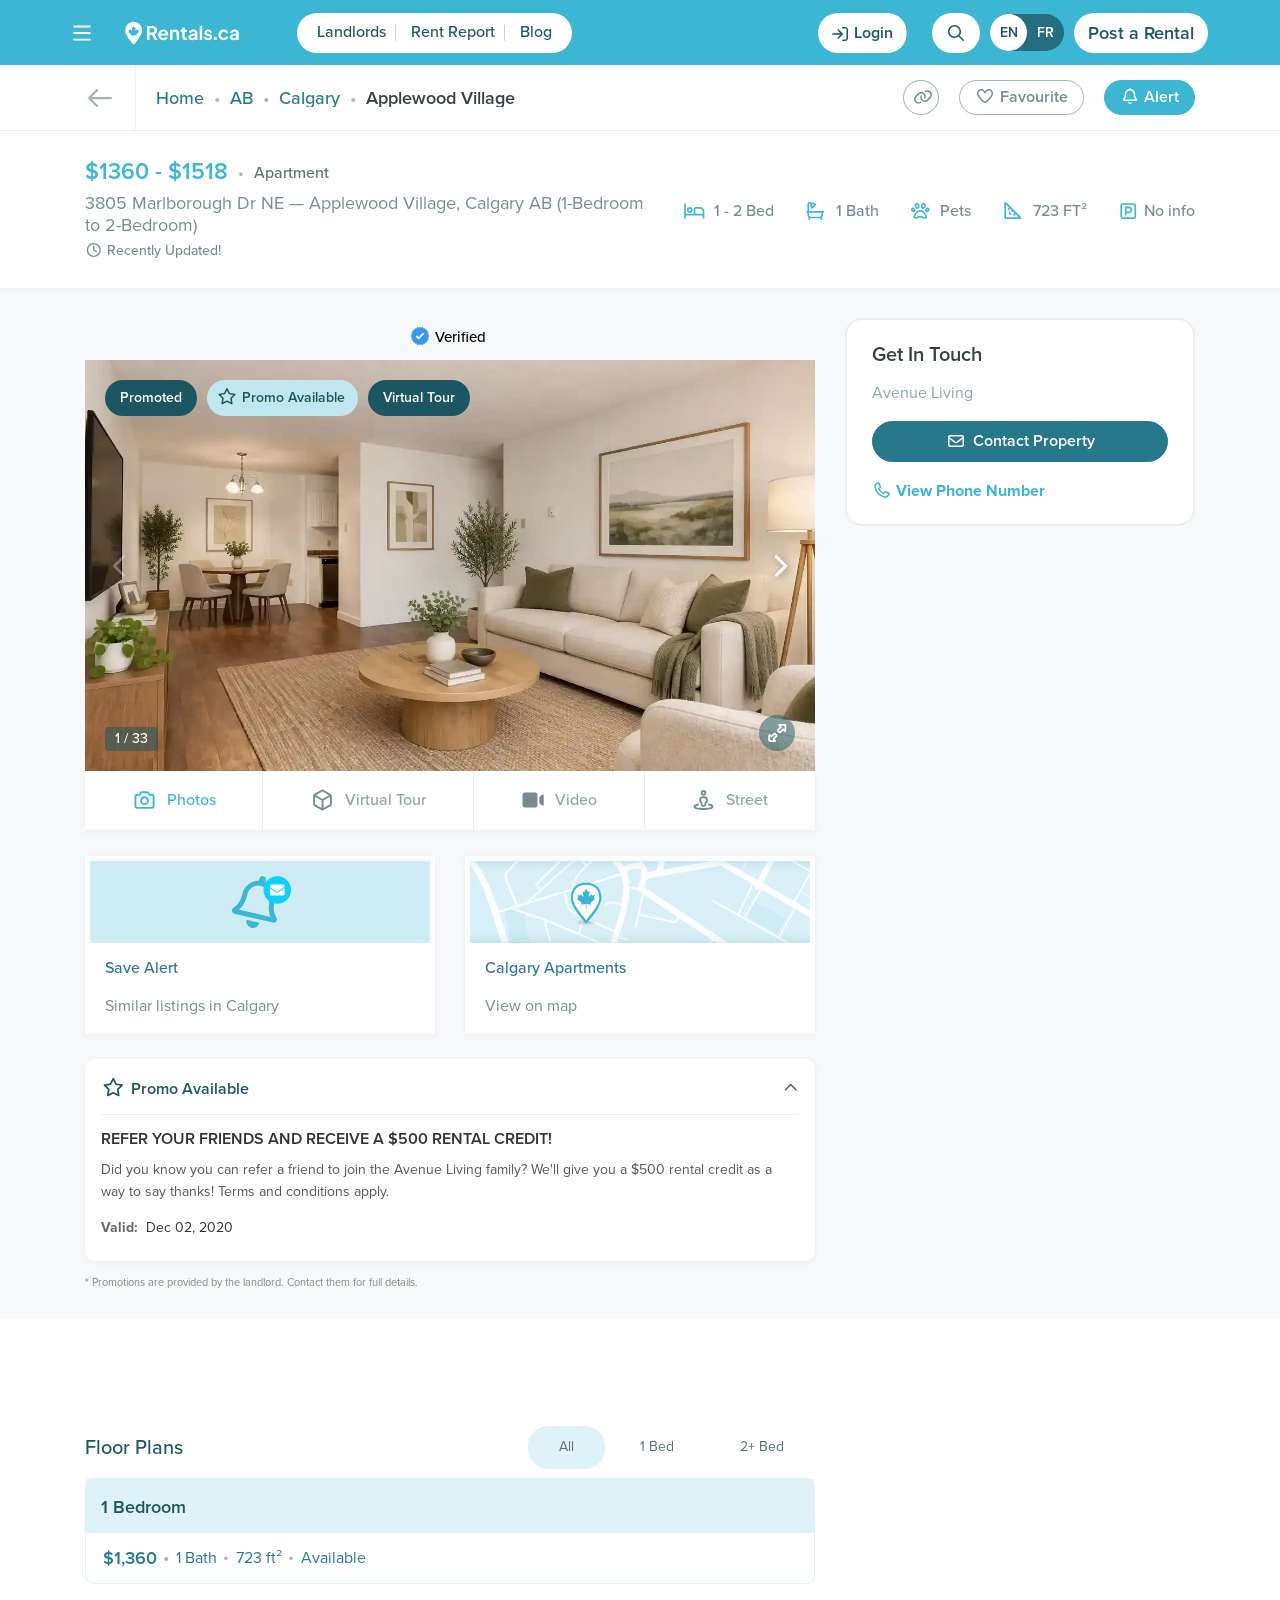
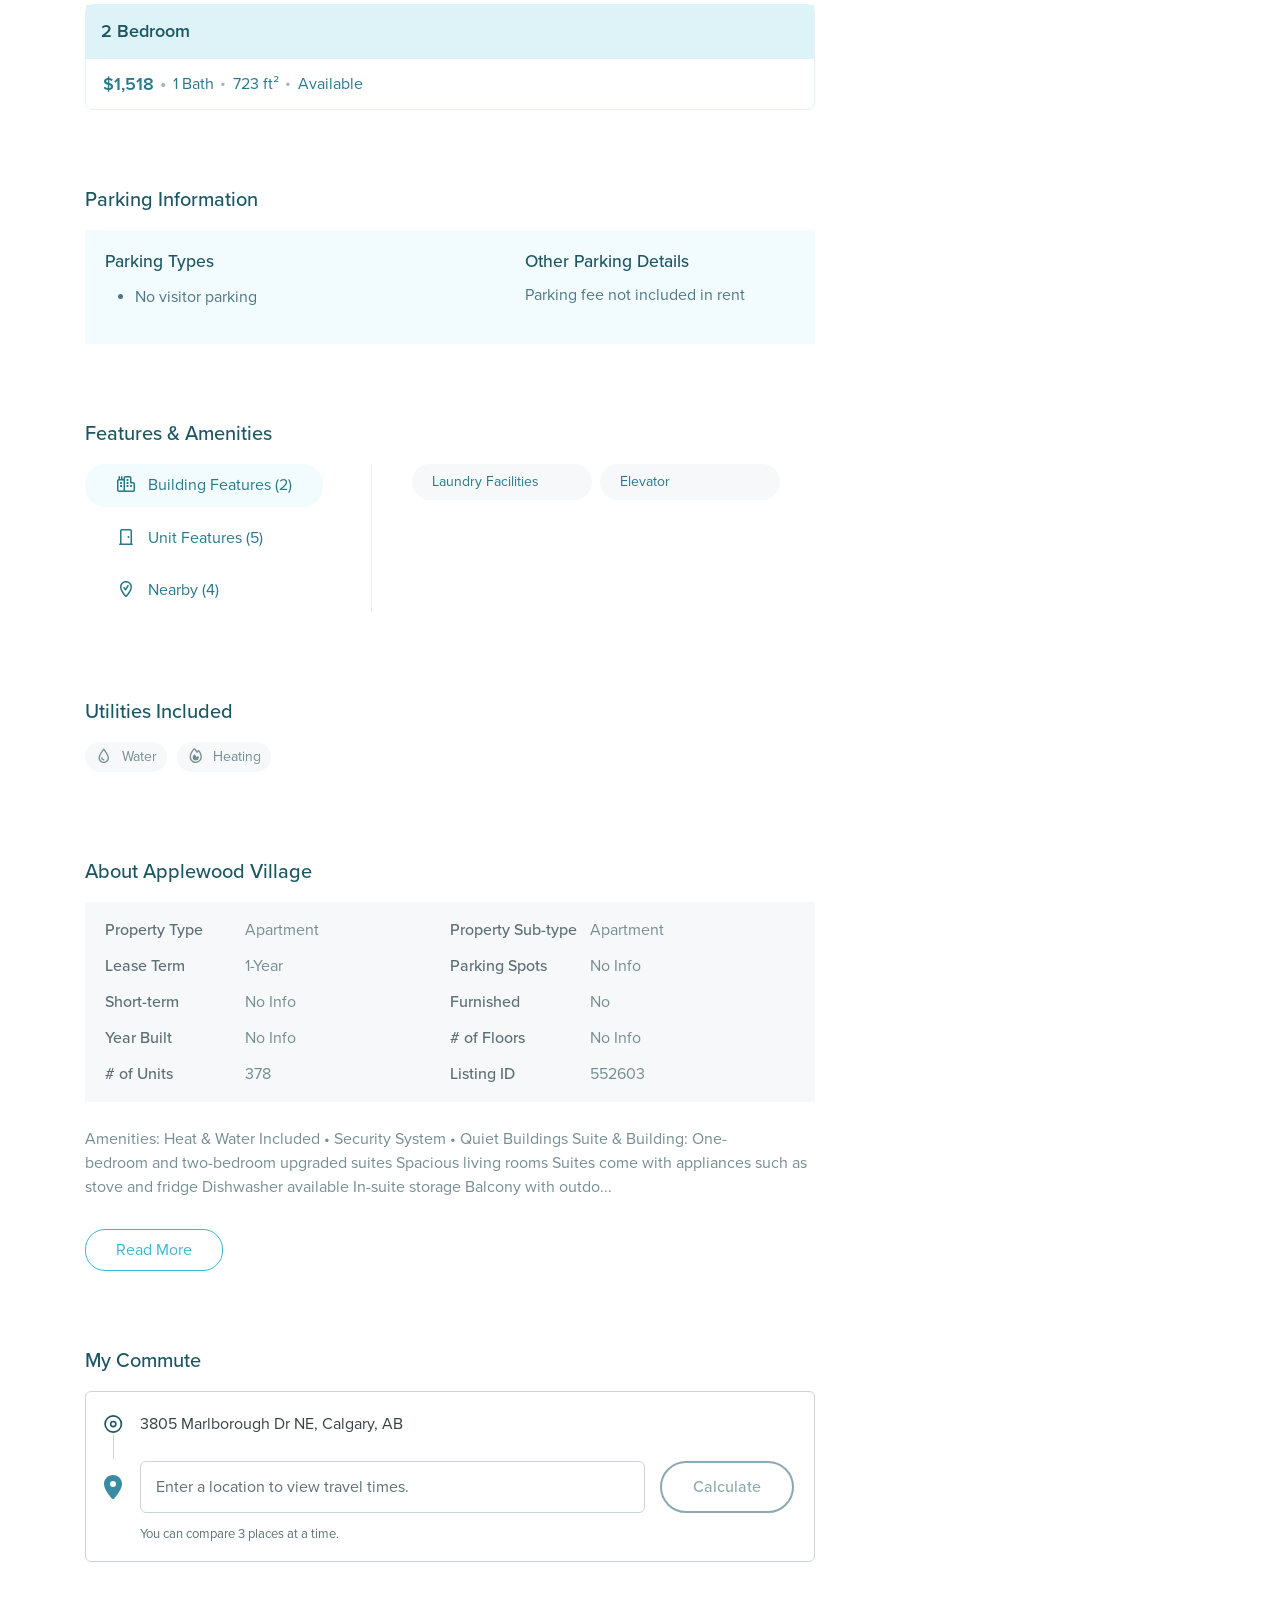
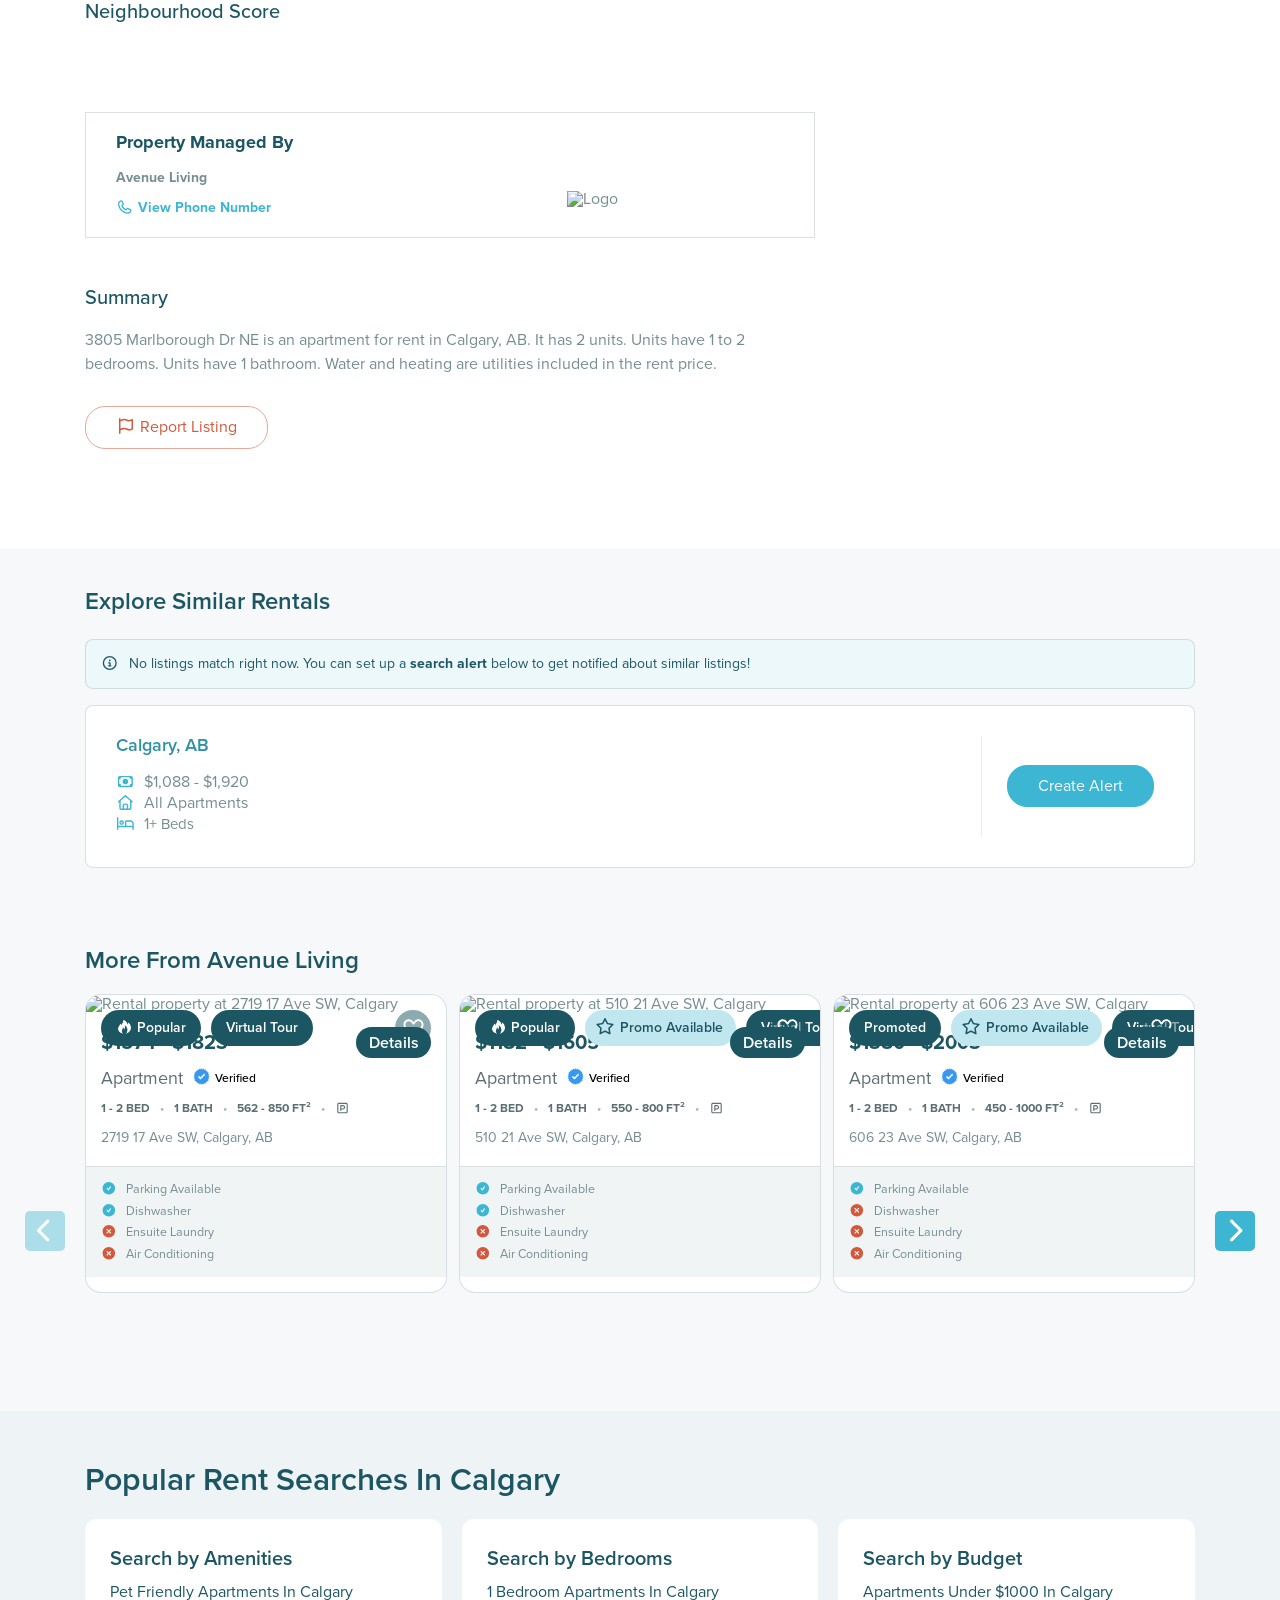
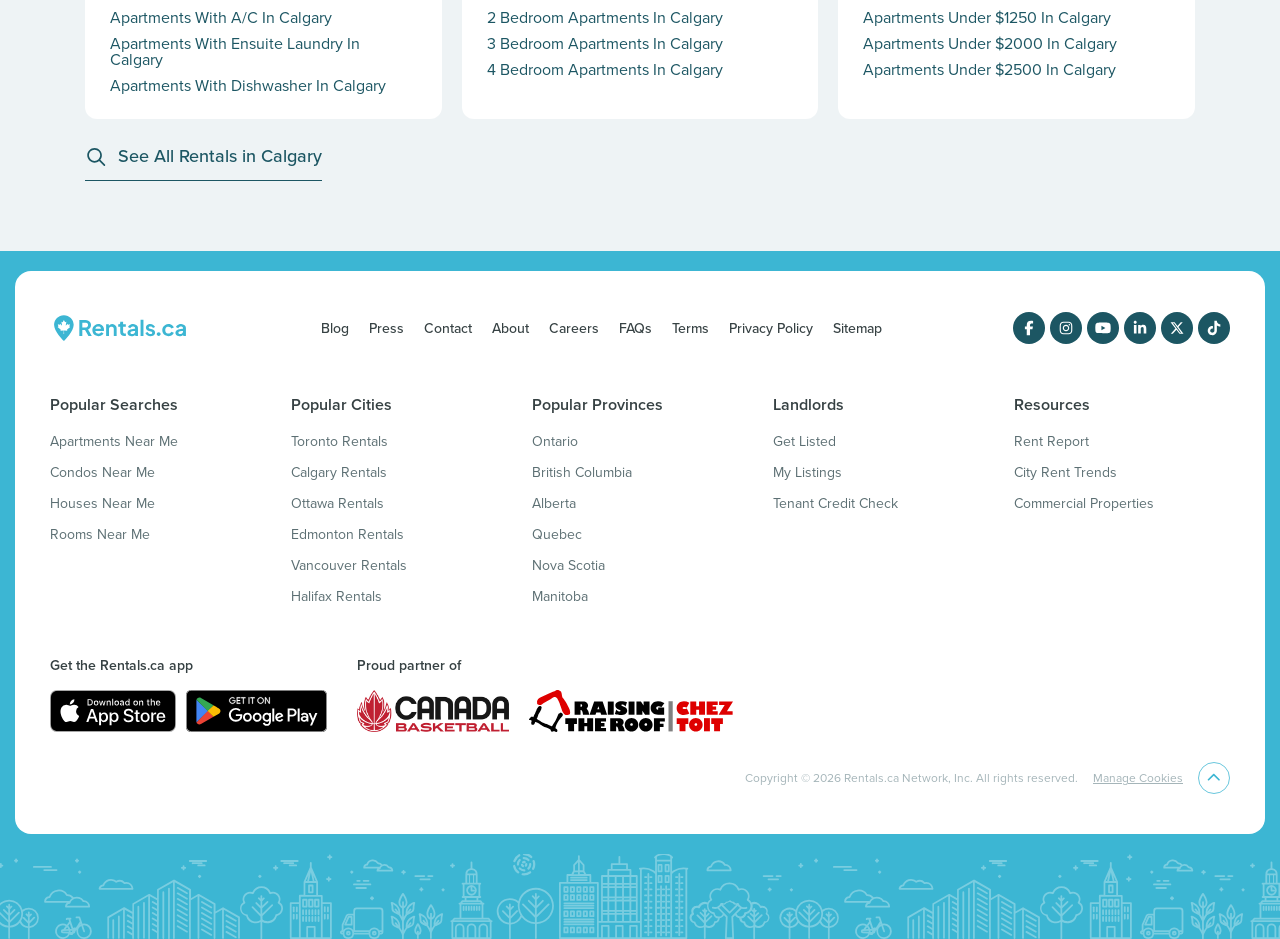
==== index.html @ 91a4cfa3 "Add static replica of Rentals.ca listing page Front-end-only replica of the Applewood Village (3805 " ====
<!DOCTYPE html>
<html lang="en" class="js">
<head>
<meta charset="utf-8">
<meta name="viewport" content="width=device-width, initial-scale=1, shrink-to-fit=no">
<title>Applewood Village - 3805 Marlborough Dr NE, Calgary, AB</title>
<meta name="description" content="3805 Marlborough Dr NE is an apartment for rent in Calgary, AB. It is a 1-2 bedroom apartment in the Applewood Village building.">
<link rel="icon" type="image/png" href="assets/img/favicon-32x32.png">
<link rel="stylesheet" href="https://cdnjs.cloudflare.com/ajax/libs/font-awesome/6.5.2/css/all.min.css">
<link rel="preconnect" href="https://fonts.googleapis.com">
<link rel="preconnect" href="https://fonts.gstatic.com" crossorigin>
<link rel="stylesheet" href="https://fonts.googleapis.com/css2?family=Proxima+Nova:wght@400;500;600;700&display=swap">
<link rel="stylesheet" href="css/fontawesome.css">
<link rel="stylesheet" href="css/styles.css">
<link rel="stylesheet" href="css/replica.css">
</head>
<body>
<div id="app">
<nav class="navbar-main" data-v-88bad74e=""> <div class="navbar-main__container d-flex justify-content-between" data-v-88bad74e=""><div class="navbar-main__left" data-v-88bad74e=""><button aria-label="trigger navigation side bar" class="navbar-main__toggler btn-material btn-material--primary" data-v-88bad74e=""><svg aria-hidden="true" class="svg-inline--fa fa-bars" data-icon="bars" data-prefix="far" data-v-88bad74e="" role="img" viewbox="0 0 448 512"><path d="M0 88C0 74.7 10.7 64 24 64l400 0c13.3 0 24 10.7 24 24s-10.7 24-24 24L24 112C10.7 112 0 101.3 0 88zM0 256c0-13.3 10.7-24 24-24l400 0c13.3 0 24 10.7 24 24s-10.7 24-24 24L24 280c-13.3 0-24-10.7-24-24zM448 424c0 13.3-10.7 24-24 24L24 448c-13.3 0-24-10.7-24-24s10.7-24 24-24l400 0c13.3 0 24 10.7 24 24z" fill="currentColor"></path></svg></button> <a aria-disabled="false" class="main-logo main-logo--light" data-v-88bad74e="" href="/"><img alt="Rentals.ca" data-v-88bad74e="" height="30" src="assets/img/primary-rentalsca-white.svg" width="140"/></a> <div class="navbar-main__text-items" data-v-88bad74e=""><a class="navbar-main__text-item navbar-main__text-item--landlords d-none d-md-inline" data-v-88bad74e="" href="/landlords">Landlords</a> <a class="navbar-main__text-item navbar-main__text-item--report d-none d-md-inline" data-v-88bad74e="" href="/national-rent-report">Rent Report</a> <a class="navbar-main__text-item navbar-main__text-item--blog d-none d-md-inline" data-v-88bad74e="" href="/blog">Blog</a></div></div> <div class="navbar-main__right" data-v-88bad74e=""><a class="navbar-main__text-item navbar-main__text-item--login d-none d-lg-inline-flex" data-v-88bad74e="" href="/login?redirect-after-login=%2Fcalgary%2F3805-marlborough-dr-ne"><svg class="login-icon" data-v-88bad74e="" viewbox="0 0 512 512" xmlns="http://www.w3.org/2000/svg"><path d="M217 401L345 273c9.4-9.4 9.4-24.6 0-33.9L217 111c-9.4-9.4-24.6-9.4-33.9 0s-9.4 24.6 0 33.9l87 87L24 232c-13.3 0-24 10.7-24 24s10.7 24 24 24l246.1 0-87 87c-9.4 9.4-9.4 24.6 0 33.9s24.6 9.4 33.9 0zM344 80l80 0c22.1 0 40 17.9 40 40l0 272c0 22.1-17.9 40-40 40l-80 0c-13.3 0-24 10.7-24 24s10.7 24 24 24l80 0c48.6 0 88-39.4 88-88l0-272c0-48.6-39.4-88-88-88l-80 0c-13.3 0-24 10.7-24 24s10.7 24 24 24z" data-v-88bad74e=""></path></svg>
          Login</a> <button class="navbar-main__search-btn" data-v-88bad74e=""><svg aria-hidden="true" class="svg-inline--fa fa-magnifying-glass btn-cta__icon" data-icon="magnifying-glass" data-prefix="far" data-v-88bad74e="" role="img" viewbox="0 0 512 512"><path d="M368 208a160 160 0 1 0 -320 0 160 160 0 1 0 320 0zM337.1 371.1C301.7 399.2 256.8 416 208 416 93.1 416 0 322.9 0 208S93.1 0 208 0 416 93.1 416 208c0 48.8-16.8 93.7-44.9 129.1L505 471c9.4 9.4 9.4 24.6 0 33.9s-24.6 9.4-33.9 0L337.1 371.1z" fill="currentColor"></path></svg> <span class="d-md-none" data-v-88bad74e="">Search</span></button> <div class="navbar-main__language-switcher-container d-none d-xl-block" data-v-88bad74e=""><label class="switcher-checkbox-labeled switcher-checkbox-labeled--left-active language-switcher" data-v-88bad74e=""><input type="checkbox"/> <div class="switcher-checkbox-labeled__labels"><span class="switcher-checkbox-labeled__label-left">
      EN
    </span> <span class="switcher-checkbox-labeled__label-right">
      FR
    </span></div></label></div> <a aria-disabled="false" class="d-none d-sm-inline-block navbar-main__post-rental-btn" data-v-88bad74e="" href="/manage/listing">Post a Rental</a></div></div> <div class="navbar-main__search" data-v-88bad74e="" style="display: none;"><div class="container" data-v-88bad74e=""><div class="tabbed-search" data-v-88bad74e=""><div class="search-input" data-v-27c9f8bc=""> <div class="search-input__field-wrapper" data-v-27c9f8bc=""><input class="search-input__field" data-v-27c9f8bc="" placeholder="Search anything — try describing it in plain words" type="text"/> </div> <button aria-busy="false" class="search-input__btn text-unselectable" data-v-27c9f8bc="" style="max-height: 60px;" type="button"><img alt="" aria-hidden="true" class="search-input__btn-icon search-input__btn-icon--ai" data-v-27c9f8bc="" height="16" src="assets/img/ai-search-ico.svg"/> <span class="search-input__btn-label text-unselectable" data-v-27c9f8bc="">Search</span></button></div> </div> <div class="navbar-main__search-close" data-v-88bad74e=""><button class="btn-material btn-material--primary" data-v-88bad74e=""><svg aria-hidden="true" class="svg-inline--fa fa-xmark" data-icon="xmark" data-prefix="far" data-v-88bad74e="" role="img" viewbox="0 0 384 512"><path d="M7.5 105c-9.4-9.4-9.4-24.6 0-33.9s24.6-9.4 33.9 0l151 151 151-151c9.4-9.4 24.6-9.4 33.9 0s9.4 24.6 0 33.9l-151 151 151 151c9.4 9.4 9.4 24.6 0 33.9s-24.6 9.4-33.9 0l-151-151-151 151c-9.4 9.4-24.6 9.4-33.9 0s-9.4-24.6 0-33.9l151-151-151-151z" fill="currentColor"></path></svg></button></div></div></div> <div class="navbar-main__aside" data-v-88bad74e="" style="touch-action: pan-y; user-select: none; -webkit-user-drag: none; -webkit-tap-highlight-color: rgba(0, 0, 0, 0);"><div class="d-flex justify-content-between align-items-center" data-v-88bad74e=""><button aria-label="trigger navigation menu drawer" class="navbar-main__aside-close btn-material btn-material--primary" data-v-88bad74e=""><svg aria-hidden="true" class="svg-inline--fa fa-arrow-left" data-icon="arrow-left" data-prefix="far" data-v-88bad74e="" role="img" viewbox="0 0 512 512"><path d="M7 239c-9.4 9.4-9.4 24.6 0 33.9L175 441c9.4 9.4 24.6 9.4 33.9 0s9.4-24.6 0-33.9L81.9 280 488 280c13.3 0 24-10.7 24-24s-10.7-24-24-24L81.9 232 209 105c9.4-9.4 9.4-24.6 0-33.9s-24.6-9.4-33.9 0L7 239z" fill="currentColor"></path></svg></button> <label class="switcher-checkbox-labeled switcher-checkbox-labeled--left-active language-switcher d-xl-none" data-v-88bad74e=""><input type="checkbox"/> <div class="switcher-checkbox-labeled__labels"><span class="switcher-checkbox-labeled__label-left">
      EN
    </span> <span class="switcher-checkbox-labeled__label-right">
      FR
    </span></div></label></div> <ul class="navbar-main__aside-items-large" data-v-88bad74e=""> <li data-v-88bad74e=""><a data-v-88bad74e="" href="/manage/listing">Post a Rental</a></li> <li data-v-88bad74e=""><a data-v-88bad74e="" href="/login?redirect-after-login=%2Fcalgary%2F3805-marlborough-dr-ne">Login</a></li> <li data-v-88bad74e=""><a data-v-88bad74e="" href="/create-account">Create Account</a></li> <li data-v-88bad74e=""><a data-v-88bad74e="" href="#">Alerts</a></li> <li data-v-88bad74e=""><a data-v-88bad74e="" href="/faq">FAQs</a></li> <li data-v-88bad74e=""><a data-v-88bad74e="" href="/national-rent-report">Monthly Rent Report</a></li> <li data-v-88bad74e=""><a data-v-88bad74e="" href="/market-trends">City Rent Trends</a></li> <li data-v-88bad74e=""><a data-v-88bad74e="" href="/landlords">Landlords</a></li> <li data-v-88bad74e=""><a data-v-88bad74e="" href="/credit-reports">Credit Reports</a></li> <li data-v-88bad74e=""><a data-v-88bad74e="" href="https://www.spacelist.ca/listings/?utm_source=rentals&amp;utm_medium=website&amp;utm_campaign=test" target="_blank">Commercial Properties</a></li> <li data-v-88bad74e=""><a data-v-88bad74e="" href="raising-the-roof/" rel="noopener nofollow" target="_blank">Raising the Roof</a></li> <li data-v-88bad74e=""><a data-v-88bad74e="" href="https://ats.rippling.com/rentsync_careers/jobs" rel="noopener nofollow" target="_blank">Careers</a></li> <li data-v-88bad74e=""><a data-v-88bad74e="" href="/about-us">About</a></li> <li data-v-88bad74e=""><a data-v-88bad74e="" href="/blog">Blog</a></li> </ul> <ul class="navbar-main__aside--sub-items" data-v-88bad74e=""><li data-v-88bad74e=""><a data-v-88bad74e="" href="/contact"><svg aria-hidden="true" class="svg-inline--fa fa-envelope fa-fw" data-icon="envelope" data-prefix="far" data-v-88bad74e="" role="img" viewbox="0 0 512 512"><path d="M61.4 64C27.5 64 0 91.5 0 125.4 0 126.3 0 127.1 .1 128L0 128 0 384c0 35.3 28.7 64 64 64l384 0c35.3 0 64-28.7 64-64l0-256-.1 0c0-.9 .1-1.7 .1-2.6 0-33.9-27.5-61.4-61.4-61.4L61.4 64zM464 192.3L464 384c0 8.8-7.2 16-16 16L64 400c-8.8 0-16-7.2-16-16l0-191.7 154.8 117.4c31.4 23.9 74.9 23.9 106.4 0L464 192.3zM48 125.4C48 118 54 112 61.4 112l389.2 0c7.4 0 13.4 6 13.4 13.4 0 4.2-2 8.2-5.3 10.7L280.2 271.5c-14.3 10.8-34.1 10.8-48.4 0L53.3 136.1c-3.3-2.5-5.3-6.5-5.3-10.7z" fill="currentColor"></path></svg> <span data-v-88bad74e="">Contact us</span></a></li></ul> <ul class="navbar-main__aside--sub-items" data-v-88bad74e=""><li data-v-88bad74e=""><a data-v-88bad74e="" href="https://www.instagram.com/rentals.ca/" rel="noopener nofollow" target="_blank"><svg aria-hidden="true" class="svg-inline--fa fa-instagram fa-fw" data-icon="instagram" data-prefix="fab" data-v-88bad74e="" role="img" viewbox="0 0 448 512"><path d="M224.3 141a115 115 0 1 0 -.6 230 115 115 0 1 0 .6-230zm-.6 40.4a74.6 74.6 0 1 1 .6 149.2 74.6 74.6 0 1 1 -.6-149.2zm93.4-45.1a26.8 26.8 0 1 1 53.6 0 26.8 26.8 0 1 1 -53.6 0zm129.7 27.2c-1.7-35.9-9.9-67.7-36.2-93.9-26.2-26.2-58-34.4-93.9-36.2-37-2.1-147.9-2.1-184.9 0-35.8 1.7-67.6 9.9-93.9 36.1s-34.4 58-36.2 93.9c-2.1 37-2.1 147.9 0 184.9 1.7 35.9 9.9 67.7 36.2 93.9s58 34.4 93.9 36.2c37 2.1 147.9 2.1 184.9 0 35.9-1.7 67.7-9.9 93.9-36.2 26.2-26.2 34.4-58 36.2-93.9 2.1-37 2.1-147.8 0-184.8zM399 388c-7.8 19.6-22.9 34.7-42.6 42.6-29.5 11.7-99.5 9-132.1 9s-102.7 2.6-132.1-9c-19.6-7.8-34.7-22.9-42.6-42.6-11.7-29.5-9-99.5-9-132.1s-2.6-102.7 9-132.1c7.8-19.6 22.9-34.7 42.6-42.6 29.5-11.7 99.5-9 132.1-9s102.7-2.6 132.1 9c19.6 7.8 34.7 22.9 42.6 42.6 11.7 29.5 9 99.5 9 132.1s2.7 102.7-9 132.1z" fill="currentColor"></path></svg> Instagram</a></li> <li data-v-88bad74e=""><a data-v-88bad74e="" href="https://www.facebook.com/rentals.ca" rel="noopener nofollow" target="_blank"><svg aria-hidden="true" class="svg-inline--fa fa-facebook fa-fw" data-icon="facebook" data-prefix="fab" data-v-88bad74e="" role="img" viewbox="0 0 512 512"><path d="M512 256C512 114.6 397.4 0 256 0S0 114.6 0 256C0 376 82.7 476.8 194.2 504.5l0-170.3-52.8 0 0-78.2 52.8 0 0-33.7c0-87.1 39.4-127.5 125-127.5 16.2 0 44.2 3.2 55.7 6.4l0 70.8c-6-.6-16.5-1-29.6-1-42 0-58.2 15.9-58.2 57.2l0 27.8 83.6 0-14.4 78.2-69.3 0 0 175.9C413.8 494.8 512 386.9 512 256z" fill="currentColor"></path></svg> Facebook</a></li> <li data-v-88bad74e=""><a data-v-88bad74e="" href="https://www.youtube.com/channel/UCyKBd5OMx19wYYKlXQrf6og" rel="noopener nofollow" target="_blank"><svg aria-hidden="true" class="svg-inline--fa fa-youtube fa-fw" data-icon="youtube" data-prefix="fab" data-v-88bad74e="" role="img" viewbox="0 0 576 512"><path d="M549.7 124.1C543.5 100.4 524.9 81.8 501.4 75.5 458.9 64 288.1 64 288.1 64S117.3 64 74.7 75.5C51.2 81.8 32.7 100.4 26.4 124.1 15 167 15 256.4 15 256.4s0 89.4 11.4 132.3c6.3 23.6 24.8 41.5 48.3 47.8 42.6 11.5 213.4 11.5 213.4 11.5s170.8 0 213.4-11.5c23.5-6.3 42-24.2 48.3-47.8 11.4-42.9 11.4-132.3 11.4-132.3s0-89.4-11.4-132.3zM232.2 337.6l0-162.4 142.7 81.2-142.7 81.2z" fill="currentColor"></path></svg> Youtube</a></li> <li data-v-88bad74e=""><a data-v-88bad74e="" href="https://www.linkedin.com/company/rentals.ca/" rel="noopener nofollow" target="_blank"><svg aria-hidden="true" class="svg-inline--fa fa-linkedin-in fa-fw" data-icon="linkedin-in" data-prefix="fab" data-v-88bad74e="" role="img" viewbox="0 0 448 512"><path d="M100.3 448l-92.9 0 0-299.1 92.9 0 0 299.1zM53.8 108.1C24.1 108.1 0 83.5 0 53.8 0 39.5 5.7 25.9 15.8 15.8s23.8-15.8 38-15.8 27.9 5.7 38 15.8 15.8 23.8 15.8 38c0 29.7-24.1 54.3-53.8 54.3zM447.9 448l-92.7 0 0-145.6c0-34.7-.7-79.2-48.3-79.2-48.3 0-55.7 37.7-55.7 76.7l0 148.1-92.8 0 0-299.1 89.1 0 0 40.8 1.3 0c12.4-23.5 42.7-48.3 87.9-48.3 94 0 111.3 61.9 111.3 142.3l0 164.3-.1 0z" fill="currentColor"></path></svg> LinkedIn</a></li> <li data-v-88bad74e=""><a data-v-88bad74e="" href="https://twitter.com/rentalsdotca?lang=en" rel="noopener nofollow" target="_blank"><svg aria-hidden="true" class="svg-inline--fa fa-x-twitter fa-fw" data-icon="x-twitter" data-prefix="fab" data-v-88bad74e="" role="img" viewbox="0 0 448 512"><path d="M357.2 48L427.8 48 273.6 224.2 455 464 313 464 201.7 318.6 74.5 464 3.8 464 168.7 275.5-5.2 48 140.4 48 240.9 180.9 357.2 48zM332.4 421.8l39.1 0-252.4-333.8-42 0 255.3 333.8z" fill="currentColor"></path></svg>
            X
          </a></li> <li data-v-88bad74e=""><a data-v-88bad74e="" href="https://www.tiktok.com/@rentals.ca" rel="noopener nofollow" target="_blank"><svg aria-hidden="true" class="svg-inline--fa fa-tiktok fa-fw" data-icon="tiktok" data-prefix="fab" data-v-88bad74e="" role="img" viewbox="0 0 448 512"><path d="M448.5 209.9c-44 .1-87-13.6-122.8-39.2l0 178.7c0 33.1-10.1 65.4-29 92.6s-45.6 48-76.6 59.6-64.8 13.5-96.9 5.3-60.9-25.9-82.7-50.8-35.3-56-39-88.9 2.9-66.1 18.6-95.2 40-52.7 69.6-67.7 62.9-20.5 95.7-16l0 89.9c-15-4.7-31.1-4.6-46 .4s-27.9 14.6-37 27.3-14 28.1-13.9 43.9 5.2 31 14.5 43.7 22.4 22.1 37.4 26.9 31.1 4.8 46-.1 28-14.4 37.2-27.1 14.2-28.1 14.2-43.8l0-349.4 88 0c-.1 7.4 .6 14.9 1.9 22.2 3.1 16.3 9.4 31.9 18.7 45.7s21.3 25.6 35.2 34.6c19.9 13.1 43.2 20.1 67 20.1l0 87.4z" fill="currentColor"></path></svg> TikTok</a></li></ul></div> </nav>
<div class="page-listing-details page-listing-details--rentsync"><nav class="navbar-listing-details" data-js-only=""><div class="container"><ul class="navbar-listing-details__items"><li class="d-lg-flex navbar-listing-details__items__back-btn"><button class="back-button" type="button"><svg aria-hidden="true" class="svg-inline--fa fa-arrow-left" data-icon="arrow-left" data-prefix="far" role="img" viewbox="0 0 512 512"><path d="M7 239c-9.4 9.4-9.4 24.6 0 33.9L175 441c9.4 9.4 24.6 9.4 33.9 0s9.4-24.6 0-33.9L81.9 280 488 280c13.3 0 24-10.7 24-24s-10.7-24-24-24L81.9 232 209 105c9.4-9.4 9.4-24.6 0-33.9s-24.6-9.4-33.9 0L7 239z" fill="currentColor"></path></svg></button></li> <li class="flex-grow-1 d-none d-lg-flex"><ol class="breadcrumb breadcrumb--free-on-container" itemscope="" itemtype="http://schema.org/BreadcrumbList"><li class="breadcrumb__item" itemprop="itemListElement" itemscope="" itemtype="http://schema.org/ListItem"><a href="/" itemprop="item"><span itemprop="name">Home</span> <meta content="1" itemprop="position"/></a></li><li class="breadcrumb__item" itemprop="itemListElement" itemscope="" itemtype="http://schema.org/ListItem"><a href="/alberta" itemprop="item" title="Alberta"><span itemprop="name">AB</span> <meta content="2" itemprop="position"/></a></li><li class="breadcrumb__item" itemprop="itemListElement" itemscope="" itemtype="http://schema.org/ListItem"><a href="/calgary" itemprop="item" title="Calgary Rentals"><span itemprop="name">Calgary</span> <meta content="3" itemprop="position"/></a></li><li class="breadcrumb__item--active breadcrumb__item" itemprop="itemListElement" itemscope="" itemtype="http://schema.org/ListItem"><span itemprop="name">Applewood Village</span> <meta content="4" itemprop="position"/></li></ol></li> <li class="navbar-listing-details__item-menu-group-right navbar-listing-details__copy-url"><span border="true" class="copy-listing-url-btn"><a class="copy-listing-url-btn__trigger" title="Copy Listing URL to Clipboard"><svg aria-hidden="true" class="svg-inline--fa fa-link copy-listing-url-btn--icon-copy" data-icon="link" data-prefix="far" role="img" viewbox="0 0 576 512"><path d="M427.5 88c-21.4 0-42.2 6.9-59.3 19.4-11.4-11.7-24.4-22.1-38.4-30.7 27-23.6 61.7-36.7 97.7-36.7 82 0 148.5 66.5 148.5 148.5 0 39.4-15.6 77.1-43.5 105l-79.1 79.1c-27.8 27.8-65.6 43.5-105 43.5-82 0-148.5-66.5-148.5-148.5 0-17.9 3.2-35.5 9.4-51.9 4.6-12.4 18.5-18.7 30.9-14.1S259 220 254.4 232.4c-4.2 11.1-6.4 23-6.4 35.2 0 55.5 45 100.5 100.5 100.5 26.6 0 52.2-10.6 71-29.4l79.1-79.1C517.4 240.6 528 215.1 528 188.5 528 133 483 88 427.5 88zm-200 56c-26.6 0-52.2 10.6-71 29.4L77.4 252.5c-18.8 18.8-29.4 44.4-29.4 71 0 55.5 45 100.5 100.5 100.5 21.4 0 42.2-6.9 59.3-19.4 11.4 11.8 24.4 22.1 38.4 30.7-27 23.6-61.7 36.7-97.7 36.7-82 0-148.5-66.5-148.5-148.5 0-39.4 15.6-77.1 43.5-105l79.1-79.1c27.8-27.8 65.6-43.5 105-43.5 82 0 148.5 66.5 148.5 148.5 0 17.9-3.2 35.5-9.4 51.9-4.6 12.4-18.5 18.7-30.9 14.1S317 292 321.6 279.6c4.2-11.1 6.4-23 6.4-35.1 0-55.5-45-100.5-100.5-100.5z" fill="currentColor"></path></svg> <svg aria-hidden="true" class="svg-inline--fa fa-check copy-listing-url-btn--icon-copied" data-icon="check" data-prefix="far" role="img" viewbox="0 0 448 512"><path d="M438 68.5c10.8 7.7 13.2 22.7 5.5 33.5l-264 368c-4.1 5.7-10.5 9.4-17.5 9.9S148 478 143 473L7 337c-9.4-9.4-9.4-24.6 0-33.9s24.6-9.4 33.9 0L157 419 404.5 74c7.7-10.8 22.7-13.2 33.5-5.5z" fill="currentColor"></path></svg> </a></span></li> <li class="navbar-listing-details__item-menu-group-right"><button aria-label="add property to favourites" class="favourite btn-cta btn-cta--denary"><span class="fa-stack"><svg aria-hidden="true" class="svg-inline--fa fa-heart fa-stack-1x favourite__icon-full" data-icon="heart" data-prefix="fas" role="img" viewbox="0 0 512 512"><path d="M241 87.1l15 20.7 15-20.7C296 52.5 336.2 32 378.9 32 452.4 32 512 91.6 512 165.1l0 2.6c0 112.2-139.9 242.5-212.9 298.2-12.4 9.4-27.6 14.1-43.1 14.1s-30.8-4.6-43.1-14.1C139.9 410.2 0 279.9 0 167.7l0-2.6C0 91.6 59.6 32 133.1 32 175.8 32 216 52.5 241 87.1z" fill="currentColor"></path></svg> <svg aria-hidden="true" class="svg-inline--fa fa-heart fa-stack-1x favourite__icon-border" data-icon="heart" data-prefix="far" role="img" viewbox="0 0 512 512"><path d="M378.9 80c-27.3 0-53 13.1-69 35.2l-34.4 47.6c-4.5 6.2-11.7 9.9-19.4 9.9s-14.9-3.7-19.4-9.9l-34.4-47.6c-16-22.1-41.7-35.2-69-35.2-47 0-85.1 38.1-85.1 85.1 0 49.9 32 98.4 68.1 142.3 41.1 50 91.4 94 125.9 120.3 3.2 2.4 7.9 4.2 14 4.2s10.8-1.8 14-4.2c34.5-26.3 84.8-70.4 125.9-120.3 36.2-43.9 68.1-92.4 68.1-142.3 0-47-38.1-85.1-85.1-85.1zM271 87.1c25-34.6 65.2-55.1 107.9-55.1 73.5 0 133.1 59.6 133.1 133.1 0 68.6-42.9 128.9-79.1 172.8-44.1 53.6-97.3 100.1-133.8 127.9-12.3 9.4-27.5 14.1-43.1 14.1s-30.8-4.7-43.1-14.1C176.4 438 123.2 391.5 79.1 338 42.9 294.1 0 233.7 0 165.1 0 91.6 59.6 32 133.1 32 175.8 32 216 52.5 241 87.1l15 20.7 15-20.7z" fill="currentColor"></path></svg></span> <span class="favourite__label">Favourite</span></button></li> <li class="navbar-listing-details__item-menu-group-right mr-lg-0"><div class="saved-search-from-listing"><button class="btn-cta btn-cta--primary" type="button"><span><svg aria-hidden="true" class="svg-inline--fa fa-bell fa-fw" data-icon="bell" data-prefix="far" role="img" viewbox="0 0 448 512"><path d="M224 0c-13.3 0-24 10.7-24 24l0 9.7C118.6 45.3 56 115.4 56 200l0 14.5c0 37.7-10 74.7-29 107.3L5.1 359.2C1.8 365 0 371.5 0 378.2 0 399.1 16.9 416 37.8 416l372.4 0c20.9 0 37.8-16.9 37.8-37.8 0-6.7-1.8-13.3-5.1-19L421 321.7c-19-32.6-29-69.6-29-107.3l0-14.5c0-84.6-62.6-154.7-144-166.3l0-9.7c0-13.3-10.7-24-24-24zM392.4 368l-336.9 0 12.9-22.1C91.7 306 104 260.6 104 214.5l0-14.5c0-66.3 53.7-120 120-120s120 53.7 120 120l0 14.5c0 46.2 12.3 91.5 35.5 131.4L392.4 368zM156.1 464c9.9 28 36.6 48 67.9 48s58-20 67.9-48l-135.8 0z" fill="currentColor"></path></svg></span> <span class="saved-search-from-listing__label">Alert</span></button></div></li></ul></div></nav> <nav class="navbar-listing-details-bottom d-lg-none" data-js-only=""><a class="btn-cta btn-cta--nineteen btn-cta--contact btn-cta--semi-tall" href="#"><svg aria-hidden="true" class="svg-inline--fa fa-envelope" data-icon="envelope" data-prefix="far" role="img" viewbox="0 0 512 512"><path d="M61.4 64C27.5 64 0 91.5 0 125.4 0 126.3 0 127.1 .1 128L0 128 0 384c0 35.3 28.7 64 64 64l384 0c35.3 0 64-28.7 64-64l0-256-.1 0c0-.9 .1-1.7 .1-2.6 0-33.9-27.5-61.4-61.4-61.4L61.4 64zM464 192.3L464 384c0 8.8-7.2 16-16 16L64 400c-8.8 0-16-7.2-16-16l0-191.7 154.8 117.4c31.4 23.9 74.9 23.9 106.4 0L464 192.3zM48 125.4C48 118 54 112 61.4 112l389.2 0c7.4 0 13.4 6 13.4 13.4 0 4.2-2 8.2-5.3 10.7L280.2 271.5c-14.3 10.8-34.1 10.8-48.4 0L53.3 136.1c-3.3-2.5-5.3-6.5-5.3-10.7z" fill="currentColor"></path></svg> <span class="d-none d-md-block">Contact Property</span> <span class="d-md-none">Contact</span></a> <a class="btn-cta btn-cta--thirteen btn-cta--thirteen--salient btn-cta--call btn-cta--semi-tall" data-v-a352054c="" href="tel:(825) 425-2719"><svg aria-hidden="true" class="svg-inline--fa fa-phone" data-icon="phone" data-prefix="far" data-v-a352054c="" role="img" viewbox="0 0 512 512"><path d="M112.8 10.9c27.3-9.1 57 3.9 68.9 30l39.7 87.3c10.6 23.4 4 51-16 67.1l-24.2 19.3c25.5 50 65.5 91.4 114.4 118.8l21.2-26.6c16.1-20.1 43.7-26.7 67.1-16l87.3 39.7c26.2 11.9 39.1 41.6 30 68.9-20.7 62.3-83.7 116.2-160.9 102.6-173.7-30.6-299.6-156.5-330.2-330.2-13.6-77.2 40.4-140.1 102.6-160.9zm25.2 49.9c-1.7-3.8-6-5.7-10-4.4-45.2 15.1-79.1 58.6-70.5 107 27.1 153.8 137.4 264.2 291.2 291.3 48.4 8.5 91.9-25.3 107-70.5 1.3-4-.6-8.3-4.4-10L364 334.4c-3.4-1.5-7.4-.6-9.7 2.3l-33.5 41.9c-7 8.7-19 11.5-29 6.7-72.5-34.4-130.5-94.3-162.4-168.2-4.3-9.9-1.4-21.5 7-28.2l38.9-31.1c2.9-2.3 3.9-6.3 2.3-9.7L137.9 60.7z" fill="currentColor"></path></svg> <span class="d-none d-md-block" data-v-a352054c=""><span data-v-a352054c="">Call Property</span></span> <span class="d-md-none" data-v-a352054c=""><span data-v-a352054c="">Call</span></span></a> </nav> <div class="page-listing-details__card-bar d-none d-sm-block" data-js-only=""><div class="container"><div class="row"><div class="col-12"><div class="listing-card-bar listing-card-bar--stacked-badges"><div class="listing-card-bar__block-primary"><ul class="listing-card-bar__descriptor"><li>$1360 - $1518 </li> <li>apartment</li></ul> <h1 class="listing-card-bar__address">3805 Marlborough Dr NE — Applewood Village, Calgary AB (1-Bedroom to 2-Bedroom)</h1> <p class="listing-card-bar__time"><svg aria-hidden="true" class="svg-inline--fa fa-clock" data-icon="clock" data-prefix="far" role="img" viewbox="0 0 512 512"><path d="M464 256a208 208 0 1 1 -416 0 208 208 0 1 1 416 0zM0 256a256 256 0 1 0 512 0 256 256 0 1 0 -512 0zM232 120l0 136c0 8 4 15.5 10.7 20l96 64c11 7.4 25.9 4.4 33.3-6.7s4.4-25.9-6.7-33.3L280 243.2 280 120c0-13.3-10.7-24-24-24s-24 10.7-24 24z" fill="currentColor"></path></svg> Recently Updated!</p></div> <div class="listing-card-bar__block-secondary"><ul class="listing-card-bar__features"><li><svg aria-hidden="true" class="svg-inline--fa fa-bed fa-fw" data-icon="bed" data-prefix="far" role="img" viewbox="0 0 576 512"><path d="M48 56c0-13.3-10.7-24-24-24S0 42.7 0 56L0 456c0 13.3 10.7 24 24 24s24-10.7 24-24l0-72 480 0 0 72c0 13.3 10.7 24 24 24s24-10.7 24-24l0-192c0-66.3-53.7-120-120-120l-128 0c-30.9 0-56 25.1-56 56l0 136-224 0 0-280zM528 264l0 72-208 0 0-136c0-4.4 3.6-8 8-8l128 0c39.8 0 72 32.2 72 72zM128 224a32 32 0 1 1 64 0 32 32 0 1 1 -64 0zm112 0a80 80 0 1 0 -160 0 80 80 0 1 0 160 0z" fill="currentColor"></path></svg> 1 - 2 <span>Bed</span></li> <li><svg aria-hidden="true" class="svg-inline--fa fa-bath fa-fw" data-icon="bath" data-prefix="far" role="img" viewbox="0 0 512 512"><path d="M80 69.3c0-11.7 9.5-21.3 21.3-21.3 5.6 0 11 2.2 15 6.2l4.8 4.8c-5.8 11.1-9.1 23.7-9.1 37 0 23.9 10.5 45.4 27.2 60.1-5.3 9.2-4 21.1 3.9 28.9 9.4 9.4 24.6 9.4 33.9 0L281 81c9.4-9.4 9.4-24.6 0-33.9-7.8-7.8-19.7-9.1-28.9-3.9-14.7-16.7-36.1-27.2-60.1-27.2-13.4 0-25.9 3.3-37 9.1l-4.8-4.8C137.2 7.3 119.6 0 101.3 0 63 0 32 31 32 69.3l0 186.7-8 0c-13.3 0-24 10.7-24 24s10.7 24 24 24l8 0 0 64c0 28.4 12.4 54 32 71.6L64 488c0 13.3 10.7 24 24 24s24-10.7 24-24l0-25.3c5.2 .9 10.5 1.3 16 1.3l256 0c5.5 0 10.8-.5 16-1.3l0 25.3c0 13.3 10.7 24 24 24s24-10.7 24-24l0-48.4c19.6-17.6 32-43.1 32-71.6l0-64 8 0c13.3 0 24-10.7 24-24s-10.7-24-24-24L80 256 80 69.3zm137.5 7.3l-44.8 44.8c-7.7-5.8-12.6-15.1-12.6-25.5 0-17.7 14.3-32 32-32 10.4 0 19.6 4.9 25.5 12.6zM80 304l352 0 0 64c0 26.5-21.5 48-48 48l-256 0c-26.5 0-48-21.5-48-48l0-64z" fill="currentColor"></path></svg> 1 <span>Bath</span></li> <li><svg aria-hidden="true" class="svg-inline--fa fa-paw fa-fw" data-icon="paw" data-prefix="far" role="img" viewbox="0 0 576 512"><path d="M288 224c41.2 0 134.3 28.4 186.7 169 3.7 9.9 5.3 20.4 5.3 31l-.3 5.7c-2.7 26.4-23.7 47.4-50.1 50.1l-5.7 .3-3.4 0-6.2-.3c-6.2-.6-12.2-2.1-18-4.4l0 0-72.7-29.1 0 0c-22.9-9.1-48.4-9.1-71.3 0l-72.7 29.1c-5.8 2.3-11.8 3.8-18 4.4l-6.2 .3-3.4 0-5.7-.3C120 477 99 456.1 96.3 429.7l-.3-5.7c0-10.5 1.6-21.1 5.3-31 52.4-140.6 145.4-169 186.7-169zm0 48c-20 0-91.5 14.5-137.4 126.6l-4.3 11.2c-1.4 3.7-2.3 8.5-2.3 14.2 0 4.4 3.6 8.1 8.1 8.1l3.4 0c2.2 0 4.3-.4 6.3-1.2l72.7-29.1c34.3-13.7 72.6-13.7 106.9 0l72.7 29.1c2 .8 4.2 1.2 6.3 1.2l3.4 0c4.4 0 8-3.6 8.1-8.1 0-4.3-.5-8-1.3-11.2l-.9-3C384.1 287.4 308.6 272 288 272zM52 160.9c16.5-9.1 35-7.9 50.2-1.8 15.2 6.2 28.8 18 38 33.2s13.3 32.7 11.2 49.1c-2.1 16.5-10.7 33-27.5 42.2-16.5 9.1-35 7.9-50.2 1.8-15.2-6.2-28.8-18-38-33.2s-13.3-32.7-11.2-49.1c2.1-16.5 10.7-33 27.5-42.2zm421.8-1.8c15.2-6.2 33.7-7.4 50.2 1.8 16.7 9.2 25.4 25.7 27.5 42.2 2.1 16.4-2 33.8-11.2 49.1s-22.8 27-38 33.2c-15.2 6.2-33.7 7.4-50.2-1.8-16.7-9.2-25.4-25.7-27.5-42.2-2.1-16.4 2-33.8 11.3-49.1s22.8-27 38-33.2zM84.1 203.6c-5.1-2.1-7.9-1.2-8.9-.7-.8 .4-2.5 1.8-3 6.2-.6 4.5 .4 11.2 4.7 18.3s10 11.6 15.1 13.6c5.1 2.1 7.9 1.2 8.9 .7 .8-.4 2.5-1.8 3-6.2 .6-4.5-.4-11.2-4.7-18.2s-10-11.6-15.1-13.6zm416.7-.7c-1-.5-3.8-1.4-8.9 .7-5.1 2.1-10.8 6.6-15.1 13.6-4.2 7-5.3 13.7-4.7 18.2 .6 4.4 2.3 5.7 3 6.2 1 .5 3.8 1.4 8.9-.7 5.1-2.1 10.8-6.6 15.1-13.6 4.2-7 5.3-13.7 4.7-18.3-.6-4.4-2.3-5.7-3-6.2zM173.1 30.9c20.9-6.8 41.8-1.2 57.9 10s28.8 28.6 35.7 49.1 7.1 42.1 .8 60.7c-6.3 18.6-19.7 35.5-40.6 42.4-20.9 6.8-41.8 1.2-57.9-10s-28.8-28.6-35.7-49.1-7.1-42.1-.8-60.7c6.3-18.6 19.7-35.5 40.6-42.4zM345 40.9c16.1-11.2 37-16.8 57.9-10 20.9 6.8 34.3 23.8 40.6 42.4 6.2 18.6 6 40.1-.8 60.7s-19.6 37.9-35.7 49.1-37 16.8-57.9 10c-20.9-6.8-34.3-23.8-40.6-42.4-6.2-18.5-6-40.1 .8-60.7S328.9 52.1 345 40.9zM188 76.6c-3.3 1.1-7.5 4.4-10.1 12.1-2.6 7.7-3 18.5 .9 30.2s10.7 20.1 17.5 24.8 12.2 4.9 15.6 3.8c3.3-1.1 7.5-4.4 10.1-12.1 2.6-7.7 3-18.5-.9-30.2s-10.7-20.1-17.5-24.8-12.2-4.9-15.6-3.8zm199.9 0c-3.4-1.1-8.8-.9-15.6 3.8s-13.6 13.2-17.5 24.8-3.5 22.4-.9 30.2c2.6 7.7 6.7 11 10.1 12.1 3.4 1.1 8.8 .9 15.6-3.8s13.6-13.2 17.5-24.8c3.9-11.6 3.5-22.4 .9-30.2-2.6-7.7-6.7-11-10.1-12.1z" fill="currentColor"></path></svg> <span>Pets</span></li> <li><svg aria-hidden="true" class="svg-inline--fa fa-ruler-triangle fa-fw" data-icon="ruler-triangle" data-prefix="far" role="img" viewbox="0 0 512 512"><path d="M80 70.6L163.7 154.3 127 191c-9.4 9.4-9.4 24.6 0 33.9s24.6 9.4 33.9 0l36.7-36.7 46.1 46.1-12.7 12.7c-9.4 9.4-9.4 24.6 0 33.9s24.6 9.4 33.9 0l12.7-12.7 46.1 46.1-36.7 36.7c-9.4 9.4-9.4 24.6 0 33.9s24.6 9.4 33.9 0l36.7-36.7 83.7 83.7-361.4 0 0-361.4zM86.6 9.4C77.5 .2 63.7-2.5 51.8 2.4S32 19.1 32 32l0 416c0 17.7 14.3 32 32 32l416 0c12.9 0 24.6-7.8 29.6-19.8s2.2-25.7-6.9-34.9L86.6 9.4zM168.2 272c-3-3-8.2-.9-8.2 3.4l0 68.6c0 4.4 3.6 8 8 8l68.6 0c4.3 0 6.4-5.2 3.4-8.2L168.2 272z" fill="currentColor"></path></svg> 723 <span>FT²</span></li> <li class="listing-card-bar__features--selectable"><svg aria-hidden="true" class="svg-inline--fa fa-square-parking fa-fw" data-icon="square-parking" data-prefix="far" role="img" viewbox="0 0 448 512"><path d="M64 80c-8.8 0-16 7.2-16 16l0 320c0 8.8 7.2 16 16 16l320 0c8.8 0 16-7.2 16-16l0-320c0-8.8-7.2-16-16-16L64 80zM0 96C0 60.7 28.7 32 64 32l320 0c35.3 0 64 28.7 64 64l0 320c0 35.3-28.7 64-64 64L64 480c-35.3 0-64-28.7-64-64L0 96zM176 272l64 0c26.5 0 48-21.5 48-48s-21.5-48-48-48l-64 0 0 96zm64 48l-64 0 0 40c0 13.3-10.7 24-24 24s-24-10.7-24-24l0-200c0-17.7 14.3-32 32-32l80 0c53 0 96 43 96 96s-43 96-96 96z" fill="currentColor"></path></svg><span>No info</span></li></ul></div></div></div></div></div></div> <div class="page-listing-details__container" data-js-only=""><div class="page-listing-details__contact-sticky d-none d-lg-block"><div class="container"><div class="row"><div class="col-4 ml-auto mt-3"><div class="get-in-touch-card" data-v-2797390e=""><h3 class="get-in-touch-card__title" data-v-2797390e="">Get In Touch</h3> <p class="get-in-touch-card__company" data-v-2797390e="">Avenue Living</p> <div class="get-in-touch-card__actions" data-v-2797390e=""><button class="btn-cta btn-cta--fifteen btn-cta--tall btn-cta--w-100" data-v-2797390e=""><svg aria-hidden="true" class="svg-inline--fa fa-envelope btn-cta__icon" data-icon="envelope" data-prefix="far" data-v-2797390e="" role="img" viewbox="0 0 512 512"><path d="M61.4 64C27.5 64 0 91.5 0 125.4 0 126.3 0 127.1 .1 128L0 128 0 384c0 35.3 28.7 64 64 64l384 0c35.3 0 64-28.7 64-64l0-256-.1 0c0-.9 .1-1.7 .1-2.6 0-33.9-27.5-61.4-61.4-61.4L61.4 64zM464 192.3L464 384c0 8.8-7.2 16-16 16L64 400c-8.8 0-16-7.2-16-16l0-191.7 154.8 117.4c31.4 23.9 74.9 23.9 106.4 0L464 192.3zM48 125.4C48 118 54 112 61.4 112l389.2 0c7.4 0 13.4 6 13.4 13.4 0 4.2-2 8.2-5.3 10.7L280.2 271.5c-14.3 10.8-34.1 10.8-48.4 0L53.3 136.1c-3.3-2.5-5.3-6.5-5.3-10.7z" fill="currentColor"></path></svg> <span data-v-2797390e="">Contact Property</span></button> <div class="listing-lead-phone mt-1" data-v-2797390e=""><h4><a href="#"><svg aria-hidden="true" class="svg-inline--fa fa-phone" data-icon="phone" data-prefix="far" role="img" viewbox="0 0 512 512"><path d="M112.8 10.9c27.3-9.1 57 3.9 68.9 30l39.7 87.3c10.6 23.4 4 51-16 67.1l-24.2 19.3c25.5 50 65.5 91.4 114.4 118.8l21.2-26.6c16.1-20.1 43.7-26.7 67.1-16l87.3 39.7c26.2 11.9 39.1 41.6 30 68.9-20.7 62.3-83.7 116.2-160.9 102.6-173.7-30.6-299.6-156.5-330.2-330.2-13.6-77.2 40.4-140.1 102.6-160.9zm25.2 49.9c-1.7-3.8-6-5.7-10-4.4-45.2 15.1-79.1 58.6-70.5 107 27.1 153.8 137.4 264.2 291.2 291.3 48.4 8.5 91.9-25.3 107-70.5 1.3-4-.6-8.3-4.4-10L364 334.4c-3.4-1.5-7.4-.6-9.7 2.3l-33.5 41.9c-7 8.7-19 11.5-29 6.7-72.5-34.4-130.5-94.3-162.4-168.2-4.3-9.9-1.4-21.5 7-28.2l38.9-31.1c2.9-2.3 3.9-6.3 2.3-9.7L137.9 60.7z" fill="currentColor"></path></svg> <span>View Phone Number</span></a></h4></div></div></div></div></div></div></div> <div class="page-listing-details__container-top" data-js-only=""><div class="container"><div class="row my-2 d-none d-sm-flex text-center"><div class="col-lg-8"><div class="label verified-badge text-unselectable verified-badge--clear"><img alt="Verified property" height="20" src="assets/img/badge-verified.jpg" width="20"/> <span class="verified-badge__text verified-badge__text--large">Verified</span> </div> </div></div> <div class="row"><div class="col-lg-8"><div class="listing-tabbed-media"><div class="listing-tabbed-media__tabs"><div class="listing-tabbed-media__tab" role="tabpanel" style=""><div class="listing-tabbed-media__carousel-badges"><div class="listing-level-badge"><span class="label label--senary label--sm text-unselectable"> <span>Promoted</span></span> </div> <span class="label label--promotion label--sm promotion-badge promotion-badge--other" style="cursor: pointer;"><svg aria-hidden="true" class="svg-inline--fa fa-star" data-icon="star" data-prefix="far" role="img" viewbox="0 0 576 512"><path d="M288.1-32c9 0 17.3 5.1 21.4 13.1L383 125.3 542.9 150.7c8.9 1.4 16.3 7.7 19.1 16.3s.5 18-5.8 24.4L441.7 305.9 467 465.8c1.4 8.9-2.3 17.9-9.6 23.2s-17 6.1-25 2L288.1 417.6 143.8 491c-8 4.1-17.7 3.3-25-2s-11-14.2-9.6-23.2L134.4 305.9 20 191.4c-6.4-6.4-8.6-15.8-5.8-24.4s10.1-14.9 19.1-16.3l159.9-25.4 73.6-144.2c4.1-8 12.4-13.1 21.4-13.1zm0 76.8L230.3 158c-3.5 6.8-10 11.6-17.6 12.8l-125.5 20 89.8 89.9c5.4 5.4 7.9 13.1 6.7 20.7l-19.8 125.5 113.3-57.6c6.8-3.5 14.9-3.5 21.8 0l113.3 57.6-19.8-125.5c-1.2-7.6 1.3-15.3 6.7-20.7l89.8-89.9-125.5-20c-7.6-1.2-14.1-6-17.6-12.8L288.1 44.8z" fill="currentColor"></path></svg> <span class="promotion-badge__label">Promo Available</span> </span> <a class="label label--senary label--sm" href="#">Virtual Tour</a> </div> <div class="carousel swiper" data-v-9e4ded3d=""><div class="swiper-wrapper" data-v-9e4ded3d=""><div class="carousel--img-landscape swiper-slide" data-v-9e4ded3d="" style="touch-action: pan-y; user-select: none; -webkit-user-drag: none; -webkit-tap-highlight-color: rgba(0, 0, 0, 0);"><img alt="Living room with beige sofa, wooden coffee table, dining table with chairs, and floor lamp." data-v-9e4ded3d="" decoding="async" fetchpriority="auto" height="225" loading="lazy" sizes="(min-width: 1180px) 355px, (min-width: 768px) 50vw, 100vw" src="assets/img/photos/photo-01.jpg" title="Living room with beige sofa, wooden coffee table, dining table with chairs, and floor lamp." width="400"/> </div><div class="carousel--img-landscape swiper-slide" data-v-9e4ded3d=""><img alt="Dining area with round wooden table, four white chairs, green plant, wall art, and kitchen in background." data-v-9e4ded3d="" decoding="async" fetchpriority="auto" height="225" loading="lazy" sizes="(min-width: 1180px) 355px, (min-width: 768px) 50vw, 100vw" src="assets/img/photos/photo-02.jpg" title="Dining area with round wooden table, four white chairs, green plant, wall art, and kitchen in background." width="400"/> </div><div class="carousel--img-landscape swiper-slide" data-v-9e4ded3d=""><img alt="Kitchen with electric stove, refrigerator, white cabinets, and a dining table with chairs in the background." data-v-9e4ded3d="" decoding="async" fetchpriority="auto" height="225" loading="lazy" sizes="(min-width: 1180px) 355px, (min-width: 768px) 50vw, 100vw" src="assets/img/photos/photo-03.jpg" title="Kitchen with electric stove, refrigerator, white cabinets, and a dining table with chairs in the background." width="400"/> </div><div class="carousel--img-landscape swiper-slide" data-v-9e4ded3d=""><img alt="Bedroom with bed, pillows, side tables with lamps, dresser, plant, and window" data-v-9e4ded3d="" decoding="async" fetchpriority="auto" height="225" loading="lazy" sizes="(min-width: 1180px) 355px, (min-width: 768px) 50vw, 100vw" src="assets/img/photos/photo-04.jpg" title="Bedroom with bed, pillows, side tables with lamps, dresser, plant, and window" width="400"/> </div><div class="carousel--img-landscape swiper-slide" data-v-9e4ded3d=""><img alt="Bedroom with large window, a bed with pillows and blanket, wooden nightstands with lamps, and a dresser with plants." data-v-9e4ded3d="" decoding="async" fetchpriority="auto" height="225" loading="lazy" sizes="(min-width: 1180px) 355px, (min-width: 768px) 50vw, 100vw" src="assets/img/photos/photo-05.jpg" title="Bedroom with large window, a bed with pillows and blanket, wooden nightstands with lamps, and a dresser with plants." width="400"/> </div><div class="carousel--img-landscape swiper-slide" data-v-9e4ded3d=""><img alt="Bathroom with bathtub, white toilet, marble countertop sink, mirror, towel rack, and plants." data-v-9e4ded3d="" decoding="async" fetchpriority="auto" height="225" loading="lazy" sizes="(min-width: 1180px) 355px, (min-width: 768px) 50vw, 100vw" src="assets/img/photos/photo-06.jpg" title="Bathroom with bathtub, white toilet, marble countertop sink, mirror, towel rack, and plants." width="400"/> </div><div class="carousel--img-landscape swiper-slide" data-v-9e4ded3d=""><img alt="Furnished bedroom with bed, pillows, nightstands, and open door showing bathroom vanity." data-v-9e4ded3d="" decoding="async" fetchpriority="auto" height="225" loading="lazy" sizes="(min-width: 1180px) 355px, (min-width: 768px) 50vw, 100vw" src="assets/img/photos/photo-07.jpg" title="Furnished bedroom with bed, pillows, nightstands, and open door showing bathroom vanity." width="400"/> </div><div class="carousel--img-landscape swiper-slide" data-v-9e4ded3d=""><img alt="Kitchen interior with white cabinetry, stainless steel appliances, and wood floor extending to dining area." data-v-9e4ded3d="" decoding="async" fetchpriority="auto" height="225" loading="lazy" sizes="(min-width: 1180px) 355px, (min-width: 768px) 50vw, 100vw" src="assets/img/photos/photo-08.jpg" title="Kitchen interior with white cabinetry, stainless steel appliances, and wood floor extending to dining area." width="400"/> </div><div class="carousel--img-landscape swiper-slide" data-v-9e4ded3d=""><img alt="Empty living space with brown wood floor and large window with vertical blinds" data-v-9e4ded3d="" decoding="async" fetchpriority="auto" height="225" loading="lazy" sizes="(min-width: 1180px) 355px, (min-width: 768px) 50vw, 100vw" src="assets/img/photos/photo-09.jpg" title="Empty living space with brown wood floor and large window with vertical blinds" width="400"/> </div><div class="carousel--img-landscape swiper-slide" data-v-9e4ded3d=""><img alt="Spacious empty living and dining room area with wood flooring and white walls indoors." data-v-9e4ded3d="" decoding="async" fetchpriority="auto" height="225" loading="lazy" sizes="(min-width: 1180px) 355px, (min-width: 768px) 50vw, 100vw" src="assets/img/photos/photo-10.jpg" title="Spacious empty living and dining room area with wood flooring and white walls indoors." width="400"/> </div><div class="carousel--img-landscape swiper-slide" data-v-9e4ded3d=""><img alt="Kitchen interior with stainless steel refrigerator, stove, and double sink with brown countertop" data-v-9e4ded3d="" decoding="async" fetchpriority="auto" height="225" loading="lazy" sizes="(min-width: 1180px) 355px, (min-width: 768px) 50vw, 100vw" src="assets/img/photos/photo-11.jpg" title="Kitchen interior with stainless steel refrigerator, stove, and double sink with brown countertop" width="400"/> </div><div class="carousel--img-landscape swiper-slide" data-v-9e4ded3d=""><img alt="Empty dining space with wood flooring and kitchen with white cabinets and dishwasher on the right." data-v-9e4ded3d="" decoding="async" fetchpriority="auto" height="225" loading="lazy" sizes="(min-width: 1180px) 355px, (min-width: 768px) 50vw, 100vw" src="assets/img/photos/photo-12.jpg" title="Empty dining space with wood flooring and kitchen with white cabinets and dishwasher on the right." width="400"/> </div><div class="carousel--img-landscape swiper-slide" data-v-9e4ded3d=""><img alt="Light-filled empty room with hardwood floor, white walls, and ceiling light over dining area." data-v-9e4ded3d="" decoding="async" fetchpriority="auto" height="225" loading="lazy" sizes="(min-width: 1180px) 355px, (min-width: 768px) 50vw, 100vw" src="assets/img/photos/photo-13.jpg" title="Light-filled empty room with hardwood floor, white walls, and ceiling light over dining area." width="400"/> </div><div class="carousel--img-landscape swiper-slide" data-v-9e4ded3d=""><img alt="Empty room with beige carpet, white walls, open white door, and sliding closet doors" data-v-9e4ded3d="" decoding="async" fetchpriority="auto" height="225" loading="lazy" sizes="(min-width: 1180px) 355px, (min-width: 768px) 50vw, 100vw" src="assets/img/photos/photo-14.jpg" title="Empty room with beige carpet, white walls, open white door, and sliding closet doors" width="400"/> </div><div class="carousel--img-landscape swiper-slide" data-v-9e4ded3d=""><img alt="Empty room showing wooden floor, white walls, and large window with vertical blinds." data-v-9e4ded3d="" decoding="async" fetchpriority="auto" height="225" loading="lazy" sizes="(min-width: 1180px) 355px, (min-width: 768px) 50vw, 100vw" src="assets/img/photos/photo-15.jpg" title="Empty room showing wooden floor, white walls, and large window with vertical blinds." width="400"/> </div><div class="carousel--img-landscape swiper-slide" data-v-9e4ded3d=""><img alt="Interior kitchen view with stove, fridge, wooden cabinets, and dining area light fixture." data-v-9e4ded3d="" decoding="async" fetchpriority="auto" height="225" loading="lazy" sizes="(min-width: 1180px) 355px, (min-width: 768px) 50vw, 100vw" src="assets/img/photos/photo-16.jpg" title="Interior kitchen view with stove, fridge, wooden cabinets, and dining area light fixture." width="400"/> </div><div class="carousel--img-landscape swiper-slide" data-v-9e4ded3d=""><img alt="Kitchen with stainless steel refrigerator, stove, and double sink next to brown wooden cabinets" data-v-9e4ded3d="" decoding="async" fetchpriority="auto" height="225" loading="lazy" sizes="(min-width: 1180px) 355px, (min-width: 768px) 50vw, 100vw" src="assets/img/photos/photo-17.jpg" title="Kitchen with stainless steel refrigerator, stove, and double sink next to brown wooden cabinets" width="400"/> </div><div class="carousel--img-landscape swiper-slide" data-v-9e4ded3d=""><img alt="Kitchen interior featuring wooden cabinets, a double sink, dishwasher, refrigerator, and dining light fixture." data-v-9e4ded3d="" decoding="async" fetchpriority="auto" height="225" loading="lazy" sizes="(min-width: 1180px) 355px, (min-width: 768px) 50vw, 100vw" src="assets/img/photos/photo-18.jpg" title="Kitchen interior featuring wooden cabinets, a double sink, dishwasher, refrigerator, and dining light fixture." width="400"/> </div><div class="carousel--img-landscape swiper-slide" data-v-9e4ded3d=""><img alt="Bathroom interior featuring a bathtub, toilet, sink with countertop, and mirror above." data-v-9e4ded3d="" decoding="async" fetchpriority="auto" height="225" loading="lazy" sizes="(min-width: 1180px) 355px, (min-width: 768px) 50vw, 100vw" src="assets/img/photos/photo-19.jpg" title="Bathroom interior featuring a bathtub, toilet, sink with countertop, and mirror above." width="400"/> </div><div class="carousel--img-landscape swiper-slide" data-v-9e4ded3d=""><img alt="Laundry room with multiple white washing machines and dryers against beige walls under ceiling lights." data-v-9e4ded3d="" decoding="async" fetchpriority="auto" height="225" loading="lazy" sizes="(min-width: 1180px) 355px, (min-width: 768px) 50vw, 100vw" src="assets/img/photos/photo-20.jpg" title="Laundry room with multiple white washing machines and dryers against beige walls under ceiling lights." width="400"/> </div><div class="carousel--img-landscape swiper-slide" data-v-9e4ded3d=""><img alt="Elevator door marked 'G' and adjacent beige door with glass panel in a tiled hallway." data-v-9e4ded3d="" decoding="async" fetchpriority="auto" height="225" loading="lazy" sizes="(min-width: 1180px) 355px, (min-width: 768px) 50vw, 100vw" src="assets/img/photos/photo-21.jpg" title="Elevator door marked 'G' and adjacent beige door with glass panel in a tiled hallway." width="400"/> </div><div class="carousel--img-landscape swiper-slide" data-v-9e4ded3d=""><img alt="Indoor mail room area with beige tiled floor, gray and white walls, mailboxes, and package lockers." data-v-9e4ded3d="" decoding="async" fetchpriority="auto" height="225" loading="lazy" sizes="(min-width: 1180px) 355px, (min-width: 768px) 50vw, 100vw" src="assets/img/photos/photo-22.jpg" title="Indoor mail room area with beige tiled floor, gray and white walls, mailboxes, and package lockers." width="400"/> </div><div class="carousel--img-landscape swiper-slide" data-v-9e4ded3d=""><img alt="Inside view of a long hallway with light wooden floors and multiple gray doors along the sides." data-v-9e4ded3d="" decoding="async" fetchpriority="auto" height="225" loading="lazy" sizes="(min-width: 1180px) 355px, (min-width: 768px) 50vw, 100vw" src="assets/img/photos/photo-23.jpg" title="Inside view of a long hallway with light wooden floors and multiple gray doors along the sides." width="400"/> </div><div class="carousel--img-landscape swiper-slide" data-v-9e4ded3d=""><img alt="Indoor apartment building stairwell with beige tiled floors, a hallway, and security cameras." data-v-9e4ded3d="" decoding="async" fetchpriority="auto" height="225" loading="lazy" sizes="(min-width: 1180px) 355px, (min-width: 768px) 50vw, 100vw" src="assets/img/photos/photo-24.jpg" title="Indoor apartment building stairwell with beige tiled floors, a hallway, and security cameras." width="400"/> </div><div class="carousel--img-landscape swiper-slide" data-v-9e4ded3d=""><img alt="Interior view of a well-lit stairway with wood-finish steps and tiled floor in a building common area." data-v-9e4ded3d="" decoding="async" fetchpriority="auto" height="225" loading="lazy" sizes="(min-width: 1180px) 355px, (min-width: 768px) 50vw, 100vw" src="assets/img/photos/photo-25.jpg" title="Interior view of a well-lit stairway with wood-finish steps and tiled floor in a building common area." width="400"/> </div><div class="carousel--img-landscape swiper-slide" data-v-9e4ded3d=""><img alt="Staircase with wooden steps, black metal railing, and bright window illuminating common area." data-v-9e4ded3d="" decoding="async" fetchpriority="auto" height="225" loading="lazy" sizes="(min-width: 1180px) 355px, (min-width: 768px) 50vw, 100vw" src="assets/img/photos/photo-26.jpg" title="Staircase with wooden steps, black metal railing, and bright window illuminating common area." width="400"/> </div><div class="carousel--img-landscape swiper-slide" data-v-9e4ded3d=""><img alt="Indoor stairwell area with handrails, large windows at the end, and ceiling lights illuminating the space." data-v-9e4ded3d="" decoding="async" fetchpriority="auto" height="225" loading="lazy" sizes="(min-width: 1180px) 355px, (min-width: 768px) 50vw, 100vw" src="assets/img/photos/photo-27.jpg" title="Indoor stairwell area with handrails, large windows at the end, and ceiling lights illuminating the space." width="400"/> </div><div class="carousel--img-landscape swiper-slide" data-v-9e4ded3d=""><img alt="Indoor hallway with black metal railing staircase and two closed doors with frosted glass panels." data-v-9e4ded3d="" decoding="async" fetchpriority="auto" height="225" loading="lazy" sizes="(min-width: 1180px) 355px, (min-width: 768px) 50vw, 100vw" src="assets/img/photos/photo-28.jpg" title="Indoor hallway with black metal railing staircase and two closed doors with frosted glass panels." width="400"/> </div><div class="carousel--img-landscape swiper-slide" data-v-9e4ded3d=""><img alt="Empty room with large windows providing street and tree views on a cloudy day." data-v-9e4ded3d="" decoding="async" fetchpriority="auto" height="225" loading="lazy" sizes="(min-width: 1180px) 355px, (min-width: 768px) 50vw, 100vw" src="assets/img/photos/photo-29.jpg" title="Empty room with large windows providing street and tree views on a cloudy day." width="400"/> </div><div class="carousel--img-landscape swiper-slide" data-v-9e4ded3d=""><img alt="Exterior view of a three-story apartment building with balconies, trees, and grassy area under blue sky." data-v-9e4ded3d="" decoding="async" fetchpriority="auto" height="225" loading="lazy" sizes="(min-width: 1180px) 355px, (min-width: 768px) 50vw, 100vw" src="assets/img/photos/photo-30.jpg" title="Exterior view of a three-story apartment building with balconies, trees, and grassy area under blue sky." width="400"/> </div><div class="carousel--img-landscape swiper-slide" data-v-9e4ded3d=""><img alt="Apartment complex exterior with beige buildings, grassy courtyard, paved walkways, and large trees under blue sky." data-v-9e4ded3d="" decoding="async" fetchpriority="auto" height="225" loading="lazy" sizes="(min-width: 1180px) 355px, (min-width: 768px) 50vw, 100vw" src="assets/img/photos/photo-31.jpg" title="Apartment complex exterior with beige buildings, grassy courtyard, paved walkways, and large trees under blue sky." width="400"/> </div><div class="carousel--img-landscape swiper-slide" data-v-9e4ded3d=""><img alt="Grassy yard with trees between low-rise apartment buildings on a bright day." data-v-9e4ded3d="" decoding="async" fetchpriority="auto" height="225" loading="lazy" sizes="(min-width: 1180px) 355px, (min-width: 768px) 50vw, 100vw" src="assets/img/photos/photo-32.jpg" title="Grassy yard with trees between low-rise apartment buildings on a bright day." width="400"/> </div><div class="carousel--img-landscape swiper-slide" data-v-9e4ded3d=""><img alt="A balcony with wooden railing showing a yard with leafless trees and nearby apartment buildings." data-v-9e4ded3d="" decoding="async" fetchpriority="auto" height="225" loading="lazy" sizes="(min-width: 1180px) 355px, (min-width: 768px) 50vw, 100vw" src="assets/img/photos/photo-33.jpg" title="A balcony with wooden railing showing a yard with leafless trees and nearby apartment buildings." width="400"/> </div></div> <div class="swiper-pagination" data-v-9e4ded3d="">1 / 33</div> <div class="swiper-button-prev swiper-button-disabled" data-v-9e4ded3d=""><svg aria-hidden="true" class="svg-inline--fa fa-angle-left" data-icon="angle-left" data-prefix="far" data-v-9e4ded3d="" role="img" viewbox="0 0 256 512"><path d="M15.5 239c-9.4 9.4-9.4 24.6 0 33.9l160 160c9.4 9.4 24.6 9.4 33.9 0s9.4-24.6 0-33.9l-143-143 143-143c9.4-9.4 9.4-24.6 0-33.9s-24.6-9.4-33.9 0L15.5 239z" fill="currentColor"></path></svg></div> <div class="swiper-button-next" data-v-9e4ded3d=""><svg aria-hidden="true" class="svg-inline--fa fa-angle-right" data-icon="angle-right" data-prefix="far" data-v-9e4ded3d="" role="img" viewbox="0 0 256 512"><path d="M241.5 239c9.4 9.4 9.4 24.6 0 33.9L81.5 433c-9.4 9.4-24.6 9.4-33.9 0s-9.4-24.6 0-33.9l143-143-143-143c-9.4-9.4-9.4-24.6 0-33.9s24.6-9.4 33.9 0l160 160z" fill="currentColor"></path></svg></div> <button class="carousel__full-screen btn-icon btn-icon--rounded btn-icon--free btn-icon--scale" data-v-9e4ded3d=""><svg aria-hidden="true" class="svg-inline--fa fa-up-right-and-down-left-from-center" data-icon="up-right-and-down-left-from-center" data-prefix="far" data-v-9e4ded3d="" role="img" viewbox="0 0 512 512"><path d="M323.3 0c-19.5 0-35.3 15.8-35.3 35.3 0 9.4 3.7 18.3 10.3 25L326.1 88 264 150.1c-18.7 18.7-18.7 49.1 0 67.9L294.1 248c18.7 18.7 49.1 18.7 67.9 0l62.1-62.1 27.7 27.7c6.6 6.6 15.6 10.3 25 10.3 19.5 0 35.3-15.8 35.3-35.3L512 40c0-22.1-17.9-40-40-40L323.3 0zM377 71l-23-23 110.1 0 0 110.1-23-23c-9.4-9.4-24.6-9.4-33.9 0l-79 79-30.1-30.1 79-79c9.4-9.4 9.4-24.6 0-33.9zM188.7 512c19.5 0 35.3-15.8 35.3-35.3 0-9.4-3.7-18.3-10.3-25L185.9 424 248 361.9c18.7-18.7 18.7-49.1 0-67.9L217.9 264c-18.7-18.7-49.1-18.7-67.9 0L88 326.1 60.3 298.3C53.7 291.7 44.7 288 35.3 288 15.8 288 0 303.8 0 323.3L0 472c0 22.1 17.9 40 40 40l148.7 0zM135 441l23 23-110.1 0 0-110.1 23 23c9.4 9.4 24.6 9.4 33.9 0l79-79 30.1 30.1-79 79c-9.4 9.4-9.4 24.6 0 33.9z" fill="currentColor"></path></svg></button> <div data-v-9e4ded3d="" id="light-gallery"></div></div></div> <div class="listing-tabbed-media__tab" role="tabpanel" style="display: none;"></div> <div class="listing-tabbed-media__tab" role="tabpanel" style="display: none;"></div></div> <ul class="listing-tabbed-media__options" role="tablist"><li><a class="listing-tabbed-media__option listing-tabbed-media__option--active" href="#" role="tab"><svg aria-hidden="true" class="svg-inline--fa fa-camera" data-icon="camera" data-prefix="far" role="img" viewbox="0 0 512 512"><path d="M193.1 32c-18.7 0-36.2 9.4-46.6 24.9L120.5 96 64 96C28.7 96 0 124.7 0 160L0 416c0 35.3 28.7 64 64 64l384 0c35.3 0 64-28.7 64-64l0-256c0-35.3-28.7-64-64-64l-56.5 0-26-39.1C355.1 41.4 337.6 32 318.9 32L193.1 32zm-6.7 51.6c1.5-2.2 4-3.6 6.7-3.6l125.7 0c2.7 0 5.2 1.3 6.7 3.6l33.2 49.8c4.5 6.7 11.9 10.7 20 10.7l69.3 0c8.8 0 16 7.2 16 16l0 256c0 8.8-7.2 16-16 16L64 432c-8.8 0-16-7.2-16-16l0-256c0-8.8 7.2-16 16-16l69.3 0c8 0 15.5-4 20-10.7l33.2-49.8zM256 384a112 112 0 1 0 0-224 112 112 0 1 0 0 224zM192 272a64 64 0 1 1 128 0 64 64 0 1 1 -128 0z" fill="currentColor"></path></svg> <span class="listing-tabbed-media__option-label">Photos</span></a></li><li><a class="listing-tabbed-media__option listing-tabbed-media__option--tour" href="#" role="tab"><svg aria-hidden="true" class="svg-inline--fa fa-cube" data-icon="cube" data-prefix="far" role="img" viewbox="0 0 512 512"><path d="M248.3 39.1c5-2.9 11-2.9 16 0l159.8 92.3-167.8 96.9-167.8-96.9 159.8-92.3zM64.5 173l167.8 96.9 0 193.8-159.8-92.3c-5-2.9-8-8.1-8-13.9l0-184.6zM280.3 463.7l0-193.8 167.8-96.9 0 184.6c0 5.7-3 11-8 13.9L280.3 463.7zm8-466.1c-19.8-11.4-44.2-11.4-64 0L48.5 99c-19.8 11.4-32 32.6-32 55.4l0 203c0 22.9 12.2 44 32 55.4L224.3 514.5c19.8 11.4 44.2 11.4 64 0L464.2 413c19.8-11.4 32-32.6 32-55.4l0-203c0-22.9-12.2-44-32-55.4L288.3-2.5z" fill="currentColor"></path></svg> <span class="listing-tabbed-media__option-label">Virtual Tour</span></a></li><li><a class="listing-tabbed-media__option" href="#" role="tab"><svg aria-hidden="true" class="svg-inline--fa fa-video" data-icon="video" data-prefix="fas" role="img" viewbox="0 0 576 512"><path d="M96 64c-35.3 0-64 28.7-64 64l0 256c0 35.3 28.7 64 64 64l256 0c35.3 0 64-28.7 64-64l0-256c0-35.3-28.7-64-64-64L96 64zM464 336l73.5 58.8c4.2 3.4 9.4 5.2 14.8 5.2 13.1 0 23.7-10.6 23.7-23.7l0-240.6c0-13.1-10.6-23.7-23.7-23.7-5.4 0-10.6 1.8-14.8 5.2L464 176 464 336z" fill="currentColor"></path></svg> <span class="listing-tabbed-media__option-label">Video</span></a></li><li><a class="listing-tabbed-media__option" href="#" role="tab"><svg aria-hidden="true" class="svg-inline--fa fa-street-view" data-icon="street-view" data-prefix="far" role="img" viewbox="0 0 512 512"><path d="M232 72a24 24 0 1 1 48 0 24 24 0 1 1 -48 0zm96 0a72 72 0 1 0 -144 0 72 72 0 1 0 144 0zM144 248l0 26.7c0 14.9 5.9 29.1 16.4 39.6l17.3 17.3 9.9 54.3c4.8 26.6 28 46 55.1 46l26.6 0c27.1 0 50.3-19.4 55.1-46l9.9-54.3 17.3-17.3c10.5-10.5 16.4-24.7 16.4-39.6l0-26.7c0-48.6-39.4-88-88-88l-48 0c-48.6 0-88 39.4-88 88zm88-40l48 0c22.1 0 40 17.9 40 40l0 26.7c0 2.1-.8 4.2-2.3 5.7L295 303c-3.5 3.4-5.8 7.9-6.6 12.7l-11.2 61.7c-.7 3.8-4 6.6-7.9 6.6l-26.6 0c-3.9 0-7.2-2.8-7.9-6.6l-11.2-61.7c-.9-4.8-3.2-9.2-6.6-12.7l-22.6-22.6c-1.5-1.5-2.3-3.5-2.3-5.7l0-26.7c0-22.1 17.9-40 40-40zM133.9 344.5c-16.6 2.5-32.2 5.6-46.3 9.3-22.4 5.8-42.6 13.3-57.8 23.3-14.7 9.6-29.8 24.9-29.8 47s15.1 37.4 29.8 47C45 480.9 65.2 488.4 87.6 494.2 132.7 505.9 192.9 512 256 512s123.3-6.1 168.4-17.8c22.4-5.8 42.6-13.3 57.8-23.3 14.7-9.6 29.8-24.9 29.8-47s-15.1-37.4-29.8-47c-15.2-9.9-35.5-17.5-57.8-23.3-14.1-3.6-29.6-6.7-46.3-9.3l-5.3 47.8c14.4 2.2 27.7 4.9 39.6 8 56.6 14.6 56.6 32.9 0 47.5-39.9 10.3-95.8 16.2-156.4 16.2s-116.5-5.9-156.4-16.2c-56.6-14.6-56.6-32.9 0-47.5 11.9-3.1 25.2-5.8 39.6-8l-5.3-47.8z" fill="currentColor"></path></svg> <span class="listing-tabbed-media__option-label">Street</span></a></li></ul></div> <div class="page-listing-details__cta-boxes-container d-none d-lg-block"><div class="row"><div class="col-12 col-md-6 mb-3 mb-md-0"><div class="saved-search-from-listing cta-hero-box cta-hero-box--white"><div class="cta-hero-box__image"><img src="assets/img/saved-search-custom-icon.svg"/></div> <div class="cta-hero-box__text"> <h2>Save Alert</h2> <p><span>Similar listings in</span> <span>Calgary</span></p></div> <a class="cta-hero-box__link-full" href="#"><span>Create an Alert</span></a></div></div> <div class="col-12 col-md-6"><div class="listing-view-on-map cta-hero-box cta-hero-box--white"><img class="cta-hero-box__image" src="assets/img/details-map.jpg"/> <div class="cta-hero-box__text"><h2 style="text-transform: capitalize;">Calgary Apartments</h2> <p>View on map</p></div> <a class="cta-hero-box__link-full" href="https://rentals.ca/calgary?active-listing-id=552603#from-view-on-map"><span>View on map</span></a></div></div></div></div></div> <div class="page-listing-details__card-bar d-sm-none" data-js-only=""><div class="col-12"><div class="listing-card-bar listing-card-bar--stacked-badges"><div class="listing-card-bar__block-primary"><ul class="listing-card-bar__descriptor"><li>$1360 - $1518 </li> <li>apartment</li></ul> <p class="listing-card-bar__address">3805 Marlborough Dr NE — Applewood Village, Calgary AB (1-Bedroom to 2-Bedroom)</p> <p class="listing-card-bar__time"><svg aria-hidden="true" class="svg-inline--fa fa-clock" data-icon="clock" data-prefix="far" role="img" viewbox="0 0 512 512"><path d="M464 256a208 208 0 1 1 -416 0 208 208 0 1 1 416 0zM0 256a256 256 0 1 0 512 0 256 256 0 1 0 -512 0zM232 120l0 136c0 8 4 15.5 10.7 20l96 64c11 7.4 25.9 4.4 33.3-6.7s4.4-25.9-6.7-33.3L280 243.2 280 120c0-13.3-10.7-24-24-24s-24 10.7-24 24z" fill="currentColor"></path></svg> Recently Updated!</p></div> <div class="listing-card-bar__block-secondary"><ul class="listing-card-bar__features"><li><svg aria-hidden="true" class="svg-inline--fa fa-bed fa-fw" data-icon="bed" data-prefix="far" role="img" viewbox="0 0 576 512"><path d="M48 56c0-13.3-10.7-24-24-24S0 42.7 0 56L0 456c0 13.3 10.7 24 24 24s24-10.7 24-24l0-72 480 0 0 72c0 13.3 10.7 24 24 24s24-10.7 24-24l0-192c0-66.3-53.7-120-120-120l-128 0c-30.9 0-56 25.1-56 56l0 136-224 0 0-280zM528 264l0 72-208 0 0-136c0-4.4 3.6-8 8-8l128 0c39.8 0 72 32.2 72 72zM128 224a32 32 0 1 1 64 0 32 32 0 1 1 -64 0zm112 0a80 80 0 1 0 -160 0 80 80 0 1 0 160 0z" fill="currentColor"></path></svg> 1 - 2 <span>Bed</span></li> <li><svg aria-hidden="true" class="svg-inline--fa fa-bath fa-fw" data-icon="bath" data-prefix="far" role="img" viewbox="0 0 512 512"><path d="M80 69.3c0-11.7 9.5-21.3 21.3-21.3 5.6 0 11 2.2 15 6.2l4.8 4.8c-5.8 11.1-9.1 23.7-9.1 37 0 23.9 10.5 45.4 27.2 60.1-5.3 9.2-4 21.1 3.9 28.9 9.4 9.4 24.6 9.4 33.9 0L281 81c9.4-9.4 9.4-24.6 0-33.9-7.8-7.8-19.7-9.1-28.9-3.9-14.7-16.7-36.1-27.2-60.1-27.2-13.4 0-25.9 3.3-37 9.1l-4.8-4.8C137.2 7.3 119.6 0 101.3 0 63 0 32 31 32 69.3l0 186.7-8 0c-13.3 0-24 10.7-24 24s10.7 24 24 24l8 0 0 64c0 28.4 12.4 54 32 71.6L64 488c0 13.3 10.7 24 24 24s24-10.7 24-24l0-25.3c5.2 .9 10.5 1.3 16 1.3l256 0c5.5 0 10.8-.5 16-1.3l0 25.3c0 13.3 10.7 24 24 24s24-10.7 24-24l0-48.4c19.6-17.6 32-43.1 32-71.6l0-64 8 0c13.3 0 24-10.7 24-24s-10.7-24-24-24L80 256 80 69.3zm137.5 7.3l-44.8 44.8c-7.7-5.8-12.6-15.1-12.6-25.5 0-17.7 14.3-32 32-32 10.4 0 19.6 4.9 25.5 12.6zM80 304l352 0 0 64c0 26.5-21.5 48-48 48l-256 0c-26.5 0-48-21.5-48-48l0-64z" fill="currentColor"></path></svg> 1 <span>Bath</span></li> <li><svg aria-hidden="true" class="svg-inline--fa fa-paw fa-fw" data-icon="paw" data-prefix="far" role="img" viewbox="0 0 576 512"><path d="M288 224c41.2 0 134.3 28.4 186.7 169 3.7 9.9 5.3 20.4 5.3 31l-.3 5.7c-2.7 26.4-23.7 47.4-50.1 50.1l-5.7 .3-3.4 0-6.2-.3c-6.2-.6-12.2-2.1-18-4.4l0 0-72.7-29.1 0 0c-22.9-9.1-48.4-9.1-71.3 0l-72.7 29.1c-5.8 2.3-11.8 3.8-18 4.4l-6.2 .3-3.4 0-5.7-.3C120 477 99 456.1 96.3 429.7l-.3-5.7c0-10.5 1.6-21.1 5.3-31 52.4-140.6 145.4-169 186.7-169zm0 48c-20 0-91.5 14.5-137.4 126.6l-4.3 11.2c-1.4 3.7-2.3 8.5-2.3 14.2 0 4.4 3.6 8.1 8.1 8.1l3.4 0c2.2 0 4.3-.4 6.3-1.2l72.7-29.1c34.3-13.7 72.6-13.7 106.9 0l72.7 29.1c2 .8 4.2 1.2 6.3 1.2l3.4 0c4.4 0 8-3.6 8.1-8.1 0-4.3-.5-8-1.3-11.2l-.9-3C384.1 287.4 308.6 272 288 272zM52 160.9c16.5-9.1 35-7.9 50.2-1.8 15.2 6.2 28.8 18 38 33.2s13.3 32.7 11.2 49.1c-2.1 16.5-10.7 33-27.5 42.2-16.5 9.1-35 7.9-50.2 1.8-15.2-6.2-28.8-18-38-33.2s-13.3-32.7-11.2-49.1c2.1-16.5 10.7-33 27.5-42.2zm421.8-1.8c15.2-6.2 33.7-7.4 50.2 1.8 16.7 9.2 25.4 25.7 27.5 42.2 2.1 16.4-2 33.8-11.2 49.1s-22.8 27-38 33.2c-15.2 6.2-33.7 7.4-50.2-1.8-16.7-9.2-25.4-25.7-27.5-42.2-2.1-16.4 2-33.8 11.3-49.1s22.8-27 38-33.2zM84.1 203.6c-5.1-2.1-7.9-1.2-8.9-.7-.8 .4-2.5 1.8-3 6.2-.6 4.5 .4 11.2 4.7 18.3s10 11.6 15.1 13.6c5.1 2.1 7.9 1.2 8.9 .7 .8-.4 2.5-1.8 3-6.2 .6-4.5-.4-11.2-4.7-18.2s-10-11.6-15.1-13.6zm416.7-.7c-1-.5-3.8-1.4-8.9 .7-5.1 2.1-10.8 6.6-15.1 13.6-4.2 7-5.3 13.7-4.7 18.2 .6 4.4 2.3 5.7 3 6.2 1 .5 3.8 1.4 8.9-.7 5.1-2.1 10.8-6.6 15.1-13.6 4.2-7 5.3-13.7 4.7-18.3-.6-4.4-2.3-5.7-3-6.2zM173.1 30.9c20.9-6.8 41.8-1.2 57.9 10s28.8 28.6 35.7 49.1 7.1 42.1 .8 60.7c-6.3 18.6-19.7 35.5-40.6 42.4-20.9 6.8-41.8 1.2-57.9-10s-28.8-28.6-35.7-49.1-7.1-42.1-.8-60.7c6.3-18.6 19.7-35.5 40.6-42.4zM345 40.9c16.1-11.2 37-16.8 57.9-10 20.9 6.8 34.3 23.8 40.6 42.4 6.2 18.6 6 40.1-.8 60.7s-19.6 37.9-35.7 49.1-37 16.8-57.9 10c-20.9-6.8-34.3-23.8-40.6-42.4-6.2-18.5-6-40.1 .8-60.7S328.9 52.1 345 40.9zM188 76.6c-3.3 1.1-7.5 4.4-10.1 12.1-2.6 7.7-3 18.5 .9 30.2s10.7 20.1 17.5 24.8 12.2 4.9 15.6 3.8c3.3-1.1 7.5-4.4 10.1-12.1 2.6-7.7 3-18.5-.9-30.2s-10.7-20.1-17.5-24.8-12.2-4.9-15.6-3.8zm199.9 0c-3.4-1.1-8.8-.9-15.6 3.8s-13.6 13.2-17.5 24.8-3.5 22.4-.9 30.2c2.6 7.7 6.7 11 10.1 12.1 3.4 1.1 8.8 .9 15.6-3.8s13.6-13.2 17.5-24.8c3.9-11.6 3.5-22.4 .9-30.2-2.6-7.7-6.7-11-10.1-12.1z" fill="currentColor"></path></svg> <span>Pets</span></li> <li><svg aria-hidden="true" class="svg-inline--fa fa-ruler-triangle fa-fw" data-icon="ruler-triangle" data-prefix="far" role="img" viewbox="0 0 512 512"><path d="M80 70.6L163.7 154.3 127 191c-9.4 9.4-9.4 24.6 0 33.9s24.6 9.4 33.9 0l36.7-36.7 46.1 46.1-12.7 12.7c-9.4 9.4-9.4 24.6 0 33.9s24.6 9.4 33.9 0l12.7-12.7 46.1 46.1-36.7 36.7c-9.4 9.4-9.4 24.6 0 33.9s24.6 9.4 33.9 0l36.7-36.7 83.7 83.7-361.4 0 0-361.4zM86.6 9.4C77.5 .2 63.7-2.5 51.8 2.4S32 19.1 32 32l0 416c0 17.7 14.3 32 32 32l416 0c12.9 0 24.6-7.8 29.6-19.8s2.2-25.7-6.9-34.9L86.6 9.4zM168.2 272c-3-3-8.2-.9-8.2 3.4l0 68.6c0 4.4 3.6 8 8 8l68.6 0c4.3 0 6.4-5.2 3.4-8.2L168.2 272z" fill="currentColor"></path></svg> 723 <span>FT²</span></li> <li class="listing-card-bar__features--selectable"><svg aria-hidden="true" class="svg-inline--fa fa-square-parking fa-fw" data-icon="square-parking" data-prefix="far" role="img" viewbox="0 0 448 512"><path d="M64 80c-8.8 0-16 7.2-16 16l0 320c0 8.8 7.2 16 16 16l320 0c8.8 0 16-7.2 16-16l0-320c0-8.8-7.2-16-16-16L64 80zM0 96C0 60.7 28.7 32 64 32l320 0c35.3 0 64 28.7 64 64l0 320c0 35.3-28.7 64-64 64L64 480c-35.3 0-64-28.7-64-64L0 96zM176 272l64 0c26.5 0 48-21.5 48-48s-21.5-48-48-48l-64 0 0 96zm64 48l-64 0 0 40c0 13.3-10.7 24-24 24s-24-10.7-24-24l0-200c0-17.7 14.3-32 32-32l80 0c53 0 96 43 96 96s-43 96-96 96z" fill="currentColor"></path></svg><span>No info</span></li></ul></div></div></div></div></div></div> <div class="container"><div class="row"><div class="col-lg-8"><div class="page-listing-details__promotions-container mt-5"><div class="listing-promotions"><div class="listing-promotions__list"><div class="listing-promotions__accordion listing-promotions__accordion--expanded"><button aria-expanded="true" class="listing-promotions__accordion-header" type="button"><span class="listing-promotions__accordion-icon"><svg aria-hidden="true" class="svg-inline--fa fa-star" data-icon="star" data-prefix="far" role="img" viewbox="0 0 576 512"><path d="M288.1-32c9 0 17.3 5.1 21.4 13.1L383 125.3 542.9 150.7c8.9 1.4 16.3 7.7 19.1 16.3s.5 18-5.8 24.4L441.7 305.9 467 465.8c1.4 8.9-2.3 17.9-9.6 23.2s-17 6.1-25 2L288.1 417.6 143.8 491c-8 4.1-17.7 3.3-25-2s-11-14.2-9.6-23.2L134.4 305.9 20 191.4c-6.4-6.4-8.6-15.8-5.8-24.4s10.1-14.9 19.1-16.3l159.9-25.4 73.6-144.2c4.1-8 12.4-13.1 21.4-13.1zm0 76.8L230.3 158c-3.5 6.8-10 11.6-17.6 12.8l-125.5 20 89.8 89.9c5.4 5.4 7.9 13.1 6.7 20.7l-19.8 125.5 113.3-57.6c6.8-3.5 14.9-3.5 21.8 0l113.3 57.6-19.8-125.5c-1.2-7.6 1.3-15.3 6.7-20.7l89.8-89.9-125.5-20c-7.6-1.2-14.1-6-17.6-12.8L288.1 44.8z" fill="currentColor"></path></svg></span> <span class="listing-promotions__accordion-title">Promo Available</span> <span class="listing-promotions__accordion-chevron"><svg aria-hidden="true" class="svg-inline--fa fa-chevron-up" data-icon="chevron-up" data-prefix="fas" role="img" viewbox="0 0 448 512"><path d="M201.4 105.4c12.5-12.5 32.8-12.5 45.3 0l192 192c12.5 12.5 12.5 32.8 0 45.3s-32.8 12.5-45.3 0L224 173.3 54.6 342.6c-12.5 12.5-32.8 12.5-45.3 0s-12.5-32.8 0-45.3l192-192z" fill="currentColor"></path></svg></span></button> <div class="listing-promotions__accordion-content"><div class="listing-promotions__content-layout"><div class="listing-promotions__content-main"><h4 class="listing-promotions__promo-title">REFER YOUR FRIENDS AND RECEIVE A $500 RENTAL CREDIT!</h4> <div class="listing-promotions__promo-description"><div>Did you know you can refer a friend to join the Avenue Living family? We'll give you a $500 rental credit as a way to say thanks! Terms and conditions apply.</div></div> <div class="listing-promotions__promo-footer"><div class="listing-promotions__promo-meta"> <div class="listing-promotions__meta-item"><strong><span>Valid:</span></strong> Dec 02, 2020</div> </div> </div></div> </div></div></div></div> <p class="listing-promotions__legal-notice"><span>* Promotions are provided by the landlord. Contact them for full details.</span></p> </div></div></div></div></div></div> <div class="page-listing-details__container-bottom" data-js-only=""><div class="container"><div class="row"><div class="col-lg-8"><div class="page-listing-details__section-container-bottom"><div class="gam-ad-container" data-v-88787994=""> <div class="gam-ad" data-v-88787994="" id="div-gpt-ad-1688067532202-0" style="min-width: 728px; min-height: 90px; text-align: center; display: none;"><div id="google_ads_iframe_/22535628541/Rentals.caDesktopDetailsNew_0__container__" style="border: 0pt; width: 728px; height: 0px;"></div></div></div> <div class="listing-floor-plans"><div class="listing-floor-plans__filter"><div class="listing-floor-plans__filter--desktop"><button class="btn-cta btn-cta--selected" type="button"><span>All</span></button><button class="btn-cta" type="button"><span>1 Bed</span></button><button class="btn-cta" type="button"><span>2+ Bed</span></button></div> <div class="listing-floor-plans__filter--mobile"><div class="menu-button-dropdown" data-v-8d325433=""><div class="inline-block" data-v-4fac52f2="" data-v-8d325433="" style="border: 90px solid transparent; margin: -90px; --5a5abc6b: 9999;"><div data-v-4fac52f2=""> <div data-v-4fac52f2-s="" data-v-8d325433=""></div></div><div class="popper" data-v-4fac52f2="" style="display: none;"><div class="menu-button-dropdown__content" data-v-4fac52f2-s="" data-v-8d325433=""><ul data-v-4fac52f2-s=""><li data-v-4fac52f2-s=""><a data-v-4fac52f2-s="" href="#">All</a></li><li data-v-4fac52f2-s=""><a data-v-4fac52f2-s="" href="#">1 Bed</a></li><li data-v-4fac52f2-s=""><a data-v-4fac52f2-s="" href="#">2+ Bed</a></li></ul></div></div></div> <button class="menu-button-dropdown__toggle" data-v-8d325433=""><button class="btn-cta btn-cta--selected toggleIcon" type="button"><span>All</span> <svg aria-hidden="true" class="svg-inline--fa fa-chevron-down" data-icon="chevron-down" data-prefix="fas" role="img" viewbox="0 0 448 512"><path d="M201.4 406.6c12.5 12.5 32.8 12.5 45.3 0l192-192c12.5-12.5 12.5-32.8 0-45.3s-32.8-12.5-45.3 0L224 338.7 54.6 169.4c-12.5-12.5-32.8-12.5-45.3 0s-12.5 32.8 0 45.3l192 192z" fill="currentColor"></path></svg></button></button></div></div></div> <h3 class="page-listing-details__title-container-bottom">
                      Floor Plans
                    </h3> <div class="floor-plan-group"><h3 aria-expanded="false" class="text-unselectable" data-toggle="collapse"><div class="d-flex align-items-center justify-content-between">1 Bedroom </div></h3> <div class="floor-plan-group__content" id="floor-plan-group1"><div beds-count="1" class="unit-details"><ul class="unit-details__infos"> <li class="unit-details__infos--price">$1,360</li> <li class="unit-details__infos--baths">1 Bath</li> <li class="unit-details__infos--dimensions">723 ft²</li> <li class="unit-details__item--availability"><span class="listing-availability"><span>Available</span></span></li> </ul> </div></div></div><div class="floor-plan-group"><h3 aria-expanded="false" class="text-unselectable" data-toggle="collapse"><div class="d-flex align-items-center justify-content-between">2 Bedroom </div></h3> <div class="floor-plan-group__content" id="floor-plan-group2"><div beds-count="2" class="unit-details"><ul class="unit-details__infos"> <li class="unit-details__infos--price">$1,518</li> <li class="unit-details__infos--baths">1 Bath</li> <li class="unit-details__infos--dimensions">723 ft²</li> <li class="unit-details__item--availability"><span class="listing-availability"><span>Available</span></span></li> </ul> </div></div></div></div></div></div></div></div> <div class="container" data-js-only=""><div class="row"><div class="col-lg-8"><div class="page-listing-details__section-container-bottom"><h3 class="page-listing-details__title-container-bottom">
                  Parking Information
                </h3> <div class="listing-parking-information"><div class="row"><div class="col-xs-12 col-md-7"><p class="section-title">Parking Types</p> <ul class="listing-parking-information__list mt-3"> <li class="section-text">No visitor parking</li></ul></div> <div class="col-xs-12 col-md-5 flex-column mt-6 mt-md-0"> <div class=""><p class="section-title">Other Parking Details</p> <p class="section-text mb-3">Parking fee not included in rent</p> </div></div></div></div></div></div></div></div> <div class="container" data-js-only=""><div class="row"><div class="col-lg-8"><div class="page-listing-details__section-container-bottom"><h3 class="page-listing-details__title-container-bottom">
                  Features &amp; Amenities
                </h3> <div><div class="menu-panel-slider listing-features-and-amenities d-block d-sm-none"> <ul class="menu-panel-slider__list"><li><div class="menu-panel-slider__list-item-title"><span class="listing-features-and-amenities__list-title-icon"><svg aria-hidden="true" class="svg-inline--fa fa-city fa-fw" data-icon="city" data-prefix="far" role="img" viewbox="0 0 576 512"><path d="M272 48l128 0c8.8 0 16 7.2 16 16l0 152c0 13.3 10.7 24 24 24l72 0c8.8 0 16 7.2 16 16l0 192c0 8.8-7.2 16-16 16l-240 0c-8.8 0-16-7.2-16-16l0-384c0-8.8 7.2-16 16-16zM208 448c0 5.5 .7 10.9 2 16L64 464c-8.8 0-16-7.2-16-16l0-288c0-8.8 7.2-16 16-16l144 0 0 304zm0-384l0 32-32 0 0-72c0-13.3-10.7-24-24-24s-24 10.7-24 24l0 72-32 0 0-72C96 10.7 85.3 0 72 0S48 10.7 48 24l0 74c-27.6 7.1-48 32.2-48 62L0 448c0 35.3 28.7 64 64 64l448 0c35.3 0 64-28.7 64-64l0-192c0-35.3-28.7-64-64-64l-48 0 0-128c0-35.3-28.7-64-64-64L272 0c-35.3 0-64 28.7-64 64zm96 48l0 32c0 8.8 7.2 16 16 16l32 0c8.8 0 16-7.2 16-16l0-32c0-8.8-7.2-16-16-16l-32 0c-8.8 0-16 7.2-16 16zM432 288c-8.8 0-16 7.2-16 16l0 32c0 8.8 7.2 16 16 16l32 0c8.8 0 16-7.2 16-16l0-32c0-8.8-7.2-16-16-16l-32 0zM304 208l0 32c0 8.8 7.2 16 16 16l32 0c8.8 0 16-7.2 16-16l0-32c0-8.8-7.2-16-16-16l-32 0c-8.8 0-16 7.2-16 16zM112 192c-8.8 0-16 7.2-16 16l0 32c0 8.8 7.2 16 16 16l32 0c8.8 0 16-7.2 16-16l0-32c0-8.8-7.2-16-16-16l-32 0zM304 304l0 32c0 8.8 7.2 16 16 16l32 0c8.8 0 16-7.2 16-16l0-32c0-8.8-7.2-16-16-16l-32 0c-8.8 0-16 7.2-16 16zM112 288c-8.8 0-16 7.2-16 16l0 32c0 8.8 7.2 16 16 16l32 0c8.8 0 16-7.2 16-16l0-32c0-8.8-7.2-16-16-16l-32 0z" fill="currentColor"></path></svg></span> <span class="listing-features-and-amenities__list-title-category">Building Features</span> <span class="listing-features-and-amenities__title-info-actions">
            (2)
          </span></div> <svg aria-hidden="true" class="svg-inline--fa fa-chevron-right menu-panel-slider__list-item-arrow" data-icon="chevron-right" data-prefix="fas" role="img" viewbox="0 0 320 512"><path d="M311.1 233.4c12.5 12.5 12.5 32.8 0 45.3l-192 192c-12.5 12.5-32.8 12.5-45.3 0s-12.5-32.8 0-45.3L243.2 256 73.9 86.6c-12.5-12.5-12.5-32.8 0-45.3s32.8-12.5 45.3 0l192 192z" fill="currentColor"></path></svg></li><li><div class="menu-panel-slider__list-item-title"><span class="listing-features-and-amenities__list-title-icon"><svg aria-hidden="true" class="svg-inline--fa fa-door-closed fa-fw" data-icon="door-closed" data-prefix="far" role="img" viewbox="0 0 448 512"><path d="M352 48c8.8 0 16 7.2 16 16l0 400-288 0 0-400c0-8.8 7.2-16 16-16l256 0zm64 416l0-400c0-35.3-28.7-64-64-64L96 0C60.7 0 32 28.7 32 64l0 400-8 0c-13.3 0-24 10.7-24 24s10.7 24 24 24l400 0c13.3 0 24-10.7 24-24s-10.7-24-24-24l-8 0zM304 224a32 32 0 1 0 0 64 32 32 0 1 0 0-64z" fill="currentColor"></path></svg></span> <span class="listing-features-and-amenities__list-title-category">Unit Features</span> <span class="listing-features-and-amenities__title-info-actions">
            (5)
          </span></div> <svg aria-hidden="true" class="svg-inline--fa fa-chevron-right menu-panel-slider__list-item-arrow" data-icon="chevron-right" data-prefix="fas" role="img" viewbox="0 0 320 512"><path d="M311.1 233.4c12.5 12.5 12.5 32.8 0 45.3l-192 192c-12.5 12.5-32.8 12.5-45.3 0s-12.5-32.8 0-45.3L243.2 256 73.9 86.6c-12.5-12.5-12.5-32.8 0-45.3s32.8-12.5 45.3 0l192 192z" fill="currentColor"></path></svg></li><li><div class="menu-panel-slider__list-item-title"><span class="listing-features-and-amenities__list-title-icon"><svg aria-hidden="true" class="svg-inline--fa fa-location-check fa-fw" data-icon="location-check" data-prefix="far" role="img" viewbox="0 0 384 512"><path d="M48 188.6C48 111.7 111.7 48 192 48s144 63.7 144 140.6c0 45.6-23.8 101.5-58.9 157.1-28.3 44.8-61 84.8-85.1 112.1-24.1-27.3-56.7-67.2-85.1-112.1-35.1-55.5-58.9-111.5-58.9-157.1zM192 0C86 0 0 84.4 0 188.6 0 307.9 120.2 450.9 170.4 505.4 182.2 518.2 201.8 518.2 213.6 505.4 263.8 450.9 384 307.9 384 188.6 384 84.4 298 0 192 0zm84.4 164.7c7-11.2 3.6-26-7.6-33.1s-26-3.6-33.1 7.6l-61.4 98.3-27-36c-8-10.6-23-12.8-33.6-4.8s-12.8 23-4.8 33.6l48 64c4.7 6.3 12.3 9.9 20.2 9.6s15.1-4.5 19.3-11.3l80-128z" fill="currentColor"></path></svg></span> <span class="listing-features-and-amenities__list-title-category">Nearby</span> <span class="listing-features-and-amenities__title-info-actions">
            (4)
          </span></div> <svg aria-hidden="true" class="svg-inline--fa fa-chevron-right menu-panel-slider__list-item-arrow" data-icon="chevron-right" data-prefix="fas" role="img" viewbox="0 0 320 512"><path d="M311.1 233.4c12.5 12.5 12.5 32.8 0 45.3l-192 192c-12.5 12.5-32.8 12.5-45.3 0s-12.5-32.8 0-45.3L243.2 256 73.9 86.6c-12.5-12.5-12.5-32.8 0-45.3s32.8-12.5 45.3 0l192 192z" fill="currentColor"></path></svg></li></ul> <div class="menu-panel-slider__panels"><section class="menu-panel-slider__panel" style="display: none;"><div class="d-flex"><h4 class="menu-panel-slider__panel-heading"><span>Building Features</span> <span class="listing-features-and-amenities__title-info-actions">
              (2)
            </span></h4> <a class="menu-panel-slider__panel-close" href="#"><svg aria-hidden="true" class="svg-inline--fa fa-chevron-left" data-icon="chevron-left" data-prefix="fas" role="img" viewbox="0 0 320 512"><path d="M9.4 233.4c-12.5 12.5-12.5 32.8 0 45.3l192 192c12.5 12.5 32.8 12.5 45.3 0s12.5-32.8 0-45.3L77.3 256 246.6 86.6c12.5-12.5 12.5-32.8 0-45.3s-32.8-12.5-45.3 0l-192 192z" fill="currentColor"></path></svg> <span>Back</span></a></div> <ul class="listing-features-and-amenities__content"><li>Laundry Facilities</li><li>Elevator</li></ul></section><section class="menu-panel-slider__panel" style="display: none;"><div class="d-flex"><h4 class="menu-panel-slider__panel-heading"><span>Unit Features</span> <span class="listing-features-and-amenities__title-info-actions">
              (5)
            </span></h4> <a class="menu-panel-slider__panel-close" href="#"><svg aria-hidden="true" class="svg-inline--fa fa-chevron-left" data-icon="chevron-left" data-prefix="fas" role="img" viewbox="0 0 320 512"><path d="M9.4 233.4c-12.5 12.5-12.5 32.8 0 45.3l192 192c12.5 12.5 32.8 12.5 45.3 0s12.5-32.8 0-45.3L77.3 256 246.6 86.6c12.5-12.5 12.5-32.8 0-45.3s-32.8-12.5-45.3 0l-192 192z" fill="currentColor"></path></svg> <span>Back</span></a></div> <ul class="listing-features-and-amenities__content"><li>Storage</li><li>Balcony</li><li>Stove</li><li>Fridge</li><li>Dishwasher</li></ul></section><section class="menu-panel-slider__panel" style="display: none;"><div class="d-flex"><h4 class="menu-panel-slider__panel-heading"><span>Nearby</span> <span class="listing-features-and-amenities__title-info-actions">
              (4)
            </span></h4> <a class="menu-panel-slider__panel-close" href="#"><svg aria-hidden="true" class="svg-inline--fa fa-chevron-left" data-icon="chevron-left" data-prefix="fas" role="img" viewbox="0 0 320 512"><path d="M9.4 233.4c-12.5 12.5-12.5 32.8 0 45.3l192 192c12.5 12.5 32.8 12.5 45.3 0s12.5-32.8 0-45.3L77.3 256 246.6 86.6c12.5-12.5 12.5-32.8 0-45.3s-32.8-12.5-45.3 0l-192 192z" fill="currentColor"></path></svg> <span>Back</span></a></div> <ul class="listing-features-and-amenities__content"><li>Shopping</li><li>Schools</li><li>Parks</li><li>Public Transit</li></ul></section></div></div> <div class="d-none d-sm-block"><div class="row listing-features-and-amenities-desktop"><div class="col-5"><ul class="listing-features-and-amenities-desktop__title"><li><a class="btn-cta btn-cta--selected"><svg aria-hidden="true" class="svg-inline--fa fa-city fa-fw icon" data-icon="city" data-prefix="far" role="img" viewbox="0 0 576 512"><path d="M272 48l128 0c8.8 0 16 7.2 16 16l0 152c0 13.3 10.7 24 24 24l72 0c8.8 0 16 7.2 16 16l0 192c0 8.8-7.2 16-16 16l-240 0c-8.8 0-16-7.2-16-16l0-384c0-8.8 7.2-16 16-16zM208 448c0 5.5 .7 10.9 2 16L64 464c-8.8 0-16-7.2-16-16l0-288c0-8.8 7.2-16 16-16l144 0 0 304zm0-384l0 32-32 0 0-72c0-13.3-10.7-24-24-24s-24 10.7-24 24l0 72-32 0 0-72C96 10.7 85.3 0 72 0S48 10.7 48 24l0 74c-27.6 7.1-48 32.2-48 62L0 448c0 35.3 28.7 64 64 64l448 0c35.3 0 64-28.7 64-64l0-192c0-35.3-28.7-64-64-64l-48 0 0-128c0-35.3-28.7-64-64-64L272 0c-35.3 0-64 28.7-64 64zm96 48l0 32c0 8.8 7.2 16 16 16l32 0c8.8 0 16-7.2 16-16l0-32c0-8.8-7.2-16-16-16l-32 0c-8.8 0-16 7.2-16 16zM432 288c-8.8 0-16 7.2-16 16l0 32c0 8.8 7.2 16 16 16l32 0c8.8 0 16-7.2 16-16l0-32c0-8.8-7.2-16-16-16l-32 0zM304 208l0 32c0 8.8 7.2 16 16 16l32 0c8.8 0 16-7.2 16-16l0-32c0-8.8-7.2-16-16-16l-32 0c-8.8 0-16 7.2-16 16zM112 192c-8.8 0-16 7.2-16 16l0 32c0 8.8 7.2 16 16 16l32 0c8.8 0 16-7.2 16-16l0-32c0-8.8-7.2-16-16-16l-32 0zM304 304l0 32c0 8.8 7.2 16 16 16l32 0c8.8 0 16-7.2 16-16l0-32c0-8.8-7.2-16-16-16l-32 0c-8.8 0-16 7.2-16 16zM112 288c-8.8 0-16 7.2-16 16l0 32c0 8.8 7.2 16 16 16l32 0c8.8 0 16-7.2 16-16l0-32c0-8.8-7.2-16-16-16l-32 0z" fill="currentColor"></path></svg> <span>Building Features</span> <span>(2)</span></a></li><li><a class="btn-cta"><svg aria-hidden="true" class="svg-inline--fa fa-door-closed fa-fw icon" data-icon="door-closed" data-prefix="far" role="img" viewbox="0 0 448 512"><path d="M352 48c8.8 0 16 7.2 16 16l0 400-288 0 0-400c0-8.8 7.2-16 16-16l256 0zm64 416l0-400c0-35.3-28.7-64-64-64L96 0C60.7 0 32 28.7 32 64l0 400-8 0c-13.3 0-24 10.7-24 24s10.7 24 24 24l400 0c13.3 0 24-10.7 24-24s-10.7-24-24-24l-8 0zM304 224a32 32 0 1 0 0 64 32 32 0 1 0 0-64z" fill="currentColor"></path></svg> <span>Unit Features</span> <span>(5)</span></a></li><li><a class="btn-cta"><svg aria-hidden="true" class="svg-inline--fa fa-location-check fa-fw icon" data-icon="location-check" data-prefix="far" role="img" viewbox="0 0 384 512"><path d="M48 188.6C48 111.7 111.7 48 192 48s144 63.7 144 140.6c0 45.6-23.8 101.5-58.9 157.1-28.3 44.8-61 84.8-85.1 112.1-24.1-27.3-56.7-67.2-85.1-112.1-35.1-55.5-58.9-111.5-58.9-157.1zM192 0C86 0 0 84.4 0 188.6 0 307.9 120.2 450.9 170.4 505.4 182.2 518.2 201.8 518.2 213.6 505.4 263.8 450.9 384 307.9 384 188.6 384 84.4 298 0 192 0zm84.4 164.7c7-11.2 3.6-26-7.6-33.1s-26-3.6-33.1 7.6l-61.4 98.3-27-36c-8-10.6-23-12.8-33.6-4.8s-12.8 23-4.8 33.6l48 64c4.7 6.3 12.3 9.9 20.2 9.6s15.1-4.5 19.3-11.3l80-128z" fill="currentColor"></path></svg> <span>Nearby</span> <span>(4)</span></a></li></ul></div> <div class="col-7"><div class="listing-features-and-amenities-desktop__content"><div><ul><li>Laundry Facilities</li><li>Elevator</li></ul></div></div><div class="listing-features-and-amenities-desktop__content"><div style="display: none;"><ul><li>Storage</li><li>Balcony</li><li>Stove</li><li>Fridge</li><li>Dishwasher</li></ul></div></div><div class="listing-features-and-amenities-desktop__content"><div style="display: none;"><ul><li>Shopping</li><li>Schools</li><li>Parks</li><li>Public Transit</li></ul></div></div></div></div></div></div></div></div></div></div> <div class="container" data-js-only=""><div class="row"><div class="col-lg-8"><div class="page-listing-details__section-container-bottom"><h3 class="page-listing-details__title-container-bottom">
                  Utilities Included
                </h3> <ul class="listing-utilities"><li class="label label--tertiary"><svg aria-hidden="true" class="svg-inline--fa fa-droplet label__icon" data-icon="droplet" data-prefix="far" role="img" viewbox="0 0 384 512"><path d="M192 464c-79.5 0-144-64.5-144-144 0-13.2 5.2-34.6 17.2-63.7 11.6-28 27.9-58.9 45.8-89.5 28.7-48.9 60.3-94.8 80.9-123.6 20.6 28.8 52.3 74.7 80.9 123.6 18 30.6 34.2 61.5 45.8 89.5 12.1 29.1 17.2 50.5 17.2 63.7 0 79.5-64.5 144-144 144zM0 320C0 426 86 512 192 512s192-86 192-192c0-91.2-130.2-274.1-166.6-323.5-5.9-8-15.2-12.5-25.2-12.5l-.4 0C181.8-16 172.5-11.5 166.6-3.5 130.2 45.9 0 228.8 0 320zm144 0c0-13.3-10.7-24-24-24s-24 10.7-24 24c0 53 43 96 96 96 13.3 0 24-10.7 24-24s-10.7-24-24-24c-26.5 0-48-21.5-48-48z" fill="currentColor"></path></svg> Water</li><li class="label label--tertiary"><svg aria-hidden="true" class="svg-inline--fa fa-fire label__icon" data-icon="fire" data-prefix="far" role="img" viewbox="0 0 448 512"><path d="M160.5-26.4c9.3-7.8 23.1-7.4 31.9 .9 12.2 11.6 23.3 24.4 33.9 37.4 13.5 16.5 29.7 38.3 45.3 64.2 5.2-6.8 10-12.8 14.2-17.9 1.1-1.3 2.2-2.7 3.4-4.1 7.8-9.8 17.7-22.1 30.8-22.1 13.4 0 22.8 11.9 30.8 22.1 1.3 1.7 2.6 3.3 3.9 4.8 10.3 12.4 24 30.3 37.7 52.4 27.2 43.9 55.6 106.4 55.6 176.6 0 123.7-100.3 224-224 224S0 411.7 0 288c0-91.1 41.1-170 80.5-225 19.9-27.7 39.7-49.9 54.6-65.1 8.2-8.4 16.5-16.7 25.5-24.2zM289.8 134.3c-4.6 7.3-12.8 11.6-21.4 11.2s-16.4-5.4-20.3-13.2c-19-37.6-41.3-68.5-58.9-90.1-5.2-6.4-10-12-14.2-16.6-1.8 1.7-3.6 3.6-5.6 5.6-13.6 14-31.8 34.3-49.9 59.6-36.6 51-71.5 120.1-71.5 197 0 97.2 78.8 176 176 176s176-78.8 176-176c0-57.7-23.6-111.3-48.4-151.4-11.3-18.3-22.7-33.4-31.6-44.4-8.5 10.5-19.3 24.8-30.2 42.1zM225.7 416c-63.2 0-113.7-40.6-113.7-109.2 0-47.5 33.2-86.5 51.5-104.3 6.3-6.1 16.1-5 21.5 1.9 16.2 20.5 48 60.9 65.3 83 6.2 7.9 18.1 8.2 24.7 .5l25.2-29.3c6.5-7.6 18-6.9 22.5 2 25.3 46.2 14 105-28.1 134.4-21.1 14-43.5 21-68.8 21z" fill="currentColor"></path></svg> Heating</li></ul></div></div></div></div> <div class="page-listing-details__section-about" data-js-only=""><div class="container"><div class="row"><div class="col-lg-8"><div class="page-listing-details__section-container-bottom"><h3 class="page-listing-details__title-container-bottom">
                    
                      About Applewood Village
                    
                  </h3> <ul class="listing-highlighted-info"><li class="listing-highlighted-info__item"><h4>Property Type</h4> <p>apartment</p></li> <li class="listing-highlighted-info__item"><h4>Property Sub-type</h4> <p>apartment</p></li> <li class="listing-highlighted-info__item"><h4>Lease Term</h4> <p>1-year</p></li> <li class="listing-highlighted-info__item"><h4>Parking Spots</h4> <p>No Info</p></li> <li class="listing-highlighted-info__item"><h4>Short-term</h4> <p>No Info</p></li> <li class="listing-highlighted-info__item"><h4>Furnished</h4> <p>No</p></li> <li class="listing-highlighted-info__item"><h4>Year Built</h4> <p>No Info</p></li> <li class="listing-highlighted-info__item"><h4># of Floors</h4> <p>No Info</p></li> <li class="listing-highlighted-info__item"><h4># of Units</h4> <p>378</p></li> <li class="listing-highlighted-info__item"><h4>Listing ID</h4> <p>552603</p></li></ul> <div class="truncated-content text-lines"><div class="truncated-content__excerpt"><p>Amenities: Heat &amp; Water Included • Security System • Quiet Buildings Suite &amp; Building: One-bedroom and two-bedroom upgraded suites Spacious living rooms Suites come with appliances such as stove and fridge Dishwasher available In-suite storage Balcony with outdo...</p></div> <p><a class="truncated-content__read-more btn-cta btn-cta--secondary" href="#">Read More</a></p></div></div></div></div></div></div> <div class="container" data-js-only=""><div class="row"><div class="col-lg-8"><div class="gam-ad-container" data-v-88787994=""> <div class="gam-ad" data-v-88787994="" id="div-gpt-ad-1690406860943-0" style="min-width: 728px; min-height: 90px; text-align: center; display: none;"><div id="google_ads_iframe_/22535628541/Rentals.caDesktopDetailsNewB_0__container__" style="border: 0pt; width: 728px; height: 0px;"></div></div></div> <div class="page-listing-details__section-container-bottom"><section class="commute-times" data-testid="commute-times"><h2 class="commute-times__heading"><span>My Commute</span></h2> <div class="commute-times__card"><div class="commute-times__row commute-times__row--origin"><span aria-hidden="true" class="commute-times__marker"><svg aria-hidden="true" class="svg-inline--fa fa-circle-dot commute-times__marker-origin" data-icon="circle-dot" data-prefix="far" role="img" viewbox="0 0 512 512"><path d="M464 256a208 208 0 1 0 -416 0 208 208 0 1 0 416 0zM0 256a256 256 0 1 1 512 0 256 256 0 1 1 -512 0zm307.2 0a51.2 51.2 0 1 0 -102.4 0 51.2 51.2 0 1 0 102.4 0zM160 256a96 96 0 1 1 192 0 96 96 0 1 1 -192 0z" fill="currentColor"></path></svg></span> <p class="commute-times__origin">3805 Marlborough Dr NE, Calgary, AB</p></div> <form class="commute-times__row commute-times__row--destination"><span aria-hidden="true" class="commute-times__marker"><svg aria-hidden="true" class="svg-inline--fa fa-location-dot commute-times__marker-pin" data-icon="location-dot" data-prefix="fas" role="img" viewbox="0 0 384 512"><path d="M0 188.6C0 84.4 86 0 192 0S384 84.4 384 188.6c0 119.3-120.2 262.3-170.4 316.8-11.8 12.8-31.5 12.8-43.3 0-50.2-54.5-170.4-197.5-170.4-316.8zM192 256a64 64 0 1 0 0-128 64 64 0 1 0 0 128z" fill="currentColor"></path></svg></span> <label class="commute-times__label" for="commute-times-destination-1"><span>Enter a location to view travel times.</span></label> <input autocomplete="off" class="google-autocomplete-input commute-times__input pac-target-input" id="commute-times-destination-1" name="google-autocomplete-input" placeholder="Enter a location to view travel times." type="text" value=""/> <button class="commute-times__calculate" disabled="" type="submit"><span>Calculate</span></button></form> <p class="commute-times__hint"><span>You can compare 3 places at a time.</span></p> </div> </section> <h2>Neighbourhood Score</h2> <div class="r-proximitii-content"><div class="r-proximitii-content__map" id="proximitii-bda78cfe-946e-408c-9cad-876b37c3b5e8"></div></div></div></div></div></div> <div class="page-listing-details__section-intermediary d-lg-none" data-js-only=""><div class="container"><div class="row"><div class="col-12"><div class="page-listing-details__section-container-bottom"><div class="page-listing-details__cta-boxes-container"><div class="row"><div class="col-12 col-md-6 mb-3 mb-md-0"><div class="saved-search-from-listing cta-hero-box cta-hero-box--white"><div class="cta-hero-box__image"><img src="assets/img/saved-search-custom-icon.svg"/></div> <div class="cta-hero-box__text"> <h2>Save Alert</h2> <p><span>Similar listings in</span> <span>Calgary</span></p></div> <a class="cta-hero-box__link-full" href="#"><span>Create an Alert</span></a></div></div> <div class="col-12 col-md-6"><div class="listing-view-on-map cta-hero-box cta-hero-box--white"><img class="cta-hero-box__image" src="assets/img/details-map.jpg"/> <div class="cta-hero-box__text"><h2 style="text-transform: capitalize;">Calgary Apartments</h2> <p>View on map</p></div> <a class="cta-hero-box__link-full" href="https://rentals.ca/calgary?active-listing-id=552603#from-view-on-map"><span>View on map</span></a></div></div></div></div> <div class="get-in-touch-card" data-v-2797390e=""><h3 class="get-in-touch-card__title" data-v-2797390e="">Get In Touch</h3> <p class="get-in-touch-card__company" data-v-2797390e="">Avenue Living</p> <div class="get-in-touch-card__actions" data-v-2797390e=""><button class="btn-cta btn-cta--fifteen btn-cta--tall btn-cta--w-100" data-v-2797390e=""><svg aria-hidden="true" class="svg-inline--fa fa-envelope btn-cta__icon" data-icon="envelope" data-prefix="far" data-v-2797390e="" role="img" viewbox="0 0 512 512"><path d="M61.4 64C27.5 64 0 91.5 0 125.4 0 126.3 0 127.1 .1 128L0 128 0 384c0 35.3 28.7 64 64 64l384 0c35.3 0 64-28.7 64-64l0-256-.1 0c0-.9 .1-1.7 .1-2.6 0-33.9-27.5-61.4-61.4-61.4L61.4 64zM464 192.3L464 384c0 8.8-7.2 16-16 16L64 400c-8.8 0-16-7.2-16-16l0-191.7 154.8 117.4c31.4 23.9 74.9 23.9 106.4 0L464 192.3zM48 125.4C48 118 54 112 61.4 112l389.2 0c7.4 0 13.4 6 13.4 13.4 0 4.2-2 8.2-5.3 10.7L280.2 271.5c-14.3 10.8-34.1 10.8-48.4 0L53.3 136.1c-3.3-2.5-5.3-6.5-5.3-10.7z" fill="currentColor"></path></svg> <span data-v-2797390e="">Contact Property</span></button> <div class="listing-lead-phone mt-1" data-v-2797390e=""><h4><a href="#"><svg aria-hidden="true" class="svg-inline--fa fa-phone" data-icon="phone" data-prefix="far" role="img" viewbox="0 0 512 512"><path d="M112.8 10.9c27.3-9.1 57 3.9 68.9 30l39.7 87.3c10.6 23.4 4 51-16 67.1l-24.2 19.3c25.5 50 65.5 91.4 114.4 118.8l21.2-26.6c16.1-20.1 43.7-26.7 67.1-16l87.3 39.7c26.2 11.9 39.1 41.6 30 68.9-20.7 62.3-83.7 116.2-160.9 102.6-173.7-30.6-299.6-156.5-330.2-330.2-13.6-77.2 40.4-140.1 102.6-160.9zm25.2 49.9c-1.7-3.8-6-5.7-10-4.4-45.2 15.1-79.1 58.6-70.5 107 27.1 153.8 137.4 264.2 291.2 291.3 48.4 8.5 91.9-25.3 107-70.5 1.3-4-.6-8.3-4.4-10L364 334.4c-3.4-1.5-7.4-.6-9.7 2.3l-33.5 41.9c-7 8.7-19 11.5-29 6.7-72.5-34.4-130.5-94.3-162.4-168.2-4.3-9.9-1.4-21.5 7-28.2l38.9-31.1c2.9-2.3 3.9-6.3 2.3-9.7L137.9 60.7z" fill="currentColor"></path></svg> <span>View Phone Number</span></a></h4></div></div></div></div></div></div></div></div> <div class="page-listing-details__section-summary"><div class="container"><div class="row"><div class="col-lg-8"><div class="page-listing-details__section-container-bottom"><div class="container company-profile company-profile--border" style="margin-bottom: 5rem; margin-top: 3rem;"><div class="row"><div class="d-flex flex-column justify-content-center col-6"><h4 class="pb-3 company-profile__header">Property Managed By</h4> <p class="pt-1 pb-3 company-profile__name">Avenue Living</p> <div class="company-profile-phone" data-v-3f531dfb=""><h4 class="company-profile-phone__link-container" data-v-3f531dfb=""><a data-v-3f531dfb="" href="#"><svg aria-hidden="true" class="svg-inline--fa fa-phone" data-icon="phone" data-prefix="far" data-v-3f531dfb="" role="img" viewbox="0 0 512 512"><path d="M112.8 10.9c27.3-9.1 57 3.9 68.9 30l39.7 87.3c10.6 23.4 4 51-16 67.1l-24.2 19.3c25.5 50 65.5 91.4 114.4 118.8l21.2-26.6c16.1-20.1 43.7-26.7 67.1-16l87.3 39.7c26.2 11.9 39.1 41.6 30 68.9-20.7 62.3-83.7 116.2-160.9 102.6-173.7-30.6-299.6-156.5-330.2-330.2-13.6-77.2 40.4-140.1 102.6-160.9zm25.2 49.9c-1.7-3.8-6-5.7-10-4.4-45.2 15.1-79.1 58.6-70.5 107 27.1 153.8 137.4 264.2 291.2 291.3 48.4 8.5 91.9-25.3 107-70.5 1.3-4-.6-8.3-4.4-10L364 334.4c-3.4-1.5-7.4-.6-9.7 2.3l-33.5 41.9c-7 8.7-19 11.5-29 6.7-72.5-34.4-130.5-94.3-162.4-168.2-4.3-9.9-1.4-21.5 7-28.2l38.9-31.1c2.9-2.3 3.9-6.3 2.3-9.7L137.9 60.7z" fill="currentColor"></path></svg> <span data-v-3f531dfb="">View Phone Number</span></a></h4></div></div> <div class="col-6 d-flex flex-column align-items-end justify-content-end company-profile__image-container"><img alt="Logo" class="pr-4" src="https://assets.rentsync.com/avenueliving/images/logos/1767622401774_AL-20Years-HorizontalLogo-White.png"/></div></div></div> <h3 class="page-listing-details__title-container-bottom">
                    Summary
                  </h3> <div class="text-lines"><div class="listing-summary"><p>3805 Marlborough Dr NE is an apartment for rent in Calgary, AB.  It has 2 units.  Units have 1 to 2 bedrooms.  Units have 1 bathroom.  Water and heating are utilities included in the rent price.</p></div> <p class="mt-6"><a class="btn-cta btn-cta--quaternary" href="#"><svg aria-hidden="true" class="svg-inline--fa fa-flag" data-icon="flag" data-prefix="far" role="img" viewbox="0 0 448 512"><path d="M48 24C48 10.7 37.3 0 24 0S0 10.7 0 24L0 488c0 13.3 10.7 24 24 24s24-10.7 24-24l0-100 80.3-20.1c41.1-10.3 84.6-5.5 122.5 13.4 44.2 22.1 95.5 24.8 141.7 7.4l34.7-13c12.5-4.7 20.8-16.6 20.8-30l0-279.7c0-23-24.2-38-44.8-27.7l-9.6 4.8c-46.3 23.2-100.8 23.2-147.1 0-35.1-17.6-75.4-22-113.5-12.5L48 52 48 24zm0 77.5l96.6-24.2c27-6.7 55.5-3.6 80.4 8.8 54.9 27.4 118.7 29.7 175 6.8l0 241.8-24.4 9.1c-33.7 12.6-71.2 10.7-103.4-5.4-48.2-24.1-103.3-30.1-155.6-17.1l-68.6 17.2 0-237z" fill="currentColor"></path></svg> Report Listing
                      </a></p></div></div></div></div></div></div></div></div> <div class="page-listing-details__section-similar-rentals" data-js-only=""><div class="container"><div class="row"><div class="col-12"><h2>Explore Similar Rentals</h2></div></div> <div class="justify-content-center align-items-center"><div class="page-listing-details__section-similar-rentals__container"><div class="page-listing-details__section-container-bottom"><div class="similar-rentals__empty" data-v-3deb177d=""><div class="info d-flex align-items-start" data-v-3deb177d=""><svg aria-hidden="true" class="svg-inline--fa fa-circle-info mr-2" data-icon="circle-info" data-prefix="far" data-v-3deb177d="" role="img" viewbox="0 0 512 512"><path d="M256 48a208 208 0 1 1 0 416 208 208 0 1 1 0-416zm0 464a256 256 0 1 0 0-512 256 256 0 1 0 0 512zM216 336c-13.3 0-24 10.7-24 24s10.7 24 24 24l80 0c13.3 0 24-10.7 24-24s-10.7-24-24-24l-8 0 0-88c0-13.3-10.7-24-24-24l-48 0c-13.3 0-24 10.7-24 24s10.7 24 24 24l24 0 0 64-24 0zm40-144a32 32 0 1 0 0-64 32 32 0 1 0 0 64z" fill="currentColor"></path></svg> <span data-v-3deb177d="">No listings match right now. You can set up a <strong data-v-3deb177d="">search alert</strong> below to get notified about similar listings!</span></div> <div class="create-alert-box" data-v-3deb177d=""><div class="row" data-v-3deb177d=""><div class="col-12 col-lg" data-v-3deb177d=""><h3 data-v-3deb177d="">Calgary, AB</h3> <ul class="create-alert-box__filters" data-v-3deb177d="" data-v-ba36ad33=""><li data-v-ba36ad33=""><svg aria-hidden="true" class="svg-inline--fa fa-money-bill fa-fw" data-icon="money-bill" data-prefix="far" data-v-ba36ad33="" role="img" viewbox="0 0 512 512"><path d="M400 112c0 35.3 28.7 64 64 64l0 160c-35.3 0-64 28.7-64 64l-288 0c0-35.3-28.7-64-64-64l0-160c35.3 0 64-28.7 64-64l288 0zM64 64C28.7 64 0 92.7 0 128L0 384c0 35.3 28.7 64 64 64l384 0c35.3 0 64-28.7 64-64l0-256c0-35.3-28.7-64-64-64L64 64zM352 256a96 96 0 1 0 -192 0 96 96 0 1 0 192 0z" fill="currentColor"></path></svg> $1,088 - $1,920</li> <li data-v-ba36ad33=""><svg aria-hidden="true" class="svg-inline--fa fa-house fa-fw" data-icon="house" data-prefix="far" data-v-ba36ad33="" role="img" viewbox="0 0 512 512"><path d="M240 6.1c9.1-8.2 22.9-8.2 32 0l232 208c9.9 8.8 10.7 24 1.8 33.9s-24 10.7-33.9 1.8l-8-7.2 0 205.3c0 35.3-28.7 64-64 64l-288 0c-35.3 0-64-28.7-64-64l0-205.3-8 7.2c-9.9 8.8-25 8-33.9-1.8s-8-25 1.8-33.9L240 6.1zm16 50.1L96 199.7 96 448c0 8.8 7.2 16 16 16l48 0 0-104c0-39.8 32.2-72 72-72l48 0c39.8 0 72 32.2 72 72l0 104 48 0c8.8 0 16-7.2 16-16l0-248.3-160-143.4zM208 464l96 0 0-104c0-13.3-10.7-24-24-24l-48 0c-13.3 0-24 10.7-24 24l0 104z" fill="currentColor"></path></svg> All Apartments</li> <li data-v-ba36ad33=""><svg aria-hidden="true" class="svg-inline--fa fa-bed fa-fw" data-icon="bed" data-prefix="far" data-v-ba36ad33="" role="img" viewbox="0 0 576 512"><path d="M48 56c0-13.3-10.7-24-24-24S0 42.7 0 56L0 456c0 13.3 10.7 24 24 24s24-10.7 24-24l0-72 480 0 0 72c0 13.3 10.7 24 24 24s24-10.7 24-24l0-192c0-66.3-53.7-120-120-120l-128 0c-30.9 0-56 25.1-56 56l0 136-224 0 0-280zM528 264l0 72-208 0 0-136c0-4.4 3.6-8 8-8l128 0c39.8 0 72 32.2 72 72zM128 224a32 32 0 1 1 64 0 32 32 0 1 1 -64 0zm112 0a80 80 0 1 0 -160 0 80 80 0 1 0 160 0z" fill="currentColor"></path></svg> 1+ <span data-v-ba36ad33="">Beds</span></li> </ul></div> <div class="col-12 col-lg-auto" data-v-3deb177d=""><div class="saved-search-from-listing" data-v-3deb177d=""><button class="btn-cta btn-cta--primary" data-v-3deb177d="" type="button"><span data-v-3deb177d="">Create Alert</span></button></div></div></div></div></div></div></div></div> </div></div> <div class="page-listing-details__section-more-from-company"><div class="container"><div class="row"><div class="col-12"><h2>More From Avenue Living</h2></div></div> <div class="page-listing-details__section-more-from-company__container"><div class="page-listing-details__section-container-bottom"><div class="listings-carousel similar-cards-carousel" data-v-44bb88d8=""><div class="listings-carousel-pager listings-carousel-pager--prev listings-carousel-pager--disabled swiper-button-disabled" data-v-44bb88d8="" title="Previous"><svg aria-hidden="true" class="svg-inline--fa fa-chevron-left" data-icon="chevron-left" data-prefix="fas" data-v-44bb88d8="" role="img" viewbox="0 0 320 512"><path d="M9.4 233.4c-12.5 12.5-12.5 32.8 0 45.3l192 192c12.5 12.5 32.8 12.5 45.3 0s12.5-32.8 0-45.3L77.3 256 246.6 86.6c12.5-12.5 12.5-32.8 0-45.3s-32.8-12.5-45.3 0l-192 192z" fill="currentColor"></path></svg></div> <div class="listings-carousel-pager listings-carousel-pager--next" data-v-44bb88d8="" title="Next"><svg aria-hidden="true" class="svg-inline--fa fa-chevron-right" data-icon="chevron-right" data-prefix="fas" data-v-44bb88d8="" role="img" viewbox="0 0 320 512"><path d="M311.1 233.4c12.5 12.5 12.5 32.8 0 45.3l-192 192c-12.5 12.5-32.8 12.5-45.3 0s-12.5-32.8 0-45.3L243.2 256 73.9 86.6c-12.5-12.5-12.5-32.8 0-45.3s32.8-12.5 45.3 0l192 192z" fill="currentColor"></path></svg></div> <div class="similar-cards-carousel__swiper" data-v-44bb88d8=""><div class="swiper swiper-initialized swiper-horizontal similar-cards-carousel__swiper-container" data-v-44bb88d8=""><div class="swiper-wrapper" style="transform: translate3d(0px, 0px, 0px);"><div class="swiper-slide swiper-slide-active similar-cards-carousel__swiper-slide" data-v-44bb88d8="" style="width: 362px; margin-right: 12px;"><div class="similar-cards-carousel__item" data-v-44bb88d8=""><div class="listing-card" data-property-id="966008" data-v-44bb88d8="" data-v-a6db7d95=""><div class="listing-card__carousel-badges" data-v-a6db7d95=""><div class="listing-level-badge" data-v-a6db7d95=""><span class="label label--senary label--sm text-unselectable"><img class="mb-1" height="17" src="assets/img/popular-icon.png" width="17"/> <span>Popular</span> </span> </div> <a class="label label--senary label--sm" data-v-a6db7d95="" href="https://rentals.ca/calgary/the-wellington#3d-tour" target="_blank">Virtual Tour</a> </div> <div class="listing-card__carousel-actions" data-v-a6db7d95=""><button aria-label="add property to favourites" class="favourite btn-icon btn-icon--rounded btn-icon--free btn-icon--scale" data-v-a6db7d95=""><span class="fa-stack"><svg aria-hidden="true" class="svg-inline--fa fa-heart fa-stack-1x favourite__icon-full" data-icon="heart" data-prefix="fas" role="img" viewbox="0 0 512 512"><path d="M241 87.1l15 20.7 15-20.7C296 52.5 336.2 32 378.9 32 452.4 32 512 91.6 512 165.1l0 2.6c0 112.2-139.9 242.5-212.9 298.2-12.4 9.4-27.6 14.1-43.1 14.1s-30.8-4.6-43.1-14.1C139.9 410.2 0 279.9 0 167.7l0-2.6C0 91.6 59.6 32 133.1 32 175.8 32 216 52.5 241 87.1z" fill="currentColor"></path></svg> <svg aria-hidden="true" class="svg-inline--fa fa-heart fa-stack-1x favourite__icon-border" data-icon="heart" data-prefix="far" role="img" viewbox="0 0 512 512"><path d="M378.9 80c-27.3 0-53 13.1-69 35.2l-34.4 47.6c-4.5 6.2-11.7 9.9-19.4 9.9s-14.9-3.7-19.4-9.9l-34.4-47.6c-16-22.1-41.7-35.2-69-35.2-47 0-85.1 38.1-85.1 85.1 0 49.9 32 98.4 68.1 142.3 41.1 50 91.4 94 125.9 120.3 3.2 2.4 7.9 4.2 14 4.2s10.8-1.8 14-4.2c34.5-26.3 84.8-70.4 125.9-120.3 36.2-43.9 68.1-92.4 68.1-142.3 0-47-38.1-85.1-85.1-85.1zM271 87.1c25-34.6 65.2-55.1 107.9-55.1 73.5 0 133.1 59.6 133.1 133.1 0 68.6-42.9 128.9-79.1 172.8-44.1 53.6-97.3 100.1-133.8 127.9-12.3 9.4-27.5 14.1-43.1 14.1s-30.8-4.7-43.1-14.1C176.4 438 123.2 391.5 79.1 338 42.9 294.1 0 233.7 0 165.1 0 91.6 59.6 32 133.1 32 175.8 32 216 52.5 241 87.1l15 20.7 15-20.7z" fill="currentColor"></path></svg></span> </button></div> <img alt="Rental property at 2719 17 Ave SW, Calgary" data-v-a6db7d95="" src="https://images.rentals.ca/property-pictures/small/calgary-ab/966008/apartment-2242093130.jpg" style="width: 100%; height: 240px; object-fit: cover; cursor: pointer;"/> <div class="listing-card__details" data-v-a6db7d95=""><div class="d-flex justify-content-between align-items-center" data-v-a6db7d95=""><div data-v-a6db7d95=""><p class="listing-card__price d-inline-block" data-v-a6db7d95="">$1574 - $1823</p></div> <div class="listing-card__cta" data-v-a6db7d95=""><a class="listing-card__permalink-button btn-cta btn-cta--minimal btn-cta--primary" data-v-a6db7d95="" href="https://rentals.ca/calgary/the-wellington" target="_blank">Details</a></div></div> <div class="listing-card__type-and-updated" data-v-a6db7d95=""><p class="listing-card__type" data-v-a6db7d95="">apartment</p> <div class="label verified-badge text-unselectable" data-v-a6db7d95=""><img alt="Verified property" height="17" src="assets/img/badge-verified.jpg" width="17"/> <span class="verified-badge__text">Verified</span> </div></div> <div class="d-flex" data-v-a6db7d95=""><ul class="listing-card__main-features" data-v-a6db7d95=""><li class="" data-v-a6db7d95="">1 - 2 <span data-v-a6db7d95="">Bed</span></li> <li class="" data-v-a6db7d95="">1 <span data-v-a6db7d95="">Bath</span></li> <li class="" data-v-a6db7d95="">562 - 850 <span data-v-a6db7d95="">FT²</span></li> <li data-v-a6db7d95=""><svg aria-hidden="true" class="svg-inline--fa fa-square-parking fa-fw" data-icon="square-parking" data-prefix="far" data-v-a6db7d95="" role="img" viewbox="0 0 448 512"><path d="M64 80c-8.8 0-16 7.2-16 16l0 320c0 8.8 7.2 16 16 16l320 0c8.8 0 16-7.2 16-16l0-320c0-8.8-7.2-16-16-16L64 80zM0 96C0 60.7 28.7 32 64 32l320 0c35.3 0 64 28.7 64 64l0 320c0 35.3-28.7 64-64 64L64 480c-35.3 0-64-28.7-64-64L0 96zM176 272l64 0c26.5 0 48-21.5 48-48s-21.5-48-48-48l-64 0 0 96zm64 48l-64 0 0 40c0 13.3-10.7 24-24 24s-24-10.7-24-24l0-200c0-17.7 14.3-32 32-32l80 0c53 0 96 43 96 96s-43 96-96 96z" fill="currentColor"></path></svg></li></ul></div> <h2 class="listing-card__title" data-v-a6db7d95="">2719 17 Ave SW, Calgary, AB</h2> <a aria-label="learn more details about the property" class="listing-card__details-link" data-v-a6db7d95="" href="https://rentals.ca/calgary/the-wellington" target="_blank"></a></div> <div class="similar-cards-carousel__listing-card-checklist" data-v-44bb88d8="" style="cursor: pointer;"><ul data-v-44bb88d8=""><li data-v-44bb88d8=""><svg aria-hidden="true" class="svg-inline--fa fa-circle-check" data-color="blue" data-icon="circle-check" data-prefix="fas" data-v-44bb88d8="" role="img" viewbox="0 0 512 512"><path d="M256 512a256 256 0 1 0 0-512 256 256 0 1 0 0 512zm84.4-299.3l-80 128c-4.2 6.7-11.4 10.9-19.3 11.3s-15.5-3.2-20.2-9.6l-48-64c-8-10.6-5.8-25.6 4.8-33.6s25.6-5.8 33.6 4.8l27 36 61.4-98.3c7-11.2 21.8-14.7 33.1-7.6s14.7 21.8 7.6 33.1z" fill="currentColor"></path></svg> <span data-v-44bb88d8="">Parking Available</span></li><li data-v-44bb88d8=""><svg aria-hidden="true" class="svg-inline--fa fa-circle-check" data-color="blue" data-icon="circle-check" data-prefix="fas" data-v-44bb88d8="" role="img" viewbox="0 0 512 512"><path d="M256 512a256 256 0 1 0 0-512 256 256 0 1 0 0 512zm84.4-299.3l-80 128c-4.2 6.7-11.4 10.9-19.3 11.3s-15.5-3.2-20.2-9.6l-48-64c-8-10.6-5.8-25.6 4.8-33.6s25.6-5.8 33.6 4.8l27 36 61.4-98.3c7-11.2 21.8-14.7 33.1-7.6s14.7 21.8 7.6 33.1z" fill="currentColor"></path></svg> <span data-v-44bb88d8="">Dishwasher</span></li><li data-v-44bb88d8=""><svg aria-hidden="true" class="svg-inline--fa fa-circle-xmark" data-color="red" data-icon="circle-xmark" data-prefix="fas" data-v-44bb88d8="" role="img" viewbox="0 0 512 512"><path d="M256 512a256 256 0 1 0 0-512 256 256 0 1 0 0 512zM167 167c9.4-9.4 24.6-9.4 33.9 0l55 55 55-55c9.4-9.4 24.6-9.4 33.9 0s9.4 24.6 0 33.9l-55 55 55 55c9.4 9.4 9.4 24.6 0 33.9s-24.6 9.4-33.9 0l-55-55-55 55c-9.4 9.4-24.6 9.4-33.9 0s-9.4-24.6 0-33.9l55-55-55-55c-9.4-9.4-9.4-24.6 0-33.9z" fill="currentColor"></path></svg> <span data-v-44bb88d8="">Ensuite Laundry</span></li><li data-v-44bb88d8=""><svg aria-hidden="true" class="svg-inline--fa fa-circle-xmark" data-color="red" data-icon="circle-xmark" data-prefix="fas" data-v-44bb88d8="" role="img" viewbox="0 0 512 512"><path d="M256 512a256 256 0 1 0 0-512 256 256 0 1 0 0 512zM167 167c9.4-9.4 24.6-9.4 33.9 0l55 55 55-55c9.4-9.4 24.6-9.4 33.9 0s9.4 24.6 0 33.9l-55 55 55 55c9.4 9.4 9.4 24.6 0 33.9s-24.6 9.4-33.9 0l-55-55-55 55c-9.4 9.4-24.6 9.4-33.9 0s-9.4-24.6 0-33.9l55-55-55-55c-9.4-9.4-9.4-24.6 0-33.9z" fill="currentColor"></path></svg> <span data-v-44bb88d8="">Air Conditioning</span></li></ul></div></div></div></div><div class="swiper-slide swiper-slide-next similar-cards-carousel__swiper-slide" data-v-44bb88d8="" style="width: 362px; margin-right: 12px;"><div class="similar-cards-carousel__item" data-v-44bb88d8=""><div class="listing-card" data-property-id="850911" data-v-44bb88d8="" data-v-a6db7d95=""><div class="listing-card__carousel-badges" data-v-a6db7d95=""><div class="listing-level-badge" data-v-a6db7d95=""><span class="label label--senary label--sm text-unselectable"><img class="mb-1" height="17" src="assets/img/popular-icon.png" width="17"/> <span>Popular</span> </span> </div> <span class="label label--promotion label--sm promotion-badge promotion-badge--other" data-v-a6db7d95=""><svg aria-hidden="true" class="svg-inline--fa fa-star" data-icon="star" data-prefix="far" role="img" viewbox="0 0 576 512"><path d="M288.1-32c9 0 17.3 5.1 21.4 13.1L383 125.3 542.9 150.7c8.9 1.4 16.3 7.7 19.1 16.3s.5 18-5.8 24.4L441.7 305.9 467 465.8c1.4 8.9-2.3 17.9-9.6 23.2s-17 6.1-25 2L288.1 417.6 143.8 491c-8 4.1-17.7 3.3-25-2s-11-14.2-9.6-23.2L134.4 305.9 20 191.4c-6.4-6.4-8.6-15.8-5.8-24.4s10.1-14.9 19.1-16.3l159.9-25.4 73.6-144.2c4.1-8 12.4-13.1 21.4-13.1zm0 76.8L230.3 158c-3.5 6.8-10 11.6-17.6 12.8l-125.5 20 89.8 89.9c5.4 5.4 7.9 13.1 6.7 20.7l-19.8 125.5 113.3-57.6c6.8-3.5 14.9-3.5 21.8 0l113.3 57.6-19.8-125.5c-1.2-7.6 1.3-15.3 6.7-20.7l89.8-89.9-125.5-20c-7.6-1.2-14.1-6-17.6-12.8L288.1 44.8z" fill="currentColor"></path></svg> <span class="promotion-badge__label">Promo Available</span> </span> <a class="label label--senary label--sm" data-v-a6db7d95="" href="https://rentals.ca/calgary/granville-house#3d-tour" target="_blank">Virtual Tour</a> </div> <div class="listing-card__carousel-actions" data-v-a6db7d95=""><button aria-label="add property to favourites" class="favourite btn-icon btn-icon--rounded btn-icon--free btn-icon--scale" data-v-a6db7d95=""><span class="fa-stack"><svg aria-hidden="true" class="svg-inline--fa fa-heart fa-stack-1x favourite__icon-full" data-icon="heart" data-prefix="fas" role="img" viewbox="0 0 512 512"><path d="M241 87.1l15 20.7 15-20.7C296 52.5 336.2 32 378.9 32 452.4 32 512 91.6 512 165.1l0 2.6c0 112.2-139.9 242.5-212.9 298.2-12.4 9.4-27.6 14.1-43.1 14.1s-30.8-4.6-43.1-14.1C139.9 410.2 0 279.9 0 167.7l0-2.6C0 91.6 59.6 32 133.1 32 175.8 32 216 52.5 241 87.1z" fill="currentColor"></path></svg> <svg aria-hidden="true" class="svg-inline--fa fa-heart fa-stack-1x favourite__icon-border" data-icon="heart" data-prefix="far" role="img" viewbox="0 0 512 512"><path d="M378.9 80c-27.3 0-53 13.1-69 35.2l-34.4 47.6c-4.5 6.2-11.7 9.9-19.4 9.9s-14.9-3.7-19.4-9.9l-34.4-47.6c-16-22.1-41.7-35.2-69-35.2-47 0-85.1 38.1-85.1 85.1 0 49.9 32 98.4 68.1 142.3 41.1 50 91.4 94 125.9 120.3 3.2 2.4 7.9 4.2 14 4.2s10.8-1.8 14-4.2c34.5-26.3 84.8-70.4 125.9-120.3 36.2-43.9 68.1-92.4 68.1-142.3 0-47-38.1-85.1-85.1-85.1zM271 87.1c25-34.6 65.2-55.1 107.9-55.1 73.5 0 133.1 59.6 133.1 133.1 0 68.6-42.9 128.9-79.1 172.8-44.1 53.6-97.3 100.1-133.8 127.9-12.3 9.4-27.5 14.1-43.1 14.1s-30.8-4.7-43.1-14.1C176.4 438 123.2 391.5 79.1 338 42.9 294.1 0 233.7 0 165.1 0 91.6 59.6 32 133.1 32 175.8 32 216 52.5 241 87.1l15 20.7 15-20.7z" fill="currentColor"></path></svg></span> </button></div> <img alt="Rental property at 510 21 Ave SW, Calgary" data-v-a6db7d95="" src="https://images.rentals.ca/property-pictures/small/calgary-ab/850911/apartment-2242227933.jpg" style="width: 100%; height: 240px; object-fit: cover; cursor: pointer;"/> <div class="listing-card__details" data-v-a6db7d95=""><div class="d-flex justify-content-between align-items-center" data-v-a6db7d95=""><div data-v-a6db7d95=""><p class="listing-card__price d-inline-block" data-v-a6db7d95="">$1182 - $1605</p></div> <div class="listing-card__cta" data-v-a6db7d95=""><a class="listing-card__permalink-button btn-cta btn-cta--minimal btn-cta--primary" data-v-a6db7d95="" href="https://rentals.ca/calgary/granville-house" target="_blank">Details</a></div></div> <div class="listing-card__type-and-updated" data-v-a6db7d95=""><p class="listing-card__type" data-v-a6db7d95="">apartment</p> <div class="label verified-badge text-unselectable" data-v-a6db7d95=""><img alt="Verified property" height="17" src="assets/img/badge-verified.jpg" width="17"/> <span class="verified-badge__text">Verified</span> </div></div> <div class="d-flex" data-v-a6db7d95=""><ul class="listing-card__main-features" data-v-a6db7d95=""><li class="" data-v-a6db7d95="">1 - 2 <span data-v-a6db7d95="">Bed</span></li> <li class="" data-v-a6db7d95="">1 <span data-v-a6db7d95="">Bath</span></li> <li class="" data-v-a6db7d95="">550 - 800 <span data-v-a6db7d95="">FT²</span></li> <li data-v-a6db7d95=""><svg aria-hidden="true" class="svg-inline--fa fa-square-parking fa-fw" data-icon="square-parking" data-prefix="far" data-v-a6db7d95="" role="img" viewbox="0 0 448 512"><path d="M64 80c-8.8 0-16 7.2-16 16l0 320c0 8.8 7.2 16 16 16l320 0c8.8 0 16-7.2 16-16l0-320c0-8.8-7.2-16-16-16L64 80zM0 96C0 60.7 28.7 32 64 32l320 0c35.3 0 64 28.7 64 64l0 320c0 35.3-28.7 64-64 64L64 480c-35.3 0-64-28.7-64-64L0 96zM176 272l64 0c26.5 0 48-21.5 48-48s-21.5-48-48-48l-64 0 0 96zm64 48l-64 0 0 40c0 13.3-10.7 24-24 24s-24-10.7-24-24l0-200c0-17.7 14.3-32 32-32l80 0c53 0 96 43 96 96s-43 96-96 96z" fill="currentColor"></path></svg></li></ul></div> <h2 class="listing-card__title" data-v-a6db7d95="">510 21 Ave SW, Calgary, AB</h2> <a aria-label="learn more details about the property" class="listing-card__details-link" data-v-a6db7d95="" href="https://rentals.ca/calgary/granville-house" target="_blank"></a></div> <div class="similar-cards-carousel__listing-card-checklist" data-v-44bb88d8="" style="cursor: pointer;"><ul data-v-44bb88d8=""><li data-v-44bb88d8=""><svg aria-hidden="true" class="svg-inline--fa fa-circle-check" data-color="blue" data-icon="circle-check" data-prefix="fas" data-v-44bb88d8="" role="img" viewbox="0 0 512 512"><path d="M256 512a256 256 0 1 0 0-512 256 256 0 1 0 0 512zm84.4-299.3l-80 128c-4.2 6.7-11.4 10.9-19.3 11.3s-15.5-3.2-20.2-9.6l-48-64c-8-10.6-5.8-25.6 4.8-33.6s25.6-5.8 33.6 4.8l27 36 61.4-98.3c7-11.2 21.8-14.7 33.1-7.6s14.7 21.8 7.6 33.1z" fill="currentColor"></path></svg> <span data-v-44bb88d8="">Parking Available</span></li><li data-v-44bb88d8=""><svg aria-hidden="true" class="svg-inline--fa fa-circle-check" data-color="blue" data-icon="circle-check" data-prefix="fas" data-v-44bb88d8="" role="img" viewbox="0 0 512 512"><path d="M256 512a256 256 0 1 0 0-512 256 256 0 1 0 0 512zm84.4-299.3l-80 128c-4.2 6.7-11.4 10.9-19.3 11.3s-15.5-3.2-20.2-9.6l-48-64c-8-10.6-5.8-25.6 4.8-33.6s25.6-5.8 33.6 4.8l27 36 61.4-98.3c7-11.2 21.8-14.7 33.1-7.6s14.7 21.8 7.6 33.1z" fill="currentColor"></path></svg> <span data-v-44bb88d8="">Dishwasher</span></li><li data-v-44bb88d8=""><svg aria-hidden="true" class="svg-inline--fa fa-circle-xmark" data-color="red" data-icon="circle-xmark" data-prefix="fas" data-v-44bb88d8="" role="img" viewbox="0 0 512 512"><path d="M256 512a256 256 0 1 0 0-512 256 256 0 1 0 0 512zM167 167c9.4-9.4 24.6-9.4 33.9 0l55 55 55-55c9.4-9.4 24.6-9.4 33.9 0s9.4 24.6 0 33.9l-55 55 55 55c9.4 9.4 9.4 24.6 0 33.9s-24.6 9.4-33.9 0l-55-55-55 55c-9.4 9.4-24.6 9.4-33.9 0s-9.4-24.6 0-33.9l55-55-55-55c-9.4-9.4-9.4-24.6 0-33.9z" fill="currentColor"></path></svg> <span data-v-44bb88d8="">Ensuite Laundry</span></li><li data-v-44bb88d8=""><svg aria-hidden="true" class="svg-inline--fa fa-circle-xmark" data-color="red" data-icon="circle-xmark" data-prefix="fas" data-v-44bb88d8="" role="img" viewbox="0 0 512 512"><path d="M256 512a256 256 0 1 0 0-512 256 256 0 1 0 0 512zM167 167c9.4-9.4 24.6-9.4 33.9 0l55 55 55-55c9.4-9.4 24.6-9.4 33.9 0s9.4 24.6 0 33.9l-55 55 55 55c9.4 9.4 9.4 24.6 0 33.9s-24.6 9.4-33.9 0l-55-55-55 55c-9.4 9.4-24.6 9.4-33.9 0s-9.4-24.6 0-33.9l55-55-55-55c-9.4-9.4-9.4-24.6 0-33.9z" fill="currentColor"></path></svg> <span data-v-44bb88d8="">Air Conditioning</span></li></ul></div></div></div></div><div class="swiper-slide similar-cards-carousel__swiper-slide" data-v-44bb88d8="" style="width: 362px; margin-right: 12px;"><div class="similar-cards-carousel__item" data-v-44bb88d8=""><div class="listing-card" data-property-id="867830" data-v-44bb88d8="" data-v-a6db7d95=""><div class="listing-card__carousel-badges" data-v-a6db7d95=""><div class="listing-level-badge" data-v-a6db7d95=""><span class="label label--senary label--sm text-unselectable"> <span>Promoted</span></span> </div> <span class="label label--promotion label--sm promotion-badge promotion-badge--other" data-v-a6db7d95=""><svg aria-hidden="true" class="svg-inline--fa fa-star" data-icon="star" data-prefix="far" role="img" viewbox="0 0 576 512"><path d="M288.1-32c9 0 17.3 5.1 21.4 13.1L383 125.3 542.9 150.7c8.9 1.4 16.3 7.7 19.1 16.3s.5 18-5.8 24.4L441.7 305.9 467 465.8c1.4 8.9-2.3 17.9-9.6 23.2s-17 6.1-25 2L288.1 417.6 143.8 491c-8 4.1-17.7 3.3-25-2s-11-14.2-9.6-23.2L134.4 305.9 20 191.4c-6.4-6.4-8.6-15.8-5.8-24.4s10.1-14.9 19.1-16.3l159.9-25.4 73.6-144.2c4.1-8 12.4-13.1 21.4-13.1zm0 76.8L230.3 158c-3.5 6.8-10 11.6-17.6 12.8l-125.5 20 89.8 89.9c5.4 5.4 7.9 13.1 6.7 20.7l-19.8 125.5 113.3-57.6c6.8-3.5 14.9-3.5 21.8 0l113.3 57.6-19.8-125.5c-1.2-7.6 1.3-15.3 6.7-20.7l89.8-89.9-125.5-20c-7.6-1.2-14.1-6-17.6-12.8L288.1 44.8z" fill="currentColor"></path></svg> <span class="promotion-badge__label">Promo Available</span> </span> <a class="label label--senary label--sm" data-v-a6db7d95="" href="https://rentals.ca/calgary/harvard-towers#3d-tour" target="_blank">Virtual Tour</a> </div> <div class="listing-card__carousel-actions" data-v-a6db7d95=""><button aria-label="add property to favourites" class="favourite btn-icon btn-icon--rounded btn-icon--free btn-icon--scale" data-v-a6db7d95=""><span class="fa-stack"><svg aria-hidden="true" class="svg-inline--fa fa-heart fa-stack-1x favourite__icon-full" data-icon="heart" data-prefix="fas" role="img" viewbox="0 0 512 512"><path d="M241 87.1l15 20.7 15-20.7C296 52.5 336.2 32 378.9 32 452.4 32 512 91.6 512 165.1l0 2.6c0 112.2-139.9 242.5-212.9 298.2-12.4 9.4-27.6 14.1-43.1 14.1s-30.8-4.6-43.1-14.1C139.9 410.2 0 279.9 0 167.7l0-2.6C0 91.6 59.6 32 133.1 32 175.8 32 216 52.5 241 87.1z" fill="currentColor"></path></svg> <svg aria-hidden="true" class="svg-inline--fa fa-heart fa-stack-1x favourite__icon-border" data-icon="heart" data-prefix="far" role="img" viewbox="0 0 512 512"><path d="M378.9 80c-27.3 0-53 13.1-69 35.2l-34.4 47.6c-4.5 6.2-11.7 9.9-19.4 9.9s-14.9-3.7-19.4-9.9l-34.4-47.6c-16-22.1-41.7-35.2-69-35.2-47 0-85.1 38.1-85.1 85.1 0 49.9 32 98.4 68.1 142.3 41.1 50 91.4 94 125.9 120.3 3.2 2.4 7.9 4.2 14 4.2s10.8-1.8 14-4.2c34.5-26.3 84.8-70.4 125.9-120.3 36.2-43.9 68.1-92.4 68.1-142.3 0-47-38.1-85.1-85.1-85.1zM271 87.1c25-34.6 65.2-55.1 107.9-55.1 73.5 0 133.1 59.6 133.1 133.1 0 68.6-42.9 128.9-79.1 172.8-44.1 53.6-97.3 100.1-133.8 127.9-12.3 9.4-27.5 14.1-43.1 14.1s-30.8-4.7-43.1-14.1C176.4 438 123.2 391.5 79.1 338 42.9 294.1 0 233.7 0 165.1 0 91.6 59.6 32 133.1 32 175.8 32 216 52.5 241 87.1l15 20.7 15-20.7z" fill="currentColor"></path></svg></span> </button></div> <img alt="Rental property at 606 23 Ave SW, Calgary" data-v-a6db7d95="" src="https://images.rentals.ca/property-pictures/small/calgary-ab/867830/apartment-2241958810.jpg" style="width: 100%; height: 240px; object-fit: cover; cursor: pointer;"/> <div class="listing-card__details" data-v-a6db7d95=""><div class="d-flex justify-content-between align-items-center" data-v-a6db7d95=""><div data-v-a6db7d95=""><p class="listing-card__price d-inline-block" data-v-a6db7d95="">$1380 - $2003</p></div> <div class="listing-card__cta" data-v-a6db7d95=""><a class="listing-card__permalink-button btn-cta btn-cta--minimal btn-cta--primary" data-v-a6db7d95="" href="https://rentals.ca/calgary/harvard-towers" target="_blank">Details</a></div></div> <div class="listing-card__type-and-updated" data-v-a6db7d95=""><p class="listing-card__type" data-v-a6db7d95="">apartment</p> <div class="label verified-badge text-unselectable" data-v-a6db7d95=""><img alt="Verified property" height="17" src="assets/img/badge-verified.jpg" width="17"/> <span class="verified-badge__text">Verified</span> </div></div> <div class="d-flex" data-v-a6db7d95=""><ul class="listing-card__main-features" data-v-a6db7d95=""><li class="" data-v-a6db7d95="">1 - 2 <span data-v-a6db7d95="">Bed</span></li> <li class="" data-v-a6db7d95="">1 <span data-v-a6db7d95="">Bath</span></li> <li class="" data-v-a6db7d95="">450 - 1000 <span data-v-a6db7d95="">FT²</span></li> <li data-v-a6db7d95=""><svg aria-hidden="true" class="svg-inline--fa fa-square-parking fa-fw" data-icon="square-parking" data-prefix="far" data-v-a6db7d95="" role="img" viewbox="0 0 448 512"><path d="M64 80c-8.8 0-16 7.2-16 16l0 320c0 8.8 7.2 16 16 16l320 0c8.8 0 16-7.2 16-16l0-320c0-8.8-7.2-16-16-16L64 80zM0 96C0 60.7 28.7 32 64 32l320 0c35.3 0 64 28.7 64 64l0 320c0 35.3-28.7 64-64 64L64 480c-35.3 0-64-28.7-64-64L0 96zM176 272l64 0c26.5 0 48-21.5 48-48s-21.5-48-48-48l-64 0 0 96zm64 48l-64 0 0 40c0 13.3-10.7 24-24 24s-24-10.7-24-24l0-200c0-17.7 14.3-32 32-32l80 0c53 0 96 43 96 96s-43 96-96 96z" fill="currentColor"></path></svg></li></ul></div> <h2 class="listing-card__title" data-v-a6db7d95="">606 23 Ave SW, Calgary, AB</h2> <a aria-label="learn more details about the property" class="listing-card__details-link" data-v-a6db7d95="" href="https://rentals.ca/calgary/harvard-towers" target="_blank"></a></div> <div class="similar-cards-carousel__listing-card-checklist" data-v-44bb88d8="" style="cursor: pointer;"><ul data-v-44bb88d8=""><li data-v-44bb88d8=""><svg aria-hidden="true" class="svg-inline--fa fa-circle-check" data-color="blue" data-icon="circle-check" data-prefix="fas" data-v-44bb88d8="" role="img" viewbox="0 0 512 512"><path d="M256 512a256 256 0 1 0 0-512 256 256 0 1 0 0 512zm84.4-299.3l-80 128c-4.2 6.7-11.4 10.9-19.3 11.3s-15.5-3.2-20.2-9.6l-48-64c-8-10.6-5.8-25.6 4.8-33.6s25.6-5.8 33.6 4.8l27 36 61.4-98.3c7-11.2 21.8-14.7 33.1-7.6s14.7 21.8 7.6 33.1z" fill="currentColor"></path></svg> <span data-v-44bb88d8="">Parking Available</span></li><li data-v-44bb88d8=""><svg aria-hidden="true" class="svg-inline--fa fa-circle-xmark" data-color="red" data-icon="circle-xmark" data-prefix="fas" data-v-44bb88d8="" role="img" viewbox="0 0 512 512"><path d="M256 512a256 256 0 1 0 0-512 256 256 0 1 0 0 512zM167 167c9.4-9.4 24.6-9.4 33.9 0l55 55 55-55c9.4-9.4 24.6-9.4 33.9 0s9.4 24.6 0 33.9l-55 55 55 55c9.4 9.4 9.4 24.6 0 33.9s-24.6 9.4-33.9 0l-55-55-55 55c-9.4 9.4-24.6 9.4-33.9 0s-9.4-24.6 0-33.9l55-55-55-55c-9.4-9.4-9.4-24.6 0-33.9z" fill="currentColor"></path></svg> <span data-v-44bb88d8="">Dishwasher</span></li><li data-v-44bb88d8=""><svg aria-hidden="true" class="svg-inline--fa fa-circle-xmark" data-color="red" data-icon="circle-xmark" data-prefix="fas" data-v-44bb88d8="" role="img" viewbox="0 0 512 512"><path d="M256 512a256 256 0 1 0 0-512 256 256 0 1 0 0 512zM167 167c9.4-9.4 24.6-9.4 33.9 0l55 55 55-55c9.4-9.4 24.6-9.4 33.9 0s9.4 24.6 0 33.9l-55 55 55 55c9.4 9.4 9.4 24.6 0 33.9s-24.6 9.4-33.9 0l-55-55-55 55c-9.4 9.4-24.6 9.4-33.9 0s-9.4-24.6 0-33.9l55-55-55-55c-9.4-9.4-9.4-24.6 0-33.9z" fill="currentColor"></path></svg> <span data-v-44bb88d8="">Ensuite Laundry</span></li><li data-v-44bb88d8=""><svg aria-hidden="true" class="svg-inline--fa fa-circle-xmark" data-color="red" data-icon="circle-xmark" data-prefix="fas" data-v-44bb88d8="" role="img" viewbox="0 0 512 512"><path d="M256 512a256 256 0 1 0 0-512 256 256 0 1 0 0 512zM167 167c9.4-9.4 24.6-9.4 33.9 0l55 55 55-55c9.4-9.4 24.6-9.4 33.9 0s9.4 24.6 0 33.9l-55 55 55 55c9.4 9.4 9.4 24.6 0 33.9s-24.6 9.4-33.9 0l-55-55-55 55c-9.4 9.4-24.6 9.4-33.9 0s-9.4-24.6 0-33.9l55-55-55-55c-9.4-9.4-9.4-24.6 0-33.9z" fill="currentColor"></path></svg> <span data-v-44bb88d8="">Air Conditioning</span></li></ul></div></div></div></div><div class="swiper-slide similar-cards-carousel__swiper-slide" data-v-44bb88d8="" style="width: 362px; margin-right: 12px;"><div class="similar-cards-carousel__item" data-v-44bb88d8=""><div class="listing-card" data-property-id="863635" data-v-44bb88d8="" data-v-a6db7d95=""><div class="listing-card__carousel-badges" data-v-a6db7d95=""><div class="listing-level-badge" data-v-a6db7d95=""><span class="label label--senary label--sm text-unselectable"> <span>Promoted</span></span> </div> <span class="label label--promotion label--sm promotion-badge promotion-badge--other" data-v-a6db7d95=""><svg aria-hidden="true" class="svg-inline--fa fa-star" data-icon="star" data-prefix="far" role="img" viewbox="0 0 576 512"><path d="M288.1-32c9 0 17.3 5.1 21.4 13.1L383 125.3 542.9 150.7c8.9 1.4 16.3 7.7 19.1 16.3s.5 18-5.8 24.4L441.7 305.9 467 465.8c1.4 8.9-2.3 17.9-9.6 23.2s-17 6.1-25 2L288.1 417.6 143.8 491c-8 4.1-17.7 3.3-25-2s-11-14.2-9.6-23.2L134.4 305.9 20 191.4c-6.4-6.4-8.6-15.8-5.8-24.4s10.1-14.9 19.1-16.3l159.9-25.4 73.6-144.2c4.1-8 12.4-13.1 21.4-13.1zm0 76.8L230.3 158c-3.5 6.8-10 11.6-17.6 12.8l-125.5 20 89.8 89.9c5.4 5.4 7.9 13.1 6.7 20.7l-19.8 125.5 113.3-57.6c6.8-3.5 14.9-3.5 21.8 0l113.3 57.6-19.8-125.5c-1.2-7.6 1.3-15.3 6.7-20.7l89.8-89.9-125.5-20c-7.6-1.2-14.1-6-17.6-12.8L288.1 44.8z" fill="currentColor"></path></svg> <span class="promotion-badge__label">Promo Available</span> </span> <a class="label label--senary label--sm" data-v-a6db7d95="" href="https://rentals.ca/calgary/cedarvilla-apartments#3d-tour" target="_blank">Virtual Tour</a> </div> <div class="listing-card__carousel-actions" data-v-a6db7d95=""><button aria-label="add property to favourites" class="favourite btn-icon btn-icon--rounded btn-icon--free btn-icon--scale" data-v-a6db7d95=""><span class="fa-stack"><svg aria-hidden="true" class="svg-inline--fa fa-heart fa-stack-1x favourite__icon-full" data-icon="heart" data-prefix="fas" role="img" viewbox="0 0 512 512"><path d="M241 87.1l15 20.7 15-20.7C296 52.5 336.2 32 378.9 32 452.4 32 512 91.6 512 165.1l0 2.6c0 112.2-139.9 242.5-212.9 298.2-12.4 9.4-27.6 14.1-43.1 14.1s-30.8-4.6-43.1-14.1C139.9 410.2 0 279.9 0 167.7l0-2.6C0 91.6 59.6 32 133.1 32 175.8 32 216 52.5 241 87.1z" fill="currentColor"></path></svg> <svg aria-hidden="true" class="svg-inline--fa fa-heart fa-stack-1x favourite__icon-border" data-icon="heart" data-prefix="far" role="img" viewbox="0 0 512 512"><path d="M378.9 80c-27.3 0-53 13.1-69 35.2l-34.4 47.6c-4.5 6.2-11.7 9.9-19.4 9.9s-14.9-3.7-19.4-9.9l-34.4-47.6c-16-22.1-41.7-35.2-69-35.2-47 0-85.1 38.1-85.1 85.1 0 49.9 32 98.4 68.1 142.3 41.1 50 91.4 94 125.9 120.3 3.2 2.4 7.9 4.2 14 4.2s10.8-1.8 14-4.2c34.5-26.3 84.8-70.4 125.9-120.3 36.2-43.9 68.1-92.4 68.1-142.3 0-47-38.1-85.1-85.1-85.1zM271 87.1c25-34.6 65.2-55.1 107.9-55.1 73.5 0 133.1 59.6 133.1 133.1 0 68.6-42.9 128.9-79.1 172.8-44.1 53.6-97.3 100.1-133.8 127.9-12.3 9.4-27.5 14.1-43.1 14.1s-30.8-4.7-43.1-14.1C176.4 438 123.2 391.5 79.1 338 42.9 294.1 0 233.7 0 165.1 0 91.6 59.6 32 133.1 32 175.8 32 216 52.5 241 87.1l15 20.7 15-20.7z" fill="currentColor"></path></svg></span> </button></div> <img alt="Rental property at 2404 16A St SW, Calgary" data-v-a6db7d95="" src="https://images.rentals.ca/property-pictures/small/calgary-ab/863635/apartment-2242093792.jpg" style="width: 100%; height: 240px; object-fit: cover; cursor: pointer;"/> <div class="listing-card__details" data-v-a6db7d95=""><div class="d-flex justify-content-between align-items-center" data-v-a6db7d95=""><div data-v-a6db7d95=""><p class="listing-card__price d-inline-block" data-v-a6db7d95="">$1484 - $1849</p></div> <div class="listing-card__cta" data-v-a6db7d95=""><a class="listing-card__permalink-button btn-cta btn-cta--minimal btn-cta--primary" data-v-a6db7d95="" href="https://rentals.ca/calgary/cedarvilla-apartments" target="_blank">Details</a></div></div> <div class="listing-card__type-and-updated" data-v-a6db7d95=""><p class="listing-card__type" data-v-a6db7d95="">apartment</p> <div class="label verified-badge text-unselectable" data-v-a6db7d95=""><img alt="Verified property" height="17" src="assets/img/badge-verified.jpg" width="17"/> <span class="verified-badge__text">Verified</span> </div></div> <div class="d-flex" data-v-a6db7d95=""><ul class="listing-card__main-features" data-v-a6db7d95=""><li class="" data-v-a6db7d95="">1 - 2 <span data-v-a6db7d95="">Bed</span></li> <li class="" data-v-a6db7d95="">1 <span data-v-a6db7d95="">Bath</span></li> <li class="" data-v-a6db7d95="">600 - 1000 <span data-v-a6db7d95="">FT²</span></li> <li data-v-a6db7d95=""><svg aria-hidden="true" class="svg-inline--fa fa-square-parking fa-fw" data-icon="square-parking" data-prefix="far" data-v-a6db7d95="" role="img" viewbox="0 0 448 512"><path d="M64 80c-8.8 0-16 7.2-16 16l0 320c0 8.8 7.2 16 16 16l320 0c8.8 0 16-7.2 16-16l0-320c0-8.8-7.2-16-16-16L64 80zM0 96C0 60.7 28.7 32 64 32l320 0c35.3 0 64 28.7 64 64l0 320c0 35.3-28.7 64-64 64L64 480c-35.3 0-64-28.7-64-64L0 96zM176 272l64 0c26.5 0 48-21.5 48-48s-21.5-48-48-48l-64 0 0 96zm64 48l-64 0 0 40c0 13.3-10.7 24-24 24s-24-10.7-24-24l0-200c0-17.7 14.3-32 32-32l80 0c53 0 96 43 96 96s-43 96-96 96z" fill="currentColor"></path></svg></li></ul></div> <h2 class="listing-card__title" data-v-a6db7d95="">2404 16A St SW, Calgary, AB</h2> <a aria-label="learn more details about the property" class="listing-card__details-link" data-v-a6db7d95="" href="https://rentals.ca/calgary/cedarvilla-apartments" target="_blank"></a></div> <div class="similar-cards-carousel__listing-card-checklist" data-v-44bb88d8="" style="cursor: pointer;"><ul data-v-44bb88d8=""><li data-v-44bb88d8=""><svg aria-hidden="true" class="svg-inline--fa fa-circle-check" data-color="blue" data-icon="circle-check" data-prefix="fas" data-v-44bb88d8="" role="img" viewbox="0 0 512 512"><path d="M256 512a256 256 0 1 0 0-512 256 256 0 1 0 0 512zm84.4-299.3l-80 128c-4.2 6.7-11.4 10.9-19.3 11.3s-15.5-3.2-20.2-9.6l-48-64c-8-10.6-5.8-25.6 4.8-33.6s25.6-5.8 33.6 4.8l27 36 61.4-98.3c7-11.2 21.8-14.7 33.1-7.6s14.7 21.8 7.6 33.1z" fill="currentColor"></path></svg> <span data-v-44bb88d8="">Parking Available</span></li><li data-v-44bb88d8=""><svg aria-hidden="true" class="svg-inline--fa fa-circle-check" data-color="blue" data-icon="circle-check" data-prefix="fas" data-v-44bb88d8="" role="img" viewbox="0 0 512 512"><path d="M256 512a256 256 0 1 0 0-512 256 256 0 1 0 0 512zm84.4-299.3l-80 128c-4.2 6.7-11.4 10.9-19.3 11.3s-15.5-3.2-20.2-9.6l-48-64c-8-10.6-5.8-25.6 4.8-33.6s25.6-5.8 33.6 4.8l27 36 61.4-98.3c7-11.2 21.8-14.7 33.1-7.6s14.7 21.8 7.6 33.1z" fill="currentColor"></path></svg> <span data-v-44bb88d8="">Dishwasher</span></li><li data-v-44bb88d8=""><svg aria-hidden="true" class="svg-inline--fa fa-circle-xmark" data-color="red" data-icon="circle-xmark" data-prefix="fas" data-v-44bb88d8="" role="img" viewbox="0 0 512 512"><path d="M256 512a256 256 0 1 0 0-512 256 256 0 1 0 0 512zM167 167c9.4-9.4 24.6-9.4 33.9 0l55 55 55-55c9.4-9.4 24.6-9.4 33.9 0s9.4 24.6 0 33.9l-55 55 55 55c9.4 9.4 9.4 24.6 0 33.9s-24.6 9.4-33.9 0l-55-55-55 55c-9.4 9.4-24.6 9.4-33.9 0s-9.4-24.6 0-33.9l55-55-55-55c-9.4-9.4-9.4-24.6 0-33.9z" fill="currentColor"></path></svg> <span data-v-44bb88d8="">Ensuite Laundry</span></li><li data-v-44bb88d8=""><svg aria-hidden="true" class="svg-inline--fa fa-circle-xmark" data-color="red" data-icon="circle-xmark" data-prefix="fas" data-v-44bb88d8="" role="img" viewbox="0 0 512 512"><path d="M256 512a256 256 0 1 0 0-512 256 256 0 1 0 0 512zM167 167c9.4-9.4 24.6-9.4 33.9 0l55 55 55-55c9.4-9.4 24.6-9.4 33.9 0s9.4 24.6 0 33.9l-55 55 55 55c9.4 9.4 9.4 24.6 0 33.9s-24.6 9.4-33.9 0l-55-55-55 55c-9.4 9.4-24.6 9.4-33.9 0s-9.4-24.6 0-33.9l55-55-55-55c-9.4-9.4-9.4-24.6 0-33.9z" fill="currentColor"></path></svg> <span data-v-44bb88d8="">Air Conditioning</span></li></ul></div></div></div></div><div class="swiper-slide similar-cards-carousel__swiper-slide" data-v-44bb88d8="" style="width: 362px; margin-right: 12px;"><div class="similar-cards-carousel__item" data-v-44bb88d8=""><div class="listing-card" data-property-id="851500" data-v-44bb88d8="" data-v-a6db7d95=""><div class="listing-card__carousel-badges" data-v-a6db7d95=""><div class="listing-level-badge" data-v-a6db7d95=""><span class="label label--senary label--sm text-unselectable"> <span>Featured</span> </span> </div> <a class="label label--senary label--sm" data-v-a6db7d95="" href="https://rentals.ca/calgary/elkwater-apartments#3d-tour" target="_blank">Virtual Tour</a> </div> <div class="listing-card__carousel-actions" data-v-a6db7d95=""><button aria-label="add property to favourites" class="favourite btn-icon btn-icon--rounded btn-icon--free btn-icon--scale" data-v-a6db7d95=""><span class="fa-stack"><svg aria-hidden="true" class="svg-inline--fa fa-heart fa-stack-1x favourite__icon-full" data-icon="heart" data-prefix="fas" role="img" viewbox="0 0 512 512"><path d="M241 87.1l15 20.7 15-20.7C296 52.5 336.2 32 378.9 32 452.4 32 512 91.6 512 165.1l0 2.6c0 112.2-139.9 242.5-212.9 298.2-12.4 9.4-27.6 14.1-43.1 14.1s-30.8-4.6-43.1-14.1C139.9 410.2 0 279.9 0 167.7l0-2.6C0 91.6 59.6 32 133.1 32 175.8 32 216 52.5 241 87.1z" fill="currentColor"></path></svg> <svg aria-hidden="true" class="svg-inline--fa fa-heart fa-stack-1x favourite__icon-border" data-icon="heart" data-prefix="far" role="img" viewbox="0 0 512 512"><path d="M378.9 80c-27.3 0-53 13.1-69 35.2l-34.4 47.6c-4.5 6.2-11.7 9.9-19.4 9.9s-14.9-3.7-19.4-9.9l-34.4-47.6c-16-22.1-41.7-35.2-69-35.2-47 0-85.1 38.1-85.1 85.1 0 49.9 32 98.4 68.1 142.3 41.1 50 91.4 94 125.9 120.3 3.2 2.4 7.9 4.2 14 4.2s10.8-1.8 14-4.2c34.5-26.3 84.8-70.4 125.9-120.3 36.2-43.9 68.1-92.4 68.1-142.3 0-47-38.1-85.1-85.1-85.1zM271 87.1c25-34.6 65.2-55.1 107.9-55.1 73.5 0 133.1 59.6 133.1 133.1 0 68.6-42.9 128.9-79.1 172.8-44.1 53.6-97.3 100.1-133.8 127.9-12.3 9.4-27.5 14.1-43.1 14.1s-30.8-4.7-43.1-14.1C176.4 438 123.2 391.5 79.1 338 42.9 294.1 0 233.7 0 165.1 0 91.6 59.6 32 133.1 32 175.8 32 216 52.5 241 87.1l15 20.7 15-20.7z" fill="currentColor"></path></svg></span> </button></div> <img alt="Rental property at 505 56 Ave SW, Calgary" data-v-a6db7d95="" src="https://assets.rentsync.com/avenueliving/images/gallery/1152/1793022831649_Virtual_Staging_-_Elkwater_apartments_-_Entrance.webp" style="width: 100%; height: 240px; object-fit: cover; cursor: pointer;"/> <div class="listing-card__details" data-v-a6db7d95=""><div class="d-flex justify-content-between align-items-center" data-v-a6db7d95=""><div data-v-a6db7d95=""><p class="listing-card__price d-inline-block" data-v-a6db7d95="">$1555 - $1574</p></div> <div class="listing-card__cta" data-v-a6db7d95=""><a class="listing-card__permalink-button btn-cta btn-cta--minimal btn-cta--primary" data-v-a6db7d95="" href="https://rentals.ca/calgary/elkwater-apartments" target="_blank">Details</a></div></div> <div class="listing-card__type-and-updated" data-v-a6db7d95=""><p class="listing-card__type" data-v-a6db7d95="">apartment</p> <div class="label verified-badge text-unselectable" data-v-a6db7d95=""><img alt="Verified property" height="17" src="assets/img/badge-verified.jpg" width="17"/> <span class="verified-badge__text">Verified</span> </div></div> <div class="d-flex" data-v-a6db7d95=""><ul class="listing-card__main-features" data-v-a6db7d95=""><li class="" data-v-a6db7d95="">1 - 2 <span data-v-a6db7d95="">Bed</span></li> <li class="" data-v-a6db7d95="">1 <span data-v-a6db7d95="">Bath</span></li> <li class="" data-v-a6db7d95="">662 - 870 <span data-v-a6db7d95="">FT²</span></li> </ul></div> <h2 class="listing-card__title" data-v-a6db7d95="">505 56 Ave SW, Calgary, AB</h2> <a aria-label="learn more details about the property" class="listing-card__details-link" data-v-a6db7d95="" href="https://rentals.ca/calgary/elkwater-apartments" target="_blank"></a></div> <div class="similar-cards-carousel__listing-card-checklist" data-v-44bb88d8="" style="cursor: pointer;"><ul data-v-44bb88d8=""><li data-v-44bb88d8=""><svg aria-hidden="true" class="svg-inline--fa fa-circle-xmark" data-color="red" data-icon="circle-xmark" data-prefix="fas" data-v-44bb88d8="" role="img" viewbox="0 0 512 512"><path d="M256 512a256 256 0 1 0 0-512 256 256 0 1 0 0 512zM167 167c9.4-9.4 24.6-9.4 33.9 0l55 55 55-55c9.4-9.4 24.6-9.4 33.9 0s9.4 24.6 0 33.9l-55 55 55 55c9.4 9.4 9.4 24.6 0 33.9s-24.6 9.4-33.9 0l-55-55-55 55c-9.4 9.4-24.6 9.4-33.9 0s-9.4-24.6 0-33.9l55-55-55-55c-9.4-9.4-9.4-24.6 0-33.9z" fill="currentColor"></path></svg> <span data-v-44bb88d8="">Parking Available</span></li><li data-v-44bb88d8=""><svg aria-hidden="true" class="svg-inline--fa fa-circle-check" data-color="blue" data-icon="circle-check" data-prefix="fas" data-v-44bb88d8="" role="img" viewbox="0 0 512 512"><path d="M256 512a256 256 0 1 0 0-512 256 256 0 1 0 0 512zm84.4-299.3l-80 128c-4.2 6.7-11.4 10.9-19.3 11.3s-15.5-3.2-20.2-9.6l-48-64c-8-10.6-5.8-25.6 4.8-33.6s25.6-5.8 33.6 4.8l27 36 61.4-98.3c7-11.2 21.8-14.7 33.1-7.6s14.7 21.8 7.6 33.1z" fill="currentColor"></path></svg> <span data-v-44bb88d8="">Dishwasher</span></li><li data-v-44bb88d8=""><svg aria-hidden="true" class="svg-inline--fa fa-circle-xmark" data-color="red" data-icon="circle-xmark" data-prefix="fas" data-v-44bb88d8="" role="img" viewbox="0 0 512 512"><path d="M256 512a256 256 0 1 0 0-512 256 256 0 1 0 0 512zM167 167c9.4-9.4 24.6-9.4 33.9 0l55 55 55-55c9.4-9.4 24.6-9.4 33.9 0s9.4 24.6 0 33.9l-55 55 55 55c9.4 9.4 9.4 24.6 0 33.9s-24.6 9.4-33.9 0l-55-55-55 55c-9.4 9.4-24.6 9.4-33.9 0s-9.4-24.6 0-33.9l55-55-55-55c-9.4-9.4-9.4-24.6 0-33.9z" fill="currentColor"></path></svg> <span data-v-44bb88d8="">Ensuite Laundry</span></li><li data-v-44bb88d8=""><svg aria-hidden="true" class="svg-inline--fa fa-circle-xmark" data-color="red" data-icon="circle-xmark" data-prefix="fas" data-v-44bb88d8="" role="img" viewbox="0 0 512 512"><path d="M256 512a256 256 0 1 0 0-512 256 256 0 1 0 0 512zM167 167c9.4-9.4 24.6-9.4 33.9 0l55 55 55-55c9.4-9.4 24.6-9.4 33.9 0s9.4 24.6 0 33.9l-55 55 55 55c9.4 9.4 9.4 24.6 0 33.9s-24.6 9.4-33.9 0l-55-55-55 55c-9.4 9.4-24.6 9.4-33.9 0s-9.4-24.6 0-33.9l55-55-55-55c-9.4-9.4-9.4-24.6 0-33.9z" fill="currentColor"></path></svg> <span data-v-44bb88d8="">Air Conditioning</span></li></ul></div></div></div></div><div class="swiper-slide similar-cards-carousel__swiper-slide" data-v-44bb88d8="" style="width: 362px; margin-right: 12px;"><div class="similar-cards-carousel__item" data-v-44bb88d8=""><div class="listing-card" data-property-id="844950" data-v-44bb88d8="" data-v-a6db7d95=""><div class="listing-card__carousel-badges" data-v-a6db7d95=""><div class="listing-level-badge" data-v-a6db7d95=""><span class="label label--sm text-unselectable listing-level-badge--must-see"><svg class="listing-level-badge__star-icon" fill="none" height="12" viewbox="0 0 14 14" width="12" xmlns="http://www.w3.org/2000/svg"><path d="M7 1L8.5 5.5H13L9.5 8.2L10.8 13L7 10L3.2 13L4.5 8.2L1 5.5H5.5L7 1Z" fill="white"></path></svg> <span>Must See</span></span> </div> <a class="label label--senary label--sm" data-v-a6db7d95="" href="https://rentals.ca/calgary/hillsboro-place#3d-tour" target="_blank">Virtual Tour</a> </div> <div class="listing-card__carousel-actions" data-v-a6db7d95=""><button aria-label="add property to favourites" class="favourite btn-icon btn-icon--rounded btn-icon--free btn-icon--scale" data-v-a6db7d95=""><span class="fa-stack"><svg aria-hidden="true" class="svg-inline--fa fa-heart fa-stack-1x favourite__icon-full" data-icon="heart" data-prefix="fas" role="img" viewbox="0 0 512 512"><path d="M241 87.1l15 20.7 15-20.7C296 52.5 336.2 32 378.9 32 452.4 32 512 91.6 512 165.1l0 2.6c0 112.2-139.9 242.5-212.9 298.2-12.4 9.4-27.6 14.1-43.1 14.1s-30.8-4.6-43.1-14.1C139.9 410.2 0 279.9 0 167.7l0-2.6C0 91.6 59.6 32 133.1 32 175.8 32 216 52.5 241 87.1z" fill="currentColor"></path></svg> <svg aria-hidden="true" class="svg-inline--fa fa-heart fa-stack-1x favourite__icon-border" data-icon="heart" data-prefix="far" role="img" viewbox="0 0 512 512"><path d="M378.9 80c-27.3 0-53 13.1-69 35.2l-34.4 47.6c-4.5 6.2-11.7 9.9-19.4 9.9s-14.9-3.7-19.4-9.9l-34.4-47.6c-16-22.1-41.7-35.2-69-35.2-47 0-85.1 38.1-85.1 85.1 0 49.9 32 98.4 68.1 142.3 41.1 50 91.4 94 125.9 120.3 3.2 2.4 7.9 4.2 14 4.2s10.8-1.8 14-4.2c34.5-26.3 84.8-70.4 125.9-120.3 36.2-43.9 68.1-92.4 68.1-142.3 0-47-38.1-85.1-85.1-85.1zM271 87.1c25-34.6 65.2-55.1 107.9-55.1 73.5 0 133.1 59.6 133.1 133.1 0 68.6-42.9 128.9-79.1 172.8-44.1 53.6-97.3 100.1-133.8 127.9-12.3 9.4-27.5 14.1-43.1 14.1s-30.8-4.7-43.1-14.1C176.4 438 123.2 391.5 79.1 338 42.9 294.1 0 233.7 0 165.1 0 91.6 59.6 32 133.1 32 175.8 32 216 52.5 241 87.1l15 20.7 15-20.7z" fill="currentColor"></path></svg></span> </button></div> <img alt="Rental property at 10 Frobisher Blvd SE, Calgary" data-v-a6db7d95="" src="https://images.rentals.ca/property-pictures/small/calgary-ab/844950/apartment-2239974665.jpg" style="width: 100%; height: 240px; object-fit: cover; cursor: pointer;"/> <div class="listing-card__details" data-v-a6db7d95=""><div class="d-flex justify-content-between align-items-center" data-v-a6db7d95=""><div data-v-a6db7d95=""><p class="listing-card__price d-inline-block" data-v-a6db7d95="">$1380 - $1725</p></div> <div class="listing-card__cta" data-v-a6db7d95=""><a class="listing-card__permalink-button btn-cta btn-cta--minimal btn-cta--primary" data-v-a6db7d95="" href="https://rentals.ca/calgary/hillsboro-place" target="_blank">Details</a></div></div> <div class="listing-card__type-and-updated" data-v-a6db7d95=""><p class="listing-card__type" data-v-a6db7d95="">apartment</p> <div class="label verified-badge text-unselectable" data-v-a6db7d95=""><img alt="Verified property" height="17" src="assets/img/badge-verified.jpg" width="17"/> <span class="verified-badge__text">Verified</span> </div></div> <div class="d-flex" data-v-a6db7d95=""><ul class="listing-card__main-features" data-v-a6db7d95=""><li class="" data-v-a6db7d95="">1 - 3 <span data-v-a6db7d95="">Bed</span></li> <li class="" data-v-a6db7d95="">1 <span data-v-a6db7d95="">Bath</span></li> <li class="" data-v-a6db7d95="">465 - 964 <span data-v-a6db7d95="">FT²</span></li> </ul></div> <h2 class="listing-card__title" data-v-a6db7d95="">10 Frobisher Blvd SE, Calgary, AB</h2> <a aria-label="learn more details about the property" class="listing-card__details-link" data-v-a6db7d95="" href="https://rentals.ca/calgary/hillsboro-place" target="_blank"></a></div> <div class="similar-cards-carousel__listing-card-checklist" data-v-44bb88d8="" style="cursor: pointer;"><ul data-v-44bb88d8=""><li data-v-44bb88d8=""><svg aria-hidden="true" class="svg-inline--fa fa-circle-xmark" data-color="red" data-icon="circle-xmark" data-prefix="fas" data-v-44bb88d8="" role="img" viewbox="0 0 512 512"><path d="M256 512a256 256 0 1 0 0-512 256 256 0 1 0 0 512zM167 167c9.4-9.4 24.6-9.4 33.9 0l55 55 55-55c9.4-9.4 24.6-9.4 33.9 0s9.4 24.6 0 33.9l-55 55 55 55c9.4 9.4 9.4 24.6 0 33.9s-24.6 9.4-33.9 0l-55-55-55 55c-9.4 9.4-24.6 9.4-33.9 0s-9.4-24.6 0-33.9l55-55-55-55c-9.4-9.4-9.4-24.6 0-33.9z" fill="currentColor"></path></svg> <span data-v-44bb88d8="">Parking Available</span></li><li data-v-44bb88d8=""><svg aria-hidden="true" class="svg-inline--fa fa-circle-check" data-color="blue" data-icon="circle-check" data-prefix="fas" data-v-44bb88d8="" role="img" viewbox="0 0 512 512"><path d="M256 512a256 256 0 1 0 0-512 256 256 0 1 0 0 512zm84.4-299.3l-80 128c-4.2 6.7-11.4 10.9-19.3 11.3s-15.5-3.2-20.2-9.6l-48-64c-8-10.6-5.8-25.6 4.8-33.6s25.6-5.8 33.6 4.8l27 36 61.4-98.3c7-11.2 21.8-14.7 33.1-7.6s14.7 21.8 7.6 33.1z" fill="currentColor"></path></svg> <span data-v-44bb88d8="">Dishwasher</span></li><li data-v-44bb88d8=""><svg aria-hidden="true" class="svg-inline--fa fa-circle-xmark" data-color="red" data-icon="circle-xmark" data-prefix="fas" data-v-44bb88d8="" role="img" viewbox="0 0 512 512"><path d="M256 512a256 256 0 1 0 0-512 256 256 0 1 0 0 512zM167 167c9.4-9.4 24.6-9.4 33.9 0l55 55 55-55c9.4-9.4 24.6-9.4 33.9 0s9.4 24.6 0 33.9l-55 55 55 55c9.4 9.4 9.4 24.6 0 33.9s-24.6 9.4-33.9 0l-55-55-55 55c-9.4 9.4-24.6 9.4-33.9 0s-9.4-24.6 0-33.9l55-55-55-55c-9.4-9.4-9.4-24.6 0-33.9z" fill="currentColor"></path></svg> <span data-v-44bb88d8="">Ensuite Laundry</span></li><li data-v-44bb88d8=""><svg aria-hidden="true" class="svg-inline--fa fa-circle-xmark" data-color="red" data-icon="circle-xmark" data-prefix="fas" data-v-44bb88d8="" role="img" viewbox="0 0 512 512"><path d="M256 512a256 256 0 1 0 0-512 256 256 0 1 0 0 512zM167 167c9.4-9.4 24.6-9.4 33.9 0l55 55 55-55c9.4-9.4 24.6-9.4 33.9 0s9.4 24.6 0 33.9l-55 55 55 55c9.4 9.4 9.4 24.6 0 33.9s-24.6 9.4-33.9 0l-55-55-55 55c-9.4 9.4-24.6 9.4-33.9 0s-9.4-24.6 0-33.9l55-55-55-55c-9.4-9.4-9.4-24.6 0-33.9z" fill="currentColor"></path></svg> <span data-v-44bb88d8="">Air Conditioning</span></li></ul></div></div></div></div><div class="swiper-slide similar-cards-carousel__swiper-slide" data-v-44bb88d8="" style="width: 362px; margin-right: 12px;"><div class="similar-cards-carousel__item" data-v-44bb88d8=""><div class="listing-card" data-property-id="823091" data-v-44bb88d8="" data-v-a6db7d95=""><div class="listing-card__carousel-badges" data-v-a6db7d95=""><div class="listing-level-badge" data-v-a6db7d95=""><span class="label label--senary label--sm text-unselectable"> <span>Promoted</span></span> </div> <span class="label label--promotion label--sm promotion-badge promotion-badge--other" data-v-a6db7d95=""><svg aria-hidden="true" class="svg-inline--fa fa-star" data-icon="star" data-prefix="far" role="img" viewbox="0 0 576 512"><path d="M288.1-32c9 0 17.3 5.1 21.4 13.1L383 125.3 542.9 150.7c8.9 1.4 16.3 7.7 19.1 16.3s.5 18-5.8 24.4L441.7 305.9 467 465.8c1.4 8.9-2.3 17.9-9.6 23.2s-17 6.1-25 2L288.1 417.6 143.8 491c-8 4.1-17.7 3.3-25-2s-11-14.2-9.6-23.2L134.4 305.9 20 191.4c-6.4-6.4-8.6-15.8-5.8-24.4s10.1-14.9 19.1-16.3l159.9-25.4 73.6-144.2c4.1-8 12.4-13.1 21.4-13.1zm0 76.8L230.3 158c-3.5 6.8-10 11.6-17.6 12.8l-125.5 20 89.8 89.9c5.4 5.4 7.9 13.1 6.7 20.7l-19.8 125.5 113.3-57.6c6.8-3.5 14.9-3.5 21.8 0l113.3 57.6-19.8-125.5c-1.2-7.6 1.3-15.3 6.7-20.7l89.8-89.9-125.5-20c-7.6-1.2-14.1-6-17.6-12.8L288.1 44.8z" fill="currentColor"></path></svg> <span class="promotion-badge__label">Promo Available</span> </span> <a class="label label--senary label--sm" data-v-a6db7d95="" href="https://rentals.ca/calgary/the-britannia#3d-tour" target="_blank">Virtual Tour</a> </div> <div class="listing-card__carousel-actions" data-v-a6db7d95=""><button aria-label="add property to favourites" class="favourite btn-icon btn-icon--rounded btn-icon--free btn-icon--scale" data-v-a6db7d95=""><span class="fa-stack"><svg aria-hidden="true" class="svg-inline--fa fa-heart fa-stack-1x favourite__icon-full" data-icon="heart" data-prefix="fas" role="img" viewbox="0 0 512 512"><path d="M241 87.1l15 20.7 15-20.7C296 52.5 336.2 32 378.9 32 452.4 32 512 91.6 512 165.1l0 2.6c0 112.2-139.9 242.5-212.9 298.2-12.4 9.4-27.6 14.1-43.1 14.1s-30.8-4.6-43.1-14.1C139.9 410.2 0 279.9 0 167.7l0-2.6C0 91.6 59.6 32 133.1 32 175.8 32 216 52.5 241 87.1z" fill="currentColor"></path></svg> <svg aria-hidden="true" class="svg-inline--fa fa-heart fa-stack-1x favourite__icon-border" data-icon="heart" data-prefix="far" role="img" viewbox="0 0 512 512"><path d="M378.9 80c-27.3 0-53 13.1-69 35.2l-34.4 47.6c-4.5 6.2-11.7 9.9-19.4 9.9s-14.9-3.7-19.4-9.9l-34.4-47.6c-16-22.1-41.7-35.2-69-35.2-47 0-85.1 38.1-85.1 85.1 0 49.9 32 98.4 68.1 142.3 41.1 50 91.4 94 125.9 120.3 3.2 2.4 7.9 4.2 14 4.2s10.8-1.8 14-4.2c34.5-26.3 84.8-70.4 125.9-120.3 36.2-43.9 68.1-92.4 68.1-142.3 0-47-38.1-85.1-85.1-85.1zM271 87.1c25-34.6 65.2-55.1 107.9-55.1 73.5 0 133.1 59.6 133.1 133.1 0 68.6-42.9 128.9-79.1 172.8-44.1 53.6-97.3 100.1-133.8 127.9-12.3 9.4-27.5 14.1-43.1 14.1s-30.8-4.7-43.1-14.1C176.4 438 123.2 391.5 79.1 338 42.9 294.1 0 233.7 0 165.1 0 91.6 59.6 32 133.1 32 175.8 32 216 52.5 241 87.1l15 20.7 15-20.7z" fill="currentColor"></path></svg></span> </button></div> <img alt="Rental property at 815 50 Ave SW, Calgary" data-v-a6db7d95="" src="https://images.rentals.ca/property-pictures/small/calgary-ab/823091/apartment-2239974576.jpg" style="width: 100%; height: 240px; object-fit: cover; cursor: pointer;"/> <div class="listing-card__details" data-v-a6db7d95=""><div class="d-flex justify-content-between align-items-center" data-v-a6db7d95=""><div data-v-a6db7d95=""><p class="listing-card__price d-inline-block" data-v-a6db7d95="">$1885</p></div> <div class="listing-card__cta" data-v-a6db7d95=""><a class="listing-card__permalink-button btn-cta btn-cta--minimal btn-cta--primary" data-v-a6db7d95="" href="https://rentals.ca/calgary/the-britannia" target="_blank">Details</a></div></div> <div class="listing-card__type-and-updated" data-v-a6db7d95=""><p class="listing-card__type" data-v-a6db7d95="">apartment</p> <div class="label verified-badge text-unselectable" data-v-a6db7d95=""><img alt="Verified property" height="17" src="assets/img/badge-verified.jpg" width="17"/> <span class="verified-badge__text">Verified</span> </div></div> <div class="d-flex" data-v-a6db7d95=""><ul class="listing-card__main-features" data-v-a6db7d95=""><li class="" data-v-a6db7d95="">2 <span data-v-a6db7d95="">Bed</span></li> <li class="" data-v-a6db7d95="">1.5 <span data-v-a6db7d95="">Bath</span></li> <li class="" data-v-a6db7d95="">800 <span data-v-a6db7d95="">FT²</span></li> </ul></div> <h2 class="listing-card__title" data-v-a6db7d95="">815 50 Ave SW, Calgary, AB</h2> <a aria-label="learn more details about the property" class="listing-card__details-link" data-v-a6db7d95="" href="https://rentals.ca/calgary/the-britannia" target="_blank"></a></div> <div class="similar-cards-carousel__listing-card-checklist" data-v-44bb88d8="" style="cursor: pointer;"><ul data-v-44bb88d8=""><li data-v-44bb88d8=""><svg aria-hidden="true" class="svg-inline--fa fa-circle-xmark" data-color="red" data-icon="circle-xmark" data-prefix="fas" data-v-44bb88d8="" role="img" viewbox="0 0 512 512"><path d="M256 512a256 256 0 1 0 0-512 256 256 0 1 0 0 512zM167 167c9.4-9.4 24.6-9.4 33.9 0l55 55 55-55c9.4-9.4 24.6-9.4 33.9 0s9.4 24.6 0 33.9l-55 55 55 55c9.4 9.4 9.4 24.6 0 33.9s-24.6 9.4-33.9 0l-55-55-55 55c-9.4 9.4-24.6 9.4-33.9 0s-9.4-24.6 0-33.9l55-55-55-55c-9.4-9.4-9.4-24.6 0-33.9z" fill="currentColor"></path></svg> <span data-v-44bb88d8="">Parking Available</span></li><li data-v-44bb88d8=""><svg aria-hidden="true" class="svg-inline--fa fa-circle-check" data-color="blue" data-icon="circle-check" data-prefix="fas" data-v-44bb88d8="" role="img" viewbox="0 0 512 512"><path d="M256 512a256 256 0 1 0 0-512 256 256 0 1 0 0 512zm84.4-299.3l-80 128c-4.2 6.7-11.4 10.9-19.3 11.3s-15.5-3.2-20.2-9.6l-48-64c-8-10.6-5.8-25.6 4.8-33.6s25.6-5.8 33.6 4.8l27 36 61.4-98.3c7-11.2 21.8-14.7 33.1-7.6s14.7 21.8 7.6 33.1z" fill="currentColor"></path></svg> <span data-v-44bb88d8="">Dishwasher</span></li><li data-v-44bb88d8=""><svg aria-hidden="true" class="svg-inline--fa fa-circle-xmark" data-color="red" data-icon="circle-xmark" data-prefix="fas" data-v-44bb88d8="" role="img" viewbox="0 0 512 512"><path d="M256 512a256 256 0 1 0 0-512 256 256 0 1 0 0 512zM167 167c9.4-9.4 24.6-9.4 33.9 0l55 55 55-55c9.4-9.4 24.6-9.4 33.9 0s9.4 24.6 0 33.9l-55 55 55 55c9.4 9.4 9.4 24.6 0 33.9s-24.6 9.4-33.9 0l-55-55-55 55c-9.4 9.4-24.6 9.4-33.9 0s-9.4-24.6 0-33.9l55-55-55-55c-9.4-9.4-9.4-24.6 0-33.9z" fill="currentColor"></path></svg> <span data-v-44bb88d8="">Ensuite Laundry</span></li><li data-v-44bb88d8=""><svg aria-hidden="true" class="svg-inline--fa fa-circle-xmark" data-color="red" data-icon="circle-xmark" data-prefix="fas" data-v-44bb88d8="" role="img" viewbox="0 0 512 512"><path d="M256 512a256 256 0 1 0 0-512 256 256 0 1 0 0 512zM167 167c9.4-9.4 24.6-9.4 33.9 0l55 55 55-55c9.4-9.4 24.6-9.4 33.9 0s9.4 24.6 0 33.9l-55 55 55 55c9.4 9.4 9.4 24.6 0 33.9s-24.6 9.4-33.9 0l-55-55-55 55c-9.4 9.4-24.6 9.4-33.9 0s-9.4-24.6 0-33.9l55-55-55-55c-9.4-9.4-9.4-24.6 0-33.9z" fill="currentColor"></path></svg> <span data-v-44bb88d8="">Air Conditioning</span></li></ul></div></div></div></div><div class="swiper-slide similar-cards-carousel__swiper-slide" data-v-44bb88d8="" style="width: 362px; margin-right: 12px;"><div class="similar-cards-carousel__item" data-v-44bb88d8=""><div class="listing-card" data-property-id="755868" data-v-44bb88d8="" data-v-a6db7d95=""><div class="listing-card__carousel-badges" data-v-a6db7d95=""><div class="listing-level-badge" data-v-a6db7d95=""><span class="label label--senary label--sm text-unselectable"> <span>Featured</span> </span> </div> <span class="label label--promotion label--sm promotion-badge promotion-badge--other" data-v-a6db7d95=""><svg aria-hidden="true" class="svg-inline--fa fa-star" data-icon="star" data-prefix="far" role="img" viewbox="0 0 576 512"><path d="M288.1-32c9 0 17.3 5.1 21.4 13.1L383 125.3 542.9 150.7c8.9 1.4 16.3 7.7 19.1 16.3s.5 18-5.8 24.4L441.7 305.9 467 465.8c1.4 8.9-2.3 17.9-9.6 23.2s-17 6.1-25 2L288.1 417.6 143.8 491c-8 4.1-17.7 3.3-25-2s-11-14.2-9.6-23.2L134.4 305.9 20 191.4c-6.4-6.4-8.6-15.8-5.8-24.4s10.1-14.9 19.1-16.3l159.9-25.4 73.6-144.2c4.1-8 12.4-13.1 21.4-13.1zm0 76.8L230.3 158c-3.5 6.8-10 11.6-17.6 12.8l-125.5 20 89.8 89.9c5.4 5.4 7.9 13.1 6.7 20.7l-19.8 125.5 113.3-57.6c6.8-3.5 14.9-3.5 21.8 0l113.3 57.6-19.8-125.5c-1.2-7.6 1.3-15.3 6.7-20.7l89.8-89.9-125.5-20c-7.6-1.2-14.1-6-17.6-12.8L288.1 44.8z" fill="currentColor"></path></svg> <span class="promotion-badge__label">Promo Available</span> </span> <a class="label label--senary label--sm" data-v-a6db7d95="" href="https://rentals.ca/calgary/elata#3d-tour" target="_blank">Virtual Tour</a> </div> <div class="listing-card__carousel-actions" data-v-a6db7d95=""><button aria-label="add property to favourites" class="favourite btn-icon btn-icon--rounded btn-icon--free btn-icon--scale" data-v-a6db7d95=""><span class="fa-stack"><svg aria-hidden="true" class="svg-inline--fa fa-heart fa-stack-1x favourite__icon-full" data-icon="heart" data-prefix="fas" role="img" viewbox="0 0 512 512"><path d="M241 87.1l15 20.7 15-20.7C296 52.5 336.2 32 378.9 32 452.4 32 512 91.6 512 165.1l0 2.6c0 112.2-139.9 242.5-212.9 298.2-12.4 9.4-27.6 14.1-43.1 14.1s-30.8-4.6-43.1-14.1C139.9 410.2 0 279.9 0 167.7l0-2.6C0 91.6 59.6 32 133.1 32 175.8 32 216 52.5 241 87.1z" fill="currentColor"></path></svg> <svg aria-hidden="true" class="svg-inline--fa fa-heart fa-stack-1x favourite__icon-border" data-icon="heart" data-prefix="far" role="img" viewbox="0 0 512 512"><path d="M378.9 80c-27.3 0-53 13.1-69 35.2l-34.4 47.6c-4.5 6.2-11.7 9.9-19.4 9.9s-14.9-3.7-19.4-9.9l-34.4-47.6c-16-22.1-41.7-35.2-69-35.2-47 0-85.1 38.1-85.1 85.1 0 49.9 32 98.4 68.1 142.3 41.1 50 91.4 94 125.9 120.3 3.2 2.4 7.9 4.2 14 4.2s10.8-1.8 14-4.2c34.5-26.3 84.8-70.4 125.9-120.3 36.2-43.9 68.1-92.4 68.1-142.3 0-47-38.1-85.1-85.1-85.1zM271 87.1c25-34.6 65.2-55.1 107.9-55.1 73.5 0 133.1 59.6 133.1 133.1 0 68.6-42.9 128.9-79.1 172.8-44.1 53.6-97.3 100.1-133.8 127.9-12.3 9.4-27.5 14.1-43.1 14.1s-30.8-4.7-43.1-14.1C176.4 438 123.2 391.5 79.1 338 42.9 294.1 0 233.7 0 165.1 0 91.6 59.6 32 133.1 32 175.8 32 216 52.5 241 87.1l15 20.7 15-20.7z" fill="currentColor"></path></svg></span> </button></div> <img alt="Rental property at 2160 Paliswood Road SW, Calgary" data-v-a6db7d95="" src="https://images.rentals.ca/property-pictures/small/calgary-ab/755868/apartment-2242284009.jpg" style="width: 100%; height: 240px; object-fit: cover; cursor: pointer;"/> <div class="listing-card__details" data-v-a6db7d95=""><div class="d-flex justify-content-between align-items-center" data-v-a6db7d95=""><div data-v-a6db7d95=""><p class="listing-card__price d-inline-block" data-v-a6db7d95="">$2005 - $2359</p></div> <div class="listing-card__cta" data-v-a6db7d95=""><a class="listing-card__permalink-button btn-cta btn-cta--minimal btn-cta--primary" data-v-a6db7d95="" href="https://rentals.ca/calgary/elata" target="_blank">Details</a></div></div> <div class="listing-card__type-and-updated" data-v-a6db7d95=""><p class="listing-card__type" data-v-a6db7d95="">apartment</p> <div class="label verified-badge text-unselectable" data-v-a6db7d95=""><img alt="Verified property" height="17" src="assets/img/badge-verified.jpg" width="17"/> <span class="verified-badge__text">Verified</span> </div></div> <div class="d-flex" data-v-a6db7d95=""><ul class="listing-card__main-features" data-v-a6db7d95=""><li class="" data-v-a6db7d95="">1 - 2 <span data-v-a6db7d95="">Bed</span></li> <li class="" data-v-a6db7d95="">1 <span data-v-a6db7d95="">Bath</span></li> <li class="" data-v-a6db7d95="">619 - 966 <span data-v-a6db7d95="">FT²</span></li> <li data-v-a6db7d95=""><svg aria-hidden="true" class="svg-inline--fa fa-square-parking fa-fw" data-icon="square-parking" data-prefix="far" data-v-a6db7d95="" role="img" viewbox="0 0 448 512"><path d="M64 80c-8.8 0-16 7.2-16 16l0 320c0 8.8 7.2 16 16 16l320 0c8.8 0 16-7.2 16-16l0-320c0-8.8-7.2-16-16-16L64 80zM0 96C0 60.7 28.7 32 64 32l320 0c35.3 0 64 28.7 64 64l0 320c0 35.3-28.7 64-64 64L64 480c-35.3 0-64-28.7-64-64L0 96zM176 272l64 0c26.5 0 48-21.5 48-48s-21.5-48-48-48l-64 0 0 96zm64 48l-64 0 0 40c0 13.3-10.7 24-24 24s-24-10.7-24-24l0-200c0-17.7 14.3-32 32-32l80 0c53 0 96 43 96 96s-43 96-96 96z" fill="currentColor"></path></svg></li></ul></div> <h2 class="listing-card__title" data-v-a6db7d95="">2160 Paliswood Road SW, Calgary, AB</h2> <a aria-label="learn more details about the property" class="listing-card__details-link" data-v-a6db7d95="" href="https://rentals.ca/calgary/elata" target="_blank"></a></div> <div class="similar-cards-carousel__listing-card-checklist" data-v-44bb88d8="" style="cursor: pointer;"><ul data-v-44bb88d8=""><li data-v-44bb88d8=""><svg aria-hidden="true" class="svg-inline--fa fa-circle-check" data-color="blue" data-icon="circle-check" data-prefix="fas" data-v-44bb88d8="" role="img" viewbox="0 0 512 512"><path d="M256 512a256 256 0 1 0 0-512 256 256 0 1 0 0 512zm84.4-299.3l-80 128c-4.2 6.7-11.4 10.9-19.3 11.3s-15.5-3.2-20.2-9.6l-48-64c-8-10.6-5.8-25.6 4.8-33.6s25.6-5.8 33.6 4.8l27 36 61.4-98.3c7-11.2 21.8-14.7 33.1-7.6s14.7 21.8 7.6 33.1z" fill="currentColor"></path></svg> <span data-v-44bb88d8="">Parking Available</span></li><li data-v-44bb88d8=""><svg aria-hidden="true" class="svg-inline--fa fa-circle-check" data-color="blue" data-icon="circle-check" data-prefix="fas" data-v-44bb88d8="" role="img" viewbox="0 0 512 512"><path d="M256 512a256 256 0 1 0 0-512 256 256 0 1 0 0 512zm84.4-299.3l-80 128c-4.2 6.7-11.4 10.9-19.3 11.3s-15.5-3.2-20.2-9.6l-48-64c-8-10.6-5.8-25.6 4.8-33.6s25.6-5.8 33.6 4.8l27 36 61.4-98.3c7-11.2 21.8-14.7 33.1-7.6s14.7 21.8 7.6 33.1z" fill="currentColor"></path></svg> <span data-v-44bb88d8="">Dishwasher</span></li><li data-v-44bb88d8=""><svg aria-hidden="true" class="svg-inline--fa fa-circle-check" data-color="blue" data-icon="circle-check" data-prefix="fas" data-v-44bb88d8="" role="img" viewbox="0 0 512 512"><path d="M256 512a256 256 0 1 0 0-512 256 256 0 1 0 0 512zm84.4-299.3l-80 128c-4.2 6.7-11.4 10.9-19.3 11.3s-15.5-3.2-20.2-9.6l-48-64c-8-10.6-5.8-25.6 4.8-33.6s25.6-5.8 33.6 4.8l27 36 61.4-98.3c7-11.2 21.8-14.7 33.1-7.6s14.7 21.8 7.6 33.1z" fill="currentColor"></path></svg> <span data-v-44bb88d8="">Ensuite Laundry</span></li><li data-v-44bb88d8=""><svg aria-hidden="true" class="svg-inline--fa fa-circle-check" data-color="blue" data-icon="circle-check" data-prefix="fas" data-v-44bb88d8="" role="img" viewbox="0 0 512 512"><path d="M256 512a256 256 0 1 0 0-512 256 256 0 1 0 0 512zm84.4-299.3l-80 128c-4.2 6.7-11.4 10.9-19.3 11.3s-15.5-3.2-20.2-9.6l-48-64c-8-10.6-5.8-25.6 4.8-33.6s25.6-5.8 33.6 4.8l27 36 61.4-98.3c7-11.2 21.8-14.7 33.1-7.6s14.7 21.8 7.6 33.1z" fill="currentColor"></path></svg> <span data-v-44bb88d8="">Air Conditioning</span></li></ul></div></div></div></div><div class="swiper-slide similar-cards-carousel__swiper-slide" data-v-44bb88d8="" style="width: 362px; margin-right: 12px;"><div class="similar-cards-carousel__item" data-v-44bb88d8=""><div class="listing-card" data-property-id="755870" data-v-44bb88d8="" data-v-a6db7d95=""><div class="listing-card__carousel-badges" data-v-a6db7d95=""><div class="listing-level-badge" data-v-a6db7d95=""><span class="label label--senary label--sm text-unselectable"> <span>Featured</span> </span> </div> <span class="label label--promotion label--sm promotion-badge promotion-badge--other" data-v-a6db7d95=""><svg aria-hidden="true" class="svg-inline--fa fa-star" data-icon="star" data-prefix="far" role="img" viewbox="0 0 576 512"><path d="M288.1-32c9 0 17.3 5.1 21.4 13.1L383 125.3 542.9 150.7c8.9 1.4 16.3 7.7 19.1 16.3s.5 18-5.8 24.4L441.7 305.9 467 465.8c1.4 8.9-2.3 17.9-9.6 23.2s-17 6.1-25 2L288.1 417.6 143.8 491c-8 4.1-17.7 3.3-25-2s-11-14.2-9.6-23.2L134.4 305.9 20 191.4c-6.4-6.4-8.6-15.8-5.8-24.4s10.1-14.9 19.1-16.3l159.9-25.4 73.6-144.2c4.1-8 12.4-13.1 21.4-13.1zm0 76.8L230.3 158c-3.5 6.8-10 11.6-17.6 12.8l-125.5 20 89.8 89.9c5.4 5.4 7.9 13.1 6.7 20.7l-19.8 125.5 113.3-57.6c6.8-3.5 14.9-3.5 21.8 0l113.3 57.6-19.8-125.5c-1.2-7.6 1.3-15.3 6.7-20.7l89.8-89.9-125.5-20c-7.6-1.2-14.1-6-17.6-12.8L288.1 44.8z" fill="currentColor"></path></svg> <span class="promotion-badge__label">Promo Available</span> </span> <a class="label label--senary label--sm" data-v-a6db7d95="" href="https://rentals.ca/calgary/2105-90th-ave-sw#3d-tour" target="_blank">Virtual Tour</a> </div> <div class="listing-card__carousel-actions" data-v-a6db7d95=""><button aria-label="add property to favourites" class="favourite btn-icon btn-icon--rounded btn-icon--free btn-icon--scale" data-v-a6db7d95=""><span class="fa-stack"><svg aria-hidden="true" class="svg-inline--fa fa-heart fa-stack-1x favourite__icon-full" data-icon="heart" data-prefix="fas" role="img" viewbox="0 0 512 512"><path d="M241 87.1l15 20.7 15-20.7C296 52.5 336.2 32 378.9 32 452.4 32 512 91.6 512 165.1l0 2.6c0 112.2-139.9 242.5-212.9 298.2-12.4 9.4-27.6 14.1-43.1 14.1s-30.8-4.6-43.1-14.1C139.9 410.2 0 279.9 0 167.7l0-2.6C0 91.6 59.6 32 133.1 32 175.8 32 216 52.5 241 87.1z" fill="currentColor"></path></svg> <svg aria-hidden="true" class="svg-inline--fa fa-heart fa-stack-1x favourite__icon-border" data-icon="heart" data-prefix="far" role="img" viewbox="0 0 512 512"><path d="M378.9 80c-27.3 0-53 13.1-69 35.2l-34.4 47.6c-4.5 6.2-11.7 9.9-19.4 9.9s-14.9-3.7-19.4-9.9l-34.4-47.6c-16-22.1-41.7-35.2-69-35.2-47 0-85.1 38.1-85.1 85.1 0 49.9 32 98.4 68.1 142.3 41.1 50 91.4 94 125.9 120.3 3.2 2.4 7.9 4.2 14 4.2s10.8-1.8 14-4.2c34.5-26.3 84.8-70.4 125.9-120.3 36.2-43.9 68.1-92.4 68.1-142.3 0-47-38.1-85.1-85.1-85.1zM271 87.1c25-34.6 65.2-55.1 107.9-55.1 73.5 0 133.1 59.6 133.1 133.1 0 68.6-42.9 128.9-79.1 172.8-44.1 53.6-97.3 100.1-133.8 127.9-12.3 9.4-27.5 14.1-43.1 14.1s-30.8-4.7-43.1-14.1C176.4 438 123.2 391.5 79.1 338 42.9 294.1 0 233.7 0 165.1 0 91.6 59.6 32 133.1 32 175.8 32 216 52.5 241 87.1l15 20.7 15-20.7z" fill="currentColor"></path></svg></span> </button></div> <img alt="Rental property at 2105 90 Ave SW, Calgary" data-v-a6db7d95="" src="https://images.rentals.ca/property-pictures/small/calgary-ab/755870/apartment-2242141963.jpg" style="width: 100%; height: 240px; object-fit: cover; cursor: pointer;"/> <div class="listing-card__details" data-v-a6db7d95=""><div class="d-flex justify-content-between align-items-center" data-v-a6db7d95=""><div data-v-a6db7d95=""><p class="listing-card__price d-inline-block" data-v-a6db7d95="">$1583 - $1789</p></div> <div class="listing-card__cta" data-v-a6db7d95=""><a class="listing-card__permalink-button btn-cta btn-cta--minimal btn-cta--primary" data-v-a6db7d95="" href="https://rentals.ca/calgary/2105-90th-ave-sw" target="_blank">Details</a></div></div> <div class="listing-card__type-and-updated" data-v-a6db7d95=""><p class="listing-card__type" data-v-a6db7d95="">apartment</p> <div class="label verified-badge text-unselectable" data-v-a6db7d95=""><img alt="Verified property" height="17" src="assets/img/badge-verified.jpg" width="17"/> <span class="verified-badge__text">Verified</span> </div></div> <div class="d-flex" data-v-a6db7d95=""><ul class="listing-card__main-features" data-v-a6db7d95=""><li class="" data-v-a6db7d95="">1 - 2 <span data-v-a6db7d95="">Bed</span></li> <li class="" data-v-a6db7d95="">1 - 2 <span data-v-a6db7d95="">Bath</span></li> <li class="" data-v-a6db7d95="">785 - 1121 <span data-v-a6db7d95="">FT²</span></li> <li data-v-a6db7d95=""><svg aria-hidden="true" class="svg-inline--fa fa-square-parking fa-fw" data-icon="square-parking" data-prefix="far" data-v-a6db7d95="" role="img" viewbox="0 0 448 512"><path d="M64 80c-8.8 0-16 7.2-16 16l0 320c0 8.8 7.2 16 16 16l320 0c8.8 0 16-7.2 16-16l0-320c0-8.8-7.2-16-16-16L64 80zM0 96C0 60.7 28.7 32 64 32l320 0c35.3 0 64 28.7 64 64l0 320c0 35.3-28.7 64-64 64L64 480c-35.3 0-64-28.7-64-64L0 96zM176 272l64 0c26.5 0 48-21.5 48-48s-21.5-48-48-48l-64 0 0 96zm64 48l-64 0 0 40c0 13.3-10.7 24-24 24s-24-10.7-24-24l0-200c0-17.7 14.3-32 32-32l80 0c53 0 96 43 96 96s-43 96-96 96z" fill="currentColor"></path></svg></li></ul></div> <h2 class="listing-card__title" data-v-a6db7d95="">2105 90 Ave SW, Calgary, AB</h2> <a aria-label="learn more details about the property" class="listing-card__details-link" data-v-a6db7d95="" href="https://rentals.ca/calgary/2105-90th-ave-sw" target="_blank"></a></div> <div class="similar-cards-carousel__listing-card-checklist" data-v-44bb88d8="" style="cursor: pointer;"><ul data-v-44bb88d8=""><li data-v-44bb88d8=""><svg aria-hidden="true" class="svg-inline--fa fa-circle-check" data-color="blue" data-icon="circle-check" data-prefix="fas" data-v-44bb88d8="" role="img" viewbox="0 0 512 512"><path d="M256 512a256 256 0 1 0 0-512 256 256 0 1 0 0 512zm84.4-299.3l-80 128c-4.2 6.7-11.4 10.9-19.3 11.3s-15.5-3.2-20.2-9.6l-48-64c-8-10.6-5.8-25.6 4.8-33.6s25.6-5.8 33.6 4.8l27 36 61.4-98.3c7-11.2 21.8-14.7 33.1-7.6s14.7 21.8 7.6 33.1z" fill="currentColor"></path></svg> <span data-v-44bb88d8="">Parking Available</span></li><li data-v-44bb88d8=""><svg aria-hidden="true" class="svg-inline--fa fa-circle-check" data-color="blue" data-icon="circle-check" data-prefix="fas" data-v-44bb88d8="" role="img" viewbox="0 0 512 512"><path d="M256 512a256 256 0 1 0 0-512 256 256 0 1 0 0 512zm84.4-299.3l-80 128c-4.2 6.7-11.4 10.9-19.3 11.3s-15.5-3.2-20.2-9.6l-48-64c-8-10.6-5.8-25.6 4.8-33.6s25.6-5.8 33.6 4.8l27 36 61.4-98.3c7-11.2 21.8-14.7 33.1-7.6s14.7 21.8 7.6 33.1z" fill="currentColor"></path></svg> <span data-v-44bb88d8="">Dishwasher</span></li><li data-v-44bb88d8=""><svg aria-hidden="true" class="svg-inline--fa fa-circle-xmark" data-color="red" data-icon="circle-xmark" data-prefix="fas" data-v-44bb88d8="" role="img" viewbox="0 0 512 512"><path d="M256 512a256 256 0 1 0 0-512 256 256 0 1 0 0 512zM167 167c9.4-9.4 24.6-9.4 33.9 0l55 55 55-55c9.4-9.4 24.6-9.4 33.9 0s9.4 24.6 0 33.9l-55 55 55 55c9.4 9.4 9.4 24.6 0 33.9s-24.6 9.4-33.9 0l-55-55-55 55c-9.4 9.4-24.6 9.4-33.9 0s-9.4-24.6 0-33.9l55-55-55-55c-9.4-9.4-9.4-24.6 0-33.9z" fill="currentColor"></path></svg> <span data-v-44bb88d8="">Ensuite Laundry</span></li><li data-v-44bb88d8=""><svg aria-hidden="true" class="svg-inline--fa fa-circle-xmark" data-color="red" data-icon="circle-xmark" data-prefix="fas" data-v-44bb88d8="" role="img" viewbox="0 0 512 512"><path d="M256 512a256 256 0 1 0 0-512 256 256 0 1 0 0 512zM167 167c9.4-9.4 24.6-9.4 33.9 0l55 55 55-55c9.4-9.4 24.6-9.4 33.9 0s9.4 24.6 0 33.9l-55 55 55 55c9.4 9.4 9.4 24.6 0 33.9s-24.6 9.4-33.9 0l-55-55-55 55c-9.4 9.4-24.6 9.4-33.9 0s-9.4-24.6 0-33.9l55-55-55-55c-9.4-9.4-9.4-24.6 0-33.9z" fill="currentColor"></path></svg> <span data-v-44bb88d8="">Air Conditioning</span></li></ul></div></div></div></div><div class="swiper-slide similar-cards-carousel__swiper-slide" data-v-44bb88d8="" style="width: 362px; margin-right: 12px;"><div class="similar-cards-carousel__item" data-v-44bb88d8=""><div class="listing-card" data-property-id="755869" data-v-44bb88d8="" data-v-a6db7d95=""><div class="listing-card__carousel-badges" data-v-a6db7d95=""><div class="listing-level-badge" data-v-a6db7d95=""><span class="label label--senary label--sm text-unselectable"><img class="mb-1" height="17" src="assets/img/popular-icon.png" width="17"/> <span>Popular</span> </span> </div> <a class="label label--senary label--sm" data-v-a6db7d95="" href="https://rentals.ca/calgary/700-67th-avenue-sw#3d-tour" target="_blank">Virtual Tour</a> </div> <div class="listing-card__carousel-actions" data-v-a6db7d95=""><button aria-label="add property to favourites" class="favourite btn-icon btn-icon--rounded btn-icon--free btn-icon--scale" data-v-a6db7d95=""><span class="fa-stack"><svg aria-hidden="true" class="svg-inline--fa fa-heart fa-stack-1x favourite__icon-full" data-icon="heart" data-prefix="fas" role="img" viewbox="0 0 512 512"><path d="M241 87.1l15 20.7 15-20.7C296 52.5 336.2 32 378.9 32 452.4 32 512 91.6 512 165.1l0 2.6c0 112.2-139.9 242.5-212.9 298.2-12.4 9.4-27.6 14.1-43.1 14.1s-30.8-4.6-43.1-14.1C139.9 410.2 0 279.9 0 167.7l0-2.6C0 91.6 59.6 32 133.1 32 175.8 32 216 52.5 241 87.1z" fill="currentColor"></path></svg> <svg aria-hidden="true" class="svg-inline--fa fa-heart fa-stack-1x favourite__icon-border" data-icon="heart" data-prefix="far" role="img" viewbox="0 0 512 512"><path d="M378.9 80c-27.3 0-53 13.1-69 35.2l-34.4 47.6c-4.5 6.2-11.7 9.9-19.4 9.9s-14.9-3.7-19.4-9.9l-34.4-47.6c-16-22.1-41.7-35.2-69-35.2-47 0-85.1 38.1-85.1 85.1 0 49.9 32 98.4 68.1 142.3 41.1 50 91.4 94 125.9 120.3 3.2 2.4 7.9 4.2 14 4.2s10.8-1.8 14-4.2c34.5-26.3 84.8-70.4 125.9-120.3 36.2-43.9 68.1-92.4 68.1-142.3 0-47-38.1-85.1-85.1-85.1zM271 87.1c25-34.6 65.2-55.1 107.9-55.1 73.5 0 133.1 59.6 133.1 133.1 0 68.6-42.9 128.9-79.1 172.8-44.1 53.6-97.3 100.1-133.8 127.9-12.3 9.4-27.5 14.1-43.1 14.1s-30.8-4.7-43.1-14.1C176.4 438 123.2 391.5 79.1 338 42.9 294.1 0 233.7 0 165.1 0 91.6 59.6 32 133.1 32 175.8 32 216 52.5 241 87.1l15 20.7 15-20.7z" fill="currentColor"></path></svg></span> </button></div> <img alt="Rental property at 620 67th Avenue SW, Calgary" data-v-a6db7d95="" src="https://assets.rentsync.com/avenueliving/images/gallery/1152/1793196222303_Designer__42_.webp" style="width: 100%; height: 240px; object-fit: cover; cursor: pointer;"/> <div class="listing-card__details" data-v-a6db7d95=""><div class="d-flex justify-content-between align-items-center" data-v-a6db7d95=""><div data-v-a6db7d95=""><p class="listing-card__price d-inline-block" data-v-a6db7d95="">$1420 - $1535</p></div> <div class="listing-card__cta" data-v-a6db7d95=""><a class="listing-card__permalink-button btn-cta btn-cta--minimal btn-cta--primary" data-v-a6db7d95="" href="https://rentals.ca/calgary/700-67th-avenue-sw" target="_blank">Details</a></div></div> <div class="listing-card__type-and-updated" data-v-a6db7d95=""><p class="listing-card__type" data-v-a6db7d95="">apartment</p> <div class="label verified-badge text-unselectable" data-v-a6db7d95=""><img alt="Verified property" height="17" src="assets/img/badge-verified.jpg" width="17"/> <span class="verified-badge__text">Verified</span> </div></div> <div class="d-flex" data-v-a6db7d95=""><ul class="listing-card__main-features" data-v-a6db7d95=""><li class="" data-v-a6db7d95="">1 - 2 <span data-v-a6db7d95="">Bed</span></li> <li class="" data-v-a6db7d95="">1 <span data-v-a6db7d95="">Bath</span></li> <li class="" data-v-a6db7d95="">740 - 945 <span data-v-a6db7d95="">FT²</span></li> <li data-v-a6db7d95=""><svg aria-hidden="true" class="svg-inline--fa fa-square-parking fa-fw" data-icon="square-parking" data-prefix="far" data-v-a6db7d95="" role="img" viewbox="0 0 448 512"><path d="M64 80c-8.8 0-16 7.2-16 16l0 320c0 8.8 7.2 16 16 16l320 0c8.8 0 16-7.2 16-16l0-320c0-8.8-7.2-16-16-16L64 80zM0 96C0 60.7 28.7 32 64 32l320 0c35.3 0 64 28.7 64 64l0 320c0 35.3-28.7 64-64 64L64 480c-35.3 0-64-28.7-64-64L0 96zM176 272l64 0c26.5 0 48-21.5 48-48s-21.5-48-48-48l-64 0 0 96zm64 48l-64 0 0 40c0 13.3-10.7 24-24 24s-24-10.7-24-24l0-200c0-17.7 14.3-32 32-32l80 0c53 0 96 43 96 96s-43 96-96 96z" fill="currentColor"></path></svg></li></ul></div> <h2 class="listing-card__title" data-v-a6db7d95="">620 67th Avenue SW, Calgary, AB</h2> <a aria-label="learn more details about the property" class="listing-card__details-link" data-v-a6db7d95="" href="https://rentals.ca/calgary/700-67th-avenue-sw" target="_blank"></a></div> <div class="similar-cards-carousel__listing-card-checklist" data-v-44bb88d8="" style="cursor: pointer;"><ul data-v-44bb88d8=""><li data-v-44bb88d8=""><svg aria-hidden="true" class="svg-inline--fa fa-circle-check" data-color="blue" data-icon="circle-check" data-prefix="fas" data-v-44bb88d8="" role="img" viewbox="0 0 512 512"><path d="M256 512a256 256 0 1 0 0-512 256 256 0 1 0 0 512zm84.4-299.3l-80 128c-4.2 6.7-11.4 10.9-19.3 11.3s-15.5-3.2-20.2-9.6l-48-64c-8-10.6-5.8-25.6 4.8-33.6s25.6-5.8 33.6 4.8l27 36 61.4-98.3c7-11.2 21.8-14.7 33.1-7.6s14.7 21.8 7.6 33.1z" fill="currentColor"></path></svg> <span data-v-44bb88d8="">Parking Available</span></li><li data-v-44bb88d8=""><svg aria-hidden="true" class="svg-inline--fa fa-circle-check" data-color="blue" data-icon="circle-check" data-prefix="fas" data-v-44bb88d8="" role="img" viewbox="0 0 512 512"><path d="M256 512a256 256 0 1 0 0-512 256 256 0 1 0 0 512zm84.4-299.3l-80 128c-4.2 6.7-11.4 10.9-19.3 11.3s-15.5-3.2-20.2-9.6l-48-64c-8-10.6-5.8-25.6 4.8-33.6s25.6-5.8 33.6 4.8l27 36 61.4-98.3c7-11.2 21.8-14.7 33.1-7.6s14.7 21.8 7.6 33.1z" fill="currentColor"></path></svg> <span data-v-44bb88d8="">Dishwasher</span></li><li data-v-44bb88d8=""><svg aria-hidden="true" class="svg-inline--fa fa-circle-xmark" data-color="red" data-icon="circle-xmark" data-prefix="fas" data-v-44bb88d8="" role="img" viewbox="0 0 512 512"><path d="M256 512a256 256 0 1 0 0-512 256 256 0 1 0 0 512zM167 167c9.4-9.4 24.6-9.4 33.9 0l55 55 55-55c9.4-9.4 24.6-9.4 33.9 0s9.4 24.6 0 33.9l-55 55 55 55c9.4 9.4 9.4 24.6 0 33.9s-24.6 9.4-33.9 0l-55-55-55 55c-9.4 9.4-24.6 9.4-33.9 0s-9.4-24.6 0-33.9l55-55-55-55c-9.4-9.4-9.4-24.6 0-33.9z" fill="currentColor"></path></svg> <span data-v-44bb88d8="">Ensuite Laundry</span></li><li data-v-44bb88d8=""><svg aria-hidden="true" class="svg-inline--fa fa-circle-xmark" data-color="red" data-icon="circle-xmark" data-prefix="fas" data-v-44bb88d8="" role="img" viewbox="0 0 512 512"><path d="M256 512a256 256 0 1 0 0-512 256 256 0 1 0 0 512zM167 167c9.4-9.4 24.6-9.4 33.9 0l55 55 55-55c9.4-9.4 24.6-9.4 33.9 0s9.4 24.6 0 33.9l-55 55 55 55c9.4 9.4 9.4 24.6 0 33.9s-24.6 9.4-33.9 0l-55-55-55 55c-9.4 9.4-24.6 9.4-33.9 0s-9.4-24.6 0-33.9l55-55-55-55c-9.4-9.4-9.4-24.6 0-33.9z" fill="currentColor"></path></svg> <span data-v-44bb88d8="">Air Conditioning</span></li></ul></div></div></div></div><div class="swiper-slide similar-cards-carousel__swiper-slide" data-v-44bb88d8="" style="width: 362px; margin-right: 12px;"><div class="similar-cards-carousel__item" data-v-44bb88d8=""><div class="listing-card" data-property-id="751051" data-v-44bb88d8="" data-v-a6db7d95=""><div class="listing-card__carousel-badges" data-v-a6db7d95=""><div class="listing-level-badge" data-v-a6db7d95=""><span class="label label--senary label--sm text-unselectable"><img class="mb-1" height="17" src="assets/img/popular-icon.png" width="17"/> <span>Popular</span> </span> </div> <a class="label label--senary label--sm" data-v-a6db7d95="" href="https://rentals.ca/calgary/the-pinnacle#3d-tour" target="_blank">Virtual Tour</a> </div> <div class="listing-card__carousel-actions" data-v-a6db7d95=""><button aria-label="add property to favourites" class="favourite btn-icon btn-icon--rounded btn-icon--free btn-icon--scale" data-v-a6db7d95=""><span class="fa-stack"><svg aria-hidden="true" class="svg-inline--fa fa-heart fa-stack-1x favourite__icon-full" data-icon="heart" data-prefix="fas" role="img" viewbox="0 0 512 512"><path d="M241 87.1l15 20.7 15-20.7C296 52.5 336.2 32 378.9 32 452.4 32 512 91.6 512 165.1l0 2.6c0 112.2-139.9 242.5-212.9 298.2-12.4 9.4-27.6 14.1-43.1 14.1s-30.8-4.6-43.1-14.1C139.9 410.2 0 279.9 0 167.7l0-2.6C0 91.6 59.6 32 133.1 32 175.8 32 216 52.5 241 87.1z" fill="currentColor"></path></svg> <svg aria-hidden="true" class="svg-inline--fa fa-heart fa-stack-1x favourite__icon-border" data-icon="heart" data-prefix="far" role="img" viewbox="0 0 512 512"><path d="M378.9 80c-27.3 0-53 13.1-69 35.2l-34.4 47.6c-4.5 6.2-11.7 9.9-19.4 9.9s-14.9-3.7-19.4-9.9l-34.4-47.6c-16-22.1-41.7-35.2-69-35.2-47 0-85.1 38.1-85.1 85.1 0 49.9 32 98.4 68.1 142.3 41.1 50 91.4 94 125.9 120.3 3.2 2.4 7.9 4.2 14 4.2s10.8-1.8 14-4.2c34.5-26.3 84.8-70.4 125.9-120.3 36.2-43.9 68.1-92.4 68.1-142.3 0-47-38.1-85.1-85.1-85.1zM271 87.1c25-34.6 65.2-55.1 107.9-55.1 73.5 0 133.1 59.6 133.1 133.1 0 68.6-42.9 128.9-79.1 172.8-44.1 53.6-97.3 100.1-133.8 127.9-12.3 9.4-27.5 14.1-43.1 14.1s-30.8-4.7-43.1-14.1C176.4 438 123.2 391.5 79.1 338 42.9 294.1 0 233.7 0 165.1 0 91.6 59.6 32 133.1 32 175.8 32 216 52.5 241 87.1l15 20.7 15-20.7z" fill="currentColor"></path></svg></span> </button></div> <img alt="Rental property at 9600 Southland Circle SW, Calgary" data-v-a6db7d95="" src="https://images.rentals.ca/property-pictures/small/calgary-ab/751051/apartment-2239974313.jpg" style="width: 100%; height: 240px; object-fit: cover; cursor: pointer;"/> <div class="listing-card__details" data-v-a6db7d95=""><div class="d-flex justify-content-between align-items-center" data-v-a6db7d95=""><div data-v-a6db7d95=""><p class="listing-card__price d-inline-block" data-v-a6db7d95="">$1503 - $1636</p></div> <div class="listing-card__cta" data-v-a6db7d95=""><a class="listing-card__permalink-button btn-cta btn-cta--minimal btn-cta--primary" data-v-a6db7d95="" href="https://rentals.ca/calgary/the-pinnacle" target="_blank">Details</a></div></div> <div class="listing-card__type-and-updated" data-v-a6db7d95=""><p class="listing-card__type" data-v-a6db7d95="">apartment</p> <div class="label verified-badge text-unselectable" data-v-a6db7d95=""><img alt="Verified property" height="17" src="assets/img/badge-verified.jpg" width="17"/> <span class="verified-badge__text">Verified</span> </div></div> <div class="d-flex" data-v-a6db7d95=""><ul class="listing-card__main-features" data-v-a6db7d95=""><li class="" data-v-a6db7d95="">1 - 2 <span data-v-a6db7d95="">Bed</span></li> <li class="" data-v-a6db7d95="">1 <span data-v-a6db7d95="">Bath</span></li> <li class="" data-v-a6db7d95="">752 - 916 <span data-v-a6db7d95="">FT²</span></li> </ul></div> <h2 class="listing-card__title" data-v-a6db7d95="">9600 Southland Circle SW, Calgary, AB</h2> <a aria-label="learn more details about the property" class="listing-card__details-link" data-v-a6db7d95="" href="https://rentals.ca/calgary/the-pinnacle" target="_blank"></a></div> <div class="similar-cards-carousel__listing-card-checklist" data-v-44bb88d8="" style="cursor: pointer;"><ul data-v-44bb88d8=""><li data-v-44bb88d8=""><svg aria-hidden="true" class="svg-inline--fa fa-circle-xmark" data-color="red" data-icon="circle-xmark" data-prefix="fas" data-v-44bb88d8="" role="img" viewbox="0 0 512 512"><path d="M256 512a256 256 0 1 0 0-512 256 256 0 1 0 0 512zM167 167c9.4-9.4 24.6-9.4 33.9 0l55 55 55-55c9.4-9.4 24.6-9.4 33.9 0s9.4 24.6 0 33.9l-55 55 55 55c9.4 9.4 9.4 24.6 0 33.9s-24.6 9.4-33.9 0l-55-55-55 55c-9.4 9.4-24.6 9.4-33.9 0s-9.4-24.6 0-33.9l55-55-55-55c-9.4-9.4-9.4-24.6 0-33.9z" fill="currentColor"></path></svg> <span data-v-44bb88d8="">Parking Available</span></li><li data-v-44bb88d8=""><svg aria-hidden="true" class="svg-inline--fa fa-circle-check" data-color="blue" data-icon="circle-check" data-prefix="fas" data-v-44bb88d8="" role="img" viewbox="0 0 512 512"><path d="M256 512a256 256 0 1 0 0-512 256 256 0 1 0 0 512zm84.4-299.3l-80 128c-4.2 6.7-11.4 10.9-19.3 11.3s-15.5-3.2-20.2-9.6l-48-64c-8-10.6-5.8-25.6 4.8-33.6s25.6-5.8 33.6 4.8l27 36 61.4-98.3c7-11.2 21.8-14.7 33.1-7.6s14.7 21.8 7.6 33.1z" fill="currentColor"></path></svg> <span data-v-44bb88d8="">Dishwasher</span></li><li data-v-44bb88d8=""><svg aria-hidden="true" class="svg-inline--fa fa-circle-check" data-color="blue" data-icon="circle-check" data-prefix="fas" data-v-44bb88d8="" role="img" viewbox="0 0 512 512"><path d="M256 512a256 256 0 1 0 0-512 256 256 0 1 0 0 512zm84.4-299.3l-80 128c-4.2 6.7-11.4 10.9-19.3 11.3s-15.5-3.2-20.2-9.6l-48-64c-8-10.6-5.8-25.6 4.8-33.6s25.6-5.8 33.6 4.8l27 36 61.4-98.3c7-11.2 21.8-14.7 33.1-7.6s14.7 21.8 7.6 33.1z" fill="currentColor"></path></svg> <span data-v-44bb88d8="">Ensuite Laundry</span></li><li data-v-44bb88d8=""><svg aria-hidden="true" class="svg-inline--fa fa-circle-xmark" data-color="red" data-icon="circle-xmark" data-prefix="fas" data-v-44bb88d8="" role="img" viewbox="0 0 512 512"><path d="M256 512a256 256 0 1 0 0-512 256 256 0 1 0 0 512zM167 167c9.4-9.4 24.6-9.4 33.9 0l55 55 55-55c9.4-9.4 24.6-9.4 33.9 0s9.4 24.6 0 33.9l-55 55 55 55c9.4 9.4 9.4 24.6 0 33.9s-24.6 9.4-33.9 0l-55-55-55 55c-9.4 9.4-24.6 9.4-33.9 0s-9.4-24.6 0-33.9l55-55-55-55c-9.4-9.4-9.4-24.6 0-33.9z" fill="currentColor"></path></svg> <span data-v-44bb88d8="">Air Conditioning</span></li></ul></div></div></div></div><div class="swiper-slide similar-cards-carousel__swiper-slide" data-v-44bb88d8="" style="width: 362px; margin-right: 12px;"><div class="similar-cards-carousel__item" data-v-44bb88d8=""><div class="listing-card" data-property-id="772788" data-v-44bb88d8="" data-v-a6db7d95=""><div class="listing-card__carousel-badges" data-v-a6db7d95=""><div class="listing-level-badge" data-v-a6db7d95=""><span class="label label--senary label--sm text-unselectable"> <span>Featured</span> </span> </div> <a class="label label--senary label--sm" data-v-a6db7d95="" href="https://rentals.ca/airdrie/20-kingsland-close-se#3d-tour" target="_blank">Virtual Tour</a> </div> <div class="listing-card__carousel-actions" data-v-a6db7d95=""><button aria-label="add property to favourites" class="favourite btn-icon btn-icon--rounded btn-icon--free btn-icon--scale" data-v-a6db7d95=""><span class="fa-stack"><svg aria-hidden="true" class="svg-inline--fa fa-heart fa-stack-1x favourite__icon-full" data-icon="heart" data-prefix="fas" role="img" viewbox="0 0 512 512"><path d="M241 87.1l15 20.7 15-20.7C296 52.5 336.2 32 378.9 32 452.4 32 512 91.6 512 165.1l0 2.6c0 112.2-139.9 242.5-212.9 298.2-12.4 9.4-27.6 14.1-43.1 14.1s-30.8-4.6-43.1-14.1C139.9 410.2 0 279.9 0 167.7l0-2.6C0 91.6 59.6 32 133.1 32 175.8 32 216 52.5 241 87.1z" fill="currentColor"></path></svg> <svg aria-hidden="true" class="svg-inline--fa fa-heart fa-stack-1x favourite__icon-border" data-icon="heart" data-prefix="far" role="img" viewbox="0 0 512 512"><path d="M378.9 80c-27.3 0-53 13.1-69 35.2l-34.4 47.6c-4.5 6.2-11.7 9.9-19.4 9.9s-14.9-3.7-19.4-9.9l-34.4-47.6c-16-22.1-41.7-35.2-69-35.2-47 0-85.1 38.1-85.1 85.1 0 49.9 32 98.4 68.1 142.3 41.1 50 91.4 94 125.9 120.3 3.2 2.4 7.9 4.2 14 4.2s10.8-1.8 14-4.2c34.5-26.3 84.8-70.4 125.9-120.3 36.2-43.9 68.1-92.4 68.1-142.3 0-47-38.1-85.1-85.1-85.1zM271 87.1c25-34.6 65.2-55.1 107.9-55.1 73.5 0 133.1 59.6 133.1 133.1 0 68.6-42.9 128.9-79.1 172.8-44.1 53.6-97.3 100.1-133.8 127.9-12.3 9.4-27.5 14.1-43.1 14.1s-30.8-4.7-43.1-14.1C176.4 438 123.2 391.5 79.1 338 42.9 294.1 0 233.7 0 165.1 0 91.6 59.6 32 133.1 32 175.8 32 216 52.5 241 87.1l15 20.7 15-20.7z" fill="currentColor"></path></svg></span> </button></div> <img alt="Rental property at 20 Kingsland Close SE, Airdrie" data-v-a6db7d95="" src="https://images.rentals.ca/property-pictures/small/airdrie-ab/772788/apartment-2239974287.jpg" style="width: 100%; height: 240px; object-fit: cover; cursor: pointer;"/> <div class="listing-card__details" data-v-a6db7d95=""><div class="d-flex justify-content-between align-items-center" data-v-a6db7d95=""><div data-v-a6db7d95=""><p class="listing-card__price d-inline-block" data-v-a6db7d95="">$1625</p></div> <div class="listing-card__cta" data-v-a6db7d95=""><a class="listing-card__permalink-button btn-cta btn-cta--minimal btn-cta--primary" data-v-a6db7d95="" href="https://rentals.ca/airdrie/20-kingsland-close-se" target="_blank">Details</a></div></div> <div class="listing-card__type-and-updated" data-v-a6db7d95=""><p class="listing-card__type" data-v-a6db7d95="">apartment</p> <div class="label verified-badge text-unselectable" data-v-a6db7d95=""><img alt="Verified property" height="17" src="assets/img/badge-verified.jpg" width="17"/> <span class="verified-badge__text">Verified</span> </div></div> <div class="d-flex" data-v-a6db7d95=""><ul class="listing-card__main-features" data-v-a6db7d95=""><li class="" data-v-a6db7d95="">2 <span data-v-a6db7d95="">Bed</span></li> <li class="" data-v-a6db7d95="">1 <span data-v-a6db7d95="">Bath</span></li> <li class="" data-v-a6db7d95="">792 <span data-v-a6db7d95="">FT²</span></li> <li data-v-a6db7d95=""><svg aria-hidden="true" class="svg-inline--fa fa-square-parking fa-fw" data-icon="square-parking" data-prefix="far" data-v-a6db7d95="" role="img" viewbox="0 0 448 512"><path d="M64 80c-8.8 0-16 7.2-16 16l0 320c0 8.8 7.2 16 16 16l320 0c8.8 0 16-7.2 16-16l0-320c0-8.8-7.2-16-16-16L64 80zM0 96C0 60.7 28.7 32 64 32l320 0c35.3 0 64 28.7 64 64l0 320c0 35.3-28.7 64-64 64L64 480c-35.3 0-64-28.7-64-64L0 96zM176 272l64 0c26.5 0 48-21.5 48-48s-21.5-48-48-48l-64 0 0 96zm64 48l-64 0 0 40c0 13.3-10.7 24-24 24s-24-10.7-24-24l0-200c0-17.7 14.3-32 32-32l80 0c53 0 96 43 96 96s-43 96-96 96z" fill="currentColor"></path></svg></li></ul></div> <h2 class="listing-card__title" data-v-a6db7d95="">20 Kingsland Close SE, Airdrie, AB</h2> <a aria-label="learn more details about the property" class="listing-card__details-link" data-v-a6db7d95="" href="https://rentals.ca/airdrie/20-kingsland-close-se" target="_blank"></a></div> <div class="similar-cards-carousel__listing-card-checklist" data-v-44bb88d8="" style="cursor: pointer;"><ul data-v-44bb88d8=""><li data-v-44bb88d8=""><svg aria-hidden="true" class="svg-inline--fa fa-circle-check" data-color="blue" data-icon="circle-check" data-prefix="fas" data-v-44bb88d8="" role="img" viewbox="0 0 512 512"><path d="M256 512a256 256 0 1 0 0-512 256 256 0 1 0 0 512zm84.4-299.3l-80 128c-4.2 6.7-11.4 10.9-19.3 11.3s-15.5-3.2-20.2-9.6l-48-64c-8-10.6-5.8-25.6 4.8-33.6s25.6-5.8 33.6 4.8l27 36 61.4-98.3c7-11.2 21.8-14.7 33.1-7.6s14.7 21.8 7.6 33.1z" fill="currentColor"></path></svg> <span data-v-44bb88d8="">Parking Available</span></li><li data-v-44bb88d8=""><svg aria-hidden="true" class="svg-inline--fa fa-circle-check" data-color="blue" data-icon="circle-check" data-prefix="fas" data-v-44bb88d8="" role="img" viewbox="0 0 512 512"><path d="M256 512a256 256 0 1 0 0-512 256 256 0 1 0 0 512zm84.4-299.3l-80 128c-4.2 6.7-11.4 10.9-19.3 11.3s-15.5-3.2-20.2-9.6l-48-64c-8-10.6-5.8-25.6 4.8-33.6s25.6-5.8 33.6 4.8l27 36 61.4-98.3c7-11.2 21.8-14.7 33.1-7.6s14.7 21.8 7.6 33.1z" fill="currentColor"></path></svg> <span data-v-44bb88d8="">Dishwasher</span></li><li data-v-44bb88d8=""><svg aria-hidden="true" class="svg-inline--fa fa-circle-check" data-color="blue" data-icon="circle-check" data-prefix="fas" data-v-44bb88d8="" role="img" viewbox="0 0 512 512"><path d="M256 512a256 256 0 1 0 0-512 256 256 0 1 0 0 512zm84.4-299.3l-80 128c-4.2 6.7-11.4 10.9-19.3 11.3s-15.5-3.2-20.2-9.6l-48-64c-8-10.6-5.8-25.6 4.8-33.6s25.6-5.8 33.6 4.8l27 36 61.4-98.3c7-11.2 21.8-14.7 33.1-7.6s14.7 21.8 7.6 33.1z" fill="currentColor"></path></svg> <span data-v-44bb88d8="">Ensuite Laundry</span></li><li data-v-44bb88d8=""><svg aria-hidden="true" class="svg-inline--fa fa-circle-xmark" data-color="red" data-icon="circle-xmark" data-prefix="fas" data-v-44bb88d8="" role="img" viewbox="0 0 512 512"><path d="M256 512a256 256 0 1 0 0-512 256 256 0 1 0 0 512zM167 167c9.4-9.4 24.6-9.4 33.9 0l55 55 55-55c9.4-9.4 24.6-9.4 33.9 0s9.4 24.6 0 33.9l-55 55 55 55c9.4 9.4 9.4 24.6 0 33.9s-24.6 9.4-33.9 0l-55-55-55 55c-9.4 9.4-24.6 9.4-33.9 0s-9.4-24.6 0-33.9l55-55-55-55c-9.4-9.4-9.4-24.6 0-33.9z" fill="currentColor"></path></svg> <span data-v-44bb88d8="">Air Conditioning</span></li></ul></div></div></div></div></div></div></div> </div></div></div> <div class="row d-lg-none"><div class="col-12"><div class="page-listing-details__section-container-bottom"><ol class="breadcrumb breadcrumb--free-on-container" itemscope="" itemtype="http://schema.org/BreadcrumbList"><li class="breadcrumb__item" itemprop="itemListElement" itemscope="" itemtype="http://schema.org/ListItem"><a href="/" itemprop="item"><span itemprop="name">Home</span> <meta content="1" itemprop="position"/></a></li><li class="breadcrumb__item" itemprop="itemListElement" itemscope="" itemtype="http://schema.org/ListItem"><a href="/alberta" itemprop="item" title="Alberta"><span itemprop="name">AB</span> <meta content="2" itemprop="position"/></a></li><li class="breadcrumb__item" itemprop="itemListElement" itemscope="" itemtype="http://schema.org/ListItem"><a href="/calgary" itemprop="item" title="Calgary Rentals"><span itemprop="name">Calgary</span> <meta content="3" itemprop="position"/></a></li><li class="breadcrumb__item--active breadcrumb__item" itemprop="itemListElement" itemscope="" itemtype="http://schema.org/ListItem"><span itemprop="name">Applewood Village</span> <meta content="4" itemprop="position"/></li></ol></div></div></div></div></div> <div class="page-listing-details__section-popular-searches"><div class="container"><div class="row"><div class="col-lg-12"><div class="page-listing-details__section-container-bottom"><h2>
                Popular Rent Searches In Calgary
              </h2> <div class="page-listing-details__ghost-popular-searches"><div class="page-listing-details__ghost-popular-searches__card"><h3 class="page-listing-details__ghost-popular-searches__card-title">Search by Amenities</h3> <ul class="page-listing-details__ghost-popular-searches__card-links"><li><a href="/calgary/pet-friendly">Pet Friendly Apartments In Calgary</a></li> <li><a href="/calgary/air-conditioning">Apartments With A/C In Calgary</a></li> <li><a href="/calgary/washer-dryer">Apartments With Ensuite Laundry In Calgary</a></li> <li><a href="/calgary/dishwasher">Apartments With Dishwasher In Calgary</a></li></ul></div> <div class="page-listing-details__ghost-popular-searches__card"><h3 class="page-listing-details__ghost-popular-searches__card-title">Search by Bedrooms</h3> <ul class="page-listing-details__ghost-popular-searches__card-links"><li><a href="/calgary/1-bedrooms">1 Bedroom Apartments In Calgary</a></li> <li><a href="/calgary/2-bedrooms">2 Bedroom Apartments In Calgary</a></li> <li><a href="/calgary/3-bedrooms">3 Bedroom Apartments In Calgary</a></li> <li><a href="/calgary/4-bedrooms">4 Bedroom Apartments In Calgary</a></li></ul></div> <div class="page-listing-details__ghost-popular-searches__card"><h3 class="page-listing-details__ghost-popular-searches__card-title">Search by Budget</h3> <ul class="page-listing-details__ghost-popular-searches__card-links"><li><a href="/calgary/under-1000">Apartments Under $1000 In Calgary</a></li> <li><a href="/calgary/under-1250">Apartments Under $1250 In Calgary</a></li> <li><a href="/calgary/under-2000">Apartments Under $2000 In Calgary</a></li> <li><a href="/calgary/under-2500">Apartments Under $2500 In Calgary</a></li></ul></div></div> <div class="page-listing-details__ghost-popular-searches__see-all"><a href="/calgary"><svg aria-hidden="true" class="svg-inline--fa fa-magnifying-glass" data-icon="magnifying-glass" data-prefix="far" role="img" viewbox="0 0 512 512"><path d="M368 208a160 160 0 1 0 -320 0 160 160 0 1 0 320 0zM337.1 371.1C301.7 399.2 256.8 416 208 416 93.1 416 0 322.9 0 208S93.1 0 208 0 416 93.1 416 208c0 48.8-16.8 93.7-44.9 129.1L505 471c9.4 9.4 9.4 24.6 0 33.9s-24.6 9.4-33.9 0L337.1 371.1z" fill="currentColor"></path></svg>
                  See All Rentals in Calgary
                </a></div></div></div></div></div></div></div>
<footer class="footer"><div class="footer__inner"><div class="footer__card"><div class="footer__masthead"><a aria-label="Rentals.ca Logo" class="footer__logo" href="/" title="Rentals.ca"><img alt="Rentals.ca" height="35" src="assets/img/primary-rentalsca-lblue.svg"/></a> <nav aria-label="Our Company" class="footer__company-nav"><ul><li><a href="/blog" rel="noopener" target="_blank">Blog</a></li><li><a href="https://press.rentals.ca/" rel="noopener" target="_blank">Press</a></li><li><a href="/contact">Contact</a></li><li><a href="/about-us">About</a></li><li><a href="https://ats.rippling.com/rentsync_careers/jobs" rel="noopener nofollow" target="_blank">Careers</a></li><li><a href="/faq">FAQs</a></li><li><a href="/terms">Terms</a></li><li><a href="/privacy">Privacy Policy</a></li><li><a href="/sitemap">Sitemap</a></li></ul></nav> <ul class="footer__social"><li><a href="https://www.facebook.com/rentals.ca" id="social-link-fb" rel="noopener nofollow" target="_blank" title="Facebook"></a></li><li><a href="https://www.instagram.com/rentals.ca/" id="social-link-ig" rel="noopener nofollow" target="_blank" title="Instagram"></a></li><li><a href="https://www.youtube.com/channel/UCyKBd5OMx19wYYKlXQrf6og" id="social-link-yt" rel="noopener nofollow" target="_blank" title="Youtube"></a></li><li><a href="https://www.linkedin.com/company/rentals.ca/" id="social-link-in" rel="noopener nofollow" target="_blank" title="LinkedIn"></a></li><li><a href="https://twitter.com/rentalsdotca?lang=en" id="social-link-x" rel="noopener nofollow" target="_blank" title="X"></a></li><li><a href="https://www.tiktok.com/@rentals.ca" id="social-link-tiktok" rel="noopener nofollow" target="_blank" title="TikTok"></a></li></ul></div> <div class="footer__columns"><section class="footer__column"><h3 class="footer__column-title"><span>Popular Searches</span></h3> <ul class="footer__column-links" id="footer-section-searches"><li><a href="#apartment">Apartments Near Me</a></li><li><a href="#condo">Condos Near Me</a></li><li><a href="#house">Houses Near Me</a></li><li><a href="#rooms">Rooms Near Me</a></li></ul></section><section class="footer__column"><h3 class="footer__column-title"><span>Popular Cities</span></h3> <ul class="footer__column-links" id="footer-section-cities"><li><a href="/toronto">Toronto Rentals</a></li><li><a href="/calgary">Calgary Rentals</a></li><li><a href="/ottawa">Ottawa Rentals</a></li><li><a href="/edmonton">Edmonton Rentals</a></li><li><a href="/vancouver">Vancouver Rentals</a></li><li><a href="/halifax">Halifax Rentals</a></li></ul></section><section class="footer__column"><h3 class="footer__column-title"><span>Popular Provinces</span></h3> <ul class="footer__column-links" id="footer-section-provinces"><li><a href="/ontario">Ontario</a></li><li><a href="/british-columbia">British Columbia</a></li><li><a href="/alberta">Alberta</a></li><li><a href="/quebec">Quebec</a></li><li><a href="/nova-scotia">Nova Scotia</a></li><li><a href="/manitoba">Manitoba</a></li></ul></section><section class="footer__column"><h3 class="footer__column-title"><span>Landlords</span></h3> <ul class="footer__column-links" id="footer-section-landlords"><li><a href="/landlords">Get Listed</a></li><li><a href="/manage/listings">My Listings</a></li><li><a href="/credit-reports">Tenant Credit Check</a></li></ul></section><section class="footer__column"><h3 class="footer__column-title"><span>Resources</span></h3> <ul class="footer__column-links" id="footer-section-resources"><li><a href="/national-rent-report" rel="noopener" target="_blank">Rent Report</a></li><li><a href="/market-trends">City Rent Trends</a></li><li><a href="https://www.spacelist.ca/listings/?utm_source=rentals&amp;utm_medium=website&amp;utm_campaign=test" rel="noopener nofollow" target="_blank">Commercial Properties</a></li></ul></section></div> <div class="footer__bottom"><div class="footer__apps"><h3 class="footer__bottom-title">Get the Rentals.ca app</h3> <ul class="footer__badges"><li><a href="https://apps.apple.com/ca/app/rentals-ca-apartment-finder/id1475449043" rel="noopener nofollow" target="_blank" title="Download on the App Store"><img alt="Download on the App Store" height="56" src="assets/img/appstore-badge-black.svg" width="168"/></a></li> <li><a href="https://play.google.com/store/apps/details?id=com.rentalsca&amp;hl=en" rel="noopener nofollow" target="_blank" title="Get it on Google Play"><img alt="Get it on Google Play" height="56" src="assets/img/googleplay-badge-black.svg" width="189"/></a></li></ul></div> <div class="footer__partners"><h3 class="footer__bottom-title">Proud partner of</h3> <ul class="footer__partner-logos"><li><a href="https://www.basketball.ca/" id="link-cabb" rel="noopener nofollow" target="_blank" title="Canada Basketball"><img alt="Canada Basketball Logotype" src="assets/img/cabb-logo-dark-horizontal.png"/></a></li> <li><a href="/raising-the-roof/" rel="noopener nofollow" target="_blank" title="Raising The Roof"><img alt="Raising The Roof Logotype" src="assets/img/raising-the-roof-logo-dark.svg"/></a></li></ul></div> <div class="footer__legal"><div class="footer__legal-text"><p class="footer__copyright"><span>Copyright</span> © <span>2026</span> Rentals.ca Network, Inc.
                <span>All rights reserved.</span></p> <a class="footer__manage-cookies" href="#manage_cookies">Manage Cookies</a></div> <button aria-label="Back to top" class="footer__to-top" title="Back to top" type="button"><svg aria-hidden="true" class="svg-inline--fa fa-chevron-up" data-icon="chevron-up" data-prefix="fas" role="img" viewbox="0 0 448 512"><path d="M201.4 105.4c12.5-12.5 32.8-12.5 45.3 0l192 192c12.5 12.5 12.5 32.8 0 45.3s-32.8 12.5-45.3 0L224 173.3 54.6 342.6c-12.5 12.5-32.8 12.5-45.3 0s-12.5-32.8 0-45.3l192-192z" fill="currentColor"></path></svg></button></div></div></div></div> <div class="footer__background">
 
    </div></footer>
</div>

<div class="vfm__container vfm--fixed vfm--inset" id="contact-modal" hidden>
  <div class="vfm__overlay vfm--absolute vfm--inset" data-modal-close></div>
  <div class="vfm__content modal modal-listing-contact rounded modal__form" role="dialog" aria-modal="true" aria-labelledby="contact-modal-title" data-v-46d1f420>
    <div class="modal-listing-contact__header" data-v-46d1f420>
      <div class="modal-listing-contact__header--title mb-2" data-v-46d1f420>
        <h3 id="contact-modal-title" data-v-46d1f420>Get In Touch</h3>
        <button class="modal__close" type="button" data-modal-close aria-label="Close" data-v-46d1f420>
          ×
        </button>
      </div>
      <div class="modal-listing-contact__header__subheader" data-v-46d1f420>
        <div class="modal-listing-contact__header__subheader__name-and-address" data-v-46d1f420>
          <p class="modal-listing-contact__property-name" data-v-46d1f420>Applewood Village</p>
          <address data-v-46d1f420>3805 Marlborough Dr NE, Calgary,&nbsp;AB</address>
        </div>
        <div class="listing-lead-phone" data-v-46d1f420>
          <h4 data-v-46d1f420><a href="#" data-reveal-phone data-v-46d1f420><svg aria-hidden="true" class="svg-inline--fa fa-phone" data-icon="phone" data-prefix="far" role="img" viewBox="0 0 512 512"><path fill="currentColor" d="M112.8 10.9c27.3-9.1 57 3.9 68.9 30l39.7 87.3c10.6 23.4 4 51-16 67.1l-24.2 19.3c25.5 50 65.5 91.4 114.4 118.8l21.2-26.6c16.1-20.1 43.7-26.7 67.1-16l87.3 39.7c26.2 11.9 39.1 41.6 30 68.9-20.7 62.3-83.7 116.2-160.9 102.6-173.7-30.6-299.6-156.5-330.2-330.2-13.6-77.2 40.4-140.1 102.6-160.9zm25.2 49.9c-1.7-3.8-6-5.7-10-4.4-45.2 15.1-79.1 58.6-70.5 107 27.1 153.8 137.4 264.2 291.2 291.3 48.4 8.5 91.9-25.3 107-70.5 1.3-4-.6-8.3-4.4-10L364 334.4c-3.4-1.5-7.4-.6-9.7 2.3l-33.5 41.9c-7 8.7-19 11.5-29 6.7-72.5-34.4-130.5-94.3-162.4-168.2-4.3-9.9-1.4-21.5 7-28.2l38.9-31.1c2.9-2.3 3.9-6.3 2.3-9.7L137.9 60.7z"></path></svg> View Phone Number</a></h4>
        </div>
      </div>
    </div>
    <div class="modal-listing-contact__body" data-v-46d1f420>
      <form class="listing-lead-form form" method="post" novalidate data-v-c26fe320>
        <div class="listing-lead-form__fields" data-v-c26fe320>
          <div class="row d-none" data-v-c26fe320>
            <input type="text" name="spam_name" tabindex="-1" autocomplete="disabled" data-v-c26fe320>
            <input type="tel" name="spam_phone" tabindex="-1" autocomplete="disabled" data-v-c26fe320>
            <input type="email" name="spam_email" tabindex="-1" autocomplete="disabled" data-v-c26fe320>
          </div>
          <div class="row mt-3" data-v-c26fe320>
            <div class="form__group col col-sm-6" data-v-c26fe320>
              <label for="lead-name" data-v-c26fe320>Name<span class="mandatory-star" data-v-c26fe320>*</span></label>
              <div class="field-clearable" data-v-c26fe320>
                <input id="lead-name" name="full_name" type="text" required placeholder="Enter your name" data-v-c26fe320>
              </div>
            </div>
            <div class="form__group col col-sm-6" data-v-c26fe320>
              <label for="lead-phone" data-v-c26fe320>Phone</label>
              <div class="field-clearable" data-v-c26fe320>
                <input id="lead-phone" name="phone" type="tel" placeholder="Enter your phone number" data-v-c26fe320>
              </div>
            </div>
          </div>
          <div class="row" data-v-c26fe320>
            <div class="form__group col col-sm-6" data-v-c26fe320>
              <label for="lead-email" data-v-c26fe320>Email<span class="mandatory-star" data-v-c26fe320>*</span></label>
              <div class="field-clearable" data-v-c26fe320>
                <input id="lead-email" name="email" type="email" required placeholder="Enter your email" data-v-c26fe320>
              </div>
            </div>
            <div class="form__group col col-sm-6" data-v-c26fe320>
              <label for="lead-unit" data-v-c26fe320>Unit</label>
              <select id="lead-unit" name="unit" data-v-c26fe320>
                <option value="23824706">$1,410 - 1 Bedroom</option>
                <option value="23824707">$1,720 - 2 Bedroom</option>
              </select>
            </div>
          </div>
          <div class="row" data-v-c26fe320>
            <div class="form__group col" data-v-c26fe320>
              <label for="lead-message" data-v-c26fe320>Your Message<span class="mandatory-star" data-v-c26fe320>*</span></label>
              <div class="field-clearable field-clearable--textarea" data-v-c26fe320>
                <textarea id="lead-message" name="message" class="listing-lead-form__message" rows="4" placeholder="Enter your message" data-v-c26fe320>I came across your listing for 3805 Marlborough Dr NE, Calgary and would be interested in seeing the place. What are the next steps?</textarea>
              </div>
            </div>
          </div>
          <div class="row" data-v-c26fe320>
            <div class="form__group form__group--user-consent col" data-v-c26fe320>
              <div class="listing-lead-form__user-consent" data-v-c26fe320>
                <label class="switcher-checkbox switcher-checkbox--active" data-v-c26fe320>
                  <input type="checkbox" checked data-v-c26fe320>
                </label>
                <span class="ml-4" data-v-c26fe320>Email me similar listings &amp; info</span>
              </div>
            </div>
          </div>
          <div class="row listing-lead-form__legal-row" data-v-c26fe320>
            <div class="form__group col" data-v-c26fe320>
              <p class="legal" data-v-c26fe320>By submitting this inquiry, you agree to our <a href="#" target="_blank" data-v-c26fe320>Terms of Service</a> and <a href="#" target="_blank" data-v-c26fe320>Privacy Policy</a>, and consent to be contacted by phone, text, and/or email regarding your inquiry.</p>
            </div>
          </div>
        </div>
        <div class="listing-lead-form__action-footer" data-v-c26fe320>
          <div class="row listing-lead-form__footer" data-v-c26fe320>
            <div class="form__group col-auto d-flex align-items-center mb-0 pr-md-0" data-v-c26fe320>
              <button type="submit" class="btn-cta btn-cta--sm btn-cta--nineteen btn-cta--tall" data-v-c26fe320>
                <svg aria-hidden="true" class="svg-inline--fa fa-envelope btn-cta__icon" data-icon="envelope" data-prefix="far" role="img" viewBox="0 0 512 512"><path fill="currentColor" d="M464 64H48C21.49 64 0 85.49 0 112v288c0 26.51 21.49 48 48 48h416c26.51 0 48-21.49 48-48V112c0-26.51-21.49-48-48-48zm0 48v40.805c-22.422 18.259-58.168 46.651-134.587 106.49-16.841 13.247-50.201 45.072-73.413 44.701-23.208.375-56.579-31.459-73.413-44.701C106.18 199.465 70.425 171.067 48 152.805V112h416zM48 400V214.398c22.914 18.251 55.409 43.862 104.938 82.646 21.857 17.205 60.134 55.186 103.062 54.955 42.717.231 80.509-37.199 103.053-54.947 49.528-38.783 82.032-64.401 104.947-82.653V400H48z"></path></svg>
                Contact Property
              </button>
            </div>
          </div>
        </div>
      </form>
    </div>
  </div>
</div>

<script src="js/app.js"></script>
</body>
</html>
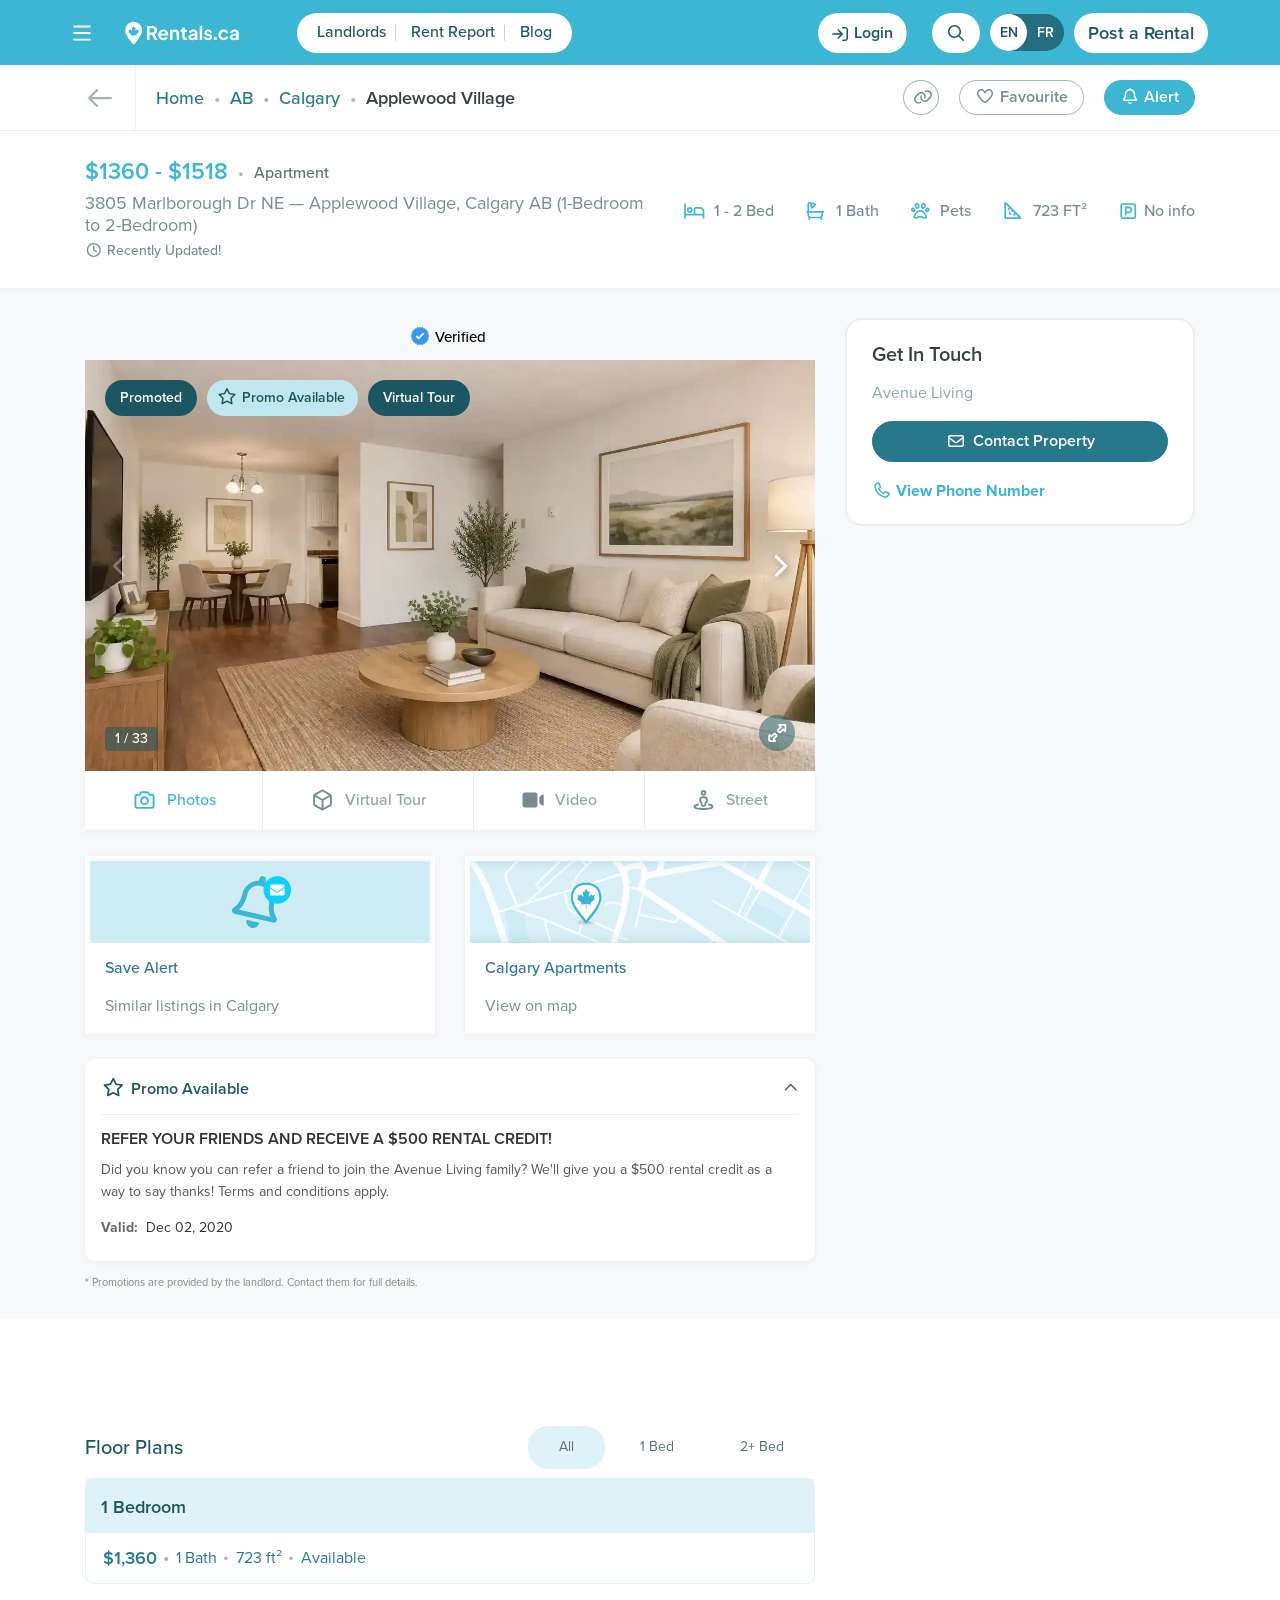
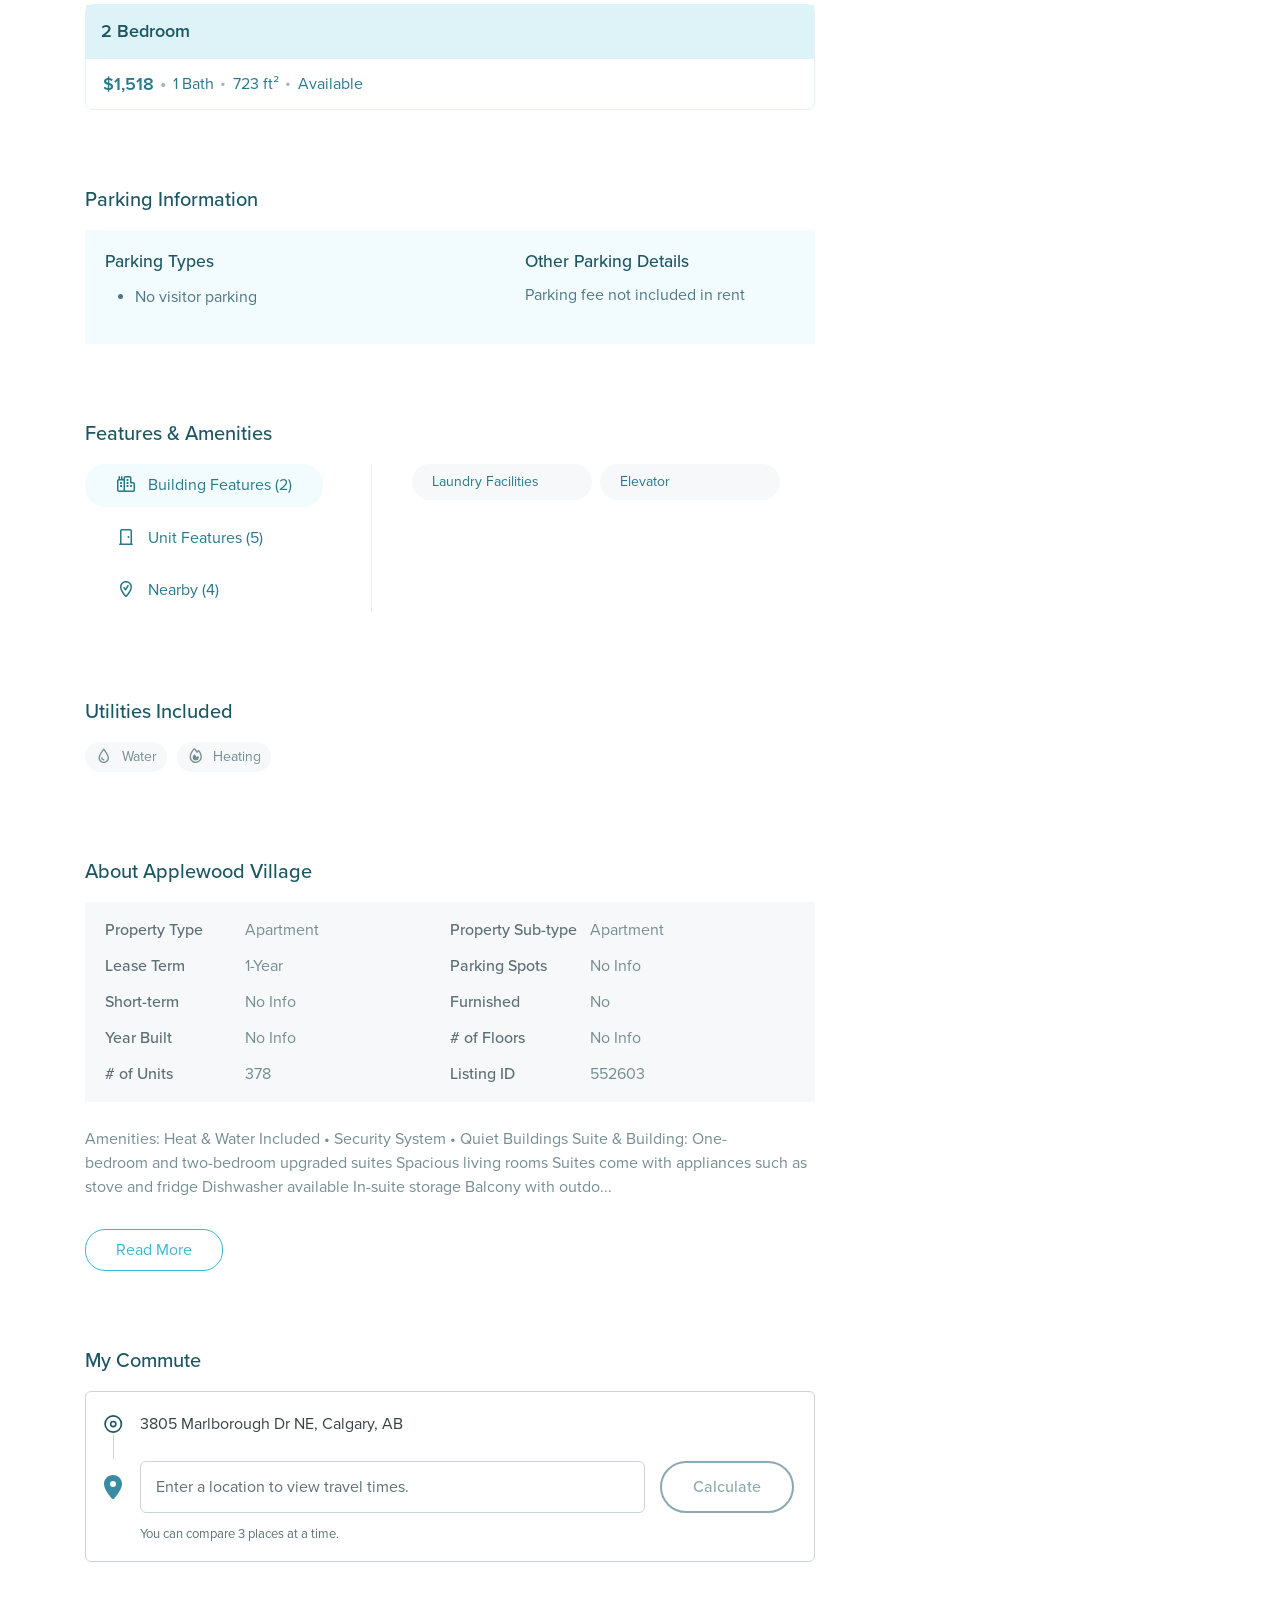
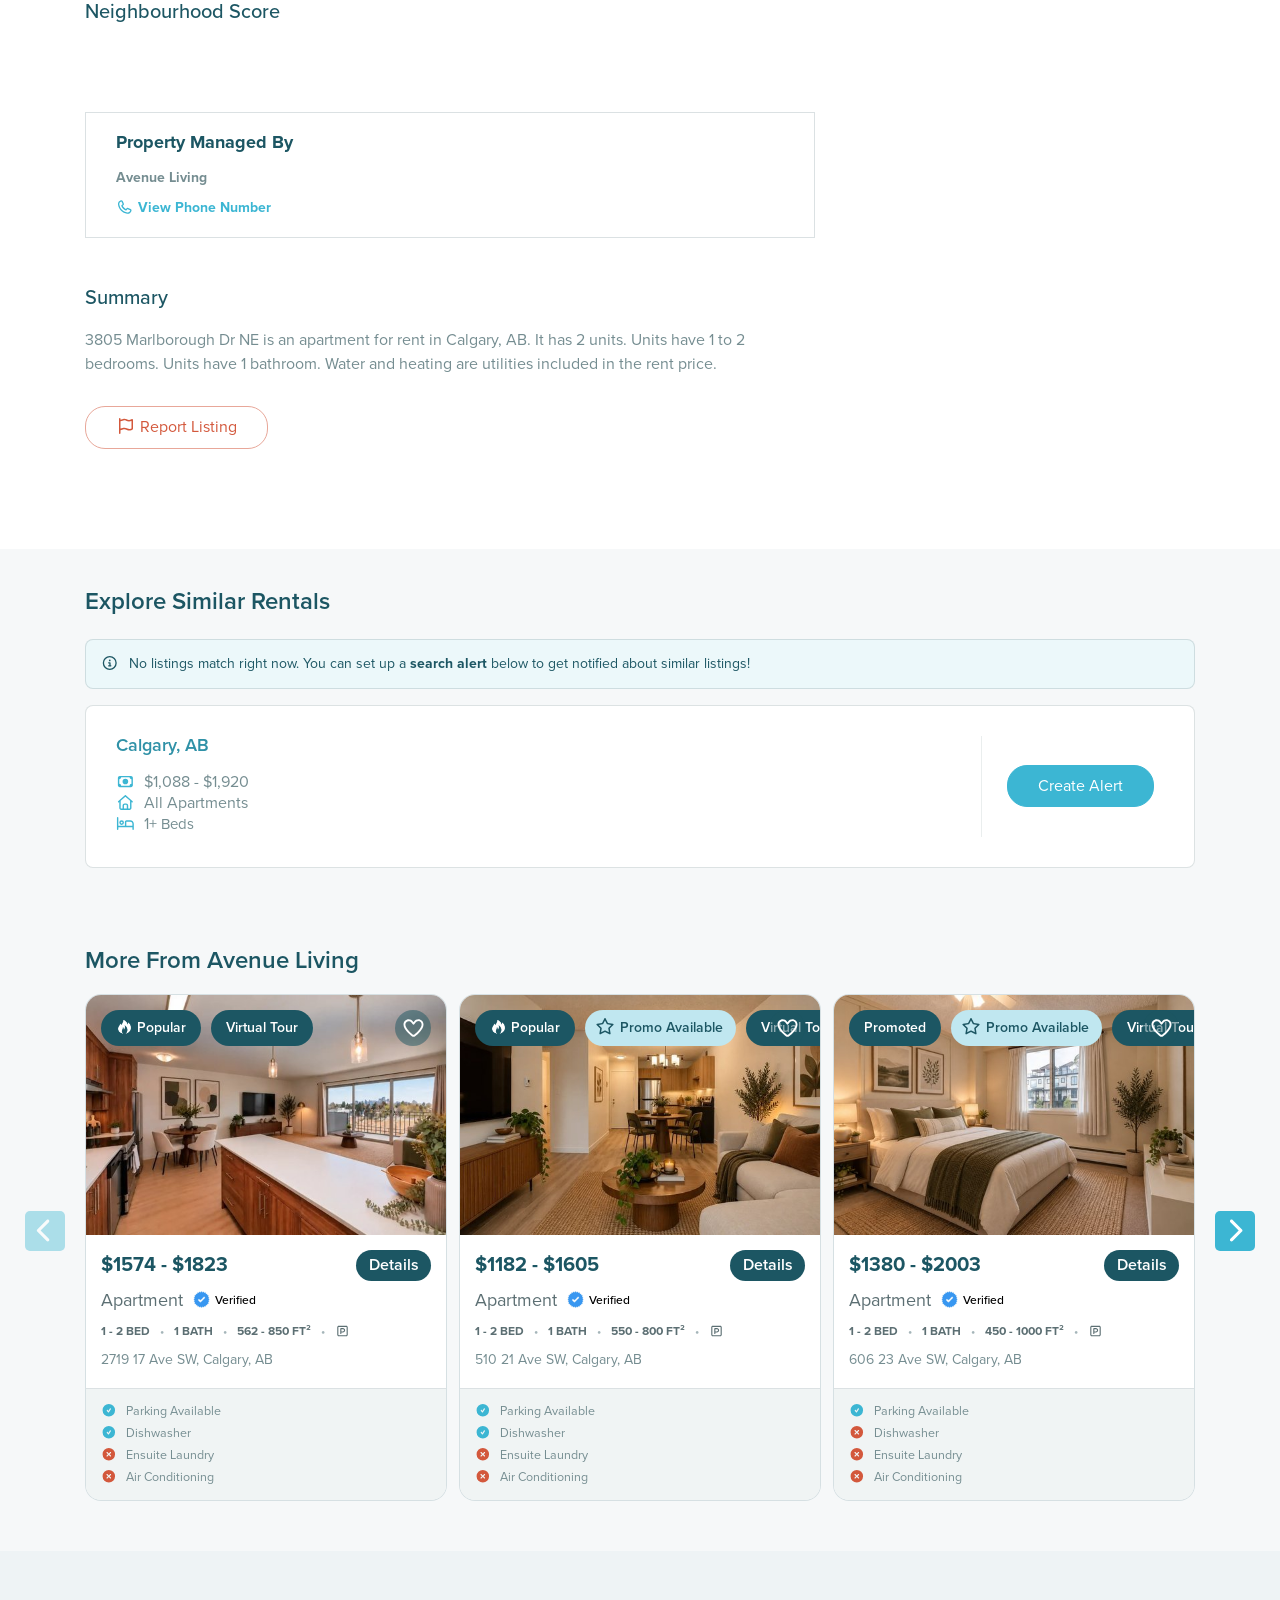
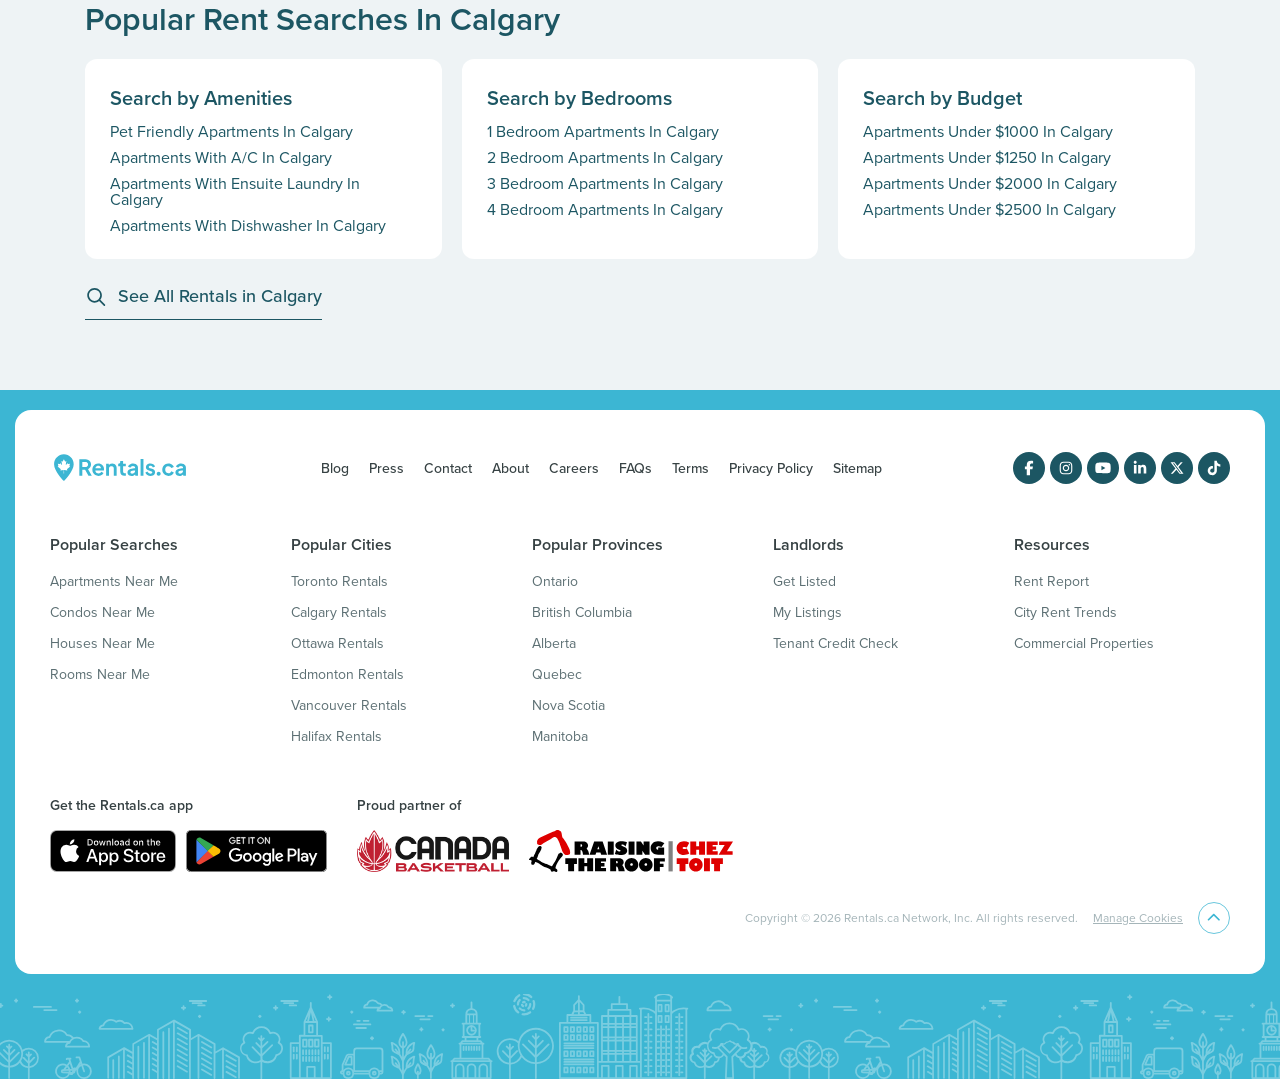
==== commit 2d950186: "Fix horizontal overflow and broken external images - Self-host the 13 hotlinked images (similar list" ====
--- a/index.html
+++ b/index.html
@@ -6,10 +6,6 @@
 <title>Applewood Village - 3805 Marlborough Dr NE, Calgary, AB</title>
 <meta name="description" content="3805 Marlborough Dr NE is an apartment for rent in Calgary, AB. It is a 1-2 bedroom apartment in the Applewood Village building.">
 <link rel="icon" type="image/png" href="assets/img/favicon-32x32.png">
-<link rel="stylesheet" href="https://cdnjs.cloudflare.com/ajax/libs/font-awesome/6.5.2/css/all.min.css">
-<link rel="preconnect" href="https://fonts.googleapis.com">
-<link rel="preconnect" href="https://fonts.gstatic.com" crossorigin>
-<link rel="stylesheet" href="https://fonts.googleapis.com/css2?family=Proxima+Nova:wght@400;500;600;700&display=swap">
 <link rel="stylesheet" href="css/fontawesome.css">
 <link rel="stylesheet" href="css/styles.css">
 <link rel="stylesheet" href="css/replica.css">
@@ -52,10 +48,10 @@
                     
                       About Applewood Village
                     
-                  </h3> <ul class="listing-highlighted-info"><li class="listing-highlighted-info__item"><h4>Property Type</h4> <p>apartment</p></li> <li class="listing-highlighted-info__item"><h4>Property Sub-type</h4> <p>apartment</p></li> <li class="listing-highlighted-info__item"><h4>Lease Term</h4> <p>1-year</p></li> <li class="listing-highlighted-info__item"><h4>Parking Spots</h4> <p>No Info</p></li> <li class="listing-highlighted-info__item"><h4>Short-term</h4> <p>No Info</p></li> <li class="listing-highlighted-info__item"><h4>Furnished</h4> <p>No</p></li> <li class="listing-highlighted-info__item"><h4>Year Built</h4> <p>No Info</p></li> <li class="listing-highlighted-info__item"><h4># of Floors</h4> <p>No Info</p></li> <li class="listing-highlighted-info__item"><h4># of Units</h4> <p>378</p></li> <li class="listing-highlighted-info__item"><h4>Listing ID</h4> <p>552603</p></li></ul> <div class="truncated-content text-lines"><div class="truncated-content__excerpt"><p>Amenities: Heat &amp; Water Included • Security System • Quiet Buildings Suite &amp; Building: One-bedroom and two-bedroom upgraded suites Spacious living rooms Suites come with appliances such as stove and fridge Dishwasher available In-suite storage Balcony with outdo...</p></div> <p><a class="truncated-content__read-more btn-cta btn-cta--secondary" href="#">Read More</a></p></div></div></div></div></div></div> <div class="container" data-js-only=""><div class="row"><div class="col-lg-8"><div class="gam-ad-container" data-v-88787994=""> <div class="gam-ad" data-v-88787994="" id="div-gpt-ad-1690406860943-0" style="min-width: 728px; min-height: 90px; text-align: center; display: none;"><div id="google_ads_iframe_/22535628541/Rentals.caDesktopDetailsNewB_0__container__" style="border: 0pt; width: 728px; height: 0px;"></div></div></div> <div class="page-listing-details__section-container-bottom"><section class="commute-times" data-testid="commute-times"><h2 class="commute-times__heading"><span>My Commute</span></h2> <div class="commute-times__card"><div class="commute-times__row commute-times__row--origin"><span aria-hidden="true" class="commute-times__marker"><svg aria-hidden="true" class="svg-inline--fa fa-circle-dot commute-times__marker-origin" data-icon="circle-dot" data-prefix="far" role="img" viewbox="0 0 512 512"><path d="M464 256a208 208 0 1 0 -416 0 208 208 0 1 0 416 0zM0 256a256 256 0 1 1 512 0 256 256 0 1 1 -512 0zm307.2 0a51.2 51.2 0 1 0 -102.4 0 51.2 51.2 0 1 0 102.4 0zM160 256a96 96 0 1 1 192 0 96 96 0 1 1 -192 0z" fill="currentColor"></path></svg></span> <p class="commute-times__origin">3805 Marlborough Dr NE, Calgary, AB</p></div> <form class="commute-times__row commute-times__row--destination"><span aria-hidden="true" class="commute-times__marker"><svg aria-hidden="true" class="svg-inline--fa fa-location-dot commute-times__marker-pin" data-icon="location-dot" data-prefix="fas" role="img" viewbox="0 0 384 512"><path d="M0 188.6C0 84.4 86 0 192 0S384 84.4 384 188.6c0 119.3-120.2 262.3-170.4 316.8-11.8 12.8-31.5 12.8-43.3 0-50.2-54.5-170.4-197.5-170.4-316.8zM192 256a64 64 0 1 0 0-128 64 64 0 1 0 0 128z" fill="currentColor"></path></svg></span> <label class="commute-times__label" for="commute-times-destination-1"><span>Enter a location to view travel times.</span></label> <input autocomplete="off" class="google-autocomplete-input commute-times__input pac-target-input" id="commute-times-destination-1" name="google-autocomplete-input" placeholder="Enter a location to view travel times." type="text" value=""/> <button class="commute-times__calculate" disabled="" type="submit"><span>Calculate</span></button></form> <p class="commute-times__hint"><span>You can compare 3 places at a time.</span></p> </div> </section> <h2>Neighbourhood Score</h2> <div class="r-proximitii-content"><div class="r-proximitii-content__map" id="proximitii-bda78cfe-946e-408c-9cad-876b37c3b5e8"></div></div></div></div></div></div> <div class="page-listing-details__section-intermediary d-lg-none" data-js-only=""><div class="container"><div class="row"><div class="col-12"><div class="page-listing-details__section-container-bottom"><div class="page-listing-details__cta-boxes-container"><div class="row"><div class="col-12 col-md-6 mb-3 mb-md-0"><div class="saved-search-from-listing cta-hero-box cta-hero-box--white"><div class="cta-hero-box__image"><img src="assets/img/saved-search-custom-icon.svg"/></div> <div class="cta-hero-box__text"> <h2>Save Alert</h2> <p><span>Similar listings in</span> <span>Calgary</span></p></div> <a class="cta-hero-box__link-full" href="#"><span>Create an Alert</span></a></div></div> <div class="col-12 col-md-6"><div class="listing-view-on-map cta-hero-box cta-hero-box--white"><img class="cta-hero-box__image" src="assets/img/details-map.jpg"/> <div class="cta-hero-box__text"><h2 style="text-transform: capitalize;">Calgary Apartments</h2> <p>View on map</p></div> <a class="cta-hero-box__link-full" href="https://rentals.ca/calgary?active-listing-id=552603#from-view-on-map"><span>View on map</span></a></div></div></div></div> <div class="get-in-touch-card" data-v-2797390e=""><h3 class="get-in-touch-card__title" data-v-2797390e="">Get In Touch</h3> <p class="get-in-touch-card__company" data-v-2797390e="">Avenue Living</p> <div class="get-in-touch-card__actions" data-v-2797390e=""><button class="btn-cta btn-cta--fifteen btn-cta--tall btn-cta--w-100" data-v-2797390e=""><svg aria-hidden="true" class="svg-inline--fa fa-envelope btn-cta__icon" data-icon="envelope" data-prefix="far" data-v-2797390e="" role="img" viewbox="0 0 512 512"><path d="M61.4 64C27.5 64 0 91.5 0 125.4 0 126.3 0 127.1 .1 128L0 128 0 384c0 35.3 28.7 64 64 64l384 0c35.3 0 64-28.7 64-64l0-256-.1 0c0-.9 .1-1.7 .1-2.6 0-33.9-27.5-61.4-61.4-61.4L61.4 64zM464 192.3L464 384c0 8.8-7.2 16-16 16L64 400c-8.8 0-16-7.2-16-16l0-191.7 154.8 117.4c31.4 23.9 74.9 23.9 106.4 0L464 192.3zM48 125.4C48 118 54 112 61.4 112l389.2 0c7.4 0 13.4 6 13.4 13.4 0 4.2-2 8.2-5.3 10.7L280.2 271.5c-14.3 10.8-34.1 10.8-48.4 0L53.3 136.1c-3.3-2.5-5.3-6.5-5.3-10.7z" fill="currentColor"></path></svg> <span data-v-2797390e="">Contact Property</span></button> <div class="listing-lead-phone mt-1" data-v-2797390e=""><h4><a href="#"><svg aria-hidden="true" class="svg-inline--fa fa-phone" data-icon="phone" data-prefix="far" role="img" viewbox="0 0 512 512"><path d="M112.8 10.9c27.3-9.1 57 3.9 68.9 30l39.7 87.3c10.6 23.4 4 51-16 67.1l-24.2 19.3c25.5 50 65.5 91.4 114.4 118.8l21.2-26.6c16.1-20.1 43.7-26.7 67.1-16l87.3 39.7c26.2 11.9 39.1 41.6 30 68.9-20.7 62.3-83.7 116.2-160.9 102.6-173.7-30.6-299.6-156.5-330.2-330.2-13.6-77.2 40.4-140.1 102.6-160.9zm25.2 49.9c-1.7-3.8-6-5.7-10-4.4-45.2 15.1-79.1 58.6-70.5 107 27.1 153.8 137.4 264.2 291.2 291.3 48.4 8.5 91.9-25.3 107-70.5 1.3-4-.6-8.3-4.4-10L364 334.4c-3.4-1.5-7.4-.6-9.7 2.3l-33.5 41.9c-7 8.7-19 11.5-29 6.7-72.5-34.4-130.5-94.3-162.4-168.2-4.3-9.9-1.4-21.5 7-28.2l38.9-31.1c2.9-2.3 3.9-6.3 2.3-9.7L137.9 60.7z" fill="currentColor"></path></svg> <span>View Phone Number</span></a></h4></div></div></div></div></div></div></div></div> <div class="page-listing-details__section-summary"><div class="container"><div class="row"><div class="col-lg-8"><div class="page-listing-details__section-container-bottom"><div class="container company-profile company-profile--border" style="margin-bottom: 5rem; margin-top: 3rem;"><div class="row"><div class="d-flex flex-column justify-content-center col-6"><h4 class="pb-3 company-profile__header">Property Managed By</h4> <p class="pt-1 pb-3 company-profile__name">Avenue Living</p> <div class="company-profile-phone" data-v-3f531dfb=""><h4 class="company-profile-phone__link-container" data-v-3f531dfb=""><a data-v-3f531dfb="" href="#"><svg aria-hidden="true" class="svg-inline--fa fa-phone" data-icon="phone" data-prefix="far" data-v-3f531dfb="" role="img" viewbox="0 0 512 512"><path d="M112.8 10.9c27.3-9.1 57 3.9 68.9 30l39.7 87.3c10.6 23.4 4 51-16 67.1l-24.2 19.3c25.5 50 65.5 91.4 114.4 118.8l21.2-26.6c16.1-20.1 43.7-26.7 67.1-16l87.3 39.7c26.2 11.9 39.1 41.6 30 68.9-20.7 62.3-83.7 116.2-160.9 102.6-173.7-30.6-299.6-156.5-330.2-330.2-13.6-77.2 40.4-140.1 102.6-160.9zm25.2 49.9c-1.7-3.8-6-5.7-10-4.4-45.2 15.1-79.1 58.6-70.5 107 27.1 153.8 137.4 264.2 291.2 291.3 48.4 8.5 91.9-25.3 107-70.5 1.3-4-.6-8.3-4.4-10L364 334.4c-3.4-1.5-7.4-.6-9.7 2.3l-33.5 41.9c-7 8.7-19 11.5-29 6.7-72.5-34.4-130.5-94.3-162.4-168.2-4.3-9.9-1.4-21.5 7-28.2l38.9-31.1c2.9-2.3 3.9-6.3 2.3-9.7L137.9 60.7z" fill="currentColor"></path></svg> <span data-v-3f531dfb="">View Phone Number</span></a></h4></div></div> <div class="col-6 d-flex flex-column align-items-end justify-content-end company-profile__image-container"><img alt="Logo" class="pr-4" src="https://assets.rentsync.com/avenueliving/images/logos/1767622401774_AL-20Years-HorizontalLogo-White.png"/></div></div></div> <h3 class="page-listing-details__title-container-bottom">
+                  </h3> <ul class="listing-highlighted-info"><li class="listing-highlighted-info__item"><h4>Property Type</h4> <p>apartment</p></li> <li class="listing-highlighted-info__item"><h4>Property Sub-type</h4> <p>apartment</p></li> <li class="listing-highlighted-info__item"><h4>Lease Term</h4> <p>1-year</p></li> <li class="listing-highlighted-info__item"><h4>Parking Spots</h4> <p>No Info</p></li> <li class="listing-highlighted-info__item"><h4>Short-term</h4> <p>No Info</p></li> <li class="listing-highlighted-info__item"><h4>Furnished</h4> <p>No</p></li> <li class="listing-highlighted-info__item"><h4>Year Built</h4> <p>No Info</p></li> <li class="listing-highlighted-info__item"><h4># of Floors</h4> <p>No Info</p></li> <li class="listing-highlighted-info__item"><h4># of Units</h4> <p>378</p></li> <li class="listing-highlighted-info__item"><h4>Listing ID</h4> <p>552603</p></li></ul> <div class="truncated-content text-lines"><div class="truncated-content__excerpt"><p>Amenities: Heat &amp; Water Included • Security System • Quiet Buildings Suite &amp; Building: One-bedroom and two-bedroom upgraded suites Spacious living rooms Suites come with appliances such as stove and fridge Dishwasher available In-suite storage Balcony with outdo...</p></div> <p><a class="truncated-content__read-more btn-cta btn-cta--secondary" href="#">Read More</a></p></div></div></div></div></div></div> <div class="container" data-js-only=""><div class="row"><div class="col-lg-8"><div class="gam-ad-container" data-v-88787994=""> <div class="gam-ad" data-v-88787994="" id="div-gpt-ad-1690406860943-0" style="min-width: 728px; min-height: 90px; text-align: center; display: none;"><div id="google_ads_iframe_/22535628541/Rentals.caDesktopDetailsNewB_0__container__" style="border: 0pt; width: 728px; height: 0px;"></div></div></div> <div class="page-listing-details__section-container-bottom"><section class="commute-times" data-testid="commute-times"><h2 class="commute-times__heading"><span>My Commute</span></h2> <div class="commute-times__card"><div class="commute-times__row commute-times__row--origin"><span aria-hidden="true" class="commute-times__marker"><svg aria-hidden="true" class="svg-inline--fa fa-circle-dot commute-times__marker-origin" data-icon="circle-dot" data-prefix="far" role="img" viewbox="0 0 512 512"><path d="M464 256a208 208 0 1 0 -416 0 208 208 0 1 0 416 0zM0 256a256 256 0 1 1 512 0 256 256 0 1 1 -512 0zm307.2 0a51.2 51.2 0 1 0 -102.4 0 51.2 51.2 0 1 0 102.4 0zM160 256a96 96 0 1 1 192 0 96 96 0 1 1 -192 0z" fill="currentColor"></path></svg></span> <p class="commute-times__origin">3805 Marlborough Dr NE, Calgary, AB</p></div> <form class="commute-times__row commute-times__row--destination"><span aria-hidden="true" class="commute-times__marker"><svg aria-hidden="true" class="svg-inline--fa fa-location-dot commute-times__marker-pin" data-icon="location-dot" data-prefix="fas" role="img" viewbox="0 0 384 512"><path d="M0 188.6C0 84.4 86 0 192 0S384 84.4 384 188.6c0 119.3-120.2 262.3-170.4 316.8-11.8 12.8-31.5 12.8-43.3 0-50.2-54.5-170.4-197.5-170.4-316.8zM192 256a64 64 0 1 0 0-128 64 64 0 1 0 0 128z" fill="currentColor"></path></svg></span> <label class="commute-times__label" for="commute-times-destination-1"><span>Enter a location to view travel times.</span></label> <input autocomplete="off" class="google-autocomplete-input commute-times__input pac-target-input" id="commute-times-destination-1" name="google-autocomplete-input" placeholder="Enter a location to view travel times." type="text" value=""/> <button class="commute-times__calculate" disabled="" type="submit"><span>Calculate</span></button></form> <p class="commute-times__hint"><span>You can compare 3 places at a time.</span></p> </div> </section> <h2>Neighbourhood Score</h2> <div class="r-proximitii-content"><div class="r-proximitii-content__map" id="proximitii-bda78cfe-946e-408c-9cad-876b37c3b5e8"></div></div></div></div></div></div> <div class="page-listing-details__section-intermediary d-lg-none" data-js-only=""><div class="container"><div class="row"><div class="col-12"><div class="page-listing-details__section-container-bottom"><div class="page-listing-details__cta-boxes-container"><div class="row"><div class="col-12 col-md-6 mb-3 mb-md-0"><div class="saved-search-from-listing cta-hero-box cta-hero-box--white"><div class="cta-hero-box__image"><img src="assets/img/saved-search-custom-icon.svg"/></div> <div class="cta-hero-box__text"> <h2>Save Alert</h2> <p><span>Similar listings in</span> <span>Calgary</span></p></div> <a class="cta-hero-box__link-full" href="#"><span>Create an Alert</span></a></div></div> <div class="col-12 col-md-6"><div class="listing-view-on-map cta-hero-box cta-hero-box--white"><img class="cta-hero-box__image" src="assets/img/details-map.jpg"/> <div class="cta-hero-box__text"><h2 style="text-transform: capitalize;">Calgary Apartments</h2> <p>View on map</p></div> <a class="cta-hero-box__link-full" href="https://rentals.ca/calgary?active-listing-id=552603#from-view-on-map"><span>View on map</span></a></div></div></div></div> <div class="get-in-touch-card" data-v-2797390e=""><h3 class="get-in-touch-card__title" data-v-2797390e="">Get In Touch</h3> <p class="get-in-touch-card__company" data-v-2797390e="">Avenue Living</p> <div class="get-in-touch-card__actions" data-v-2797390e=""><button class="btn-cta btn-cta--fifteen btn-cta--tall btn-cta--w-100" data-v-2797390e=""><svg aria-hidden="true" class="svg-inline--fa fa-envelope btn-cta__icon" data-icon="envelope" data-prefix="far" data-v-2797390e="" role="img" viewbox="0 0 512 512"><path d="M61.4 64C27.5 64 0 91.5 0 125.4 0 126.3 0 127.1 .1 128L0 128 0 384c0 35.3 28.7 64 64 64l384 0c35.3 0 64-28.7 64-64l0-256-.1 0c0-.9 .1-1.7 .1-2.6 0-33.9-27.5-61.4-61.4-61.4L61.4 64zM464 192.3L464 384c0 8.8-7.2 16-16 16L64 400c-8.8 0-16-7.2-16-16l0-191.7 154.8 117.4c31.4 23.9 74.9 23.9 106.4 0L464 192.3zM48 125.4C48 118 54 112 61.4 112l389.2 0c7.4 0 13.4 6 13.4 13.4 0 4.2-2 8.2-5.3 10.7L280.2 271.5c-14.3 10.8-34.1 10.8-48.4 0L53.3 136.1c-3.3-2.5-5.3-6.5-5.3-10.7z" fill="currentColor"></path></svg> <span data-v-2797390e="">Contact Property</span></button> <div class="listing-lead-phone mt-1" data-v-2797390e=""><h4><a href="#"><svg aria-hidden="true" class="svg-inline--fa fa-phone" data-icon="phone" data-prefix="far" role="img" viewbox="0 0 512 512"><path d="M112.8 10.9c27.3-9.1 57 3.9 68.9 30l39.7 87.3c10.6 23.4 4 51-16 67.1l-24.2 19.3c25.5 50 65.5 91.4 114.4 118.8l21.2-26.6c16.1-20.1 43.7-26.7 67.1-16l87.3 39.7c26.2 11.9 39.1 41.6 30 68.9-20.7 62.3-83.7 116.2-160.9 102.6-173.7-30.6-299.6-156.5-330.2-330.2-13.6-77.2 40.4-140.1 102.6-160.9zm25.2 49.9c-1.7-3.8-6-5.7-10-4.4-45.2 15.1-79.1 58.6-70.5 107 27.1 153.8 137.4 264.2 291.2 291.3 48.4 8.5 91.9-25.3 107-70.5 1.3-4-.6-8.3-4.4-10L364 334.4c-3.4-1.5-7.4-.6-9.7 2.3l-33.5 41.9c-7 8.7-19 11.5-29 6.7-72.5-34.4-130.5-94.3-162.4-168.2-4.3-9.9-1.4-21.5 7-28.2l38.9-31.1c2.9-2.3 3.9-6.3 2.3-9.7L137.9 60.7z" fill="currentColor"></path></svg> <span>View Phone Number</span></a></h4></div></div></div></div></div></div></div></div> <div class="page-listing-details__section-summary"><div class="container"><div class="row"><div class="col-lg-8"><div class="page-listing-details__section-container-bottom"><div class="container company-profile company-profile--border" style="margin-bottom: 5rem; margin-top: 3rem;"><div class="row"><div class="d-flex flex-column justify-content-center col-6"><h4 class="pb-3 company-profile__header">Property Managed By</h4> <p class="pt-1 pb-3 company-profile__name">Avenue Living</p> <div class="company-profile-phone" data-v-3f531dfb=""><h4 class="company-profile-phone__link-container" data-v-3f531dfb=""><a data-v-3f531dfb="" href="#"><svg aria-hidden="true" class="svg-inline--fa fa-phone" data-icon="phone" data-prefix="far" data-v-3f531dfb="" role="img" viewbox="0 0 512 512"><path d="M112.8 10.9c27.3-9.1 57 3.9 68.9 30l39.7 87.3c10.6 23.4 4 51-16 67.1l-24.2 19.3c25.5 50 65.5 91.4 114.4 118.8l21.2-26.6c16.1-20.1 43.7-26.7 67.1-16l87.3 39.7c26.2 11.9 39.1 41.6 30 68.9-20.7 62.3-83.7 116.2-160.9 102.6-173.7-30.6-299.6-156.5-330.2-330.2-13.6-77.2 40.4-140.1 102.6-160.9zm25.2 49.9c-1.7-3.8-6-5.7-10-4.4-45.2 15.1-79.1 58.6-70.5 107 27.1 153.8 137.4 264.2 291.2 291.3 48.4 8.5 91.9-25.3 107-70.5 1.3-4-.6-8.3-4.4-10L364 334.4c-3.4-1.5-7.4-.6-9.7 2.3l-33.5 41.9c-7 8.7-19 11.5-29 6.7-72.5-34.4-130.5-94.3-162.4-168.2-4.3-9.9-1.4-21.5 7-28.2l38.9-31.1c2.9-2.3 3.9-6.3 2.3-9.7L137.9 60.7z" fill="currentColor"></path></svg> <span data-v-3f531dfb="">View Phone Number</span></a></h4></div></div> <div class="col-6 d-flex flex-column align-items-end justify-content-end company-profile__image-container"><img alt="Logo" class="pr-4" src="assets/img/company/1767622401774_AL-20Years-HorizontalLogo-White.png"/></div></div></div> <h3 class="page-listing-details__title-container-bottom">
                     Summary
                   </h3> <div class="text-lines"><div class="listing-summary"><p>3805 Marlborough Dr NE is an apartment for rent in Calgary, AB.  It has 2 units.  Units have 1 to 2 bedrooms.  Units have 1 bathroom.  Water and heating are utilities included in the rent price.</p></div> <p class="mt-6"><a class="btn-cta btn-cta--quaternary" href="#"><svg aria-hidden="true" class="svg-inline--fa fa-flag" data-icon="flag" data-prefix="far" role="img" viewbox="0 0 448 512"><path d="M48 24C48 10.7 37.3 0 24 0S0 10.7 0 24L0 488c0 13.3 10.7 24 24 24s24-10.7 24-24l0-100 80.3-20.1c41.1-10.3 84.6-5.5 122.5 13.4 44.2 22.1 95.5 24.8 141.7 7.4l34.7-13c12.5-4.7 20.8-16.6 20.8-30l0-279.7c0-23-24.2-38-44.8-27.7l-9.6 4.8c-46.3 23.2-100.8 23.2-147.1 0-35.1-17.6-75.4-22-113.5-12.5L48 52 48 24zm0 77.5l96.6-24.2c27-6.7 55.5-3.6 80.4 8.8 54.9 27.4 118.7 29.7 175 6.8l0 241.8-24.4 9.1c-33.7 12.6-71.2 10.7-103.4-5.4-48.2-24.1-103.3-30.1-155.6-17.1l-68.6 17.2 0-237z" fill="currentColor"></path></svg> Report Listing
-                      </a></p></div></div></div></div></div></div></div></div> <div class="page-listing-details__section-similar-rentals" data-js-only=""><div class="container"><div class="row"><div class="col-12"><h2>Explore Similar Rentals</h2></div></div> <div class="justify-content-center align-items-center"><div class="page-listing-details__section-similar-rentals__container"><div class="page-listing-details__section-container-bottom"><div class="similar-rentals__empty" data-v-3deb177d=""><div class="info d-flex align-items-start" data-v-3deb177d=""><svg aria-hidden="true" class="svg-inline--fa fa-circle-info mr-2" data-icon="circle-info" data-prefix="far" data-v-3deb177d="" role="img" viewbox="0 0 512 512"><path d="M256 48a208 208 0 1 1 0 416 208 208 0 1 1 0-416zm0 464a256 256 0 1 0 0-512 256 256 0 1 0 0 512zM216 336c-13.3 0-24 10.7-24 24s10.7 24 24 24l80 0c13.3 0 24-10.7 24-24s-10.7-24-24-24l-8 0 0-88c0-13.3-10.7-24-24-24l-48 0c-13.3 0-24 10.7-24 24s10.7 24 24 24l24 0 0 64-24 0zm40-144a32 32 0 1 0 0-64 32 32 0 1 0 0 64z" fill="currentColor"></path></svg> <span data-v-3deb177d="">No listings match right now. You can set up a <strong data-v-3deb177d="">search alert</strong> below to get notified about similar listings!</span></div> <div class="create-alert-box" data-v-3deb177d=""><div class="row" data-v-3deb177d=""><div class="col-12 col-lg" data-v-3deb177d=""><h3 data-v-3deb177d="">Calgary, AB</h3> <ul class="create-alert-box__filters" data-v-3deb177d="" data-v-ba36ad33=""><li data-v-ba36ad33=""><svg aria-hidden="true" class="svg-inline--fa fa-money-bill fa-fw" data-icon="money-bill" data-prefix="far" data-v-ba36ad33="" role="img" viewbox="0 0 512 512"><path d="M400 112c0 35.3 28.7 64 64 64l0 160c-35.3 0-64 28.7-64 64l-288 0c0-35.3-28.7-64-64-64l0-160c35.3 0 64-28.7 64-64l288 0zM64 64C28.7 64 0 92.7 0 128L0 384c0 35.3 28.7 64 64 64l384 0c35.3 0 64-28.7 64-64l0-256c0-35.3-28.7-64-64-64L64 64zM352 256a96 96 0 1 0 -192 0 96 96 0 1 0 192 0z" fill="currentColor"></path></svg> $1,088 - $1,920</li> <li data-v-ba36ad33=""><svg aria-hidden="true" class="svg-inline--fa fa-house fa-fw" data-icon="house" data-prefix="far" data-v-ba36ad33="" role="img" viewbox="0 0 512 512"><path d="M240 6.1c9.1-8.2 22.9-8.2 32 0l232 208c9.9 8.8 10.7 24 1.8 33.9s-24 10.7-33.9 1.8l-8-7.2 0 205.3c0 35.3-28.7 64-64 64l-288 0c-35.3 0-64-28.7-64-64l0-205.3-8 7.2c-9.9 8.8-25 8-33.9-1.8s-8-25 1.8-33.9L240 6.1zm16 50.1L96 199.7 96 448c0 8.8 7.2 16 16 16l48 0 0-104c0-39.8 32.2-72 72-72l48 0c39.8 0 72 32.2 72 72l0 104 48 0c8.8 0 16-7.2 16-16l0-248.3-160-143.4zM208 464l96 0 0-104c0-13.3-10.7-24-24-24l-48 0c-13.3 0-24 10.7-24 24l0 104z" fill="currentColor"></path></svg> All Apartments</li> <li data-v-ba36ad33=""><svg aria-hidden="true" class="svg-inline--fa fa-bed fa-fw" data-icon="bed" data-prefix="far" data-v-ba36ad33="" role="img" viewbox="0 0 576 512"><path d="M48 56c0-13.3-10.7-24-24-24S0 42.7 0 56L0 456c0 13.3 10.7 24 24 24s24-10.7 24-24l0-72 480 0 0 72c0 13.3 10.7 24 24 24s24-10.7 24-24l0-192c0-66.3-53.7-120-120-120l-128 0c-30.9 0-56 25.1-56 56l0 136-224 0 0-280zM528 264l0 72-208 0 0-136c0-4.4 3.6-8 8-8l128 0c39.8 0 72 32.2 72 72zM128 224a32 32 0 1 1 64 0 32 32 0 1 1 -64 0zm112 0a80 80 0 1 0 -160 0 80 80 0 1 0 160 0z" fill="currentColor"></path></svg> 1+ <span data-v-ba36ad33="">Beds</span></li> </ul></div> <div class="col-12 col-lg-auto" data-v-3deb177d=""><div class="saved-search-from-listing" data-v-3deb177d=""><button class="btn-cta btn-cta--primary" data-v-3deb177d="" type="button"><span data-v-3deb177d="">Create Alert</span></button></div></div></div></div></div></div></div></div> </div></div> <div class="page-listing-details__section-more-from-company"><div class="container"><div class="row"><div class="col-12"><h2>More From Avenue Living</h2></div></div> <div class="page-listing-details__section-more-from-company__container"><div class="page-listing-details__section-container-bottom"><div class="listings-carousel similar-cards-carousel" data-v-44bb88d8=""><div class="listings-carousel-pager listings-carousel-pager--prev listings-carousel-pager--disabled swiper-button-disabled" data-v-44bb88d8="" title="Previous"><svg aria-hidden="true" class="svg-inline--fa fa-chevron-left" data-icon="chevron-left" data-prefix="fas" data-v-44bb88d8="" role="img" viewbox="0 0 320 512"><path d="M9.4 233.4c-12.5 12.5-12.5 32.8 0 45.3l192 192c12.5 12.5 32.8 12.5 45.3 0s12.5-32.8 0-45.3L77.3 256 246.6 86.6c12.5-12.5 12.5-32.8 0-45.3s-32.8-12.5-45.3 0l-192 192z" fill="currentColor"></path></svg></div> <div class="listings-carousel-pager listings-carousel-pager--next" data-v-44bb88d8="" title="Next"><svg aria-hidden="true" class="svg-inline--fa fa-chevron-right" data-icon="chevron-right" data-prefix="fas" data-v-44bb88d8="" role="img" viewbox="0 0 320 512"><path d="M311.1 233.4c12.5 12.5 12.5 32.8 0 45.3l-192 192c-12.5 12.5-32.8 12.5-45.3 0s-12.5-32.8 0-45.3L243.2 256 73.9 86.6c-12.5-12.5-12.5-32.8 0-45.3s32.8-12.5 45.3 0l192 192z" fill="currentColor"></path></svg></div> <div class="similar-cards-carousel__swiper" data-v-44bb88d8=""><div class="swiper swiper-initialized swiper-horizontal similar-cards-carousel__swiper-container" data-v-44bb88d8=""><div class="swiper-wrapper" style="transform: translate3d(0px, 0px, 0px);"><div class="swiper-slide swiper-slide-active similar-cards-carousel__swiper-slide" data-v-44bb88d8="" style="width: 362px; margin-right: 12px;"><div class="similar-cards-carousel__item" data-v-44bb88d8=""><div class="listing-card" data-property-id="966008" data-v-44bb88d8="" data-v-a6db7d95=""><div class="listing-card__carousel-badges" data-v-a6db7d95=""><div class="listing-level-badge" data-v-a6db7d95=""><span class="label label--senary label--sm text-unselectable"><img class="mb-1" height="17" src="assets/img/popular-icon.png" width="17"/> <span>Popular</span> </span> </div> <a class="label label--senary label--sm" data-v-a6db7d95="" href="https://rentals.ca/calgary/the-wellington#3d-tour" target="_blank">Virtual Tour</a> </div> <div class="listing-card__carousel-actions" data-v-a6db7d95=""><button aria-label="add property to favourites" class="favourite btn-icon btn-icon--rounded btn-icon--free btn-icon--scale" data-v-a6db7d95=""><span class="fa-stack"><svg aria-hidden="true" class="svg-inline--fa fa-heart fa-stack-1x favourite__icon-full" data-icon="heart" data-prefix="fas" role="img" viewbox="0 0 512 512"><path d="M241 87.1l15 20.7 15-20.7C296 52.5 336.2 32 378.9 32 452.4 32 512 91.6 512 165.1l0 2.6c0 112.2-139.9 242.5-212.9 298.2-12.4 9.4-27.6 14.1-43.1 14.1s-30.8-4.6-43.1-14.1C139.9 410.2 0 279.9 0 167.7l0-2.6C0 91.6 59.6 32 133.1 32 175.8 32 216 52.5 241 87.1z" fill="currentColor"></path></svg> <svg aria-hidden="true" class="svg-inline--fa fa-heart fa-stack-1x favourite__icon-border" data-icon="heart" data-prefix="far" role="img" viewbox="0 0 512 512"><path d="M378.9 80c-27.3 0-53 13.1-69 35.2l-34.4 47.6c-4.5 6.2-11.7 9.9-19.4 9.9s-14.9-3.7-19.4-9.9l-34.4-47.6c-16-22.1-41.7-35.2-69-35.2-47 0-85.1 38.1-85.1 85.1 0 49.9 32 98.4 68.1 142.3 41.1 50 91.4 94 125.9 120.3 3.2 2.4 7.9 4.2 14 4.2s10.8-1.8 14-4.2c34.5-26.3 84.8-70.4 125.9-120.3 36.2-43.9 68.1-92.4 68.1-142.3 0-47-38.1-85.1-85.1-85.1zM271 87.1c25-34.6 65.2-55.1 107.9-55.1 73.5 0 133.1 59.6 133.1 133.1 0 68.6-42.9 128.9-79.1 172.8-44.1 53.6-97.3 100.1-133.8 127.9-12.3 9.4-27.5 14.1-43.1 14.1s-30.8-4.7-43.1-14.1C176.4 438 123.2 391.5 79.1 338 42.9 294.1 0 233.7 0 165.1 0 91.6 59.6 32 133.1 32 175.8 32 216 52.5 241 87.1l15 20.7 15-20.7z" fill="currentColor"></path></svg></span> </button></div> <img alt="Rental property at 2719 17 Ave SW, Calgary" data-v-a6db7d95="" src="https://images.rentals.ca/property-pictures/small/calgary-ab/966008/apartment-2242093130.jpg" style="width: 100%; height: 240px; object-fit: cover; cursor: pointer;"/> <div class="listing-card__details" data-v-a6db7d95=""><div class="d-flex justify-content-between align-items-center" data-v-a6db7d95=""><div data-v-a6db7d95=""><p class="listing-card__price d-inline-block" data-v-a6db7d95="">$1574 - $1823</p></div> <div class="listing-card__cta" data-v-a6db7d95=""><a class="listing-card__permalink-button btn-cta btn-cta--minimal btn-cta--primary" data-v-a6db7d95="" href="https://rentals.ca/calgary/the-wellington" target="_blank">Details</a></div></div> <div class="listing-card__type-and-updated" data-v-a6db7d95=""><p class="listing-card__type" data-v-a6db7d95="">apartment</p> <div class="label verified-badge text-unselectable" data-v-a6db7d95=""><img alt="Verified property" height="17" src="assets/img/badge-verified.jpg" width="17"/> <span class="verified-badge__text">Verified</span> </div></div> <div class="d-flex" data-v-a6db7d95=""><ul class="listing-card__main-features" data-v-a6db7d95=""><li class="" data-v-a6db7d95="">1 - 2 <span data-v-a6db7d95="">Bed</span></li> <li class="" data-v-a6db7d95="">1 <span data-v-a6db7d95="">Bath</span></li> <li class="" data-v-a6db7d95="">562 - 850 <span data-v-a6db7d95="">FT²</span></li> <li data-v-a6db7d95=""><svg aria-hidden="true" class="svg-inline--fa fa-square-parking fa-fw" data-icon="square-parking" data-prefix="far" data-v-a6db7d95="" role="img" viewbox="0 0 448 512"><path d="M64 80c-8.8 0-16 7.2-16 16l0 320c0 8.8 7.2 16 16 16l320 0c8.8 0 16-7.2 16-16l0-320c0-8.8-7.2-16-16-16L64 80zM0 96C0 60.7 28.7 32 64 32l320 0c35.3 0 64 28.7 64 64l0 320c0 35.3-28.7 64-64 64L64 480c-35.3 0-64-28.7-64-64L0 96zM176 272l64 0c26.5 0 48-21.5 48-48s-21.5-48-48-48l-64 0 0 96zm64 48l-64 0 0 40c0 13.3-10.7 24-24 24s-24-10.7-24-24l0-200c0-17.7 14.3-32 32-32l80 0c53 0 96 43 96 96s-43 96-96 96z" fill="currentColor"></path></svg></li></ul></div> <h2 class="listing-card__title" data-v-a6db7d95="">2719 17 Ave SW, Calgary, AB</h2> <a aria-label="learn more details about the property" class="listing-card__details-link" data-v-a6db7d95="" href="https://rentals.ca/calgary/the-wellington" target="_blank"></a></div> <div class="similar-cards-carousel__listing-card-checklist" data-v-44bb88d8="" style="cursor: pointer;"><ul data-v-44bb88d8=""><li data-v-44bb88d8=""><svg aria-hidden="true" class="svg-inline--fa fa-circle-check" data-color="blue" data-icon="circle-check" data-prefix="fas" data-v-44bb88d8="" role="img" viewbox="0 0 512 512"><path d="M256 512a256 256 0 1 0 0-512 256 256 0 1 0 0 512zm84.4-299.3l-80 128c-4.2 6.7-11.4 10.9-19.3 11.3s-15.5-3.2-20.2-9.6l-48-64c-8-10.6-5.8-25.6 4.8-33.6s25.6-5.8 33.6 4.8l27 36 61.4-98.3c7-11.2 21.8-14.7 33.1-7.6s14.7 21.8 7.6 33.1z" fill="currentColor"></path></svg> <span data-v-44bb88d8="">Parking Available</span></li><li data-v-44bb88d8=""><svg aria-hidden="true" class="svg-inline--fa fa-circle-check" data-color="blue" data-icon="circle-check" data-prefix="fas" data-v-44bb88d8="" role="img" viewbox="0 0 512 512"><path d="M256 512a256 256 0 1 0 0-512 256 256 0 1 0 0 512zm84.4-299.3l-80 128c-4.2 6.7-11.4 10.9-19.3 11.3s-15.5-3.2-20.2-9.6l-48-64c-8-10.6-5.8-25.6 4.8-33.6s25.6-5.8 33.6 4.8l27 36 61.4-98.3c7-11.2 21.8-14.7 33.1-7.6s14.7 21.8 7.6 33.1z" fill="currentColor"></path></svg> <span data-v-44bb88d8="">Dishwasher</span></li><li data-v-44bb88d8=""><svg aria-hidden="true" class="svg-inline--fa fa-circle-xmark" data-color="red" data-icon="circle-xmark" data-prefix="fas" data-v-44bb88d8="" role="img" viewbox="0 0 512 512"><path d="M256 512a256 256 0 1 0 0-512 256 256 0 1 0 0 512zM167 167c9.4-9.4 24.6-9.4 33.9 0l55 55 55-55c9.4-9.4 24.6-9.4 33.9 0s9.4 24.6 0 33.9l-55 55 55 55c9.4 9.4 9.4 24.6 0 33.9s-24.6 9.4-33.9 0l-55-55-55 55c-9.4 9.4-24.6 9.4-33.9 0s-9.4-24.6 0-33.9l55-55-55-55c-9.4-9.4-9.4-24.6 0-33.9z" fill="currentColor"></path></svg> <span data-v-44bb88d8="">Ensuite Laundry</span></li><li data-v-44bb88d8=""><svg aria-hidden="true" class="svg-inline--fa fa-circle-xmark" data-color="red" data-icon="circle-xmark" data-prefix="fas" data-v-44bb88d8="" role="img" viewbox="0 0 512 512"><path d="M256 512a256 256 0 1 0 0-512 256 256 0 1 0 0 512zM167 167c9.4-9.4 24.6-9.4 33.9 0l55 55 55-55c9.4-9.4 24.6-9.4 33.9 0s9.4 24.6 0 33.9l-55 55 55 55c9.4 9.4 9.4 24.6 0 33.9s-24.6 9.4-33.9 0l-55-55-55 55c-9.4 9.4-24.6 9.4-33.9 0s-9.4-24.6 0-33.9l55-55-55-55c-9.4-9.4-9.4-24.6 0-33.9z" fill="currentColor"></path></svg> <span data-v-44bb88d8="">Air Conditioning</span></li></ul></div></div></div></div><div class="swiper-slide swiper-slide-next similar-cards-carousel__swiper-slide" data-v-44bb88d8="" style="width: 362px; margin-right: 12px;"><div class="similar-cards-carousel__item" data-v-44bb88d8=""><div class="listing-card" data-property-id="850911" data-v-44bb88d8="" data-v-a6db7d95=""><div class="listing-card__carousel-badges" data-v-a6db7d95=""><div class="listing-level-badge" data-v-a6db7d95=""><span class="label label--senary label--sm text-unselectable"><img class="mb-1" height="17" src="assets/img/popular-icon.png" width="17"/> <span>Popular</span> </span> </div> <span class="label label--promotion label--sm promotion-badge promotion-badge--other" data-v-a6db7d95=""><svg aria-hidden="true" class="svg-inline--fa fa-star" data-icon="star" data-prefix="far" role="img" viewbox="0 0 576 512"><path d="M288.1-32c9 0 17.3 5.1 21.4 13.1L383 125.3 542.9 150.7c8.9 1.4 16.3 7.7 19.1 16.3s.5 18-5.8 24.4L441.7 305.9 467 465.8c1.4 8.9-2.3 17.9-9.6 23.2s-17 6.1-25 2L288.1 417.6 143.8 491c-8 4.1-17.7 3.3-25-2s-11-14.2-9.6-23.2L134.4 305.9 20 191.4c-6.4-6.4-8.6-15.8-5.8-24.4s10.1-14.9 19.1-16.3l159.9-25.4 73.6-144.2c4.1-8 12.4-13.1 21.4-13.1zm0 76.8L230.3 158c-3.5 6.8-10 11.6-17.6 12.8l-125.5 20 89.8 89.9c5.4 5.4 7.9 13.1 6.7 20.7l-19.8 125.5 113.3-57.6c6.8-3.5 14.9-3.5 21.8 0l113.3 57.6-19.8-125.5c-1.2-7.6 1.3-15.3 6.7-20.7l89.8-89.9-125.5-20c-7.6-1.2-14.1-6-17.6-12.8L288.1 44.8z" fill="currentColor"></path></svg> <span class="promotion-badge__label">Promo Available</span> </span> <a class="label label--senary label--sm" data-v-a6db7d95="" href="https://rentals.ca/calgary/granville-house#3d-tour" target="_blank">Virtual Tour</a> </div> <div class="listing-card__carousel-actions" data-v-a6db7d95=""><button aria-label="add property to favourites" class="favourite btn-icon btn-icon--rounded btn-icon--free btn-icon--scale" data-v-a6db7d95=""><span class="fa-stack"><svg aria-hidden="true" class="svg-inline--fa fa-heart fa-stack-1x favourite__icon-full" data-icon="heart" data-prefix="fas" role="img" viewbox="0 0 512 512"><path d="M241 87.1l15 20.7 15-20.7C296 52.5 336.2 32 378.9 32 452.4 32 512 91.6 512 165.1l0 2.6c0 112.2-139.9 242.5-212.9 298.2-12.4 9.4-27.6 14.1-43.1 14.1s-30.8-4.6-43.1-14.1C139.9 410.2 0 279.9 0 167.7l0-2.6C0 91.6 59.6 32 133.1 32 175.8 32 216 52.5 241 87.1z" fill="currentColor"></path></svg> <svg aria-hidden="true" class="svg-inline--fa fa-heart fa-stack-1x favourite__icon-border" data-icon="heart" data-prefix="far" role="img" viewbox="0 0 512 512"><path d="M378.9 80c-27.3 0-53 13.1-69 35.2l-34.4 47.6c-4.5 6.2-11.7 9.9-19.4 9.9s-14.9-3.7-19.4-9.9l-34.4-47.6c-16-22.1-41.7-35.2-69-35.2-47 0-85.1 38.1-85.1 85.1 0 49.9 32 98.4 68.1 142.3 41.1 50 91.4 94 125.9 120.3 3.2 2.4 7.9 4.2 14 4.2s10.8-1.8 14-4.2c34.5-26.3 84.8-70.4 125.9-120.3 36.2-43.9 68.1-92.4 68.1-142.3 0-47-38.1-85.1-85.1-85.1zM271 87.1c25-34.6 65.2-55.1 107.9-55.1 73.5 0 133.1 59.6 133.1 133.1 0 68.6-42.9 128.9-79.1 172.8-44.1 53.6-97.3 100.1-133.8 127.9-12.3 9.4-27.5 14.1-43.1 14.1s-30.8-4.7-43.1-14.1C176.4 438 123.2 391.5 79.1 338 42.9 294.1 0 233.7 0 165.1 0 91.6 59.6 32 133.1 32 175.8 32 216 52.5 241 87.1l15 20.7 15-20.7z" fill="currentColor"></path></svg></span> </button></div> <img alt="Rental property at 510 21 Ave SW, Calgary" data-v-a6db7d95="" src="https://images.rentals.ca/property-pictures/small/calgary-ab/850911/apartment-2242227933.jpg" style="width: 100%; height: 240px; object-fit: cover; cursor: pointer;"/> <div class="listing-card__details" data-v-a6db7d95=""><div class="d-flex justify-content-between align-items-center" data-v-a6db7d95=""><div data-v-a6db7d95=""><p class="listing-card__price d-inline-block" data-v-a6db7d95="">$1182 - $1605</p></div> <div class="listing-card__cta" data-v-a6db7d95=""><a class="listing-card__permalink-button btn-cta btn-cta--minimal btn-cta--primary" data-v-a6db7d95="" href="https://rentals.ca/calgary/granville-house" target="_blank">Details</a></div></div> <div class="listing-card__type-and-updated" data-v-a6db7d95=""><p class="listing-card__type" data-v-a6db7d95="">apartment</p> <div class="label verified-badge text-unselectable" data-v-a6db7d95=""><img alt="Verified property" height="17" src="assets/img/badge-verified.jpg" width="17"/> <span class="verified-badge__text">Verified</span> </div></div> <div class="d-flex" data-v-a6db7d95=""><ul class="listing-card__main-features" data-v-a6db7d95=""><li class="" data-v-a6db7d95="">1 - 2 <span data-v-a6db7d95="">Bed</span></li> <li class="" data-v-a6db7d95="">1 <span data-v-a6db7d95="">Bath</span></li> <li class="" data-v-a6db7d95="">550 - 800 <span data-v-a6db7d95="">FT²</span></li> <li data-v-a6db7d95=""><svg aria-hidden="true" class="svg-inline--fa fa-square-parking fa-fw" data-icon="square-parking" data-prefix="far" data-v-a6db7d95="" role="img" viewbox="0 0 448 512"><path d="M64 80c-8.8 0-16 7.2-16 16l0 320c0 8.8 7.2 16 16 16l320 0c8.8 0 16-7.2 16-16l0-320c0-8.8-7.2-16-16-16L64 80zM0 96C0 60.7 28.7 32 64 32l320 0c35.3 0 64 28.7 64 64l0 320c0 35.3-28.7 64-64 64L64 480c-35.3 0-64-28.7-64-64L0 96zM176 272l64 0c26.5 0 48-21.5 48-48s-21.5-48-48-48l-64 0 0 96zm64 48l-64 0 0 40c0 13.3-10.7 24-24 24s-24-10.7-24-24l0-200c0-17.7 14.3-32 32-32l80 0c53 0 96 43 96 96s-43 96-96 96z" fill="currentColor"></path></svg></li></ul></div> <h2 class="listing-card__title" data-v-a6db7d95="">510 21 Ave SW, Calgary, AB</h2> <a aria-label="learn more details about the property" class="listing-card__details-link" data-v-a6db7d95="" href="https://rentals.ca/calgary/granville-house" target="_blank"></a></div> <div class="similar-cards-carousel__listing-card-checklist" data-v-44bb88d8="" style="cursor: pointer;"><ul data-v-44bb88d8=""><li data-v-44bb88d8=""><svg aria-hidden="true" class="svg-inline--fa fa-circle-check" data-color="blue" data-icon="circle-check" data-prefix="fas" data-v-44bb88d8="" role="img" viewbox="0 0 512 512"><path d="M256 512a256 256 0 1 0 0-512 256 256 0 1 0 0 512zm84.4-299.3l-80 128c-4.2 6.7-11.4 10.9-19.3 11.3s-15.5-3.2-20.2-9.6l-48-64c-8-10.6-5.8-25.6 4.8-33.6s25.6-5.8 33.6 4.8l27 36 61.4-98.3c7-11.2 21.8-14.7 33.1-7.6s14.7 21.8 7.6 33.1z" fill="currentColor"></path></svg> <span data-v-44bb88d8="">Parking Available</span></li><li data-v-44bb88d8=""><svg aria-hidden="true" class="svg-inline--fa fa-circle-check" data-color="blue" data-icon="circle-check" data-prefix="fas" data-v-44bb88d8="" role="img" viewbox="0 0 512 512"><path d="M256 512a256 256 0 1 0 0-512 256 256 0 1 0 0 512zm84.4-299.3l-80 128c-4.2 6.7-11.4 10.9-19.3 11.3s-15.5-3.2-20.2-9.6l-48-64c-8-10.6-5.8-25.6 4.8-33.6s25.6-5.8 33.6 4.8l27 36 61.4-98.3c7-11.2 21.8-14.7 33.1-7.6s14.7 21.8 7.6 33.1z" fill="currentColor"></path></svg> <span data-v-44bb88d8="">Dishwasher</span></li><li data-v-44bb88d8=""><svg aria-hidden="true" class="svg-inline--fa fa-circle-xmark" data-color="red" data-icon="circle-xmark" data-prefix="fas" data-v-44bb88d8="" role="img" viewbox="0 0 512 512"><path d="M256 512a256 256 0 1 0 0-512 256 256 0 1 0 0 512zM167 167c9.4-9.4 24.6-9.4 33.9 0l55 55 55-55c9.4-9.4 24.6-9.4 33.9 0s9.4 24.6 0 33.9l-55 55 55 55c9.4 9.4 9.4 24.6 0 33.9s-24.6 9.4-33.9 0l-55-55-55 55c-9.4 9.4-24.6 9.4-33.9 0s-9.4-24.6 0-33.9l55-55-55-55c-9.4-9.4-9.4-24.6 0-33.9z" fill="currentColor"></path></svg> <span data-v-44bb88d8="">Ensuite Laundry</span></li><li data-v-44bb88d8=""><svg aria-hidden="true" class="svg-inline--fa fa-circle-xmark" data-color="red" data-icon="circle-xmark" data-prefix="fas" data-v-44bb88d8="" role="img" viewbox="0 0 512 512"><path d="M256 512a256 256 0 1 0 0-512 256 256 0 1 0 0 512zM167 167c9.4-9.4 24.6-9.4 33.9 0l55 55 55-55c9.4-9.4 24.6-9.4 33.9 0s9.4 24.6 0 33.9l-55 55 55 55c9.4 9.4 9.4 24.6 0 33.9s-24.6 9.4-33.9 0l-55-55-55 55c-9.4 9.4-24.6 9.4-33.9 0s-9.4-24.6 0-33.9l55-55-55-55c-9.4-9.4-9.4-24.6 0-33.9z" fill="currentColor"></path></svg> <span data-v-44bb88d8="">Air Conditioning</span></li></ul></div></div></div></div><div class="swiper-slide similar-cards-carousel__swiper-slide" data-v-44bb88d8="" style="width: 362px; margin-right: 12px;"><div class="similar-cards-carousel__item" data-v-44bb88d8=""><div class="listing-card" data-property-id="867830" data-v-44bb88d8="" data-v-a6db7d95=""><div class="listing-card__carousel-badges" data-v-a6db7d95=""><div class="listing-level-badge" data-v-a6db7d95=""><span class="label label--senary label--sm text-unselectable"> <span>Promoted</span></span> </div> <span class="label label--promotion label--sm promotion-badge promotion-badge--other" data-v-a6db7d95=""><svg aria-hidden="true" class="svg-inline--fa fa-star" data-icon="star" data-prefix="far" role="img" viewbox="0 0 576 512"><path d="M288.1-32c9 0 17.3 5.1 21.4 13.1L383 125.3 542.9 150.7c8.9 1.4 16.3 7.7 19.1 16.3s.5 18-5.8 24.4L441.7 305.9 467 465.8c1.4 8.9-2.3 17.9-9.6 23.2s-17 6.1-25 2L288.1 417.6 143.8 491c-8 4.1-17.7 3.3-25-2s-11-14.2-9.6-23.2L134.4 305.9 20 191.4c-6.4-6.4-8.6-15.8-5.8-24.4s10.1-14.9 19.1-16.3l159.9-25.4 73.6-144.2c4.1-8 12.4-13.1 21.4-13.1zm0 76.8L230.3 158c-3.5 6.8-10 11.6-17.6 12.8l-125.5 20 89.8 89.9c5.4 5.4 7.9 13.1 6.7 20.7l-19.8 125.5 113.3-57.6c6.8-3.5 14.9-3.5 21.8 0l113.3 57.6-19.8-125.5c-1.2-7.6 1.3-15.3 6.7-20.7l89.8-89.9-125.5-20c-7.6-1.2-14.1-6-17.6-12.8L288.1 44.8z" fill="currentColor"></path></svg> <span class="promotion-badge__label">Promo Available</span> </span> <a class="label label--senary label--sm" data-v-a6db7d95="" href="https://rentals.ca/calgary/harvard-towers#3d-tour" target="_blank">Virtual Tour</a> </div> <div class="listing-card__carousel-actions" data-v-a6db7d95=""><button aria-label="add property to favourites" class="favourite btn-icon btn-icon--rounded btn-icon--free btn-icon--scale" data-v-a6db7d95=""><span class="fa-stack"><svg aria-hidden="true" class="svg-inline--fa fa-heart fa-stack-1x favourite__icon-full" data-icon="heart" data-prefix="fas" role="img" viewbox="0 0 512 512"><path d="M241 87.1l15 20.7 15-20.7C296 52.5 336.2 32 378.9 32 452.4 32 512 91.6 512 165.1l0 2.6c0 112.2-139.9 242.5-212.9 298.2-12.4 9.4-27.6 14.1-43.1 14.1s-30.8-4.6-43.1-14.1C139.9 410.2 0 279.9 0 167.7l0-2.6C0 91.6 59.6 32 133.1 32 175.8 32 216 52.5 241 87.1z" fill="currentColor"></path></svg> <svg aria-hidden="true" class="svg-inline--fa fa-heart fa-stack-1x favourite__icon-border" data-icon="heart" data-prefix="far" role="img" viewbox="0 0 512 512"><path d="M378.9 80c-27.3 0-53 13.1-69 35.2l-34.4 47.6c-4.5 6.2-11.7 9.9-19.4 9.9s-14.9-3.7-19.4-9.9l-34.4-47.6c-16-22.1-41.7-35.2-69-35.2-47 0-85.1 38.1-85.1 85.1 0 49.9 32 98.4 68.1 142.3 41.1 50 91.4 94 125.9 120.3 3.2 2.4 7.9 4.2 14 4.2s10.8-1.8 14-4.2c34.5-26.3 84.8-70.4 125.9-120.3 36.2-43.9 68.1-92.4 68.1-142.3 0-47-38.1-85.1-85.1-85.1zM271 87.1c25-34.6 65.2-55.1 107.9-55.1 73.5 0 133.1 59.6 133.1 133.1 0 68.6-42.9 128.9-79.1 172.8-44.1 53.6-97.3 100.1-133.8 127.9-12.3 9.4-27.5 14.1-43.1 14.1s-30.8-4.7-43.1-14.1C176.4 438 123.2 391.5 79.1 338 42.9 294.1 0 233.7 0 165.1 0 91.6 59.6 32 133.1 32 175.8 32 216 52.5 241 87.1l15 20.7 15-20.7z" fill="currentColor"></path></svg></span> </button></div> <img alt="Rental property at 606 23 Ave SW, Calgary" data-v-a6db7d95="" src="https://images.rentals.ca/property-pictures/small/calgary-ab/867830/apartment-2241958810.jpg" style="width: 100%; height: 240px; object-fit: cover; cursor: pointer;"/> <div class="listing-card__details" data-v-a6db7d95=""><div class="d-flex justify-content-between align-items-center" data-v-a6db7d95=""><div data-v-a6db7d95=""><p class="listing-card__price d-inline-block" data-v-a6db7d95="">$1380 - $2003</p></div> <div class="listing-card__cta" data-v-a6db7d95=""><a class="listing-card__permalink-button btn-cta btn-cta--minimal btn-cta--primary" data-v-a6db7d95="" href="https://rentals.ca/calgary/harvard-towers" target="_blank">Details</a></div></div> <div class="listing-card__type-and-updated" data-v-a6db7d95=""><p class="listing-card__type" data-v-a6db7d95="">apartment</p> <div class="label verified-badge text-unselectable" data-v-a6db7d95=""><img alt="Verified property" height="17" src="assets/img/badge-verified.jpg" width="17"/> <span class="verified-badge__text">Verified</span> </div></div> <div class="d-flex" data-v-a6db7d95=""><ul class="listing-card__main-features" data-v-a6db7d95=""><li class="" data-v-a6db7d95="">1 - 2 <span data-v-a6db7d95="">Bed</span></li> <li class="" data-v-a6db7d95="">1 <span data-v-a6db7d95="">Bath</span></li> <li class="" data-v-a6db7d95="">450 - 1000 <span data-v-a6db7d95="">FT²</span></li> <li data-v-a6db7d95=""><svg aria-hidden="true" class="svg-inline--fa fa-square-parking fa-fw" data-icon="square-parking" data-prefix="far" data-v-a6db7d95="" role="img" viewbox="0 0 448 512"><path d="M64 80c-8.8 0-16 7.2-16 16l0 320c0 8.8 7.2 16 16 16l320 0c8.8 0 16-7.2 16-16l0-320c0-8.8-7.2-16-16-16L64 80zM0 96C0 60.7 28.7 32 64 32l320 0c35.3 0 64 28.7 64 64l0 320c0 35.3-28.7 64-64 64L64 480c-35.3 0-64-28.7-64-64L0 96zM176 272l64 0c26.5 0 48-21.5 48-48s-21.5-48-48-48l-64 0 0 96zm64 48l-64 0 0 40c0 13.3-10.7 24-24 24s-24-10.7-24-24l0-200c0-17.7 14.3-32 32-32l80 0c53 0 96 43 96 96s-43 96-96 96z" fill="currentColor"></path></svg></li></ul></div> <h2 class="listing-card__title" data-v-a6db7d95="">606 23 Ave SW, Calgary, AB</h2> <a aria-label="learn more details about the property" class="listing-card__details-link" data-v-a6db7d95="" href="https://rentals.ca/calgary/harvard-towers" target="_blank"></a></div> <div class="similar-cards-carousel__listing-card-checklist" data-v-44bb88d8="" style="cursor: pointer;"><ul data-v-44bb88d8=""><li data-v-44bb88d8=""><svg aria-hidden="true" class="svg-inline--fa fa-circle-check" data-color="blue" data-icon="circle-check" data-prefix="fas" data-v-44bb88d8="" role="img" viewbox="0 0 512 512"><path d="M256 512a256 256 0 1 0 0-512 256 256 0 1 0 0 512zm84.4-299.3l-80 128c-4.2 6.7-11.4 10.9-19.3 11.3s-15.5-3.2-20.2-9.6l-48-64c-8-10.6-5.8-25.6 4.8-33.6s25.6-5.8 33.6 4.8l27 36 61.4-98.3c7-11.2 21.8-14.7 33.1-7.6s14.7 21.8 7.6 33.1z" fill="currentColor"></path></svg> <span data-v-44bb88d8="">Parking Available</span></li><li data-v-44bb88d8=""><svg aria-hidden="true" class="svg-inline--fa fa-circle-xmark" data-color="red" data-icon="circle-xmark" data-prefix="fas" data-v-44bb88d8="" role="img" viewbox="0 0 512 512"><path d="M256 512a256 256 0 1 0 0-512 256 256 0 1 0 0 512zM167 167c9.4-9.4 24.6-9.4 33.9 0l55 55 55-55c9.4-9.4 24.6-9.4 33.9 0s9.4 24.6 0 33.9l-55 55 55 55c9.4 9.4 9.4 24.6 0 33.9s-24.6 9.4-33.9 0l-55-55-55 55c-9.4 9.4-24.6 9.4-33.9 0s-9.4-24.6 0-33.9l55-55-55-55c-9.4-9.4-9.4-24.6 0-33.9z" fill="currentColor"></path></svg> <span data-v-44bb88d8="">Dishwasher</span></li><li data-v-44bb88d8=""><svg aria-hidden="true" class="svg-inline--fa fa-circle-xmark" data-color="red" data-icon="circle-xmark" data-prefix="fas" data-v-44bb88d8="" role="img" viewbox="0 0 512 512"><path d="M256 512a256 256 0 1 0 0-512 256 256 0 1 0 0 512zM167 167c9.4-9.4 24.6-9.4 33.9 0l55 55 55-55c9.4-9.4 24.6-9.4 33.9 0s9.4 24.6 0 33.9l-55 55 55 55c9.4 9.4 9.4 24.6 0 33.9s-24.6 9.4-33.9 0l-55-55-55 55c-9.4 9.4-24.6 9.4-33.9 0s-9.4-24.6 0-33.9l55-55-55-55c-9.4-9.4-9.4-24.6 0-33.9z" fill="currentColor"></path></svg> <span data-v-44bb88d8="">Ensuite Laundry</span></li><li data-v-44bb88d8=""><svg aria-hidden="true" class="svg-inline--fa fa-circle-xmark" data-color="red" data-icon="circle-xmark" data-prefix="fas" data-v-44bb88d8="" role="img" viewbox="0 0 512 512"><path d="M256 512a256 256 0 1 0 0-512 256 256 0 1 0 0 512zM167 167c9.4-9.4 24.6-9.4 33.9 0l55 55 55-55c9.4-9.4 24.6-9.4 33.9 0s9.4 24.6 0 33.9l-55 55 55 55c9.4 9.4 9.4 24.6 0 33.9s-24.6 9.4-33.9 0l-55-55-55 55c-9.4 9.4-24.6 9.4-33.9 0s-9.4-24.6 0-33.9l55-55-55-55c-9.4-9.4-9.4-24.6 0-33.9z" fill="currentColor"></path></svg> <span data-v-44bb88d8="">Air Conditioning</span></li></ul></div></div></div></div><div class="swiper-slide similar-cards-carousel__swiper-slide" data-v-44bb88d8="" style="width: 362px; margin-right: 12px;"><div class="similar-cards-carousel__item" data-v-44bb88d8=""><div class="listing-card" data-property-id="863635" data-v-44bb88d8="" data-v-a6db7d95=""><div class="listing-card__carousel-badges" data-v-a6db7d95=""><div class="listing-level-badge" data-v-a6db7d95=""><span class="label label--senary label--sm text-unselectable"> <span>Promoted</span></span> </div> <span class="label label--promotion label--sm promotion-badge promotion-badge--other" data-v-a6db7d95=""><svg aria-hidden="true" class="svg-inline--fa fa-star" data-icon="star" data-prefix="far" role="img" viewbox="0 0 576 512"><path d="M288.1-32c9 0 17.3 5.1 21.4 13.1L383 125.3 542.9 150.7c8.9 1.4 16.3 7.7 19.1 16.3s.5 18-5.8 24.4L441.7 305.9 467 465.8c1.4 8.9-2.3 17.9-9.6 23.2s-17 6.1-25 2L288.1 417.6 143.8 491c-8 4.1-17.7 3.3-25-2s-11-14.2-9.6-23.2L134.4 305.9 20 191.4c-6.4-6.4-8.6-15.8-5.8-24.4s10.1-14.9 19.1-16.3l159.9-25.4 73.6-144.2c4.1-8 12.4-13.1 21.4-13.1zm0 76.8L230.3 158c-3.5 6.8-10 11.6-17.6 12.8l-125.5 20 89.8 89.9c5.4 5.4 7.9 13.1 6.7 20.7l-19.8 125.5 113.3-57.6c6.8-3.5 14.9-3.5 21.8 0l113.3 57.6-19.8-125.5c-1.2-7.6 1.3-15.3 6.7-20.7l89.8-89.9-125.5-20c-7.6-1.2-14.1-6-17.6-12.8L288.1 44.8z" fill="currentColor"></path></svg> <span class="promotion-badge__label">Promo Available</span> </span> <a class="label label--senary label--sm" data-v-a6db7d95="" href="https://rentals.ca/calgary/cedarvilla-apartments#3d-tour" target="_blank">Virtual Tour</a> </div> <div class="listing-card__carousel-actions" data-v-a6db7d95=""><button aria-label="add property to favourites" class="favourite btn-icon btn-icon--rounded btn-icon--free btn-icon--scale" data-v-a6db7d95=""><span class="fa-stack"><svg aria-hidden="true" class="svg-inline--fa fa-heart fa-stack-1x favourite__icon-full" data-icon="heart" data-prefix="fas" role="img" viewbox="0 0 512 512"><path d="M241 87.1l15 20.7 15-20.7C296 52.5 336.2 32 378.9 32 452.4 32 512 91.6 512 165.1l0 2.6c0 112.2-139.9 242.5-212.9 298.2-12.4 9.4-27.6 14.1-43.1 14.1s-30.8-4.6-43.1-14.1C139.9 410.2 0 279.9 0 167.7l0-2.6C0 91.6 59.6 32 133.1 32 175.8 32 216 52.5 241 87.1z" fill="currentColor"></path></svg> <svg aria-hidden="true" class="svg-inline--fa fa-heart fa-stack-1x favourite__icon-border" data-icon="heart" data-prefix="far" role="img" viewbox="0 0 512 512"><path d="M378.9 80c-27.3 0-53 13.1-69 35.2l-34.4 47.6c-4.5 6.2-11.7 9.9-19.4 9.9s-14.9-3.7-19.4-9.9l-34.4-47.6c-16-22.1-41.7-35.2-69-35.2-47 0-85.1 38.1-85.1 85.1 0 49.9 32 98.4 68.1 142.3 41.1 50 91.4 94 125.9 120.3 3.2 2.4 7.9 4.2 14 4.2s10.8-1.8 14-4.2c34.5-26.3 84.8-70.4 125.9-120.3 36.2-43.9 68.1-92.4 68.1-142.3 0-47-38.1-85.1-85.1-85.1zM271 87.1c25-34.6 65.2-55.1 107.9-55.1 73.5 0 133.1 59.6 133.1 133.1 0 68.6-42.9 128.9-79.1 172.8-44.1 53.6-97.3 100.1-133.8 127.9-12.3 9.4-27.5 14.1-43.1 14.1s-30.8-4.7-43.1-14.1C176.4 438 123.2 391.5 79.1 338 42.9 294.1 0 233.7 0 165.1 0 91.6 59.6 32 133.1 32 175.8 32 216 52.5 241 87.1l15 20.7 15-20.7z" fill="currentColor"></path></svg></span> </button></div> <img alt="Rental property at 2404 16A St SW, Calgary" data-v-a6db7d95="" src="https://images.rentals.ca/property-pictures/small/calgary-ab/863635/apartment-2242093792.jpg" style="width: 100%; height: 240px; object-fit: cover; cursor: pointer;"/> <div class="listing-card__details" data-v-a6db7d95=""><div class="d-flex justify-content-between align-items-center" data-v-a6db7d95=""><div data-v-a6db7d95=""><p class="listing-card__price d-inline-block" data-v-a6db7d95="">$1484 - $1849</p></div> <div class="listing-card__cta" data-v-a6db7d95=""><a class="listing-card__permalink-button btn-cta btn-cta--minimal btn-cta--primary" data-v-a6db7d95="" href="https://rentals.ca/calgary/cedarvilla-apartments" target="_blank">Details</a></div></div> <div class="listing-card__type-and-updated" data-v-a6db7d95=""><p class="listing-card__type" data-v-a6db7d95="">apartment</p> <div class="label verified-badge text-unselectable" data-v-a6db7d95=""><img alt="Verified property" height="17" src="assets/img/badge-verified.jpg" width="17"/> <span class="verified-badge__text">Verified</span> </div></div> <div class="d-flex" data-v-a6db7d95=""><ul class="listing-card__main-features" data-v-a6db7d95=""><li class="" data-v-a6db7d95="">1 - 2 <span data-v-a6db7d95="">Bed</span></li> <li class="" data-v-a6db7d95="">1 <span data-v-a6db7d95="">Bath</span></li> <li class="" data-v-a6db7d95="">600 - 1000 <span data-v-a6db7d95="">FT²</span></li> <li data-v-a6db7d95=""><svg aria-hidden="true" class="svg-inline--fa fa-square-parking fa-fw" data-icon="square-parking" data-prefix="far" data-v-a6db7d95="" role="img" viewbox="0 0 448 512"><path d="M64 80c-8.8 0-16 7.2-16 16l0 320c0 8.8 7.2 16 16 16l320 0c8.8 0 16-7.2 16-16l0-320c0-8.8-7.2-16-16-16L64 80zM0 96C0 60.7 28.7 32 64 32l320 0c35.3 0 64 28.7 64 64l0 320c0 35.3-28.7 64-64 64L64 480c-35.3 0-64-28.7-64-64L0 96zM176 272l64 0c26.5 0 48-21.5 48-48s-21.5-48-48-48l-64 0 0 96zm64 48l-64 0 0 40c0 13.3-10.7 24-24 24s-24-10.7-24-24l0-200c0-17.7 14.3-32 32-32l80 0c53 0 96 43 96 96s-43 96-96 96z" fill="currentColor"></path></svg></li></ul></div> <h2 class="listing-card__title" data-v-a6db7d95="">2404 16A St SW, Calgary, AB</h2> <a aria-label="learn more details about the property" class="listing-card__details-link" data-v-a6db7d95="" href="https://rentals.ca/calgary/cedarvilla-apartments" target="_blank"></a></div> <div class="similar-cards-carousel__listing-card-checklist" data-v-44bb88d8="" style="cursor: pointer;"><ul data-v-44bb88d8=""><li data-v-44bb88d8=""><svg aria-hidden="true" class="svg-inline--fa fa-circle-check" data-color="blue" data-icon="circle-check" data-prefix="fas" data-v-44bb88d8="" role="img" viewbox="0 0 512 512"><path d="M256 512a256 256 0 1 0 0-512 256 256 0 1 0 0 512zm84.4-299.3l-80 128c-4.2 6.7-11.4 10.9-19.3 11.3s-15.5-3.2-20.2-9.6l-48-64c-8-10.6-5.8-25.6 4.8-33.6s25.6-5.8 33.6 4.8l27 36 61.4-98.3c7-11.2 21.8-14.7 33.1-7.6s14.7 21.8 7.6 33.1z" fill="currentColor"></path></svg> <span data-v-44bb88d8="">Parking Available</span></li><li data-v-44bb88d8=""><svg aria-hidden="true" class="svg-inline--fa fa-circle-check" data-color="blue" data-icon="circle-check" data-prefix="fas" data-v-44bb88d8="" role="img" viewbox="0 0 512 512"><path d="M256 512a256 256 0 1 0 0-512 256 256 0 1 0 0 512zm84.4-299.3l-80 128c-4.2 6.7-11.4 10.9-19.3 11.3s-15.5-3.2-20.2-9.6l-48-64c-8-10.6-5.8-25.6 4.8-33.6s25.6-5.8 33.6 4.8l27 36 61.4-98.3c7-11.2 21.8-14.7 33.1-7.6s14.7 21.8 7.6 33.1z" fill="currentColor"></path></svg> <span data-v-44bb88d8="">Dishwasher</span></li><li data-v-44bb88d8=""><svg aria-hidden="true" class="svg-inline--fa fa-circle-xmark" data-color="red" data-icon="circle-xmark" data-prefix="fas" data-v-44bb88d8="" role="img" viewbox="0 0 512 512"><path d="M256 512a256 256 0 1 0 0-512 256 256 0 1 0 0 512zM167 167c9.4-9.4 24.6-9.4 33.9 0l55 55 55-55c9.4-9.4 24.6-9.4 33.9 0s9.4 24.6 0 33.9l-55 55 55 55c9.4 9.4 9.4 24.6 0 33.9s-24.6 9.4-33.9 0l-55-55-55 55c-9.4 9.4-24.6 9.4-33.9 0s-9.4-24.6 0-33.9l55-55-55-55c-9.4-9.4-9.4-24.6 0-33.9z" fill="currentColor"></path></svg> <span data-v-44bb88d8="">Ensuite Laundry</span></li><li data-v-44bb88d8=""><svg aria-hidden="true" class="svg-inline--fa fa-circle-xmark" data-color="red" data-icon="circle-xmark" data-prefix="fas" data-v-44bb88d8="" role="img" viewbox="0 0 512 512"><path d="M256 512a256 256 0 1 0 0-512 256 256 0 1 0 0 512zM167 167c9.4-9.4 24.6-9.4 33.9 0l55 55 55-55c9.4-9.4 24.6-9.4 33.9 0s9.4 24.6 0 33.9l-55 55 55 55c9.4 9.4 9.4 24.6 0 33.9s-24.6 9.4-33.9 0l-55-55-55 55c-9.4 9.4-24.6 9.4-33.9 0s-9.4-24.6 0-33.9l55-55-55-55c-9.4-9.4-9.4-24.6 0-33.9z" fill="currentColor"></path></svg> <span data-v-44bb88d8="">Air Conditioning</span></li></ul></div></div></div></div><div class="swiper-slide similar-cards-carousel__swiper-slide" data-v-44bb88d8="" style="width: 362px; margin-right: 12px;"><div class="similar-cards-carousel__item" data-v-44bb88d8=""><div class="listing-card" data-property-id="851500" data-v-44bb88d8="" data-v-a6db7d95=""><div class="listing-card__carousel-badges" data-v-a6db7d95=""><div class="listing-level-badge" data-v-a6db7d95=""><span class="label label--senary label--sm text-unselectable"> <span>Featured</span> </span> </div> <a class="label label--senary label--sm" data-v-a6db7d95="" href="https://rentals.ca/calgary/elkwater-apartments#3d-tour" target="_blank">Virtual Tour</a> </div> <div class="listing-card__carousel-actions" data-v-a6db7d95=""><button aria-label="add property to favourites" class="favourite btn-icon btn-icon--rounded btn-icon--free btn-icon--scale" data-v-a6db7d95=""><span class="fa-stack"><svg aria-hidden="true" class="svg-inline--fa fa-heart fa-stack-1x favourite__icon-full" data-icon="heart" data-prefix="fas" role="img" viewbox="0 0 512 512"><path d="M241 87.1l15 20.7 15-20.7C296 52.5 336.2 32 378.9 32 452.4 32 512 91.6 512 165.1l0 2.6c0 112.2-139.9 242.5-212.9 298.2-12.4 9.4-27.6 14.1-43.1 14.1s-30.8-4.6-43.1-14.1C139.9 410.2 0 279.9 0 167.7l0-2.6C0 91.6 59.6 32 133.1 32 175.8 32 216 52.5 241 87.1z" fill="currentColor"></path></svg> <svg aria-hidden="true" class="svg-inline--fa fa-heart fa-stack-1x favourite__icon-border" data-icon="heart" data-prefix="far" role="img" viewbox="0 0 512 512"><path d="M378.9 80c-27.3 0-53 13.1-69 35.2l-34.4 47.6c-4.5 6.2-11.7 9.9-19.4 9.9s-14.9-3.7-19.4-9.9l-34.4-47.6c-16-22.1-41.7-35.2-69-35.2-47 0-85.1 38.1-85.1 85.1 0 49.9 32 98.4 68.1 142.3 41.1 50 91.4 94 125.9 120.3 3.2 2.4 7.9 4.2 14 4.2s10.8-1.8 14-4.2c34.5-26.3 84.8-70.4 125.9-120.3 36.2-43.9 68.1-92.4 68.1-142.3 0-47-38.1-85.1-85.1-85.1zM271 87.1c25-34.6 65.2-55.1 107.9-55.1 73.5 0 133.1 59.6 133.1 133.1 0 68.6-42.9 128.9-79.1 172.8-44.1 53.6-97.3 100.1-133.8 127.9-12.3 9.4-27.5 14.1-43.1 14.1s-30.8-4.7-43.1-14.1C176.4 438 123.2 391.5 79.1 338 42.9 294.1 0 233.7 0 165.1 0 91.6 59.6 32 133.1 32 175.8 32 216 52.5 241 87.1l15 20.7 15-20.7z" fill="currentColor"></path></svg></span> </button></div> <img alt="Rental property at 505 56 Ave SW, Calgary" data-v-a6db7d95="" src="https://assets.rentsync.com/avenueliving/images/gallery/1152/1793022831649_Virtual_Staging_-_Elkwater_apartments_-_Entrance.webp" style="width: 100%; height: 240px; object-fit: cover; cursor: pointer;"/> <div class="listing-card__details" data-v-a6db7d95=""><div class="d-flex justify-content-between align-items-center" data-v-a6db7d95=""><div data-v-a6db7d95=""><p class="listing-card__price d-inline-block" data-v-a6db7d95="">$1555 - $1574</p></div> <div class="listing-card__cta" data-v-a6db7d95=""><a class="listing-card__permalink-button btn-cta btn-cta--minimal btn-cta--primary" data-v-a6db7d95="" href="https://rentals.ca/calgary/elkwater-apartments" target="_blank">Details</a></div></div> <div class="listing-card__type-and-updated" data-v-a6db7d95=""><p class="listing-card__type" data-v-a6db7d95="">apartment</p> <div class="label verified-badge text-unselectable" data-v-a6db7d95=""><img alt="Verified property" height="17" src="assets/img/badge-verified.jpg" width="17"/> <span class="verified-badge__text">Verified</span> </div></div> <div class="d-flex" data-v-a6db7d95=""><ul class="listing-card__main-features" data-v-a6db7d95=""><li class="" data-v-a6db7d95="">1 - 2 <span data-v-a6db7d95="">Bed</span></li> <li class="" data-v-a6db7d95="">1 <span data-v-a6db7d95="">Bath</span></li> <li class="" data-v-a6db7d95="">662 - 870 <span data-v-a6db7d95="">FT²</span></li> </ul></div> <h2 class="listing-card__title" data-v-a6db7d95="">505 56 Ave SW, Calgary, AB</h2> <a aria-label="learn more details about the property" class="listing-card__details-link" data-v-a6db7d95="" href="https://rentals.ca/calgary/elkwater-apartments" target="_blank"></a></div> <div class="similar-cards-carousel__listing-card-checklist" data-v-44bb88d8="" style="cursor: pointer;"><ul data-v-44bb88d8=""><li data-v-44bb88d8=""><svg aria-hidden="true" class="svg-inline--fa fa-circle-xmark" data-color="red" data-icon="circle-xmark" data-prefix="fas" data-v-44bb88d8="" role="img" viewbox="0 0 512 512"><path d="M256 512a256 256 0 1 0 0-512 256 256 0 1 0 0 512zM167 167c9.4-9.4 24.6-9.4 33.9 0l55 55 55-55c9.4-9.4 24.6-9.4 33.9 0s9.4 24.6 0 33.9l-55 55 55 55c9.4 9.4 9.4 24.6 0 33.9s-24.6 9.4-33.9 0l-55-55-55 55c-9.4 9.4-24.6 9.4-33.9 0s-9.4-24.6 0-33.9l55-55-55-55c-9.4-9.4-9.4-24.6 0-33.9z" fill="currentColor"></path></svg> <span data-v-44bb88d8="">Parking Available</span></li><li data-v-44bb88d8=""><svg aria-hidden="true" class="svg-inline--fa fa-circle-check" data-color="blue" data-icon="circle-check" data-prefix="fas" data-v-44bb88d8="" role="img" viewbox="0 0 512 512"><path d="M256 512a256 256 0 1 0 0-512 256 256 0 1 0 0 512zm84.4-299.3l-80 128c-4.2 6.7-11.4 10.9-19.3 11.3s-15.5-3.2-20.2-9.6l-48-64c-8-10.6-5.8-25.6 4.8-33.6s25.6-5.8 33.6 4.8l27 36 61.4-98.3c7-11.2 21.8-14.7 33.1-7.6s14.7 21.8 7.6 33.1z" fill="currentColor"></path></svg> <span data-v-44bb88d8="">Dishwasher</span></li><li data-v-44bb88d8=""><svg aria-hidden="true" class="svg-inline--fa fa-circle-xmark" data-color="red" data-icon="circle-xmark" data-prefix="fas" data-v-44bb88d8="" role="img" viewbox="0 0 512 512"><path d="M256 512a256 256 0 1 0 0-512 256 256 0 1 0 0 512zM167 167c9.4-9.4 24.6-9.4 33.9 0l55 55 55-55c9.4-9.4 24.6-9.4 33.9 0s9.4 24.6 0 33.9l-55 55 55 55c9.4 9.4 9.4 24.6 0 33.9s-24.6 9.4-33.9 0l-55-55-55 55c-9.4 9.4-24.6 9.4-33.9 0s-9.4-24.6 0-33.9l55-55-55-55c-9.4-9.4-9.4-24.6 0-33.9z" fill="currentColor"></path></svg> <span data-v-44bb88d8="">Ensuite Laundry</span></li><li data-v-44bb88d8=""><svg aria-hidden="true" class="svg-inline--fa fa-circle-xmark" data-color="red" data-icon="circle-xmark" data-prefix="fas" data-v-44bb88d8="" role="img" viewbox="0 0 512 512"><path d="M256 512a256 256 0 1 0 0-512 256 256 0 1 0 0 512zM167 167c9.4-9.4 24.6-9.4 33.9 0l55 55 55-55c9.4-9.4 24.6-9.4 33.9 0s9.4 24.6 0 33.9l-55 55 55 55c9.4 9.4 9.4 24.6 0 33.9s-24.6 9.4-33.9 0l-55-55-55 55c-9.4 9.4-24.6 9.4-33.9 0s-9.4-24.6 0-33.9l55-55-55-55c-9.4-9.4-9.4-24.6 0-33.9z" fill="currentColor"></path></svg> <span data-v-44bb88d8="">Air Conditioning</span></li></ul></div></div></div></div><div class="swiper-slide similar-cards-carousel__swiper-slide" data-v-44bb88d8="" style="width: 362px; margin-right: 12px;"><div class="similar-cards-carousel__item" data-v-44bb88d8=""><div class="listing-card" data-property-id="844950" data-v-44bb88d8="" data-v-a6db7d95=""><div class="listing-card__carousel-badges" data-v-a6db7d95=""><div class="listing-level-badge" data-v-a6db7d95=""><span class="label label--sm text-unselectable listing-level-badge--must-see"><svg class="listing-level-badge__star-icon" fill="none" height="12" viewbox="0 0 14 14" width="12" xmlns="http://www.w3.org/2000/svg"><path d="M7 1L8.5 5.5H13L9.5 8.2L10.8 13L7 10L3.2 13L4.5 8.2L1 5.5H5.5L7 1Z" fill="white"></path></svg> <span>Must See</span></span> </div> <a class="label label--senary label--sm" data-v-a6db7d95="" href="https://rentals.ca/calgary/hillsboro-place#3d-tour" target="_blank">Virtual Tour</a> </div> <div class="listing-card__carousel-actions" data-v-a6db7d95=""><button aria-label="add property to favourites" class="favourite btn-icon btn-icon--rounded btn-icon--free btn-icon--scale" data-v-a6db7d95=""><span class="fa-stack"><svg aria-hidden="true" class="svg-inline--fa fa-heart fa-stack-1x favourite__icon-full" data-icon="heart" data-prefix="fas" role="img" viewbox="0 0 512 512"><path d="M241 87.1l15 20.7 15-20.7C296 52.5 336.2 32 378.9 32 452.4 32 512 91.6 512 165.1l0 2.6c0 112.2-139.9 242.5-212.9 298.2-12.4 9.4-27.6 14.1-43.1 14.1s-30.8-4.6-43.1-14.1C139.9 410.2 0 279.9 0 167.7l0-2.6C0 91.6 59.6 32 133.1 32 175.8 32 216 52.5 241 87.1z" fill="currentColor"></path></svg> <svg aria-hidden="true" class="svg-inline--fa fa-heart fa-stack-1x favourite__icon-border" data-icon="heart" data-prefix="far" role="img" viewbox="0 0 512 512"><path d="M378.9 80c-27.3 0-53 13.1-69 35.2l-34.4 47.6c-4.5 6.2-11.7 9.9-19.4 9.9s-14.9-3.7-19.4-9.9l-34.4-47.6c-16-22.1-41.7-35.2-69-35.2-47 0-85.1 38.1-85.1 85.1 0 49.9 32 98.4 68.1 142.3 41.1 50 91.4 94 125.9 120.3 3.2 2.4 7.9 4.2 14 4.2s10.8-1.8 14-4.2c34.5-26.3 84.8-70.4 125.9-120.3 36.2-43.9 68.1-92.4 68.1-142.3 0-47-38.1-85.1-85.1-85.1zM271 87.1c25-34.6 65.2-55.1 107.9-55.1 73.5 0 133.1 59.6 133.1 133.1 0 68.6-42.9 128.9-79.1 172.8-44.1 53.6-97.3 100.1-133.8 127.9-12.3 9.4-27.5 14.1-43.1 14.1s-30.8-4.7-43.1-14.1C176.4 438 123.2 391.5 79.1 338 42.9 294.1 0 233.7 0 165.1 0 91.6 59.6 32 133.1 32 175.8 32 216 52.5 241 87.1l15 20.7 15-20.7z" fill="currentColor"></path></svg></span> </button></div> <img alt="Rental property at 10 Frobisher Blvd SE, Calgary" data-v-a6db7d95="" src="https://images.rentals.ca/property-pictures/small/calgary-ab/844950/apartment-2239974665.jpg" style="width: 100%; height: 240px; object-fit: cover; cursor: pointer;"/> <div class="listing-card__details" data-v-a6db7d95=""><div class="d-flex justify-content-between align-items-center" data-v-a6db7d95=""><div data-v-a6db7d95=""><p class="listing-card__price d-inline-block" data-v-a6db7d95="">$1380 - $1725</p></div> <div class="listing-card__cta" data-v-a6db7d95=""><a class="listing-card__permalink-button btn-cta btn-cta--minimal btn-cta--primary" data-v-a6db7d95="" href="https://rentals.ca/calgary/hillsboro-place" target="_blank">Details</a></div></div> <div class="listing-card__type-and-updated" data-v-a6db7d95=""><p class="listing-card__type" data-v-a6db7d95="">apartment</p> <div class="label verified-badge text-unselectable" data-v-a6db7d95=""><img alt="Verified property" height="17" src="assets/img/badge-verified.jpg" width="17"/> <span class="verified-badge__text">Verified</span> </div></div> <div class="d-flex" data-v-a6db7d95=""><ul class="listing-card__main-features" data-v-a6db7d95=""><li class="" data-v-a6db7d95="">1 - 3 <span data-v-a6db7d95="">Bed</span></li> <li class="" data-v-a6db7d95="">1 <span data-v-a6db7d95="">Bath</span></li> <li class="" data-v-a6db7d95="">465 - 964 <span data-v-a6db7d95="">FT²</span></li> </ul></div> <h2 class="listing-card__title" data-v-a6db7d95="">10 Frobisher Blvd SE, Calgary, AB</h2> <a aria-label="learn more details about the property" class="listing-card__details-link" data-v-a6db7d95="" href="https://rentals.ca/calgary/hillsboro-place" target="_blank"></a></div> <div class="similar-cards-carousel__listing-card-checklist" data-v-44bb88d8="" style="cursor: pointer;"><ul data-v-44bb88d8=""><li data-v-44bb88d8=""><svg aria-hidden="true" class="svg-inline--fa fa-circle-xmark" data-color="red" data-icon="circle-xmark" data-prefix="fas" data-v-44bb88d8="" role="img" viewbox="0 0 512 512"><path d="M256 512a256 256 0 1 0 0-512 256 256 0 1 0 0 512zM167 167c9.4-9.4 24.6-9.4 33.9 0l55 55 55-55c9.4-9.4 24.6-9.4 33.9 0s9.4 24.6 0 33.9l-55 55 55 55c9.4 9.4 9.4 24.6 0 33.9s-24.6 9.4-33.9 0l-55-55-55 55c-9.4 9.4-24.6 9.4-33.9 0s-9.4-24.6 0-33.9l55-55-55-55c-9.4-9.4-9.4-24.6 0-33.9z" fill="currentColor"></path></svg> <span data-v-44bb88d8="">Parking Available</span></li><li data-v-44bb88d8=""><svg aria-hidden="true" class="svg-inline--fa fa-circle-check" data-color="blue" data-icon="circle-check" data-prefix="fas" data-v-44bb88d8="" role="img" viewbox="0 0 512 512"><path d="M256 512a256 256 0 1 0 0-512 256 256 0 1 0 0 512zm84.4-299.3l-80 128c-4.2 6.7-11.4 10.9-19.3 11.3s-15.5-3.2-20.2-9.6l-48-64c-8-10.6-5.8-25.6 4.8-33.6s25.6-5.8 33.6 4.8l27 36 61.4-98.3c7-11.2 21.8-14.7 33.1-7.6s14.7 21.8 7.6 33.1z" fill="currentColor"></path></svg> <span data-v-44bb88d8="">Dishwasher</span></li><li data-v-44bb88d8=""><svg aria-hidden="true" class="svg-inline--fa fa-circle-xmark" data-color="red" data-icon="circle-xmark" data-prefix="fas" data-v-44bb88d8="" role="img" viewbox="0 0 512 512"><path d="M256 512a256 256 0 1 0 0-512 256 256 0 1 0 0 512zM167 167c9.4-9.4 24.6-9.4 33.9 0l55 55 55-55c9.4-9.4 24.6-9.4 33.9 0s9.4 24.6 0 33.9l-55 55 55 55c9.4 9.4 9.4 24.6 0 33.9s-24.6 9.4-33.9 0l-55-55-55 55c-9.4 9.4-24.6 9.4-33.9 0s-9.4-24.6 0-33.9l55-55-55-55c-9.4-9.4-9.4-24.6 0-33.9z" fill="currentColor"></path></svg> <span data-v-44bb88d8="">Ensuite Laundry</span></li><li data-v-44bb88d8=""><svg aria-hidden="true" class="svg-inline--fa fa-circle-xmark" data-color="red" data-icon="circle-xmark" data-prefix="fas" data-v-44bb88d8="" role="img" viewbox="0 0 512 512"><path d="M256 512a256 256 0 1 0 0-512 256 256 0 1 0 0 512zM167 167c9.4-9.4 24.6-9.4 33.9 0l55 55 55-55c9.4-9.4 24.6-9.4 33.9 0s9.4 24.6 0 33.9l-55 55 55 55c9.4 9.4 9.4 24.6 0 33.9s-24.6 9.4-33.9 0l-55-55-55 55c-9.4 9.4-24.6 9.4-33.9 0s-9.4-24.6 0-33.9l55-55-55-55c-9.4-9.4-9.4-24.6 0-33.9z" fill="currentColor"></path></svg> <span data-v-44bb88d8="">Air Conditioning</span></li></ul></div></div></div></div><div class="swiper-slide similar-cards-carousel__swiper-slide" data-v-44bb88d8="" style="width: 362px; margin-right: 12px;"><div class="similar-cards-carousel__item" data-v-44bb88d8=""><div class="listing-card" data-property-id="823091" data-v-44bb88d8="" data-v-a6db7d95=""><div class="listing-card__carousel-badges" data-v-a6db7d95=""><div class="listing-level-badge" data-v-a6db7d95=""><span class="label label--senary label--sm text-unselectable"> <span>Promoted</span></span> </div> <span class="label label--promotion label--sm promotion-badge promotion-badge--other" data-v-a6db7d95=""><svg aria-hidden="true" class="svg-inline--fa fa-star" data-icon="star" data-prefix="far" role="img" viewbox="0 0 576 512"><path d="M288.1-32c9 0 17.3 5.1 21.4 13.1L383 125.3 542.9 150.7c8.9 1.4 16.3 7.7 19.1 16.3s.5 18-5.8 24.4L441.7 305.9 467 465.8c1.4 8.9-2.3 17.9-9.6 23.2s-17 6.1-25 2L288.1 417.6 143.8 491c-8 4.1-17.7 3.3-25-2s-11-14.2-9.6-23.2L134.4 305.9 20 191.4c-6.4-6.4-8.6-15.8-5.8-24.4s10.1-14.9 19.1-16.3l159.9-25.4 73.6-144.2c4.1-8 12.4-13.1 21.4-13.1zm0 76.8L230.3 158c-3.5 6.8-10 11.6-17.6 12.8l-125.5 20 89.8 89.9c5.4 5.4 7.9 13.1 6.7 20.7l-19.8 125.5 113.3-57.6c6.8-3.5 14.9-3.5 21.8 0l113.3 57.6-19.8-125.5c-1.2-7.6 1.3-15.3 6.7-20.7l89.8-89.9-125.5-20c-7.6-1.2-14.1-6-17.6-12.8L288.1 44.8z" fill="currentColor"></path></svg> <span class="promotion-badge__label">Promo Available</span> </span> <a class="label label--senary label--sm" data-v-a6db7d95="" href="https://rentals.ca/calgary/the-britannia#3d-tour" target="_blank">Virtual Tour</a> </div> <div class="listing-card__carousel-actions" data-v-a6db7d95=""><button aria-label="add property to favourites" class="favourite btn-icon btn-icon--rounded btn-icon--free btn-icon--scale" data-v-a6db7d95=""><span class="fa-stack"><svg aria-hidden="true" class="svg-inline--fa fa-heart fa-stack-1x favourite__icon-full" data-icon="heart" data-prefix="fas" role="img" viewbox="0 0 512 512"><path d="M241 87.1l15 20.7 15-20.7C296 52.5 336.2 32 378.9 32 452.4 32 512 91.6 512 165.1l0 2.6c0 112.2-139.9 242.5-212.9 298.2-12.4 9.4-27.6 14.1-43.1 14.1s-30.8-4.6-43.1-14.1C139.9 410.2 0 279.9 0 167.7l0-2.6C0 91.6 59.6 32 133.1 32 175.8 32 216 52.5 241 87.1z" fill="currentColor"></path></svg> <svg aria-hidden="true" class="svg-inline--fa fa-heart fa-stack-1x favourite__icon-border" data-icon="heart" data-prefix="far" role="img" viewbox="0 0 512 512"><path d="M378.9 80c-27.3 0-53 13.1-69 35.2l-34.4 47.6c-4.5 6.2-11.7 9.9-19.4 9.9s-14.9-3.7-19.4-9.9l-34.4-47.6c-16-22.1-41.7-35.2-69-35.2-47 0-85.1 38.1-85.1 85.1 0 49.9 32 98.4 68.1 142.3 41.1 50 91.4 94 125.9 120.3 3.2 2.4 7.9 4.2 14 4.2s10.8-1.8 14-4.2c34.5-26.3 84.8-70.4 125.9-120.3 36.2-43.9 68.1-92.4 68.1-142.3 0-47-38.1-85.1-85.1-85.1zM271 87.1c25-34.6 65.2-55.1 107.9-55.1 73.5 0 133.1 59.6 133.1 133.1 0 68.6-42.9 128.9-79.1 172.8-44.1 53.6-97.3 100.1-133.8 127.9-12.3 9.4-27.5 14.1-43.1 14.1s-30.8-4.7-43.1-14.1C176.4 438 123.2 391.5 79.1 338 42.9 294.1 0 233.7 0 165.1 0 91.6 59.6 32 133.1 32 175.8 32 216 52.5 241 87.1l15 20.7 15-20.7z" fill="currentColor"></path></svg></span> </button></div> <img alt="Rental property at 815 50 Ave SW, Calgary" data-v-a6db7d95="" src="https://images.rentals.ca/property-pictures/small/calgary-ab/823091/apartment-2239974576.jpg" style="width: 100%; height: 240px; object-fit: cover; cursor: pointer;"/> <div class="listing-card__details" data-v-a6db7d95=""><div class="d-flex justify-content-between align-items-center" data-v-a6db7d95=""><div data-v-a6db7d95=""><p class="listing-card__price d-inline-block" data-v-a6db7d95="">$1885</p></div> <div class="listing-card__cta" data-v-a6db7d95=""><a class="listing-card__permalink-button btn-cta btn-cta--minimal btn-cta--primary" data-v-a6db7d95="" href="https://rentals.ca/calgary/the-britannia" target="_blank">Details</a></div></div> <div class="listing-card__type-and-updated" data-v-a6db7d95=""><p class="listing-card__type" data-v-a6db7d95="">apartment</p> <div class="label verified-badge text-unselectable" data-v-a6db7d95=""><img alt="Verified property" height="17" src="assets/img/badge-verified.jpg" width="17"/> <span class="verified-badge__text">Verified</span> </div></div> <div class="d-flex" data-v-a6db7d95=""><ul class="listing-card__main-features" data-v-a6db7d95=""><li class="" data-v-a6db7d95="">2 <span data-v-a6db7d95="">Bed</span></li> <li class="" data-v-a6db7d95="">1.5 <span data-v-a6db7d95="">Bath</span></li> <li class="" data-v-a6db7d95="">800 <span data-v-a6db7d95="">FT²</span></li> </ul></div> <h2 class="listing-card__title" data-v-a6db7d95="">815 50 Ave SW, Calgary, AB</h2> <a aria-label="learn more details about the property" class="listing-card__details-link" data-v-a6db7d95="" href="https://rentals.ca/calgary/the-britannia" target="_blank"></a></div> <div class="similar-cards-carousel__listing-card-checklist" data-v-44bb88d8="" style="cursor: pointer;"><ul data-v-44bb88d8=""><li data-v-44bb88d8=""><svg aria-hidden="true" class="svg-inline--fa fa-circle-xmark" data-color="red" data-icon="circle-xmark" data-prefix="fas" data-v-44bb88d8="" role="img" viewbox="0 0 512 512"><path d="M256 512a256 256 0 1 0 0-512 256 256 0 1 0 0 512zM167 167c9.4-9.4 24.6-9.4 33.9 0l55 55 55-55c9.4-9.4 24.6-9.4 33.9 0s9.4 24.6 0 33.9l-55 55 55 55c9.4 9.4 9.4 24.6 0 33.9s-24.6 9.4-33.9 0l-55-55-55 55c-9.4 9.4-24.6 9.4-33.9 0s-9.4-24.6 0-33.9l55-55-55-55c-9.4-9.4-9.4-24.6 0-33.9z" fill="currentColor"></path></svg> <span data-v-44bb88d8="">Parking Available</span></li><li data-v-44bb88d8=""><svg aria-hidden="true" class="svg-inline--fa fa-circle-check" data-color="blue" data-icon="circle-check" data-prefix="fas" data-v-44bb88d8="" role="img" viewbox="0 0 512 512"><path d="M256 512a256 256 0 1 0 0-512 256 256 0 1 0 0 512zm84.4-299.3l-80 128c-4.2 6.7-11.4 10.9-19.3 11.3s-15.5-3.2-20.2-9.6l-48-64c-8-10.6-5.8-25.6 4.8-33.6s25.6-5.8 33.6 4.8l27 36 61.4-98.3c7-11.2 21.8-14.7 33.1-7.6s14.7 21.8 7.6 33.1z" fill="currentColor"></path></svg> <span data-v-44bb88d8="">Dishwasher</span></li><li data-v-44bb88d8=""><svg aria-hidden="true" class="svg-inline--fa fa-circle-xmark" data-color="red" data-icon="circle-xmark" data-prefix="fas" data-v-44bb88d8="" role="img" viewbox="0 0 512 512"><path d="M256 512a256 256 0 1 0 0-512 256 256 0 1 0 0 512zM167 167c9.4-9.4 24.6-9.4 33.9 0l55 55 55-55c9.4-9.4 24.6-9.4 33.9 0s9.4 24.6 0 33.9l-55 55 55 55c9.4 9.4 9.4 24.6 0 33.9s-24.6 9.4-33.9 0l-55-55-55 55c-9.4 9.4-24.6 9.4-33.9 0s-9.4-24.6 0-33.9l55-55-55-55c-9.4-9.4-9.4-24.6 0-33.9z" fill="currentColor"></path></svg> <span data-v-44bb88d8="">Ensuite Laundry</span></li><li data-v-44bb88d8=""><svg aria-hidden="true" class="svg-inline--fa fa-circle-xmark" data-color="red" data-icon="circle-xmark" data-prefix="fas" data-v-44bb88d8="" role="img" viewbox="0 0 512 512"><path d="M256 512a256 256 0 1 0 0-512 256 256 0 1 0 0 512zM167 167c9.4-9.4 24.6-9.4 33.9 0l55 55 55-55c9.4-9.4 24.6-9.4 33.9 0s9.4 24.6 0 33.9l-55 55 55 55c9.4 9.4 9.4 24.6 0 33.9s-24.6 9.4-33.9 0l-55-55-55 55c-9.4 9.4-24.6 9.4-33.9 0s-9.4-24.6 0-33.9l55-55-55-55c-9.4-9.4-9.4-24.6 0-33.9z" fill="currentColor"></path></svg> <span data-v-44bb88d8="">Air Conditioning</span></li></ul></div></div></div></div><div class="swiper-slide similar-cards-carousel__swiper-slide" data-v-44bb88d8="" style="width: 362px; margin-right: 12px;"><div class="similar-cards-carousel__item" data-v-44bb88d8=""><div class="listing-card" data-property-id="755868" data-v-44bb88d8="" data-v-a6db7d95=""><div class="listing-card__carousel-badges" data-v-a6db7d95=""><div class="listing-level-badge" data-v-a6db7d95=""><span class="label label--senary label--sm text-unselectable"> <span>Featured</span> </span> </div> <span class="label label--promotion label--sm promotion-badge promotion-badge--other" data-v-a6db7d95=""><svg aria-hidden="true" class="svg-inline--fa fa-star" data-icon="star" data-prefix="far" role="img" viewbox="0 0 576 512"><path d="M288.1-32c9 0 17.3 5.1 21.4 13.1L383 125.3 542.9 150.7c8.9 1.4 16.3 7.7 19.1 16.3s.5 18-5.8 24.4L441.7 305.9 467 465.8c1.4 8.9-2.3 17.9-9.6 23.2s-17 6.1-25 2L288.1 417.6 143.8 491c-8 4.1-17.7 3.3-25-2s-11-14.2-9.6-23.2L134.4 305.9 20 191.4c-6.4-6.4-8.6-15.8-5.8-24.4s10.1-14.9 19.1-16.3l159.9-25.4 73.6-144.2c4.1-8 12.4-13.1 21.4-13.1zm0 76.8L230.3 158c-3.5 6.8-10 11.6-17.6 12.8l-125.5 20 89.8 89.9c5.4 5.4 7.9 13.1 6.7 20.7l-19.8 125.5 113.3-57.6c6.8-3.5 14.9-3.5 21.8 0l113.3 57.6-19.8-125.5c-1.2-7.6 1.3-15.3 6.7-20.7l89.8-89.9-125.5-20c-7.6-1.2-14.1-6-17.6-12.8L288.1 44.8z" fill="currentColor"></path></svg> <span class="promotion-badge__label">Promo Available</span> </span> <a class="label label--senary label--sm" data-v-a6db7d95="" href="https://rentals.ca/calgary/elata#3d-tour" target="_blank">Virtual Tour</a> </div> <div class="listing-card__carousel-actions" data-v-a6db7d95=""><button aria-label="add property to favourites" class="favourite btn-icon btn-icon--rounded btn-icon--free btn-icon--scale" data-v-a6db7d95=""><span class="fa-stack"><svg aria-hidden="true" class="svg-inline--fa fa-heart fa-stack-1x favourite__icon-full" data-icon="heart" data-prefix="fas" role="img" viewbox="0 0 512 512"><path d="M241 87.1l15 20.7 15-20.7C296 52.5 336.2 32 378.9 32 452.4 32 512 91.6 512 165.1l0 2.6c0 112.2-139.9 242.5-212.9 298.2-12.4 9.4-27.6 14.1-43.1 14.1s-30.8-4.6-43.1-14.1C139.9 410.2 0 279.9 0 167.7l0-2.6C0 91.6 59.6 32 133.1 32 175.8 32 216 52.5 241 87.1z" fill="currentColor"></path></svg> <svg aria-hidden="true" class="svg-inline--fa fa-heart fa-stack-1x favourite__icon-border" data-icon="heart" data-prefix="far" role="img" viewbox="0 0 512 512"><path d="M378.9 80c-27.3 0-53 13.1-69 35.2l-34.4 47.6c-4.5 6.2-11.7 9.9-19.4 9.9s-14.9-3.7-19.4-9.9l-34.4-47.6c-16-22.1-41.7-35.2-69-35.2-47 0-85.1 38.1-85.1 85.1 0 49.9 32 98.4 68.1 142.3 41.1 50 91.4 94 125.9 120.3 3.2 2.4 7.9 4.2 14 4.2s10.8-1.8 14-4.2c34.5-26.3 84.8-70.4 125.9-120.3 36.2-43.9 68.1-92.4 68.1-142.3 0-47-38.1-85.1-85.1-85.1zM271 87.1c25-34.6 65.2-55.1 107.9-55.1 73.5 0 133.1 59.6 133.1 133.1 0 68.6-42.9 128.9-79.1 172.8-44.1 53.6-97.3 100.1-133.8 127.9-12.3 9.4-27.5 14.1-43.1 14.1s-30.8-4.7-43.1-14.1C176.4 438 123.2 391.5 79.1 338 42.9 294.1 0 233.7 0 165.1 0 91.6 59.6 32 133.1 32 175.8 32 216 52.5 241 87.1l15 20.7 15-20.7z" fill="currentColor"></path></svg></span> </button></div> <img alt="Rental property at 2160 Paliswood Road SW, Calgary" data-v-a6db7d95="" src="https://images.rentals.ca/property-pictures/small/calgary-ab/755868/apartment-2242284009.jpg" style="width: 100%; height: 240px; object-fit: cover; cursor: pointer;"/> <div class="listing-card__details" data-v-a6db7d95=""><div class="d-flex justify-content-between align-items-center" data-v-a6db7d95=""><div data-v-a6db7d95=""><p class="listing-card__price d-inline-block" data-v-a6db7d95="">$2005 - $2359</p></div> <div class="listing-card__cta" data-v-a6db7d95=""><a class="listing-card__permalink-button btn-cta btn-cta--minimal btn-cta--primary" data-v-a6db7d95="" href="https://rentals.ca/calgary/elata" target="_blank">Details</a></div></div> <div class="listing-card__type-and-updated" data-v-a6db7d95=""><p class="listing-card__type" data-v-a6db7d95="">apartment</p> <div class="label verified-badge text-unselectable" data-v-a6db7d95=""><img alt="Verified property" height="17" src="assets/img/badge-verified.jpg" width="17"/> <span class="verified-badge__text">Verified</span> </div></div> <div class="d-flex" data-v-a6db7d95=""><ul class="listing-card__main-features" data-v-a6db7d95=""><li class="" data-v-a6db7d95="">1 - 2 <span data-v-a6db7d95="">Bed</span></li> <li class="" data-v-a6db7d95="">1 <span data-v-a6db7d95="">Bath</span></li> <li class="" data-v-a6db7d95="">619 - 966 <span data-v-a6db7d95="">FT²</span></li> <li data-v-a6db7d95=""><svg aria-hidden="true" class="svg-inline--fa fa-square-parking fa-fw" data-icon="square-parking" data-prefix="far" data-v-a6db7d95="" role="img" viewbox="0 0 448 512"><path d="M64 80c-8.8 0-16 7.2-16 16l0 320c0 8.8 7.2 16 16 16l320 0c8.8 0 16-7.2 16-16l0-320c0-8.8-7.2-16-16-16L64 80zM0 96C0 60.7 28.7 32 64 32l320 0c35.3 0 64 28.7 64 64l0 320c0 35.3-28.7 64-64 64L64 480c-35.3 0-64-28.7-64-64L0 96zM176 272l64 0c26.5 0 48-21.5 48-48s-21.5-48-48-48l-64 0 0 96zm64 48l-64 0 0 40c0 13.3-10.7 24-24 24s-24-10.7-24-24l0-200c0-17.7 14.3-32 32-32l80 0c53 0 96 43 96 96s-43 96-96 96z" fill="currentColor"></path></svg></li></ul></div> <h2 class="listing-card__title" data-v-a6db7d95="">2160 Paliswood Road SW, Calgary, AB</h2> <a aria-label="learn more details about the property" class="listing-card__details-link" data-v-a6db7d95="" href="https://rentals.ca/calgary/elata" target="_blank"></a></div> <div class="similar-cards-carousel__listing-card-checklist" data-v-44bb88d8="" style="cursor: pointer;"><ul data-v-44bb88d8=""><li data-v-44bb88d8=""><svg aria-hidden="true" class="svg-inline--fa fa-circle-check" data-color="blue" data-icon="circle-check" data-prefix="fas" data-v-44bb88d8="" role="img" viewbox="0 0 512 512"><path d="M256 512a256 256 0 1 0 0-512 256 256 0 1 0 0 512zm84.4-299.3l-80 128c-4.2 6.7-11.4 10.9-19.3 11.3s-15.5-3.2-20.2-9.6l-48-64c-8-10.6-5.8-25.6 4.8-33.6s25.6-5.8 33.6 4.8l27 36 61.4-98.3c7-11.2 21.8-14.7 33.1-7.6s14.7 21.8 7.6 33.1z" fill="currentColor"></path></svg> <span data-v-44bb88d8="">Parking Available</span></li><li data-v-44bb88d8=""><svg aria-hidden="true" class="svg-inline--fa fa-circle-check" data-color="blue" data-icon="circle-check" data-prefix="fas" data-v-44bb88d8="" role="img" viewbox="0 0 512 512"><path d="M256 512a256 256 0 1 0 0-512 256 256 0 1 0 0 512zm84.4-299.3l-80 128c-4.2 6.7-11.4 10.9-19.3 11.3s-15.5-3.2-20.2-9.6l-48-64c-8-10.6-5.8-25.6 4.8-33.6s25.6-5.8 33.6 4.8l27 36 61.4-98.3c7-11.2 21.8-14.7 33.1-7.6s14.7 21.8 7.6 33.1z" fill="currentColor"></path></svg> <span data-v-44bb88d8="">Dishwasher</span></li><li data-v-44bb88d8=""><svg aria-hidden="true" class="svg-inline--fa fa-circle-check" data-color="blue" data-icon="circle-check" data-prefix="fas" data-v-44bb88d8="" role="img" viewbox="0 0 512 512"><path d="M256 512a256 256 0 1 0 0-512 256 256 0 1 0 0 512zm84.4-299.3l-80 128c-4.2 6.7-11.4 10.9-19.3 11.3s-15.5-3.2-20.2-9.6l-48-64c-8-10.6-5.8-25.6 4.8-33.6s25.6-5.8 33.6 4.8l27 36 61.4-98.3c7-11.2 21.8-14.7 33.1-7.6s14.7 21.8 7.6 33.1z" fill="currentColor"></path></svg> <span data-v-44bb88d8="">Ensuite Laundry</span></li><li data-v-44bb88d8=""><svg aria-hidden="true" class="svg-inline--fa fa-circle-check" data-color="blue" data-icon="circle-check" data-prefix="fas" data-v-44bb88d8="" role="img" viewbox="0 0 512 512"><path d="M256 512a256 256 0 1 0 0-512 256 256 0 1 0 0 512zm84.4-299.3l-80 128c-4.2 6.7-11.4 10.9-19.3 11.3s-15.5-3.2-20.2-9.6l-48-64c-8-10.6-5.8-25.6 4.8-33.6s25.6-5.8 33.6 4.8l27 36 61.4-98.3c7-11.2 21.8-14.7 33.1-7.6s14.7 21.8 7.6 33.1z" fill="currentColor"></path></svg> <span data-v-44bb88d8="">Air Conditioning</span></li></ul></div></div></div></div><div class="swiper-slide similar-cards-carousel__swiper-slide" data-v-44bb88d8="" style="width: 362px; margin-right: 12px;"><div class="similar-cards-carousel__item" data-v-44bb88d8=""><div class="listing-card" data-property-id="755870" data-v-44bb88d8="" data-v-a6db7d95=""><div class="listing-card__carousel-badges" data-v-a6db7d95=""><div class="listing-level-badge" data-v-a6db7d95=""><span class="label label--senary label--sm text-unselectable"> <span>Featured</span> </span> </div> <span class="label label--promotion label--sm promotion-badge promotion-badge--other" data-v-a6db7d95=""><svg aria-hidden="true" class="svg-inline--fa fa-star" data-icon="star" data-prefix="far" role="img" viewbox="0 0 576 512"><path d="M288.1-32c9 0 17.3 5.1 21.4 13.1L383 125.3 542.9 150.7c8.9 1.4 16.3 7.7 19.1 16.3s.5 18-5.8 24.4L441.7 305.9 467 465.8c1.4 8.9-2.3 17.9-9.6 23.2s-17 6.1-25 2L288.1 417.6 143.8 491c-8 4.1-17.7 3.3-25-2s-11-14.2-9.6-23.2L134.4 305.9 20 191.4c-6.4-6.4-8.6-15.8-5.8-24.4s10.1-14.9 19.1-16.3l159.9-25.4 73.6-144.2c4.1-8 12.4-13.1 21.4-13.1zm0 76.8L230.3 158c-3.5 6.8-10 11.6-17.6 12.8l-125.5 20 89.8 89.9c5.4 5.4 7.9 13.1 6.7 20.7l-19.8 125.5 113.3-57.6c6.8-3.5 14.9-3.5 21.8 0l113.3 57.6-19.8-125.5c-1.2-7.6 1.3-15.3 6.7-20.7l89.8-89.9-125.5-20c-7.6-1.2-14.1-6-17.6-12.8L288.1 44.8z" fill="currentColor"></path></svg> <span class="promotion-badge__label">Promo Available</span> </span> <a class="label label--senary label--sm" data-v-a6db7d95="" href="https://rentals.ca/calgary/2105-90th-ave-sw#3d-tour" target="_blank">Virtual Tour</a> </div> <div class="listing-card__carousel-actions" data-v-a6db7d95=""><button aria-label="add property to favourites" class="favourite btn-icon btn-icon--rounded btn-icon--free btn-icon--scale" data-v-a6db7d95=""><span class="fa-stack"><svg aria-hidden="true" class="svg-inline--fa fa-heart fa-stack-1x favourite__icon-full" data-icon="heart" data-prefix="fas" role="img" viewbox="0 0 512 512"><path d="M241 87.1l15 20.7 15-20.7C296 52.5 336.2 32 378.9 32 452.4 32 512 91.6 512 165.1l0 2.6c0 112.2-139.9 242.5-212.9 298.2-12.4 9.4-27.6 14.1-43.1 14.1s-30.8-4.6-43.1-14.1C139.9 410.2 0 279.9 0 167.7l0-2.6C0 91.6 59.6 32 133.1 32 175.8 32 216 52.5 241 87.1z" fill="currentColor"></path></svg> <svg aria-hidden="true" class="svg-inline--fa fa-heart fa-stack-1x favourite__icon-border" data-icon="heart" data-prefix="far" role="img" viewbox="0 0 512 512"><path d="M378.9 80c-27.3 0-53 13.1-69 35.2l-34.4 47.6c-4.5 6.2-11.7 9.9-19.4 9.9s-14.9-3.7-19.4-9.9l-34.4-47.6c-16-22.1-41.7-35.2-69-35.2-47 0-85.1 38.1-85.1 85.1 0 49.9 32 98.4 68.1 142.3 41.1 50 91.4 94 125.9 120.3 3.2 2.4 7.9 4.2 14 4.2s10.8-1.8 14-4.2c34.5-26.3 84.8-70.4 125.9-120.3 36.2-43.9 68.1-92.4 68.1-142.3 0-47-38.1-85.1-85.1-85.1zM271 87.1c25-34.6 65.2-55.1 107.9-55.1 73.5 0 133.1 59.6 133.1 133.1 0 68.6-42.9 128.9-79.1 172.8-44.1 53.6-97.3 100.1-133.8 127.9-12.3 9.4-27.5 14.1-43.1 14.1s-30.8-4.7-43.1-14.1C176.4 438 123.2 391.5 79.1 338 42.9 294.1 0 233.7 0 165.1 0 91.6 59.6 32 133.1 32 175.8 32 216 52.5 241 87.1l15 20.7 15-20.7z" fill="currentColor"></path></svg></span> </button></div> <img alt="Rental property at 2105 90 Ave SW, Calgary" data-v-a6db7d95="" src="https://images.rentals.ca/property-pictures/small/calgary-ab/755870/apartment-2242141963.jpg" style="width: 100%; height: 240px; object-fit: cover; cursor: pointer;"/> <div class="listing-card__details" data-v-a6db7d95=""><div class="d-flex justify-content-between align-items-center" data-v-a6db7d95=""><div data-v-a6db7d95=""><p class="listing-card__price d-inline-block" data-v-a6db7d95="">$1583 - $1789</p></div> <div class="listing-card__cta" data-v-a6db7d95=""><a class="listing-card__permalink-button btn-cta btn-cta--minimal btn-cta--primary" data-v-a6db7d95="" href="https://rentals.ca/calgary/2105-90th-ave-sw" target="_blank">Details</a></div></div> <div class="listing-card__type-and-updated" data-v-a6db7d95=""><p class="listing-card__type" data-v-a6db7d95="">apartment</p> <div class="label verified-badge text-unselectable" data-v-a6db7d95=""><img alt="Verified property" height="17" src="assets/img/badge-verified.jpg" width="17"/> <span class="verified-badge__text">Verified</span> </div></div> <div class="d-flex" data-v-a6db7d95=""><ul class="listing-card__main-features" data-v-a6db7d95=""><li class="" data-v-a6db7d95="">1 - 2 <span data-v-a6db7d95="">Bed</span></li> <li class="" data-v-a6db7d95="">1 - 2 <span data-v-a6db7d95="">Bath</span></li> <li class="" data-v-a6db7d95="">785 - 1121 <span data-v-a6db7d95="">FT²</span></li> <li data-v-a6db7d95=""><svg aria-hidden="true" class="svg-inline--fa fa-square-parking fa-fw" data-icon="square-parking" data-prefix="far" data-v-a6db7d95="" role="img" viewbox="0 0 448 512"><path d="M64 80c-8.8 0-16 7.2-16 16l0 320c0 8.8 7.2 16 16 16l320 0c8.8 0 16-7.2 16-16l0-320c0-8.8-7.2-16-16-16L64 80zM0 96C0 60.7 28.7 32 64 32l320 0c35.3 0 64 28.7 64 64l0 320c0 35.3-28.7 64-64 64L64 480c-35.3 0-64-28.7-64-64L0 96zM176 272l64 0c26.5 0 48-21.5 48-48s-21.5-48-48-48l-64 0 0 96zm64 48l-64 0 0 40c0 13.3-10.7 24-24 24s-24-10.7-24-24l0-200c0-17.7 14.3-32 32-32l80 0c53 0 96 43 96 96s-43 96-96 96z" fill="currentColor"></path></svg></li></ul></div> <h2 class="listing-card__title" data-v-a6db7d95="">2105 90 Ave SW, Calgary, AB</h2> <a aria-label="learn more details about the property" class="listing-card__details-link" data-v-a6db7d95="" href="https://rentals.ca/calgary/2105-90th-ave-sw" target="_blank"></a></div> <div class="similar-cards-carousel__listing-card-checklist" data-v-44bb88d8="" style="cursor: pointer;"><ul data-v-44bb88d8=""><li data-v-44bb88d8=""><svg aria-hidden="true" class="svg-inline--fa fa-circle-check" data-color="blue" data-icon="circle-check" data-prefix="fas" data-v-44bb88d8="" role="img" viewbox="0 0 512 512"><path d="M256 512a256 256 0 1 0 0-512 256 256 0 1 0 0 512zm84.4-299.3l-80 128c-4.2 6.7-11.4 10.9-19.3 11.3s-15.5-3.2-20.2-9.6l-48-64c-8-10.6-5.8-25.6 4.8-33.6s25.6-5.8 33.6 4.8l27 36 61.4-98.3c7-11.2 21.8-14.7 33.1-7.6s14.7 21.8 7.6 33.1z" fill="currentColor"></path></svg> <span data-v-44bb88d8="">Parking Available</span></li><li data-v-44bb88d8=""><svg aria-hidden="true" class="svg-inline--fa fa-circle-check" data-color="blue" data-icon="circle-check" data-prefix="fas" data-v-44bb88d8="" role="img" viewbox="0 0 512 512"><path d="M256 512a256 256 0 1 0 0-512 256 256 0 1 0 0 512zm84.4-299.3l-80 128c-4.2 6.7-11.4 10.9-19.3 11.3s-15.5-3.2-20.2-9.6l-48-64c-8-10.6-5.8-25.6 4.8-33.6s25.6-5.8 33.6 4.8l27 36 61.4-98.3c7-11.2 21.8-14.7 33.1-7.6s14.7 21.8 7.6 33.1z" fill="currentColor"></path></svg> <span data-v-44bb88d8="">Dishwasher</span></li><li data-v-44bb88d8=""><svg aria-hidden="true" class="svg-inline--fa fa-circle-xmark" data-color="red" data-icon="circle-xmark" data-prefix="fas" data-v-44bb88d8="" role="img" viewbox="0 0 512 512"><path d="M256 512a256 256 0 1 0 0-512 256 256 0 1 0 0 512zM167 167c9.4-9.4 24.6-9.4 33.9 0l55 55 55-55c9.4-9.4 24.6-9.4 33.9 0s9.4 24.6 0 33.9l-55 55 55 55c9.4 9.4 9.4 24.6 0 33.9s-24.6 9.4-33.9 0l-55-55-55 55c-9.4 9.4-24.6 9.4-33.9 0s-9.4-24.6 0-33.9l55-55-55-55c-9.4-9.4-9.4-24.6 0-33.9z" fill="currentColor"></path></svg> <span data-v-44bb88d8="">Ensuite Laundry</span></li><li data-v-44bb88d8=""><svg aria-hidden="true" class="svg-inline--fa fa-circle-xmark" data-color="red" data-icon="circle-xmark" data-prefix="fas" data-v-44bb88d8="" role="img" viewbox="0 0 512 512"><path d="M256 512a256 256 0 1 0 0-512 256 256 0 1 0 0 512zM167 167c9.4-9.4 24.6-9.4 33.9 0l55 55 55-55c9.4-9.4 24.6-9.4 33.9 0s9.4 24.6 0 33.9l-55 55 55 55c9.4 9.4 9.4 24.6 0 33.9s-24.6 9.4-33.9 0l-55-55-55 55c-9.4 9.4-24.6 9.4-33.9 0s-9.4-24.6 0-33.9l55-55-55-55c-9.4-9.4-9.4-24.6 0-33.9z" fill="currentColor"></path></svg> <span data-v-44bb88d8="">Air Conditioning</span></li></ul></div></div></div></div><div class="swiper-slide similar-cards-carousel__swiper-slide" data-v-44bb88d8="" style="width: 362px; margin-right: 12px;"><div class="similar-cards-carousel__item" data-v-44bb88d8=""><div class="listing-card" data-property-id="755869" data-v-44bb88d8="" data-v-a6db7d95=""><div class="listing-card__carousel-badges" data-v-a6db7d95=""><div class="listing-level-badge" data-v-a6db7d95=""><span class="label label--senary label--sm text-unselectable"><img class="mb-1" height="17" src="assets/img/popular-icon.png" width="17"/> <span>Popular</span> </span> </div> <a class="label label--senary label--sm" data-v-a6db7d95="" href="https://rentals.ca/calgary/700-67th-avenue-sw#3d-tour" target="_blank">Virtual Tour</a> </div> <div class="listing-card__carousel-actions" data-v-a6db7d95=""><button aria-label="add property to favourites" class="favourite btn-icon btn-icon--rounded btn-icon--free btn-icon--scale" data-v-a6db7d95=""><span class="fa-stack"><svg aria-hidden="true" class="svg-inline--fa fa-heart fa-stack-1x favourite__icon-full" data-icon="heart" data-prefix="fas" role="img" viewbox="0 0 512 512"><path d="M241 87.1l15 20.7 15-20.7C296 52.5 336.2 32 378.9 32 452.4 32 512 91.6 512 165.1l0 2.6c0 112.2-139.9 242.5-212.9 298.2-12.4 9.4-27.6 14.1-43.1 14.1s-30.8-4.6-43.1-14.1C139.9 410.2 0 279.9 0 167.7l0-2.6C0 91.6 59.6 32 133.1 32 175.8 32 216 52.5 241 87.1z" fill="currentColor"></path></svg> <svg aria-hidden="true" class="svg-inline--fa fa-heart fa-stack-1x favourite__icon-border" data-icon="heart" data-prefix="far" role="img" viewbox="0 0 512 512"><path d="M378.9 80c-27.3 0-53 13.1-69 35.2l-34.4 47.6c-4.5 6.2-11.7 9.9-19.4 9.9s-14.9-3.7-19.4-9.9l-34.4-47.6c-16-22.1-41.7-35.2-69-35.2-47 0-85.1 38.1-85.1 85.1 0 49.9 32 98.4 68.1 142.3 41.1 50 91.4 94 125.9 120.3 3.2 2.4 7.9 4.2 14 4.2s10.8-1.8 14-4.2c34.5-26.3 84.8-70.4 125.9-120.3 36.2-43.9 68.1-92.4 68.1-142.3 0-47-38.1-85.1-85.1-85.1zM271 87.1c25-34.6 65.2-55.1 107.9-55.1 73.5 0 133.1 59.6 133.1 133.1 0 68.6-42.9 128.9-79.1 172.8-44.1 53.6-97.3 100.1-133.8 127.9-12.3 9.4-27.5 14.1-43.1 14.1s-30.8-4.7-43.1-14.1C176.4 438 123.2 391.5 79.1 338 42.9 294.1 0 233.7 0 165.1 0 91.6 59.6 32 133.1 32 175.8 32 216 52.5 241 87.1l15 20.7 15-20.7z" fill="currentColor"></path></svg></span> </button></div> <img alt="Rental property at 620 67th Avenue SW, Calgary" data-v-a6db7d95="" src="https://assets.rentsync.com/avenueliving/images/gallery/1152/1793196222303_Designer__42_.webp" style="width: 100%; height: 240px; object-fit: cover; cursor: pointer;"/> <div class="listing-card__details" data-v-a6db7d95=""><div class="d-flex justify-content-between align-items-center" data-v-a6db7d95=""><div data-v-a6db7d95=""><p class="listing-card__price d-inline-block" data-v-a6db7d95="">$1420 - $1535</p></div> <div class="listing-card__cta" data-v-a6db7d95=""><a class="listing-card__permalink-button btn-cta btn-cta--minimal btn-cta--primary" data-v-a6db7d95="" href="https://rentals.ca/calgary/700-67th-avenue-sw" target="_blank">Details</a></div></div> <div class="listing-card__type-and-updated" data-v-a6db7d95=""><p class="listing-card__type" data-v-a6db7d95="">apartment</p> <div class="label verified-badge text-unselectable" data-v-a6db7d95=""><img alt="Verified property" height="17" src="assets/img/badge-verified.jpg" width="17"/> <span class="verified-badge__text">Verified</span> </div></div> <div class="d-flex" data-v-a6db7d95=""><ul class="listing-card__main-features" data-v-a6db7d95=""><li class="" data-v-a6db7d95="">1 - 2 <span data-v-a6db7d95="">Bed</span></li> <li class="" data-v-a6db7d95="">1 <span data-v-a6db7d95="">Bath</span></li> <li class="" data-v-a6db7d95="">740 - 945 <span data-v-a6db7d95="">FT²</span></li> <li data-v-a6db7d95=""><svg aria-hidden="true" class="svg-inline--fa fa-square-parking fa-fw" data-icon="square-parking" data-prefix="far" data-v-a6db7d95="" role="img" viewbox="0 0 448 512"><path d="M64 80c-8.8 0-16 7.2-16 16l0 320c0 8.8 7.2 16 16 16l320 0c8.8 0 16-7.2 16-16l0-320c0-8.8-7.2-16-16-16L64 80zM0 96C0 60.7 28.7 32 64 32l320 0c35.3 0 64 28.7 64 64l0 320c0 35.3-28.7 64-64 64L64 480c-35.3 0-64-28.7-64-64L0 96zM176 272l64 0c26.5 0 48-21.5 48-48s-21.5-48-48-48l-64 0 0 96zm64 48l-64 0 0 40c0 13.3-10.7 24-24 24s-24-10.7-24-24l0-200c0-17.7 14.3-32 32-32l80 0c53 0 96 43 96 96s-43 96-96 96z" fill="currentColor"></path></svg></li></ul></div> <h2 class="listing-card__title" data-v-a6db7d95="">620 67th Avenue SW, Calgary, AB</h2> <a aria-label="learn more details about the property" class="listing-card__details-link" data-v-a6db7d95="" href="https://rentals.ca/calgary/700-67th-avenue-sw" target="_blank"></a></div> <div class="similar-cards-carousel__listing-card-checklist" data-v-44bb88d8="" style="cursor: pointer;"><ul data-v-44bb88d8=""><li data-v-44bb88d8=""><svg aria-hidden="true" class="svg-inline--fa fa-circle-check" data-color="blue" data-icon="circle-check" data-prefix="fas" data-v-44bb88d8="" role="img" viewbox="0 0 512 512"><path d="M256 512a256 256 0 1 0 0-512 256 256 0 1 0 0 512zm84.4-299.3l-80 128c-4.2 6.7-11.4 10.9-19.3 11.3s-15.5-3.2-20.2-9.6l-48-64c-8-10.6-5.8-25.6 4.8-33.6s25.6-5.8 33.6 4.8l27 36 61.4-98.3c7-11.2 21.8-14.7 33.1-7.6s14.7 21.8 7.6 33.1z" fill="currentColor"></path></svg> <span data-v-44bb88d8="">Parking Available</span></li><li data-v-44bb88d8=""><svg aria-hidden="true" class="svg-inline--fa fa-circle-check" data-color="blue" data-icon="circle-check" data-prefix="fas" data-v-44bb88d8="" role="img" viewbox="0 0 512 512"><path d="M256 512a256 256 0 1 0 0-512 256 256 0 1 0 0 512zm84.4-299.3l-80 128c-4.2 6.7-11.4 10.9-19.3 11.3s-15.5-3.2-20.2-9.6l-48-64c-8-10.6-5.8-25.6 4.8-33.6s25.6-5.8 33.6 4.8l27 36 61.4-98.3c7-11.2 21.8-14.7 33.1-7.6s14.7 21.8 7.6 33.1z" fill="currentColor"></path></svg> <span data-v-44bb88d8="">Dishwasher</span></li><li data-v-44bb88d8=""><svg aria-hidden="true" class="svg-inline--fa fa-circle-xmark" data-color="red" data-icon="circle-xmark" data-prefix="fas" data-v-44bb88d8="" role="img" viewbox="0 0 512 512"><path d="M256 512a256 256 0 1 0 0-512 256 256 0 1 0 0 512zM167 167c9.4-9.4 24.6-9.4 33.9 0l55 55 55-55c9.4-9.4 24.6-9.4 33.9 0s9.4 24.6 0 33.9l-55 55 55 55c9.4 9.4 9.4 24.6 0 33.9s-24.6 9.4-33.9 0l-55-55-55 55c-9.4 9.4-24.6 9.4-33.9 0s-9.4-24.6 0-33.9l55-55-55-55c-9.4-9.4-9.4-24.6 0-33.9z" fill="currentColor"></path></svg> <span data-v-44bb88d8="">Ensuite Laundry</span></li><li data-v-44bb88d8=""><svg aria-hidden="true" class="svg-inline--fa fa-circle-xmark" data-color="red" data-icon="circle-xmark" data-prefix="fas" data-v-44bb88d8="" role="img" viewbox="0 0 512 512"><path d="M256 512a256 256 0 1 0 0-512 256 256 0 1 0 0 512zM167 167c9.4-9.4 24.6-9.4 33.9 0l55 55 55-55c9.4-9.4 24.6-9.4 33.9 0s9.4 24.6 0 33.9l-55 55 55 55c9.4 9.4 9.4 24.6 0 33.9s-24.6 9.4-33.9 0l-55-55-55 55c-9.4 9.4-24.6 9.4-33.9 0s-9.4-24.6 0-33.9l55-55-55-55c-9.4-9.4-9.4-24.6 0-33.9z" fill="currentColor"></path></svg> <span data-v-44bb88d8="">Air Conditioning</span></li></ul></div></div></div></div><div class="swiper-slide similar-cards-carousel__swiper-slide" data-v-44bb88d8="" style="width: 362px; margin-right: 12px;"><div class="similar-cards-carousel__item" data-v-44bb88d8=""><div class="listing-card" data-property-id="751051" data-v-44bb88d8="" data-v-a6db7d95=""><div class="listing-card__carousel-badges" data-v-a6db7d95=""><div class="listing-level-badge" data-v-a6db7d95=""><span class="label label--senary label--sm text-unselectable"><img class="mb-1" height="17" src="assets/img/popular-icon.png" width="17"/> <span>Popular</span> </span> </div> <a class="label label--senary label--sm" data-v-a6db7d95="" href="https://rentals.ca/calgary/the-pinnacle#3d-tour" target="_blank">Virtual Tour</a> </div> <div class="listing-card__carousel-actions" data-v-a6db7d95=""><button aria-label="add property to favourites" class="favourite btn-icon btn-icon--rounded btn-icon--free btn-icon--scale" data-v-a6db7d95=""><span class="fa-stack"><svg aria-hidden="true" class="svg-inline--fa fa-heart fa-stack-1x favourite__icon-full" data-icon="heart" data-prefix="fas" role="img" viewbox="0 0 512 512"><path d="M241 87.1l15 20.7 15-20.7C296 52.5 336.2 32 378.9 32 452.4 32 512 91.6 512 165.1l0 2.6c0 112.2-139.9 242.5-212.9 298.2-12.4 9.4-27.6 14.1-43.1 14.1s-30.8-4.6-43.1-14.1C139.9 410.2 0 279.9 0 167.7l0-2.6C0 91.6 59.6 32 133.1 32 175.8 32 216 52.5 241 87.1z" fill="currentColor"></path></svg> <svg aria-hidden="true" class="svg-inline--fa fa-heart fa-stack-1x favourite__icon-border" data-icon="heart" data-prefix="far" role="img" viewbox="0 0 512 512"><path d="M378.9 80c-27.3 0-53 13.1-69 35.2l-34.4 47.6c-4.5 6.2-11.7 9.9-19.4 9.9s-14.9-3.7-19.4-9.9l-34.4-47.6c-16-22.1-41.7-35.2-69-35.2-47 0-85.1 38.1-85.1 85.1 0 49.9 32 98.4 68.1 142.3 41.1 50 91.4 94 125.9 120.3 3.2 2.4 7.9 4.2 14 4.2s10.8-1.8 14-4.2c34.5-26.3 84.8-70.4 125.9-120.3 36.2-43.9 68.1-92.4 68.1-142.3 0-47-38.1-85.1-85.1-85.1zM271 87.1c25-34.6 65.2-55.1 107.9-55.1 73.5 0 133.1 59.6 133.1 133.1 0 68.6-42.9 128.9-79.1 172.8-44.1 53.6-97.3 100.1-133.8 127.9-12.3 9.4-27.5 14.1-43.1 14.1s-30.8-4.7-43.1-14.1C176.4 438 123.2 391.5 79.1 338 42.9 294.1 0 233.7 0 165.1 0 91.6 59.6 32 133.1 32 175.8 32 216 52.5 241 87.1l15 20.7 15-20.7z" fill="currentColor"></path></svg></span> </button></div> <img alt="Rental property at 9600 Southland Circle SW, Calgary" data-v-a6db7d95="" src="https://images.rentals.ca/property-pictures/small/calgary-ab/751051/apartment-2239974313.jpg" style="width: 100%; height: 240px; object-fit: cover; cursor: pointer;"/> <div class="listing-card__details" data-v-a6db7d95=""><div class="d-flex justify-content-between align-items-center" data-v-a6db7d95=""><div data-v-a6db7d95=""><p class="listing-card__price d-inline-block" data-v-a6db7d95="">$1503 - $1636</p></div> <div class="listing-card__cta" data-v-a6db7d95=""><a class="listing-card__permalink-button btn-cta btn-cta--minimal btn-cta--primary" data-v-a6db7d95="" href="https://rentals.ca/calgary/the-pinnacle" target="_blank">Details</a></div></div> <div class="listing-card__type-and-updated" data-v-a6db7d95=""><p class="listing-card__type" data-v-a6db7d95="">apartment</p> <div class="label verified-badge text-unselectable" data-v-a6db7d95=""><img alt="Verified property" height="17" src="assets/img/badge-verified.jpg" width="17"/> <span class="verified-badge__text">Verified</span> </div></div> <div class="d-flex" data-v-a6db7d95=""><ul class="listing-card__main-features" data-v-a6db7d95=""><li class="" data-v-a6db7d95="">1 - 2 <span data-v-a6db7d95="">Bed</span></li> <li class="" data-v-a6db7d95="">1 <span data-v-a6db7d95="">Bath</span></li> <li class="" data-v-a6db7d95="">752 - 916 <span data-v-a6db7d95="">FT²</span></li> </ul></div> <h2 class="listing-card__title" data-v-a6db7d95="">9600 Southland Circle SW, Calgary, AB</h2> <a aria-label="learn more details about the property" class="listing-card__details-link" data-v-a6db7d95="" href="https://rentals.ca/calgary/the-pinnacle" target="_blank"></a></div> <div class="similar-cards-carousel__listing-card-checklist" data-v-44bb88d8="" style="cursor: pointer;"><ul data-v-44bb88d8=""><li data-v-44bb88d8=""><svg aria-hidden="true" class="svg-inline--fa fa-circle-xmark" data-color="red" data-icon="circle-xmark" data-prefix="fas" data-v-44bb88d8="" role="img" viewbox="0 0 512 512"><path d="M256 512a256 256 0 1 0 0-512 256 256 0 1 0 0 512zM167 167c9.4-9.4 24.6-9.4 33.9 0l55 55 55-55c9.4-9.4 24.6-9.4 33.9 0s9.4 24.6 0 33.9l-55 55 55 55c9.4 9.4 9.4 24.6 0 33.9s-24.6 9.4-33.9 0l-55-55-55 55c-9.4 9.4-24.6 9.4-33.9 0s-9.4-24.6 0-33.9l55-55-55-55c-9.4-9.4-9.4-24.6 0-33.9z" fill="currentColor"></path></svg> <span data-v-44bb88d8="">Parking Available</span></li><li data-v-44bb88d8=""><svg aria-hidden="true" class="svg-inline--fa fa-circle-check" data-color="blue" data-icon="circle-check" data-prefix="fas" data-v-44bb88d8="" role="img" viewbox="0 0 512 512"><path d="M256 512a256 256 0 1 0 0-512 256 256 0 1 0 0 512zm84.4-299.3l-80 128c-4.2 6.7-11.4 10.9-19.3 11.3s-15.5-3.2-20.2-9.6l-48-64c-8-10.6-5.8-25.6 4.8-33.6s25.6-5.8 33.6 4.8l27 36 61.4-98.3c7-11.2 21.8-14.7 33.1-7.6s14.7 21.8 7.6 33.1z" fill="currentColor"></path></svg> <span data-v-44bb88d8="">Dishwasher</span></li><li data-v-44bb88d8=""><svg aria-hidden="true" class="svg-inline--fa fa-circle-check" data-color="blue" data-icon="circle-check" data-prefix="fas" data-v-44bb88d8="" role="img" viewbox="0 0 512 512"><path d="M256 512a256 256 0 1 0 0-512 256 256 0 1 0 0 512zm84.4-299.3l-80 128c-4.2 6.7-11.4 10.9-19.3 11.3s-15.5-3.2-20.2-9.6l-48-64c-8-10.6-5.8-25.6 4.8-33.6s25.6-5.8 33.6 4.8l27 36 61.4-98.3c7-11.2 21.8-14.7 33.1-7.6s14.7 21.8 7.6 33.1z" fill="currentColor"></path></svg> <span data-v-44bb88d8="">Ensuite Laundry</span></li><li data-v-44bb88d8=""><svg aria-hidden="true" class="svg-inline--fa fa-circle-xmark" data-color="red" data-icon="circle-xmark" data-prefix="fas" data-v-44bb88d8="" role="img" viewbox="0 0 512 512"><path d="M256 512a256 256 0 1 0 0-512 256 256 0 1 0 0 512zM167 167c9.4-9.4 24.6-9.4 33.9 0l55 55 55-55c9.4-9.4 24.6-9.4 33.9 0s9.4 24.6 0 33.9l-55 55 55 55c9.4 9.4 9.4 24.6 0 33.9s-24.6 9.4-33.9 0l-55-55-55 55c-9.4 9.4-24.6 9.4-33.9 0s-9.4-24.6 0-33.9l55-55-55-55c-9.4-9.4-9.4-24.6 0-33.9z" fill="currentColor"></path></svg> <span data-v-44bb88d8="">Air Conditioning</span></li></ul></div></div></div></div><div class="swiper-slide similar-cards-carousel__swiper-slide" data-v-44bb88d8="" style="width: 362px; margin-right: 12px;"><div class="similar-cards-carousel__item" data-v-44bb88d8=""><div class="listing-card" data-property-id="772788" data-v-44bb88d8="" data-v-a6db7d95=""><div class="listing-card__carousel-badges" data-v-a6db7d95=""><div class="listing-level-badge" data-v-a6db7d95=""><span class="label label--senary label--sm text-unselectable"> <span>Featured</span> </span> </div> <a class="label label--senary label--sm" data-v-a6db7d95="" href="https://rentals.ca/airdrie/20-kingsland-close-se#3d-tour" target="_blank">Virtual Tour</a> </div> <div class="listing-card__carousel-actions" data-v-a6db7d95=""><button aria-label="add property to favourites" class="favourite btn-icon btn-icon--rounded btn-icon--free btn-icon--scale" data-v-a6db7d95=""><span class="fa-stack"><svg aria-hidden="true" class="svg-inline--fa fa-heart fa-stack-1x favourite__icon-full" data-icon="heart" data-prefix="fas" role="img" viewbox="0 0 512 512"><path d="M241 87.1l15 20.7 15-20.7C296 52.5 336.2 32 378.9 32 452.4 32 512 91.6 512 165.1l0 2.6c0 112.2-139.9 242.5-212.9 298.2-12.4 9.4-27.6 14.1-43.1 14.1s-30.8-4.6-43.1-14.1C139.9 410.2 0 279.9 0 167.7l0-2.6C0 91.6 59.6 32 133.1 32 175.8 32 216 52.5 241 87.1z" fill="currentColor"></path></svg> <svg aria-hidden="true" class="svg-inline--fa fa-heart fa-stack-1x favourite__icon-border" data-icon="heart" data-prefix="far" role="img" viewbox="0 0 512 512"><path d="M378.9 80c-27.3 0-53 13.1-69 35.2l-34.4 47.6c-4.5 6.2-11.7 9.9-19.4 9.9s-14.9-3.7-19.4-9.9l-34.4-47.6c-16-22.1-41.7-35.2-69-35.2-47 0-85.1 38.1-85.1 85.1 0 49.9 32 98.4 68.1 142.3 41.1 50 91.4 94 125.9 120.3 3.2 2.4 7.9 4.2 14 4.2s10.8-1.8 14-4.2c34.5-26.3 84.8-70.4 125.9-120.3 36.2-43.9 68.1-92.4 68.1-142.3 0-47-38.1-85.1-85.1-85.1zM271 87.1c25-34.6 65.2-55.1 107.9-55.1 73.5 0 133.1 59.6 133.1 133.1 0 68.6-42.9 128.9-79.1 172.8-44.1 53.6-97.3 100.1-133.8 127.9-12.3 9.4-27.5 14.1-43.1 14.1s-30.8-4.7-43.1-14.1C176.4 438 123.2 391.5 79.1 338 42.9 294.1 0 233.7 0 165.1 0 91.6 59.6 32 133.1 32 175.8 32 216 52.5 241 87.1l15 20.7 15-20.7z" fill="currentColor"></path></svg></span> </button></div> <img alt="Rental property at 20 Kingsland Close SE, Airdrie" data-v-a6db7d95="" src="https://images.rentals.ca/property-pictures/small/airdrie-ab/772788/apartment-2239974287.jpg" style="width: 100%; height: 240px; object-fit: cover; cursor: pointer;"/> <div class="listing-card__details" data-v-a6db7d95=""><div class="d-flex justify-content-between align-items-center" data-v-a6db7d95=""><div data-v-a6db7d95=""><p class="listing-card__price d-inline-block" data-v-a6db7d95="">$1625</p></div> <div class="listing-card__cta" data-v-a6db7d95=""><a class="listing-card__permalink-button btn-cta btn-cta--minimal btn-cta--primary" data-v-a6db7d95="" href="https://rentals.ca/airdrie/20-kingsland-close-se" target="_blank">Details</a></div></div> <div class="listing-card__type-and-updated" data-v-a6db7d95=""><p class="listing-card__type" data-v-a6db7d95="">apartment</p> <div class="label verified-badge text-unselectable" data-v-a6db7d95=""><img alt="Verified property" height="17" src="assets/img/badge-verified.jpg" width="17"/> <span class="verified-badge__text">Verified</span> </div></div> <div class="d-flex" data-v-a6db7d95=""><ul class="listing-card__main-features" data-v-a6db7d95=""><li class="" data-v-a6db7d95="">2 <span data-v-a6db7d95="">Bed</span></li> <li class="" data-v-a6db7d95="">1 <span data-v-a6db7d95="">Bath</span></li> <li class="" data-v-a6db7d95="">792 <span data-v-a6db7d95="">FT²</span></li> <li data-v-a6db7d95=""><svg aria-hidden="true" class="svg-inline--fa fa-square-parking fa-fw" data-icon="square-parking" data-prefix="far" data-v-a6db7d95="" role="img" viewbox="0 0 448 512"><path d="M64 80c-8.8 0-16 7.2-16 16l0 320c0 8.8 7.2 16 16 16l320 0c8.8 0 16-7.2 16-16l0-320c0-8.8-7.2-16-16-16L64 80zM0 96C0 60.7 28.7 32 64 32l320 0c35.3 0 64 28.7 64 64l0 320c0 35.3-28.7 64-64 64L64 480c-35.3 0-64-28.7-64-64L0 96zM176 272l64 0c26.5 0 48-21.5 48-48s-21.5-48-48-48l-64 0 0 96zm64 48l-64 0 0 40c0 13.3-10.7 24-24 24s-24-10.7-24-24l0-200c0-17.7 14.3-32 32-32l80 0c53 0 96 43 96 96s-43 96-96 96z" fill="currentColor"></path></svg></li></ul></div> <h2 class="listing-card__title" data-v-a6db7d95="">20 Kingsland Close SE, Airdrie, AB</h2> <a aria-label="learn more details about the property" class="listing-card__details-link" data-v-a6db7d95="" href="https://rentals.ca/airdrie/20-kingsland-close-se" target="_blank"></a></div> <div class="similar-cards-carousel__listing-card-checklist" data-v-44bb88d8="" style="cursor: pointer;"><ul data-v-44bb88d8=""><li data-v-44bb88d8=""><svg aria-hidden="true" class="svg-inline--fa fa-circle-check" data-color="blue" data-icon="circle-check" data-prefix="fas" data-v-44bb88d8="" role="img" viewbox="0 0 512 512"><path d="M256 512a256 256 0 1 0 0-512 256 256 0 1 0 0 512zm84.4-299.3l-80 128c-4.2 6.7-11.4 10.9-19.3 11.3s-15.5-3.2-20.2-9.6l-48-64c-8-10.6-5.8-25.6 4.8-33.6s25.6-5.8 33.6 4.8l27 36 61.4-98.3c7-11.2 21.8-14.7 33.1-7.6s14.7 21.8 7.6 33.1z" fill="currentColor"></path></svg> <span data-v-44bb88d8="">Parking Available</span></li><li data-v-44bb88d8=""><svg aria-hidden="true" class="svg-inline--fa fa-circle-check" data-color="blue" data-icon="circle-check" data-prefix="fas" data-v-44bb88d8="" role="img" viewbox="0 0 512 512"><path d="M256 512a256 256 0 1 0 0-512 256 256 0 1 0 0 512zm84.4-299.3l-80 128c-4.2 6.7-11.4 10.9-19.3 11.3s-15.5-3.2-20.2-9.6l-48-64c-8-10.6-5.8-25.6 4.8-33.6s25.6-5.8 33.6 4.8l27 36 61.4-98.3c7-11.2 21.8-14.7 33.1-7.6s14.7 21.8 7.6 33.1z" fill="currentColor"></path></svg> <span data-v-44bb88d8="">Dishwasher</span></li><li data-v-44bb88d8=""><svg aria-hidden="true" class="svg-inline--fa fa-circle-check" data-color="blue" data-icon="circle-check" data-prefix="fas" data-v-44bb88d8="" role="img" viewbox="0 0 512 512"><path d="M256 512a256 256 0 1 0 0-512 256 256 0 1 0 0 512zm84.4-299.3l-80 128c-4.2 6.7-11.4 10.9-19.3 11.3s-15.5-3.2-20.2-9.6l-48-64c-8-10.6-5.8-25.6 4.8-33.6s25.6-5.8 33.6 4.8l27 36 61.4-98.3c7-11.2 21.8-14.7 33.1-7.6s14.7 21.8 7.6 33.1z" fill="currentColor"></path></svg> <span data-v-44bb88d8="">Ensuite Laundry</span></li><li data-v-44bb88d8=""><svg aria-hidden="true" class="svg-inline--fa fa-circle-xmark" data-color="red" data-icon="circle-xmark" data-prefix="fas" data-v-44bb88d8="" role="img" viewbox="0 0 512 512"><path d="M256 512a256 256 0 1 0 0-512 256 256 0 1 0 0 512zM167 167c9.4-9.4 24.6-9.4 33.9 0l55 55 55-55c9.4-9.4 24.6-9.4 33.9 0s9.4 24.6 0 33.9l-55 55 55 55c9.4 9.4 9.4 24.6 0 33.9s-24.6 9.4-33.9 0l-55-55-55 55c-9.4 9.4-24.6 9.4-33.9 0s-9.4-24.6 0-33.9l55-55-55-55c-9.4-9.4-9.4-24.6 0-33.9z" fill="currentColor"></path></svg> <span data-v-44bb88d8="">Air Conditioning</span></li></ul></div></div></div></div></div></div></div> </div></div></div> <div class="row d-lg-none"><div class="col-12"><div class="page-listing-details__section-container-bottom"><ol class="breadcrumb breadcrumb--free-on-container" itemscope="" itemtype="http://schema.org/BreadcrumbList"><li class="breadcrumb__item" itemprop="itemListElement" itemscope="" itemtype="http://schema.org/ListItem"><a href="/" itemprop="item"><span itemprop="name">Home</span> <meta content="1" itemprop="position"/></a></li><li class="breadcrumb__item" itemprop="itemListElement" itemscope="" itemtype="http://schema.org/ListItem"><a href="/alberta" itemprop="item" title="Alberta"><span itemprop="name">AB</span> <meta content="2" itemprop="position"/></a></li><li class="breadcrumb__item" itemprop="itemListElement" itemscope="" itemtype="http://schema.org/ListItem"><a href="/calgary" itemprop="item" title="Calgary Rentals"><span itemprop="name">Calgary</span> <meta content="3" itemprop="position"/></a></li><li class="breadcrumb__item--active breadcrumb__item" itemprop="itemListElement" itemscope="" itemtype="http://schema.org/ListItem"><span itemprop="name">Applewood Village</span> <meta content="4" itemprop="position"/></li></ol></div></div></div></div></div> <div class="page-listing-details__section-popular-searches"><div class="container"><div class="row"><div class="col-lg-12"><div class="page-listing-details__section-container-bottom"><h2>
+                      </a></p></div></div></div></div></div></div></div></div> <div class="page-listing-details__section-similar-rentals" data-js-only=""><div class="container"><div class="row"><div class="col-12"><h2>Explore Similar Rentals</h2></div></div> <div class="justify-content-center align-items-center"><div class="page-listing-details__section-similar-rentals__container"><div class="page-listing-details__section-container-bottom"><div class="similar-rentals__empty" data-v-3deb177d=""><div class="info d-flex align-items-start" data-v-3deb177d=""><svg aria-hidden="true" class="svg-inline--fa fa-circle-info mr-2" data-icon="circle-info" data-prefix="far" data-v-3deb177d="" role="img" viewbox="0 0 512 512"><path d="M256 48a208 208 0 1 1 0 416 208 208 0 1 1 0-416zm0 464a256 256 0 1 0 0-512 256 256 0 1 0 0 512zM216 336c-13.3 0-24 10.7-24 24s10.7 24 24 24l80 0c13.3 0 24-10.7 24-24s-10.7-24-24-24l-8 0 0-88c0-13.3-10.7-24-24-24l-48 0c-13.3 0-24 10.7-24 24s10.7 24 24 24l24 0 0 64-24 0zm40-144a32 32 0 1 0 0-64 32 32 0 1 0 0 64z" fill="currentColor"></path></svg> <span data-v-3deb177d="">No listings match right now. You can set up a <strong data-v-3deb177d="">search alert</strong> below to get notified about similar listings!</span></div> <div class="create-alert-box" data-v-3deb177d=""><div class="row" data-v-3deb177d=""><div class="col-12 col-lg" data-v-3deb177d=""><h3 data-v-3deb177d="">Calgary, AB</h3> <ul class="create-alert-box__filters" data-v-3deb177d="" data-v-ba36ad33=""><li data-v-ba36ad33=""><svg aria-hidden="true" class="svg-inline--fa fa-money-bill fa-fw" data-icon="money-bill" data-prefix="far" data-v-ba36ad33="" role="img" viewbox="0 0 512 512"><path d="M400 112c0 35.3 28.7 64 64 64l0 160c-35.3 0-64 28.7-64 64l-288 0c0-35.3-28.7-64-64-64l0-160c35.3 0 64-28.7 64-64l288 0zM64 64C28.7 64 0 92.7 0 128L0 384c0 35.3 28.7 64 64 64l384 0c35.3 0 64-28.7 64-64l0-256c0-35.3-28.7-64-64-64L64 64zM352 256a96 96 0 1 0 -192 0 96 96 0 1 0 192 0z" fill="currentColor"></path></svg> $1,088 - $1,920</li> <li data-v-ba36ad33=""><svg aria-hidden="true" class="svg-inline--fa fa-house fa-fw" data-icon="house" data-prefix="far" data-v-ba36ad33="" role="img" viewbox="0 0 512 512"><path d="M240 6.1c9.1-8.2 22.9-8.2 32 0l232 208c9.9 8.8 10.7 24 1.8 33.9s-24 10.7-33.9 1.8l-8-7.2 0 205.3c0 35.3-28.7 64-64 64l-288 0c-35.3 0-64-28.7-64-64l0-205.3-8 7.2c-9.9 8.8-25 8-33.9-1.8s-8-25 1.8-33.9L240 6.1zm16 50.1L96 199.7 96 448c0 8.8 7.2 16 16 16l48 0 0-104c0-39.8 32.2-72 72-72l48 0c39.8 0 72 32.2 72 72l0 104 48 0c8.8 0 16-7.2 16-16l0-248.3-160-143.4zM208 464l96 0 0-104c0-13.3-10.7-24-24-24l-48 0c-13.3 0-24 10.7-24 24l0 104z" fill="currentColor"></path></svg> All Apartments</li> <li data-v-ba36ad33=""><svg aria-hidden="true" class="svg-inline--fa fa-bed fa-fw" data-icon="bed" data-prefix="far" data-v-ba36ad33="" role="img" viewbox="0 0 576 512"><path d="M48 56c0-13.3-10.7-24-24-24S0 42.7 0 56L0 456c0 13.3 10.7 24 24 24s24-10.7 24-24l0-72 480 0 0 72c0 13.3 10.7 24 24 24s24-10.7 24-24l0-192c0-66.3-53.7-120-120-120l-128 0c-30.9 0-56 25.1-56 56l0 136-224 0 0-280zM528 264l0 72-208 0 0-136c0-4.4 3.6-8 8-8l128 0c39.8 0 72 32.2 72 72zM128 224a32 32 0 1 1 64 0 32 32 0 1 1 -64 0zm112 0a80 80 0 1 0 -160 0 80 80 0 1 0 160 0z" fill="currentColor"></path></svg> 1+ <span data-v-ba36ad33="">Beds</span></li> </ul></div> <div class="col-12 col-lg-auto" data-v-3deb177d=""><div class="saved-search-from-listing" data-v-3deb177d=""><button class="btn-cta btn-cta--primary" data-v-3deb177d="" type="button"><span data-v-3deb177d="">Create Alert</span></button></div></div></div></div></div></div></div></div> </div></div> <div class="page-listing-details__section-more-from-company"><div class="container"><div class="row"><div class="col-12"><h2>More From Avenue Living</h2></div></div> <div class="page-listing-details__section-more-from-company__container"><div class="page-listing-details__section-container-bottom"><div class="listings-carousel similar-cards-carousel" data-v-44bb88d8=""><div class="listings-carousel-pager listings-carousel-pager--prev listings-carousel-pager--disabled swiper-button-disabled" data-v-44bb88d8="" title="Previous"><svg aria-hidden="true" class="svg-inline--fa fa-chevron-left" data-icon="chevron-left" data-prefix="fas" data-v-44bb88d8="" role="img" viewbox="0 0 320 512"><path d="M9.4 233.4c-12.5 12.5-12.5 32.8 0 45.3l192 192c12.5 12.5 32.8 12.5 45.3 0s12.5-32.8 0-45.3L77.3 256 246.6 86.6c12.5-12.5 12.5-32.8 0-45.3s-32.8-12.5-45.3 0l-192 192z" fill="currentColor"></path></svg></div> <div class="listings-carousel-pager listings-carousel-pager--next" data-v-44bb88d8="" title="Next"><svg aria-hidden="true" class="svg-inline--fa fa-chevron-right" data-icon="chevron-right" data-prefix="fas" data-v-44bb88d8="" role="img" viewbox="0 0 320 512"><path d="M311.1 233.4c12.5 12.5 12.5 32.8 0 45.3l-192 192c-12.5 12.5-32.8 12.5-45.3 0s-12.5-32.8 0-45.3L243.2 256 73.9 86.6c-12.5-12.5-12.5-32.8 0-45.3s32.8-12.5 45.3 0l192 192z" fill="currentColor"></path></svg></div> <div class="similar-cards-carousel__swiper" data-v-44bb88d8=""><div class="swiper swiper-initialized swiper-horizontal similar-cards-carousel__swiper-container" data-v-44bb88d8=""><div class="swiper-wrapper" style="transform: translate3d(0px, 0px, 0px);"><div class="swiper-slide swiper-slide-active similar-cards-carousel__swiper-slide" data-v-44bb88d8="" style="width: 362px; margin-right: 12px;"><div class="similar-cards-carousel__item" data-v-44bb88d8=""><div class="listing-card" data-property-id="966008" data-v-44bb88d8="" data-v-a6db7d95=""><div class="listing-card__carousel-badges" data-v-a6db7d95=""><div class="listing-level-badge" data-v-a6db7d95=""><span class="label label--senary label--sm text-unselectable"><img class="mb-1" height="17" src="assets/img/popular-icon.png" width="17"/> <span>Popular</span> </span> </div> <a class="label label--senary label--sm" data-v-a6db7d95="" href="https://rentals.ca/calgary/the-wellington#3d-tour" target="_blank">Virtual Tour</a> </div> <div class="listing-card__carousel-actions" data-v-a6db7d95=""><button aria-label="add property to favourites" class="favourite btn-icon btn-icon--rounded btn-icon--free btn-icon--scale" data-v-a6db7d95=""><span class="fa-stack"><svg aria-hidden="true" class="svg-inline--fa fa-heart fa-stack-1x favourite__icon-full" data-icon="heart" data-prefix="fas" role="img" viewbox="0 0 512 512"><path d="M241 87.1l15 20.7 15-20.7C296 52.5 336.2 32 378.9 32 452.4 32 512 91.6 512 165.1l0 2.6c0 112.2-139.9 242.5-212.9 298.2-12.4 9.4-27.6 14.1-43.1 14.1s-30.8-4.6-43.1-14.1C139.9 410.2 0 279.9 0 167.7l0-2.6C0 91.6 59.6 32 133.1 32 175.8 32 216 52.5 241 87.1z" fill="currentColor"></path></svg> <svg aria-hidden="true" class="svg-inline--fa fa-heart fa-stack-1x favourite__icon-border" data-icon="heart" data-prefix="far" role="img" viewbox="0 0 512 512"><path d="M378.9 80c-27.3 0-53 13.1-69 35.2l-34.4 47.6c-4.5 6.2-11.7 9.9-19.4 9.9s-14.9-3.7-19.4-9.9l-34.4-47.6c-16-22.1-41.7-35.2-69-35.2-47 0-85.1 38.1-85.1 85.1 0 49.9 32 98.4 68.1 142.3 41.1 50 91.4 94 125.9 120.3 3.2 2.4 7.9 4.2 14 4.2s10.8-1.8 14-4.2c34.5-26.3 84.8-70.4 125.9-120.3 36.2-43.9 68.1-92.4 68.1-142.3 0-47-38.1-85.1-85.1-85.1zM271 87.1c25-34.6 65.2-55.1 107.9-55.1 73.5 0 133.1 59.6 133.1 133.1 0 68.6-42.9 128.9-79.1 172.8-44.1 53.6-97.3 100.1-133.8 127.9-12.3 9.4-27.5 14.1-43.1 14.1s-30.8-4.7-43.1-14.1C176.4 438 123.2 391.5 79.1 338 42.9 294.1 0 233.7 0 165.1 0 91.6 59.6 32 133.1 32 175.8 32 216 52.5 241 87.1l15 20.7 15-20.7z" fill="currentColor"></path></svg></span> </button></div> <img alt="Rental property at 2719 17 Ave SW, Calgary" data-v-a6db7d95="" src="assets/img/similar-listings/966008-apartment-2242093130.jpg" style="width: 100%; height: 240px; object-fit: cover; cursor: pointer;"/> <div class="listing-card__details" data-v-a6db7d95=""><div class="d-flex justify-content-between align-items-center" data-v-a6db7d95=""><div data-v-a6db7d95=""><p class="listing-card__price d-inline-block" data-v-a6db7d95="">$1574 - $1823</p></div> <div class="listing-card__cta" data-v-a6db7d95=""><a class="listing-card__permalink-button btn-cta btn-cta--minimal btn-cta--primary" data-v-a6db7d95="" href="https://rentals.ca/calgary/the-wellington" target="_blank">Details</a></div></div> <div class="listing-card__type-and-updated" data-v-a6db7d95=""><p class="listing-card__type" data-v-a6db7d95="">apartment</p> <div class="label verified-badge text-unselectable" data-v-a6db7d95=""><img alt="Verified property" height="17" src="assets/img/badge-verified.jpg" width="17"/> <span class="verified-badge__text">Verified</span> </div></div> <div class="d-flex" data-v-a6db7d95=""><ul class="listing-card__main-features" data-v-a6db7d95=""><li class="" data-v-a6db7d95="">1 - 2 <span data-v-a6db7d95="">Bed</span></li> <li class="" data-v-a6db7d95="">1 <span data-v-a6db7d95="">Bath</span></li> <li class="" data-v-a6db7d95="">562 - 850 <span data-v-a6db7d95="">FT²</span></li> <li data-v-a6db7d95=""><svg aria-hidden="true" class="svg-inline--fa fa-square-parking fa-fw" data-icon="square-parking" data-prefix="far" data-v-a6db7d95="" role="img" viewbox="0 0 448 512"><path d="M64 80c-8.8 0-16 7.2-16 16l0 320c0 8.8 7.2 16 16 16l320 0c8.8 0 16-7.2 16-16l0-320c0-8.8-7.2-16-16-16L64 80zM0 96C0 60.7 28.7 32 64 32l320 0c35.3 0 64 28.7 64 64l0 320c0 35.3-28.7 64-64 64L64 480c-35.3 0-64-28.7-64-64L0 96zM176 272l64 0c26.5 0 48-21.5 48-48s-21.5-48-48-48l-64 0 0 96zm64 48l-64 0 0 40c0 13.3-10.7 24-24 24s-24-10.7-24-24l0-200c0-17.7 14.3-32 32-32l80 0c53 0 96 43 96 96s-43 96-96 96z" fill="currentColor"></path></svg></li></ul></div> <h2 class="listing-card__title" data-v-a6db7d95="">2719 17 Ave SW, Calgary, AB</h2> <a aria-label="learn more details about the property" class="listing-card__details-link" data-v-a6db7d95="" href="https://rentals.ca/calgary/the-wellington" target="_blank"></a></div> <div class="similar-cards-carousel__listing-card-checklist" data-v-44bb88d8="" style="cursor: pointer;"><ul data-v-44bb88d8=""><li data-v-44bb88d8=""><svg aria-hidden="true" class="svg-inline--fa fa-circle-check" data-color="blue" data-icon="circle-check" data-prefix="fas" data-v-44bb88d8="" role="img" viewbox="0 0 512 512"><path d="M256 512a256 256 0 1 0 0-512 256 256 0 1 0 0 512zm84.4-299.3l-80 128c-4.2 6.7-11.4 10.9-19.3 11.3s-15.5-3.2-20.2-9.6l-48-64c-8-10.6-5.8-25.6 4.8-33.6s25.6-5.8 33.6 4.8l27 36 61.4-98.3c7-11.2 21.8-14.7 33.1-7.6s14.7 21.8 7.6 33.1z" fill="currentColor"></path></svg> <span data-v-44bb88d8="">Parking Available</span></li><li data-v-44bb88d8=""><svg aria-hidden="true" class="svg-inline--fa fa-circle-check" data-color="blue" data-icon="circle-check" data-prefix="fas" data-v-44bb88d8="" role="img" viewbox="0 0 512 512"><path d="M256 512a256 256 0 1 0 0-512 256 256 0 1 0 0 512zm84.4-299.3l-80 128c-4.2 6.7-11.4 10.9-19.3 11.3s-15.5-3.2-20.2-9.6l-48-64c-8-10.6-5.8-25.6 4.8-33.6s25.6-5.8 33.6 4.8l27 36 61.4-98.3c7-11.2 21.8-14.7 33.1-7.6s14.7 21.8 7.6 33.1z" fill="currentColor"></path></svg> <span data-v-44bb88d8="">Dishwasher</span></li><li data-v-44bb88d8=""><svg aria-hidden="true" class="svg-inline--fa fa-circle-xmark" data-color="red" data-icon="circle-xmark" data-prefix="fas" data-v-44bb88d8="" role="img" viewbox="0 0 512 512"><path d="M256 512a256 256 0 1 0 0-512 256 256 0 1 0 0 512zM167 167c9.4-9.4 24.6-9.4 33.9 0l55 55 55-55c9.4-9.4 24.6-9.4 33.9 0s9.4 24.6 0 33.9l-55 55 55 55c9.4 9.4 9.4 24.6 0 33.9s-24.6 9.4-33.9 0l-55-55-55 55c-9.4 9.4-24.6 9.4-33.9 0s-9.4-24.6 0-33.9l55-55-55-55c-9.4-9.4-9.4-24.6 0-33.9z" fill="currentColor"></path></svg> <span data-v-44bb88d8="">Ensuite Laundry</span></li><li data-v-44bb88d8=""><svg aria-hidden="true" class="svg-inline--fa fa-circle-xmark" data-color="red" data-icon="circle-xmark" data-prefix="fas" data-v-44bb88d8="" role="img" viewbox="0 0 512 512"><path d="M256 512a256 256 0 1 0 0-512 256 256 0 1 0 0 512zM167 167c9.4-9.4 24.6-9.4 33.9 0l55 55 55-55c9.4-9.4 24.6-9.4 33.9 0s9.4 24.6 0 33.9l-55 55 55 55c9.4 9.4 9.4 24.6 0 33.9s-24.6 9.4-33.9 0l-55-55-55 55c-9.4 9.4-24.6 9.4-33.9 0s-9.4-24.6 0-33.9l55-55-55-55c-9.4-9.4-9.4-24.6 0-33.9z" fill="currentColor"></path></svg> <span data-v-44bb88d8="">Air Conditioning</span></li></ul></div></div></div></div><div class="swiper-slide swiper-slide-next similar-cards-carousel__swiper-slide" data-v-44bb88d8="" style="width: 362px; margin-right: 12px;"><div class="similar-cards-carousel__item" data-v-44bb88d8=""><div class="listing-card" data-property-id="850911" data-v-44bb88d8="" data-v-a6db7d95=""><div class="listing-card__carousel-badges" data-v-a6db7d95=""><div class="listing-level-badge" data-v-a6db7d95=""><span class="label label--senary label--sm text-unselectable"><img class="mb-1" height="17" src="assets/img/popular-icon.png" width="17"/> <span>Popular</span> </span> </div> <span class="label label--promotion label--sm promotion-badge promotion-badge--other" data-v-a6db7d95=""><svg aria-hidden="true" class="svg-inline--fa fa-star" data-icon="star" data-prefix="far" role="img" viewbox="0 0 576 512"><path d="M288.1-32c9 0 17.3 5.1 21.4 13.1L383 125.3 542.9 150.7c8.9 1.4 16.3 7.7 19.1 16.3s.5 18-5.8 24.4L441.7 305.9 467 465.8c1.4 8.9-2.3 17.9-9.6 23.2s-17 6.1-25 2L288.1 417.6 143.8 491c-8 4.1-17.7 3.3-25-2s-11-14.2-9.6-23.2L134.4 305.9 20 191.4c-6.4-6.4-8.6-15.8-5.8-24.4s10.1-14.9 19.1-16.3l159.9-25.4 73.6-144.2c4.1-8 12.4-13.1 21.4-13.1zm0 76.8L230.3 158c-3.5 6.8-10 11.6-17.6 12.8l-125.5 20 89.8 89.9c5.4 5.4 7.9 13.1 6.7 20.7l-19.8 125.5 113.3-57.6c6.8-3.5 14.9-3.5 21.8 0l113.3 57.6-19.8-125.5c-1.2-7.6 1.3-15.3 6.7-20.7l89.8-89.9-125.5-20c-7.6-1.2-14.1-6-17.6-12.8L288.1 44.8z" fill="currentColor"></path></svg> <span class="promotion-badge__label">Promo Available</span> </span> <a class="label label--senary label--sm" data-v-a6db7d95="" href="https://rentals.ca/calgary/granville-house#3d-tour" target="_blank">Virtual Tour</a> </div> <div class="listing-card__carousel-actions" data-v-a6db7d95=""><button aria-label="add property to favourites" class="favourite btn-icon btn-icon--rounded btn-icon--free btn-icon--scale" data-v-a6db7d95=""><span class="fa-stack"><svg aria-hidden="true" class="svg-inline--fa fa-heart fa-stack-1x favourite__icon-full" data-icon="heart" data-prefix="fas" role="img" viewbox="0 0 512 512"><path d="M241 87.1l15 20.7 15-20.7C296 52.5 336.2 32 378.9 32 452.4 32 512 91.6 512 165.1l0 2.6c0 112.2-139.9 242.5-212.9 298.2-12.4 9.4-27.6 14.1-43.1 14.1s-30.8-4.6-43.1-14.1C139.9 410.2 0 279.9 0 167.7l0-2.6C0 91.6 59.6 32 133.1 32 175.8 32 216 52.5 241 87.1z" fill="currentColor"></path></svg> <svg aria-hidden="true" class="svg-inline--fa fa-heart fa-stack-1x favourite__icon-border" data-icon="heart" data-prefix="far" role="img" viewbox="0 0 512 512"><path d="M378.9 80c-27.3 0-53 13.1-69 35.2l-34.4 47.6c-4.5 6.2-11.7 9.9-19.4 9.9s-14.9-3.7-19.4-9.9l-34.4-47.6c-16-22.1-41.7-35.2-69-35.2-47 0-85.1 38.1-85.1 85.1 0 49.9 32 98.4 68.1 142.3 41.1 50 91.4 94 125.9 120.3 3.2 2.4 7.9 4.2 14 4.2s10.8-1.8 14-4.2c34.5-26.3 84.8-70.4 125.9-120.3 36.2-43.9 68.1-92.4 68.1-142.3 0-47-38.1-85.1-85.1-85.1zM271 87.1c25-34.6 65.2-55.1 107.9-55.1 73.5 0 133.1 59.6 133.1 133.1 0 68.6-42.9 128.9-79.1 172.8-44.1 53.6-97.3 100.1-133.8 127.9-12.3 9.4-27.5 14.1-43.1 14.1s-30.8-4.7-43.1-14.1C176.4 438 123.2 391.5 79.1 338 42.9 294.1 0 233.7 0 165.1 0 91.6 59.6 32 133.1 32 175.8 32 216 52.5 241 87.1l15 20.7 15-20.7z" fill="currentColor"></path></svg></span> </button></div> <img alt="Rental property at 510 21 Ave SW, Calgary" data-v-a6db7d95="" src="assets/img/similar-listings/850911-apartment-2242227933.jpg" style="width: 100%; height: 240px; object-fit: cover; cursor: pointer;"/> <div class="listing-card__details" data-v-a6db7d95=""><div class="d-flex justify-content-between align-items-center" data-v-a6db7d95=""><div data-v-a6db7d95=""><p class="listing-card__price d-inline-block" data-v-a6db7d95="">$1182 - $1605</p></div> <div class="listing-card__cta" data-v-a6db7d95=""><a class="listing-card__permalink-button btn-cta btn-cta--minimal btn-cta--primary" data-v-a6db7d95="" href="https://rentals.ca/calgary/granville-house" target="_blank">Details</a></div></div> <div class="listing-card__type-and-updated" data-v-a6db7d95=""><p class="listing-card__type" data-v-a6db7d95="">apartment</p> <div class="label verified-badge text-unselectable" data-v-a6db7d95=""><img alt="Verified property" height="17" src="assets/img/badge-verified.jpg" width="17"/> <span class="verified-badge__text">Verified</span> </div></div> <div class="d-flex" data-v-a6db7d95=""><ul class="listing-card__main-features" data-v-a6db7d95=""><li class="" data-v-a6db7d95="">1 - 2 <span data-v-a6db7d95="">Bed</span></li> <li class="" data-v-a6db7d95="">1 <span data-v-a6db7d95="">Bath</span></li> <li class="" data-v-a6db7d95="">550 - 800 <span data-v-a6db7d95="">FT²</span></li> <li data-v-a6db7d95=""><svg aria-hidden="true" class="svg-inline--fa fa-square-parking fa-fw" data-icon="square-parking" data-prefix="far" data-v-a6db7d95="" role="img" viewbox="0 0 448 512"><path d="M64 80c-8.8 0-16 7.2-16 16l0 320c0 8.8 7.2 16 16 16l320 0c8.8 0 16-7.2 16-16l0-320c0-8.8-7.2-16-16-16L64 80zM0 96C0 60.7 28.7 32 64 32l320 0c35.3 0 64 28.7 64 64l0 320c0 35.3-28.7 64-64 64L64 480c-35.3 0-64-28.7-64-64L0 96zM176 272l64 0c26.5 0 48-21.5 48-48s-21.5-48-48-48l-64 0 0 96zm64 48l-64 0 0 40c0 13.3-10.7 24-24 24s-24-10.7-24-24l0-200c0-17.7 14.3-32 32-32l80 0c53 0 96 43 96 96s-43 96-96 96z" fill="currentColor"></path></svg></li></ul></div> <h2 class="listing-card__title" data-v-a6db7d95="">510 21 Ave SW, Calgary, AB</h2> <a aria-label="learn more details about the property" class="listing-card__details-link" data-v-a6db7d95="" href="https://rentals.ca/calgary/granville-house" target="_blank"></a></div> <div class="similar-cards-carousel__listing-card-checklist" data-v-44bb88d8="" style="cursor: pointer;"><ul data-v-44bb88d8=""><li data-v-44bb88d8=""><svg aria-hidden="true" class="svg-inline--fa fa-circle-check" data-color="blue" data-icon="circle-check" data-prefix="fas" data-v-44bb88d8="" role="img" viewbox="0 0 512 512"><path d="M256 512a256 256 0 1 0 0-512 256 256 0 1 0 0 512zm84.4-299.3l-80 128c-4.2 6.7-11.4 10.9-19.3 11.3s-15.5-3.2-20.2-9.6l-48-64c-8-10.6-5.8-25.6 4.8-33.6s25.6-5.8 33.6 4.8l27 36 61.4-98.3c7-11.2 21.8-14.7 33.1-7.6s14.7 21.8 7.6 33.1z" fill="currentColor"></path></svg> <span data-v-44bb88d8="">Parking Available</span></li><li data-v-44bb88d8=""><svg aria-hidden="true" class="svg-inline--fa fa-circle-check" data-color="blue" data-icon="circle-check" data-prefix="fas" data-v-44bb88d8="" role="img" viewbox="0 0 512 512"><path d="M256 512a256 256 0 1 0 0-512 256 256 0 1 0 0 512zm84.4-299.3l-80 128c-4.2 6.7-11.4 10.9-19.3 11.3s-15.5-3.2-20.2-9.6l-48-64c-8-10.6-5.8-25.6 4.8-33.6s25.6-5.8 33.6 4.8l27 36 61.4-98.3c7-11.2 21.8-14.7 33.1-7.6s14.7 21.8 7.6 33.1z" fill="currentColor"></path></svg> <span data-v-44bb88d8="">Dishwasher</span></li><li data-v-44bb88d8=""><svg aria-hidden="true" class="svg-inline--fa fa-circle-xmark" data-color="red" data-icon="circle-xmark" data-prefix="fas" data-v-44bb88d8="" role="img" viewbox="0 0 512 512"><path d="M256 512a256 256 0 1 0 0-512 256 256 0 1 0 0 512zM167 167c9.4-9.4 24.6-9.4 33.9 0l55 55 55-55c9.4-9.4 24.6-9.4 33.9 0s9.4 24.6 0 33.9l-55 55 55 55c9.4 9.4 9.4 24.6 0 33.9s-24.6 9.4-33.9 0l-55-55-55 55c-9.4 9.4-24.6 9.4-33.9 0s-9.4-24.6 0-33.9l55-55-55-55c-9.4-9.4-9.4-24.6 0-33.9z" fill="currentColor"></path></svg> <span data-v-44bb88d8="">Ensuite Laundry</span></li><li data-v-44bb88d8=""><svg aria-hidden="true" class="svg-inline--fa fa-circle-xmark" data-color="red" data-icon="circle-xmark" data-prefix="fas" data-v-44bb88d8="" role="img" viewbox="0 0 512 512"><path d="M256 512a256 256 0 1 0 0-512 256 256 0 1 0 0 512zM167 167c9.4-9.4 24.6-9.4 33.9 0l55 55 55-55c9.4-9.4 24.6-9.4 33.9 0s9.4 24.6 0 33.9l-55 55 55 55c9.4 9.4 9.4 24.6 0 33.9s-24.6 9.4-33.9 0l-55-55-55 55c-9.4 9.4-24.6 9.4-33.9 0s-9.4-24.6 0-33.9l55-55-55-55c-9.4-9.4-9.4-24.6 0-33.9z" fill="currentColor"></path></svg> <span data-v-44bb88d8="">Air Conditioning</span></li></ul></div></div></div></div><div class="swiper-slide similar-cards-carousel__swiper-slide" data-v-44bb88d8="" style="width: 362px; margin-right: 12px;"><div class="similar-cards-carousel__item" data-v-44bb88d8=""><div class="listing-card" data-property-id="867830" data-v-44bb88d8="" data-v-a6db7d95=""><div class="listing-card__carousel-badges" data-v-a6db7d95=""><div class="listing-level-badge" data-v-a6db7d95=""><span class="label label--senary label--sm text-unselectable"> <span>Promoted</span></span> </div> <span class="label label--promotion label--sm promotion-badge promotion-badge--other" data-v-a6db7d95=""><svg aria-hidden="true" class="svg-inline--fa fa-star" data-icon="star" data-prefix="far" role="img" viewbox="0 0 576 512"><path d="M288.1-32c9 0 17.3 5.1 21.4 13.1L383 125.3 542.9 150.7c8.9 1.4 16.3 7.7 19.1 16.3s.5 18-5.8 24.4L441.7 305.9 467 465.8c1.4 8.9-2.3 17.9-9.6 23.2s-17 6.1-25 2L288.1 417.6 143.8 491c-8 4.1-17.7 3.3-25-2s-11-14.2-9.6-23.2L134.4 305.9 20 191.4c-6.4-6.4-8.6-15.8-5.8-24.4s10.1-14.9 19.1-16.3l159.9-25.4 73.6-144.2c4.1-8 12.4-13.1 21.4-13.1zm0 76.8L230.3 158c-3.5 6.8-10 11.6-17.6 12.8l-125.5 20 89.8 89.9c5.4 5.4 7.9 13.1 6.7 20.7l-19.8 125.5 113.3-57.6c6.8-3.5 14.9-3.5 21.8 0l113.3 57.6-19.8-125.5c-1.2-7.6 1.3-15.3 6.7-20.7l89.8-89.9-125.5-20c-7.6-1.2-14.1-6-17.6-12.8L288.1 44.8z" fill="currentColor"></path></svg> <span class="promotion-badge__label">Promo Available</span> </span> <a class="label label--senary label--sm" data-v-a6db7d95="" href="https://rentals.ca/calgary/harvard-towers#3d-tour" target="_blank">Virtual Tour</a> </div> <div class="listing-card__carousel-actions" data-v-a6db7d95=""><button aria-label="add property to favourites" class="favourite btn-icon btn-icon--rounded btn-icon--free btn-icon--scale" data-v-a6db7d95=""><span class="fa-stack"><svg aria-hidden="true" class="svg-inline--fa fa-heart fa-stack-1x favourite__icon-full" data-icon="heart" data-prefix="fas" role="img" viewbox="0 0 512 512"><path d="M241 87.1l15 20.7 15-20.7C296 52.5 336.2 32 378.9 32 452.4 32 512 91.6 512 165.1l0 2.6c0 112.2-139.9 242.5-212.9 298.2-12.4 9.4-27.6 14.1-43.1 14.1s-30.8-4.6-43.1-14.1C139.9 410.2 0 279.9 0 167.7l0-2.6C0 91.6 59.6 32 133.1 32 175.8 32 216 52.5 241 87.1z" fill="currentColor"></path></svg> <svg aria-hidden="true" class="svg-inline--fa fa-heart fa-stack-1x favourite__icon-border" data-icon="heart" data-prefix="far" role="img" viewbox="0 0 512 512"><path d="M378.9 80c-27.3 0-53 13.1-69 35.2l-34.4 47.6c-4.5 6.2-11.7 9.9-19.4 9.9s-14.9-3.7-19.4-9.9l-34.4-47.6c-16-22.1-41.7-35.2-69-35.2-47 0-85.1 38.1-85.1 85.1 0 49.9 32 98.4 68.1 142.3 41.1 50 91.4 94 125.9 120.3 3.2 2.4 7.9 4.2 14 4.2s10.8-1.8 14-4.2c34.5-26.3 84.8-70.4 125.9-120.3 36.2-43.9 68.1-92.4 68.1-142.3 0-47-38.1-85.1-85.1-85.1zM271 87.1c25-34.6 65.2-55.1 107.9-55.1 73.5 0 133.1 59.6 133.1 133.1 0 68.6-42.9 128.9-79.1 172.8-44.1 53.6-97.3 100.1-133.8 127.9-12.3 9.4-27.5 14.1-43.1 14.1s-30.8-4.7-43.1-14.1C176.4 438 123.2 391.5 79.1 338 42.9 294.1 0 233.7 0 165.1 0 91.6 59.6 32 133.1 32 175.8 32 216 52.5 241 87.1l15 20.7 15-20.7z" fill="currentColor"></path></svg></span> </button></div> <img alt="Rental property at 606 23 Ave SW, Calgary" data-v-a6db7d95="" src="assets/img/similar-listings/867830-apartment-2241958810.jpg" style="width: 100%; height: 240px; object-fit: cover; cursor: pointer;"/> <div class="listing-card__details" data-v-a6db7d95=""><div class="d-flex justify-content-between align-items-center" data-v-a6db7d95=""><div data-v-a6db7d95=""><p class="listing-card__price d-inline-block" data-v-a6db7d95="">$1380 - $2003</p></div> <div class="listing-card__cta" data-v-a6db7d95=""><a class="listing-card__permalink-button btn-cta btn-cta--minimal btn-cta--primary" data-v-a6db7d95="" href="https://rentals.ca/calgary/harvard-towers" target="_blank">Details</a></div></div> <div class="listing-card__type-and-updated" data-v-a6db7d95=""><p class="listing-card__type" data-v-a6db7d95="">apartment</p> <div class="label verified-badge text-unselectable" data-v-a6db7d95=""><img alt="Verified property" height="17" src="assets/img/badge-verified.jpg" width="17"/> <span class="verified-badge__text">Verified</span> </div></div> <div class="d-flex" data-v-a6db7d95=""><ul class="listing-card__main-features" data-v-a6db7d95=""><li class="" data-v-a6db7d95="">1 - 2 <span data-v-a6db7d95="">Bed</span></li> <li class="" data-v-a6db7d95="">1 <span data-v-a6db7d95="">Bath</span></li> <li class="" data-v-a6db7d95="">450 - 1000 <span data-v-a6db7d95="">FT²</span></li> <li data-v-a6db7d95=""><svg aria-hidden="true" class="svg-inline--fa fa-square-parking fa-fw" data-icon="square-parking" data-prefix="far" data-v-a6db7d95="" role="img" viewbox="0 0 448 512"><path d="M64 80c-8.8 0-16 7.2-16 16l0 320c0 8.8 7.2 16 16 16l320 0c8.8 0 16-7.2 16-16l0-320c0-8.8-7.2-16-16-16L64 80zM0 96C0 60.7 28.7 32 64 32l320 0c35.3 0 64 28.7 64 64l0 320c0 35.3-28.7 64-64 64L64 480c-35.3 0-64-28.7-64-64L0 96zM176 272l64 0c26.5 0 48-21.5 48-48s-21.5-48-48-48l-64 0 0 96zm64 48l-64 0 0 40c0 13.3-10.7 24-24 24s-24-10.7-24-24l0-200c0-17.7 14.3-32 32-32l80 0c53 0 96 43 96 96s-43 96-96 96z" fill="currentColor"></path></svg></li></ul></div> <h2 class="listing-card__title" data-v-a6db7d95="">606 23 Ave SW, Calgary, AB</h2> <a aria-label="learn more details about the property" class="listing-card__details-link" data-v-a6db7d95="" href="https://rentals.ca/calgary/harvard-towers" target="_blank"></a></div> <div class="similar-cards-carousel__listing-card-checklist" data-v-44bb88d8="" style="cursor: pointer;"><ul data-v-44bb88d8=""><li data-v-44bb88d8=""><svg aria-hidden="true" class="svg-inline--fa fa-circle-check" data-color="blue" data-icon="circle-check" data-prefix="fas" data-v-44bb88d8="" role="img" viewbox="0 0 512 512"><path d="M256 512a256 256 0 1 0 0-512 256 256 0 1 0 0 512zm84.4-299.3l-80 128c-4.2 6.7-11.4 10.9-19.3 11.3s-15.5-3.2-20.2-9.6l-48-64c-8-10.6-5.8-25.6 4.8-33.6s25.6-5.8 33.6 4.8l27 36 61.4-98.3c7-11.2 21.8-14.7 33.1-7.6s14.7 21.8 7.6 33.1z" fill="currentColor"></path></svg> <span data-v-44bb88d8="">Parking Available</span></li><li data-v-44bb88d8=""><svg aria-hidden="true" class="svg-inline--fa fa-circle-xmark" data-color="red" data-icon="circle-xmark" data-prefix="fas" data-v-44bb88d8="" role="img" viewbox="0 0 512 512"><path d="M256 512a256 256 0 1 0 0-512 256 256 0 1 0 0 512zM167 167c9.4-9.4 24.6-9.4 33.9 0l55 55 55-55c9.4-9.4 24.6-9.4 33.9 0s9.4 24.6 0 33.9l-55 55 55 55c9.4 9.4 9.4 24.6 0 33.9s-24.6 9.4-33.9 0l-55-55-55 55c-9.4 9.4-24.6 9.4-33.9 0s-9.4-24.6 0-33.9l55-55-55-55c-9.4-9.4-9.4-24.6 0-33.9z" fill="currentColor"></path></svg> <span data-v-44bb88d8="">Dishwasher</span></li><li data-v-44bb88d8=""><svg aria-hidden="true" class="svg-inline--fa fa-circle-xmark" data-color="red" data-icon="circle-xmark" data-prefix="fas" data-v-44bb88d8="" role="img" viewbox="0 0 512 512"><path d="M256 512a256 256 0 1 0 0-512 256 256 0 1 0 0 512zM167 167c9.4-9.4 24.6-9.4 33.9 0l55 55 55-55c9.4-9.4 24.6-9.4 33.9 0s9.4 24.6 0 33.9l-55 55 55 55c9.4 9.4 9.4 24.6 0 33.9s-24.6 9.4-33.9 0l-55-55-55 55c-9.4 9.4-24.6 9.4-33.9 0s-9.4-24.6 0-33.9l55-55-55-55c-9.4-9.4-9.4-24.6 0-33.9z" fill="currentColor"></path></svg> <span data-v-44bb88d8="">Ensuite Laundry</span></li><li data-v-44bb88d8=""><svg aria-hidden="true" class="svg-inline--fa fa-circle-xmark" data-color="red" data-icon="circle-xmark" data-prefix="fas" data-v-44bb88d8="" role="img" viewbox="0 0 512 512"><path d="M256 512a256 256 0 1 0 0-512 256 256 0 1 0 0 512zM167 167c9.4-9.4 24.6-9.4 33.9 0l55 55 55-55c9.4-9.4 24.6-9.4 33.9 0s9.4 24.6 0 33.9l-55 55 55 55c9.4 9.4 9.4 24.6 0 33.9s-24.6 9.4-33.9 0l-55-55-55 55c-9.4 9.4-24.6 9.4-33.9 0s-9.4-24.6 0-33.9l55-55-55-55c-9.4-9.4-9.4-24.6 0-33.9z" fill="currentColor"></path></svg> <span data-v-44bb88d8="">Air Conditioning</span></li></ul></div></div></div></div><div class="swiper-slide similar-cards-carousel__swiper-slide" data-v-44bb88d8="" style="width: 362px; margin-right: 12px;"><div class="similar-cards-carousel__item" data-v-44bb88d8=""><div class="listing-card" data-property-id="863635" data-v-44bb88d8="" data-v-a6db7d95=""><div class="listing-card__carousel-badges" data-v-a6db7d95=""><div class="listing-level-badge" data-v-a6db7d95=""><span class="label label--senary label--sm text-unselectable"> <span>Promoted</span></span> </div> <span class="label label--promotion label--sm promotion-badge promotion-badge--other" data-v-a6db7d95=""><svg aria-hidden="true" class="svg-inline--fa fa-star" data-icon="star" data-prefix="far" role="img" viewbox="0 0 576 512"><path d="M288.1-32c9 0 17.3 5.1 21.4 13.1L383 125.3 542.9 150.7c8.9 1.4 16.3 7.7 19.1 16.3s.5 18-5.8 24.4L441.7 305.9 467 465.8c1.4 8.9-2.3 17.9-9.6 23.2s-17 6.1-25 2L288.1 417.6 143.8 491c-8 4.1-17.7 3.3-25-2s-11-14.2-9.6-23.2L134.4 305.9 20 191.4c-6.4-6.4-8.6-15.8-5.8-24.4s10.1-14.9 19.1-16.3l159.9-25.4 73.6-144.2c4.1-8 12.4-13.1 21.4-13.1zm0 76.8L230.3 158c-3.5 6.8-10 11.6-17.6 12.8l-125.5 20 89.8 89.9c5.4 5.4 7.9 13.1 6.7 20.7l-19.8 125.5 113.3-57.6c6.8-3.5 14.9-3.5 21.8 0l113.3 57.6-19.8-125.5c-1.2-7.6 1.3-15.3 6.7-20.7l89.8-89.9-125.5-20c-7.6-1.2-14.1-6-17.6-12.8L288.1 44.8z" fill="currentColor"></path></svg> <span class="promotion-badge__label">Promo Available</span> </span> <a class="label label--senary label--sm" data-v-a6db7d95="" href="https://rentals.ca/calgary/cedarvilla-apartments#3d-tour" target="_blank">Virtual Tour</a> </div> <div class="listing-card__carousel-actions" data-v-a6db7d95=""><button aria-label="add property to favourites" class="favourite btn-icon btn-icon--rounded btn-icon--free btn-icon--scale" data-v-a6db7d95=""><span class="fa-stack"><svg aria-hidden="true" class="svg-inline--fa fa-heart fa-stack-1x favourite__icon-full" data-icon="heart" data-prefix="fas" role="img" viewbox="0 0 512 512"><path d="M241 87.1l15 20.7 15-20.7C296 52.5 336.2 32 378.9 32 452.4 32 512 91.6 512 165.1l0 2.6c0 112.2-139.9 242.5-212.9 298.2-12.4 9.4-27.6 14.1-43.1 14.1s-30.8-4.6-43.1-14.1C139.9 410.2 0 279.9 0 167.7l0-2.6C0 91.6 59.6 32 133.1 32 175.8 32 216 52.5 241 87.1z" fill="currentColor"></path></svg> <svg aria-hidden="true" class="svg-inline--fa fa-heart fa-stack-1x favourite__icon-border" data-icon="heart" data-prefix="far" role="img" viewbox="0 0 512 512"><path d="M378.9 80c-27.3 0-53 13.1-69 35.2l-34.4 47.6c-4.5 6.2-11.7 9.9-19.4 9.9s-14.9-3.7-19.4-9.9l-34.4-47.6c-16-22.1-41.7-35.2-69-35.2-47 0-85.1 38.1-85.1 85.1 0 49.9 32 98.4 68.1 142.3 41.1 50 91.4 94 125.9 120.3 3.2 2.4 7.9 4.2 14 4.2s10.8-1.8 14-4.2c34.5-26.3 84.8-70.4 125.9-120.3 36.2-43.9 68.1-92.4 68.1-142.3 0-47-38.1-85.1-85.1-85.1zM271 87.1c25-34.6 65.2-55.1 107.9-55.1 73.5 0 133.1 59.6 133.1 133.1 0 68.6-42.9 128.9-79.1 172.8-44.1 53.6-97.3 100.1-133.8 127.9-12.3 9.4-27.5 14.1-43.1 14.1s-30.8-4.7-43.1-14.1C176.4 438 123.2 391.5 79.1 338 42.9 294.1 0 233.7 0 165.1 0 91.6 59.6 32 133.1 32 175.8 32 216 52.5 241 87.1l15 20.7 15-20.7z" fill="currentColor"></path></svg></span> </button></div> <img alt="Rental property at 2404 16A St SW, Calgary" data-v-a6db7d95="" src="assets/img/similar-listings/863635-apartment-2242093792.jpg" style="width: 100%; height: 240px; object-fit: cover; cursor: pointer;"/> <div class="listing-card__details" data-v-a6db7d95=""><div class="d-flex justify-content-between align-items-center" data-v-a6db7d95=""><div data-v-a6db7d95=""><p class="listing-card__price d-inline-block" data-v-a6db7d95="">$1484 - $1849</p></div> <div class="listing-card__cta" data-v-a6db7d95=""><a class="listing-card__permalink-button btn-cta btn-cta--minimal btn-cta--primary" data-v-a6db7d95="" href="https://rentals.ca/calgary/cedarvilla-apartments" target="_blank">Details</a></div></div> <div class="listing-card__type-and-updated" data-v-a6db7d95=""><p class="listing-card__type" data-v-a6db7d95="">apartment</p> <div class="label verified-badge text-unselectable" data-v-a6db7d95=""><img alt="Verified property" height="17" src="assets/img/badge-verified.jpg" width="17"/> <span class="verified-badge__text">Verified</span> </div></div> <div class="d-flex" data-v-a6db7d95=""><ul class="listing-card__main-features" data-v-a6db7d95=""><li class="" data-v-a6db7d95="">1 - 2 <span data-v-a6db7d95="">Bed</span></li> <li class="" data-v-a6db7d95="">1 <span data-v-a6db7d95="">Bath</span></li> <li class="" data-v-a6db7d95="">600 - 1000 <span data-v-a6db7d95="">FT²</span></li> <li data-v-a6db7d95=""><svg aria-hidden="true" class="svg-inline--fa fa-square-parking fa-fw" data-icon="square-parking" data-prefix="far" data-v-a6db7d95="" role="img" viewbox="0 0 448 512"><path d="M64 80c-8.8 0-16 7.2-16 16l0 320c0 8.8 7.2 16 16 16l320 0c8.8 0 16-7.2 16-16l0-320c0-8.8-7.2-16-16-16L64 80zM0 96C0 60.7 28.7 32 64 32l320 0c35.3 0 64 28.7 64 64l0 320c0 35.3-28.7 64-64 64L64 480c-35.3 0-64-28.7-64-64L0 96zM176 272l64 0c26.5 0 48-21.5 48-48s-21.5-48-48-48l-64 0 0 96zm64 48l-64 0 0 40c0 13.3-10.7 24-24 24s-24-10.7-24-24l0-200c0-17.7 14.3-32 32-32l80 0c53 0 96 43 96 96s-43 96-96 96z" fill="currentColor"></path></svg></li></ul></div> <h2 class="listing-card__title" data-v-a6db7d95="">2404 16A St SW, Calgary, AB</h2> <a aria-label="learn more details about the property" class="listing-card__details-link" data-v-a6db7d95="" href="https://rentals.ca/calgary/cedarvilla-apartments" target="_blank"></a></div> <div class="similar-cards-carousel__listing-card-checklist" data-v-44bb88d8="" style="cursor: pointer;"><ul data-v-44bb88d8=""><li data-v-44bb88d8=""><svg aria-hidden="true" class="svg-inline--fa fa-circle-check" data-color="blue" data-icon="circle-check" data-prefix="fas" data-v-44bb88d8="" role="img" viewbox="0 0 512 512"><path d="M256 512a256 256 0 1 0 0-512 256 256 0 1 0 0 512zm84.4-299.3l-80 128c-4.2 6.7-11.4 10.9-19.3 11.3s-15.5-3.2-20.2-9.6l-48-64c-8-10.6-5.8-25.6 4.8-33.6s25.6-5.8 33.6 4.8l27 36 61.4-98.3c7-11.2 21.8-14.7 33.1-7.6s14.7 21.8 7.6 33.1z" fill="currentColor"></path></svg> <span data-v-44bb88d8="">Parking Available</span></li><li data-v-44bb88d8=""><svg aria-hidden="true" class="svg-inline--fa fa-circle-check" data-color="blue" data-icon="circle-check" data-prefix="fas" data-v-44bb88d8="" role="img" viewbox="0 0 512 512"><path d="M256 512a256 256 0 1 0 0-512 256 256 0 1 0 0 512zm84.4-299.3l-80 128c-4.2 6.7-11.4 10.9-19.3 11.3s-15.5-3.2-20.2-9.6l-48-64c-8-10.6-5.8-25.6 4.8-33.6s25.6-5.8 33.6 4.8l27 36 61.4-98.3c7-11.2 21.8-14.7 33.1-7.6s14.7 21.8 7.6 33.1z" fill="currentColor"></path></svg> <span data-v-44bb88d8="">Dishwasher</span></li><li data-v-44bb88d8=""><svg aria-hidden="true" class="svg-inline--fa fa-circle-xmark" data-color="red" data-icon="circle-xmark" data-prefix="fas" data-v-44bb88d8="" role="img" viewbox="0 0 512 512"><path d="M256 512a256 256 0 1 0 0-512 256 256 0 1 0 0 512zM167 167c9.4-9.4 24.6-9.4 33.9 0l55 55 55-55c9.4-9.4 24.6-9.4 33.9 0s9.4 24.6 0 33.9l-55 55 55 55c9.4 9.4 9.4 24.6 0 33.9s-24.6 9.4-33.9 0l-55-55-55 55c-9.4 9.4-24.6 9.4-33.9 0s-9.4-24.6 0-33.9l55-55-55-55c-9.4-9.4-9.4-24.6 0-33.9z" fill="currentColor"></path></svg> <span data-v-44bb88d8="">Ensuite Laundry</span></li><li data-v-44bb88d8=""><svg aria-hidden="true" class="svg-inline--fa fa-circle-xmark" data-color="red" data-icon="circle-xmark" data-prefix="fas" data-v-44bb88d8="" role="img" viewbox="0 0 512 512"><path d="M256 512a256 256 0 1 0 0-512 256 256 0 1 0 0 512zM167 167c9.4-9.4 24.6-9.4 33.9 0l55 55 55-55c9.4-9.4 24.6-9.4 33.9 0s9.4 24.6 0 33.9l-55 55 55 55c9.4 9.4 9.4 24.6 0 33.9s-24.6 9.4-33.9 0l-55-55-55 55c-9.4 9.4-24.6 9.4-33.9 0s-9.4-24.6 0-33.9l55-55-55-55c-9.4-9.4-9.4-24.6 0-33.9z" fill="currentColor"></path></svg> <span data-v-44bb88d8="">Air Conditioning</span></li></ul></div></div></div></div><div class="swiper-slide similar-cards-carousel__swiper-slide" data-v-44bb88d8="" style="width: 362px; margin-right: 12px;"><div class="similar-cards-carousel__item" data-v-44bb88d8=""><div class="listing-card" data-property-id="851500" data-v-44bb88d8="" data-v-a6db7d95=""><div class="listing-card__carousel-badges" data-v-a6db7d95=""><div class="listing-level-badge" data-v-a6db7d95=""><span class="label label--senary label--sm text-unselectable"> <span>Featured</span> </span> </div> <a class="label label--senary label--sm" data-v-a6db7d95="" href="https://rentals.ca/calgary/elkwater-apartments#3d-tour" target="_blank">Virtual Tour</a> </div> <div class="listing-card__carousel-actions" data-v-a6db7d95=""><button aria-label="add property to favourites" class="favourite btn-icon btn-icon--rounded btn-icon--free btn-icon--scale" data-v-a6db7d95=""><span class="fa-stack"><svg aria-hidden="true" class="svg-inline--fa fa-heart fa-stack-1x favourite__icon-full" data-icon="heart" data-prefix="fas" role="img" viewbox="0 0 512 512"><path d="M241 87.1l15 20.7 15-20.7C296 52.5 336.2 32 378.9 32 452.4 32 512 91.6 512 165.1l0 2.6c0 112.2-139.9 242.5-212.9 298.2-12.4 9.4-27.6 14.1-43.1 14.1s-30.8-4.6-43.1-14.1C139.9 410.2 0 279.9 0 167.7l0-2.6C0 91.6 59.6 32 133.1 32 175.8 32 216 52.5 241 87.1z" fill="currentColor"></path></svg> <svg aria-hidden="true" class="svg-inline--fa fa-heart fa-stack-1x favourite__icon-border" data-icon="heart" data-prefix="far" role="img" viewbox="0 0 512 512"><path d="M378.9 80c-27.3 0-53 13.1-69 35.2l-34.4 47.6c-4.5 6.2-11.7 9.9-19.4 9.9s-14.9-3.7-19.4-9.9l-34.4-47.6c-16-22.1-41.7-35.2-69-35.2-47 0-85.1 38.1-85.1 85.1 0 49.9 32 98.4 68.1 142.3 41.1 50 91.4 94 125.9 120.3 3.2 2.4 7.9 4.2 14 4.2s10.8-1.8 14-4.2c34.5-26.3 84.8-70.4 125.9-120.3 36.2-43.9 68.1-92.4 68.1-142.3 0-47-38.1-85.1-85.1-85.1zM271 87.1c25-34.6 65.2-55.1 107.9-55.1 73.5 0 133.1 59.6 133.1 133.1 0 68.6-42.9 128.9-79.1 172.8-44.1 53.6-97.3 100.1-133.8 127.9-12.3 9.4-27.5 14.1-43.1 14.1s-30.8-4.7-43.1-14.1C176.4 438 123.2 391.5 79.1 338 42.9 294.1 0 233.7 0 165.1 0 91.6 59.6 32 133.1 32 175.8 32 216 52.5 241 87.1l15 20.7 15-20.7z" fill="currentColor"></path></svg></span> </button></div> <img alt="Rental property at 505 56 Ave SW, Calgary" data-v-a6db7d95="" src="assets/img/similar-listings/1152-1793022831649_Virtual_Staging_-_Elkwater_apartments_-_Entrance.webp" style="width: 100%; height: 240px; object-fit: cover; cursor: pointer;"/> <div class="listing-card__details" data-v-a6db7d95=""><div class="d-flex justify-content-between align-items-center" data-v-a6db7d95=""><div data-v-a6db7d95=""><p class="listing-card__price d-inline-block" data-v-a6db7d95="">$1555 - $1574</p></div> <div class="listing-card__cta" data-v-a6db7d95=""><a class="listing-card__permalink-button btn-cta btn-cta--minimal btn-cta--primary" data-v-a6db7d95="" href="https://rentals.ca/calgary/elkwater-apartments" target="_blank">Details</a></div></div> <div class="listing-card__type-and-updated" data-v-a6db7d95=""><p class="listing-card__type" data-v-a6db7d95="">apartment</p> <div class="label verified-badge text-unselectable" data-v-a6db7d95=""><img alt="Verified property" height="17" src="assets/img/badge-verified.jpg" width="17"/> <span class="verified-badge__text">Verified</span> </div></div> <div class="d-flex" data-v-a6db7d95=""><ul class="listing-card__main-features" data-v-a6db7d95=""><li class="" data-v-a6db7d95="">1 - 2 <span data-v-a6db7d95="">Bed</span></li> <li class="" data-v-a6db7d95="">1 <span data-v-a6db7d95="">Bath</span></li> <li class="" data-v-a6db7d95="">662 - 870 <span data-v-a6db7d95="">FT²</span></li> </ul></div> <h2 class="listing-card__title" data-v-a6db7d95="">505 56 Ave SW, Calgary, AB</h2> <a aria-label="learn more details about the property" class="listing-card__details-link" data-v-a6db7d95="" href="https://rentals.ca/calgary/elkwater-apartments" target="_blank"></a></div> <div class="similar-cards-carousel__listing-card-checklist" data-v-44bb88d8="" style="cursor: pointer;"><ul data-v-44bb88d8=""><li data-v-44bb88d8=""><svg aria-hidden="true" class="svg-inline--fa fa-circle-xmark" data-color="red" data-icon="circle-xmark" data-prefix="fas" data-v-44bb88d8="" role="img" viewbox="0 0 512 512"><path d="M256 512a256 256 0 1 0 0-512 256 256 0 1 0 0 512zM167 167c9.4-9.4 24.6-9.4 33.9 0l55 55 55-55c9.4-9.4 24.6-9.4 33.9 0s9.4 24.6 0 33.9l-55 55 55 55c9.4 9.4 9.4 24.6 0 33.9s-24.6 9.4-33.9 0l-55-55-55 55c-9.4 9.4-24.6 9.4-33.9 0s-9.4-24.6 0-33.9l55-55-55-55c-9.4-9.4-9.4-24.6 0-33.9z" fill="currentColor"></path></svg> <span data-v-44bb88d8="">Parking Available</span></li><li data-v-44bb88d8=""><svg aria-hidden="true" class="svg-inline--fa fa-circle-check" data-color="blue" data-icon="circle-check" data-prefix="fas" data-v-44bb88d8="" role="img" viewbox="0 0 512 512"><path d="M256 512a256 256 0 1 0 0-512 256 256 0 1 0 0 512zm84.4-299.3l-80 128c-4.2 6.7-11.4 10.9-19.3 11.3s-15.5-3.2-20.2-9.6l-48-64c-8-10.6-5.8-25.6 4.8-33.6s25.6-5.8 33.6 4.8l27 36 61.4-98.3c7-11.2 21.8-14.7 33.1-7.6s14.7 21.8 7.6 33.1z" fill="currentColor"></path></svg> <span data-v-44bb88d8="">Dishwasher</span></li><li data-v-44bb88d8=""><svg aria-hidden="true" class="svg-inline--fa fa-circle-xmark" data-color="red" data-icon="circle-xmark" data-prefix="fas" data-v-44bb88d8="" role="img" viewbox="0 0 512 512"><path d="M256 512a256 256 0 1 0 0-512 256 256 0 1 0 0 512zM167 167c9.4-9.4 24.6-9.4 33.9 0l55 55 55-55c9.4-9.4 24.6-9.4 33.9 0s9.4 24.6 0 33.9l-55 55 55 55c9.4 9.4 9.4 24.6 0 33.9s-24.6 9.4-33.9 0l-55-55-55 55c-9.4 9.4-24.6 9.4-33.9 0s-9.4-24.6 0-33.9l55-55-55-55c-9.4-9.4-9.4-24.6 0-33.9z" fill="currentColor"></path></svg> <span data-v-44bb88d8="">Ensuite Laundry</span></li><li data-v-44bb88d8=""><svg aria-hidden="true" class="svg-inline--fa fa-circle-xmark" data-color="red" data-icon="circle-xmark" data-prefix="fas" data-v-44bb88d8="" role="img" viewbox="0 0 512 512"><path d="M256 512a256 256 0 1 0 0-512 256 256 0 1 0 0 512zM167 167c9.4-9.4 24.6-9.4 33.9 0l55 55 55-55c9.4-9.4 24.6-9.4 33.9 0s9.4 24.6 0 33.9l-55 55 55 55c9.4 9.4 9.4 24.6 0 33.9s-24.6 9.4-33.9 0l-55-55-55 55c-9.4 9.4-24.6 9.4-33.9 0s-9.4-24.6 0-33.9l55-55-55-55c-9.4-9.4-9.4-24.6 0-33.9z" fill="currentColor"></path></svg> <span data-v-44bb88d8="">Air Conditioning</span></li></ul></div></div></div></div><div class="swiper-slide similar-cards-carousel__swiper-slide" data-v-44bb88d8="" style="width: 362px; margin-right: 12px;"><div class="similar-cards-carousel__item" data-v-44bb88d8=""><div class="listing-card" data-property-id="844950" data-v-44bb88d8="" data-v-a6db7d95=""><div class="listing-card__carousel-badges" data-v-a6db7d95=""><div class="listing-level-badge" data-v-a6db7d95=""><span class="label label--sm text-unselectable listing-level-badge--must-see"><svg class="listing-level-badge__star-icon" fill="none" height="12" viewbox="0 0 14 14" width="12" xmlns="http://www.w3.org/2000/svg"><path d="M7 1L8.5 5.5H13L9.5 8.2L10.8 13L7 10L3.2 13L4.5 8.2L1 5.5H5.5L7 1Z" fill="white"></path></svg> <span>Must See</span></span> </div> <a class="label label--senary label--sm" data-v-a6db7d95="" href="https://rentals.ca/calgary/hillsboro-place#3d-tour" target="_blank">Virtual Tour</a> </div> <div class="listing-card__carousel-actions" data-v-a6db7d95=""><button aria-label="add property to favourites" class="favourite btn-icon btn-icon--rounded btn-icon--free btn-icon--scale" data-v-a6db7d95=""><span class="fa-stack"><svg aria-hidden="true" class="svg-inline--fa fa-heart fa-stack-1x favourite__icon-full" data-icon="heart" data-prefix="fas" role="img" viewbox="0 0 512 512"><path d="M241 87.1l15 20.7 15-20.7C296 52.5 336.2 32 378.9 32 452.4 32 512 91.6 512 165.1l0 2.6c0 112.2-139.9 242.5-212.9 298.2-12.4 9.4-27.6 14.1-43.1 14.1s-30.8-4.6-43.1-14.1C139.9 410.2 0 279.9 0 167.7l0-2.6C0 91.6 59.6 32 133.1 32 175.8 32 216 52.5 241 87.1z" fill="currentColor"></path></svg> <svg aria-hidden="true" class="svg-inline--fa fa-heart fa-stack-1x favourite__icon-border" data-icon="heart" data-prefix="far" role="img" viewbox="0 0 512 512"><path d="M378.9 80c-27.3 0-53 13.1-69 35.2l-34.4 47.6c-4.5 6.2-11.7 9.9-19.4 9.9s-14.9-3.7-19.4-9.9l-34.4-47.6c-16-22.1-41.7-35.2-69-35.2-47 0-85.1 38.1-85.1 85.1 0 49.9 32 98.4 68.1 142.3 41.1 50 91.4 94 125.9 120.3 3.2 2.4 7.9 4.2 14 4.2s10.8-1.8 14-4.2c34.5-26.3 84.8-70.4 125.9-120.3 36.2-43.9 68.1-92.4 68.1-142.3 0-47-38.1-85.1-85.1-85.1zM271 87.1c25-34.6 65.2-55.1 107.9-55.1 73.5 0 133.1 59.6 133.1 133.1 0 68.6-42.9 128.9-79.1 172.8-44.1 53.6-97.3 100.1-133.8 127.9-12.3 9.4-27.5 14.1-43.1 14.1s-30.8-4.7-43.1-14.1C176.4 438 123.2 391.5 79.1 338 42.9 294.1 0 233.7 0 165.1 0 91.6 59.6 32 133.1 32 175.8 32 216 52.5 241 87.1l15 20.7 15-20.7z" fill="currentColor"></path></svg></span> </button></div> <img alt="Rental property at 10 Frobisher Blvd SE, Calgary" data-v-a6db7d95="" src="assets/img/similar-listings/844950-apartment-2239974665.jpg" style="width: 100%; height: 240px; object-fit: cover; cursor: pointer;"/> <div class="listing-card__details" data-v-a6db7d95=""><div class="d-flex justify-content-between align-items-center" data-v-a6db7d95=""><div data-v-a6db7d95=""><p class="listing-card__price d-inline-block" data-v-a6db7d95="">$1380 - $1725</p></div> <div class="listing-card__cta" data-v-a6db7d95=""><a class="listing-card__permalink-button btn-cta btn-cta--minimal btn-cta--primary" data-v-a6db7d95="" href="https://rentals.ca/calgary/hillsboro-place" target="_blank">Details</a></div></div> <div class="listing-card__type-and-updated" data-v-a6db7d95=""><p class="listing-card__type" data-v-a6db7d95="">apartment</p> <div class="label verified-badge text-unselectable" data-v-a6db7d95=""><img alt="Verified property" height="17" src="assets/img/badge-verified.jpg" width="17"/> <span class="verified-badge__text">Verified</span> </div></div> <div class="d-flex" data-v-a6db7d95=""><ul class="listing-card__main-features" data-v-a6db7d95=""><li class="" data-v-a6db7d95="">1 - 3 <span data-v-a6db7d95="">Bed</span></li> <li class="" data-v-a6db7d95="">1 <span data-v-a6db7d95="">Bath</span></li> <li class="" data-v-a6db7d95="">465 - 964 <span data-v-a6db7d95="">FT²</span></li> </ul></div> <h2 class="listing-card__title" data-v-a6db7d95="">10 Frobisher Blvd SE, Calgary, AB</h2> <a aria-label="learn more details about the property" class="listing-card__details-link" data-v-a6db7d95="" href="https://rentals.ca/calgary/hillsboro-place" target="_blank"></a></div> <div class="similar-cards-carousel__listing-card-checklist" data-v-44bb88d8="" style="cursor: pointer;"><ul data-v-44bb88d8=""><li data-v-44bb88d8=""><svg aria-hidden="true" class="svg-inline--fa fa-circle-xmark" data-color="red" data-icon="circle-xmark" data-prefix="fas" data-v-44bb88d8="" role="img" viewbox="0 0 512 512"><path d="M256 512a256 256 0 1 0 0-512 256 256 0 1 0 0 512zM167 167c9.4-9.4 24.6-9.4 33.9 0l55 55 55-55c9.4-9.4 24.6-9.4 33.9 0s9.4 24.6 0 33.9l-55 55 55 55c9.4 9.4 9.4 24.6 0 33.9s-24.6 9.4-33.9 0l-55-55-55 55c-9.4 9.4-24.6 9.4-33.9 0s-9.4-24.6 0-33.9l55-55-55-55c-9.4-9.4-9.4-24.6 0-33.9z" fill="currentColor"></path></svg> <span data-v-44bb88d8="">Parking Available</span></li><li data-v-44bb88d8=""><svg aria-hidden="true" class="svg-inline--fa fa-circle-check" data-color="blue" data-icon="circle-check" data-prefix="fas" data-v-44bb88d8="" role="img" viewbox="0 0 512 512"><path d="M256 512a256 256 0 1 0 0-512 256 256 0 1 0 0 512zm84.4-299.3l-80 128c-4.2 6.7-11.4 10.9-19.3 11.3s-15.5-3.2-20.2-9.6l-48-64c-8-10.6-5.8-25.6 4.8-33.6s25.6-5.8 33.6 4.8l27 36 61.4-98.3c7-11.2 21.8-14.7 33.1-7.6s14.7 21.8 7.6 33.1z" fill="currentColor"></path></svg> <span data-v-44bb88d8="">Dishwasher</span></li><li data-v-44bb88d8=""><svg aria-hidden="true" class="svg-inline--fa fa-circle-xmark" data-color="red" data-icon="circle-xmark" data-prefix="fas" data-v-44bb88d8="" role="img" viewbox="0 0 512 512"><path d="M256 512a256 256 0 1 0 0-512 256 256 0 1 0 0 512zM167 167c9.4-9.4 24.6-9.4 33.9 0l55 55 55-55c9.4-9.4 24.6-9.4 33.9 0s9.4 24.6 0 33.9l-55 55 55 55c9.4 9.4 9.4 24.6 0 33.9s-24.6 9.4-33.9 0l-55-55-55 55c-9.4 9.4-24.6 9.4-33.9 0s-9.4-24.6 0-33.9l55-55-55-55c-9.4-9.4-9.4-24.6 0-33.9z" fill="currentColor"></path></svg> <span data-v-44bb88d8="">Ensuite Laundry</span></li><li data-v-44bb88d8=""><svg aria-hidden="true" class="svg-inline--fa fa-circle-xmark" data-color="red" data-icon="circle-xmark" data-prefix="fas" data-v-44bb88d8="" role="img" viewbox="0 0 512 512"><path d="M256 512a256 256 0 1 0 0-512 256 256 0 1 0 0 512zM167 167c9.4-9.4 24.6-9.4 33.9 0l55 55 55-55c9.4-9.4 24.6-9.4 33.9 0s9.4 24.6 0 33.9l-55 55 55 55c9.4 9.4 9.4 24.6 0 33.9s-24.6 9.4-33.9 0l-55-55-55 55c-9.4 9.4-24.6 9.4-33.9 0s-9.4-24.6 0-33.9l55-55-55-55c-9.4-9.4-9.4-24.6 0-33.9z" fill="currentColor"></path></svg> <span data-v-44bb88d8="">Air Conditioning</span></li></ul></div></div></div></div><div class="swiper-slide similar-cards-carousel__swiper-slide" data-v-44bb88d8="" style="width: 362px; margin-right: 12px;"><div class="similar-cards-carousel__item" data-v-44bb88d8=""><div class="listing-card" data-property-id="823091" data-v-44bb88d8="" data-v-a6db7d95=""><div class="listing-card__carousel-badges" data-v-a6db7d95=""><div class="listing-level-badge" data-v-a6db7d95=""><span class="label label--senary label--sm text-unselectable"> <span>Promoted</span></span> </div> <span class="label label--promotion label--sm promotion-badge promotion-badge--other" data-v-a6db7d95=""><svg aria-hidden="true" class="svg-inline--fa fa-star" data-icon="star" data-prefix="far" role="img" viewbox="0 0 576 512"><path d="M288.1-32c9 0 17.3 5.1 21.4 13.1L383 125.3 542.9 150.7c8.9 1.4 16.3 7.7 19.1 16.3s.5 18-5.8 24.4L441.7 305.9 467 465.8c1.4 8.9-2.3 17.9-9.6 23.2s-17 6.1-25 2L288.1 417.6 143.8 491c-8 4.1-17.7 3.3-25-2s-11-14.2-9.6-23.2L134.4 305.9 20 191.4c-6.4-6.4-8.6-15.8-5.8-24.4s10.1-14.9 19.1-16.3l159.9-25.4 73.6-144.2c4.1-8 12.4-13.1 21.4-13.1zm0 76.8L230.3 158c-3.5 6.8-10 11.6-17.6 12.8l-125.5 20 89.8 89.9c5.4 5.4 7.9 13.1 6.7 20.7l-19.8 125.5 113.3-57.6c6.8-3.5 14.9-3.5 21.8 0l113.3 57.6-19.8-125.5c-1.2-7.6 1.3-15.3 6.7-20.7l89.8-89.9-125.5-20c-7.6-1.2-14.1-6-17.6-12.8L288.1 44.8z" fill="currentColor"></path></svg> <span class="promotion-badge__label">Promo Available</span> </span> <a class="label label--senary label--sm" data-v-a6db7d95="" href="https://rentals.ca/calgary/the-britannia#3d-tour" target="_blank">Virtual Tour</a> </div> <div class="listing-card__carousel-actions" data-v-a6db7d95=""><button aria-label="add property to favourites" class="favourite btn-icon btn-icon--rounded btn-icon--free btn-icon--scale" data-v-a6db7d95=""><span class="fa-stack"><svg aria-hidden="true" class="svg-inline--fa fa-heart fa-stack-1x favourite__icon-full" data-icon="heart" data-prefix="fas" role="img" viewbox="0 0 512 512"><path d="M241 87.1l15 20.7 15-20.7C296 52.5 336.2 32 378.9 32 452.4 32 512 91.6 512 165.1l0 2.6c0 112.2-139.9 242.5-212.9 298.2-12.4 9.4-27.6 14.1-43.1 14.1s-30.8-4.6-43.1-14.1C139.9 410.2 0 279.9 0 167.7l0-2.6C0 91.6 59.6 32 133.1 32 175.8 32 216 52.5 241 87.1z" fill="currentColor"></path></svg> <svg aria-hidden="true" class="svg-inline--fa fa-heart fa-stack-1x favourite__icon-border" data-icon="heart" data-prefix="far" role="img" viewbox="0 0 512 512"><path d="M378.9 80c-27.3 0-53 13.1-69 35.2l-34.4 47.6c-4.5 6.2-11.7 9.9-19.4 9.9s-14.9-3.7-19.4-9.9l-34.4-47.6c-16-22.1-41.7-35.2-69-35.2-47 0-85.1 38.1-85.1 85.1 0 49.9 32 98.4 68.1 142.3 41.1 50 91.4 94 125.9 120.3 3.2 2.4 7.9 4.2 14 4.2s10.8-1.8 14-4.2c34.5-26.3 84.8-70.4 125.9-120.3 36.2-43.9 68.1-92.4 68.1-142.3 0-47-38.1-85.1-85.1-85.1zM271 87.1c25-34.6 65.2-55.1 107.9-55.1 73.5 0 133.1 59.6 133.1 133.1 0 68.6-42.9 128.9-79.1 172.8-44.1 53.6-97.3 100.1-133.8 127.9-12.3 9.4-27.5 14.1-43.1 14.1s-30.8-4.7-43.1-14.1C176.4 438 123.2 391.5 79.1 338 42.9 294.1 0 233.7 0 165.1 0 91.6 59.6 32 133.1 32 175.8 32 216 52.5 241 87.1l15 20.7 15-20.7z" fill="currentColor"></path></svg></span> </button></div> <img alt="Rental property at 815 50 Ave SW, Calgary" data-v-a6db7d95="" src="assets/img/similar-listings/823091-apartment-2239974576.jpg" style="width: 100%; height: 240px; object-fit: cover; cursor: pointer;"/> <div class="listing-card__details" data-v-a6db7d95=""><div class="d-flex justify-content-between align-items-center" data-v-a6db7d95=""><div data-v-a6db7d95=""><p class="listing-card__price d-inline-block" data-v-a6db7d95="">$1885</p></div> <div class="listing-card__cta" data-v-a6db7d95=""><a class="listing-card__permalink-button btn-cta btn-cta--minimal btn-cta--primary" data-v-a6db7d95="" href="https://rentals.ca/calgary/the-britannia" target="_blank">Details</a></div></div> <div class="listing-card__type-and-updated" data-v-a6db7d95=""><p class="listing-card__type" data-v-a6db7d95="">apartment</p> <div class="label verified-badge text-unselectable" data-v-a6db7d95=""><img alt="Verified property" height="17" src="assets/img/badge-verified.jpg" width="17"/> <span class="verified-badge__text">Verified</span> </div></div> <div class="d-flex" data-v-a6db7d95=""><ul class="listing-card__main-features" data-v-a6db7d95=""><li class="" data-v-a6db7d95="">2 <span data-v-a6db7d95="">Bed</span></li> <li class="" data-v-a6db7d95="">1.5 <span data-v-a6db7d95="">Bath</span></li> <li class="" data-v-a6db7d95="">800 <span data-v-a6db7d95="">FT²</span></li> </ul></div> <h2 class="listing-card__title" data-v-a6db7d95="">815 50 Ave SW, Calgary, AB</h2> <a aria-label="learn more details about the property" class="listing-card__details-link" data-v-a6db7d95="" href="https://rentals.ca/calgary/the-britannia" target="_blank"></a></div> <div class="similar-cards-carousel__listing-card-checklist" data-v-44bb88d8="" style="cursor: pointer;"><ul data-v-44bb88d8=""><li data-v-44bb88d8=""><svg aria-hidden="true" class="svg-inline--fa fa-circle-xmark" data-color="red" data-icon="circle-xmark" data-prefix="fas" data-v-44bb88d8="" role="img" viewbox="0 0 512 512"><path d="M256 512a256 256 0 1 0 0-512 256 256 0 1 0 0 512zM167 167c9.4-9.4 24.6-9.4 33.9 0l55 55 55-55c9.4-9.4 24.6-9.4 33.9 0s9.4 24.6 0 33.9l-55 55 55 55c9.4 9.4 9.4 24.6 0 33.9s-24.6 9.4-33.9 0l-55-55-55 55c-9.4 9.4-24.6 9.4-33.9 0s-9.4-24.6 0-33.9l55-55-55-55c-9.4-9.4-9.4-24.6 0-33.9z" fill="currentColor"></path></svg> <span data-v-44bb88d8="">Parking Available</span></li><li data-v-44bb88d8=""><svg aria-hidden="true" class="svg-inline--fa fa-circle-check" data-color="blue" data-icon="circle-check" data-prefix="fas" data-v-44bb88d8="" role="img" viewbox="0 0 512 512"><path d="M256 512a256 256 0 1 0 0-512 256 256 0 1 0 0 512zm84.4-299.3l-80 128c-4.2 6.7-11.4 10.9-19.3 11.3s-15.5-3.2-20.2-9.6l-48-64c-8-10.6-5.8-25.6 4.8-33.6s25.6-5.8 33.6 4.8l27 36 61.4-98.3c7-11.2 21.8-14.7 33.1-7.6s14.7 21.8 7.6 33.1z" fill="currentColor"></path></svg> <span data-v-44bb88d8="">Dishwasher</span></li><li data-v-44bb88d8=""><svg aria-hidden="true" class="svg-inline--fa fa-circle-xmark" data-color="red" data-icon="circle-xmark" data-prefix="fas" data-v-44bb88d8="" role="img" viewbox="0 0 512 512"><path d="M256 512a256 256 0 1 0 0-512 256 256 0 1 0 0 512zM167 167c9.4-9.4 24.6-9.4 33.9 0l55 55 55-55c9.4-9.4 24.6-9.4 33.9 0s9.4 24.6 0 33.9l-55 55 55 55c9.4 9.4 9.4 24.6 0 33.9s-24.6 9.4-33.9 0l-55-55-55 55c-9.4 9.4-24.6 9.4-33.9 0s-9.4-24.6 0-33.9l55-55-55-55c-9.4-9.4-9.4-24.6 0-33.9z" fill="currentColor"></path></svg> <span data-v-44bb88d8="">Ensuite Laundry</span></li><li data-v-44bb88d8=""><svg aria-hidden="true" class="svg-inline--fa fa-circle-xmark" data-color="red" data-icon="circle-xmark" data-prefix="fas" data-v-44bb88d8="" role="img" viewbox="0 0 512 512"><path d="M256 512a256 256 0 1 0 0-512 256 256 0 1 0 0 512zM167 167c9.4-9.4 24.6-9.4 33.9 0l55 55 55-55c9.4-9.4 24.6-9.4 33.9 0s9.4 24.6 0 33.9l-55 55 55 55c9.4 9.4 9.4 24.6 0 33.9s-24.6 9.4-33.9 0l-55-55-55 55c-9.4 9.4-24.6 9.4-33.9 0s-9.4-24.6 0-33.9l55-55-55-55c-9.4-9.4-9.4-24.6 0-33.9z" fill="currentColor"></path></svg> <span data-v-44bb88d8="">Air Conditioning</span></li></ul></div></div></div></div><div class="swiper-slide similar-cards-carousel__swiper-slide" data-v-44bb88d8="" style="width: 362px; margin-right: 12px;"><div class="similar-cards-carousel__item" data-v-44bb88d8=""><div class="listing-card" data-property-id="755868" data-v-44bb88d8="" data-v-a6db7d95=""><div class="listing-card__carousel-badges" data-v-a6db7d95=""><div class="listing-level-badge" data-v-a6db7d95=""><span class="label label--senary label--sm text-unselectable"> <span>Featured</span> </span> </div> <span class="label label--promotion label--sm promotion-badge promotion-badge--other" data-v-a6db7d95=""><svg aria-hidden="true" class="svg-inline--fa fa-star" data-icon="star" data-prefix="far" role="img" viewbox="0 0 576 512"><path d="M288.1-32c9 0 17.3 5.1 21.4 13.1L383 125.3 542.9 150.7c8.9 1.4 16.3 7.7 19.1 16.3s.5 18-5.8 24.4L441.7 305.9 467 465.8c1.4 8.9-2.3 17.9-9.6 23.2s-17 6.1-25 2L288.1 417.6 143.8 491c-8 4.1-17.7 3.3-25-2s-11-14.2-9.6-23.2L134.4 305.9 20 191.4c-6.4-6.4-8.6-15.8-5.8-24.4s10.1-14.9 19.1-16.3l159.9-25.4 73.6-144.2c4.1-8 12.4-13.1 21.4-13.1zm0 76.8L230.3 158c-3.5 6.8-10 11.6-17.6 12.8l-125.5 20 89.8 89.9c5.4 5.4 7.9 13.1 6.7 20.7l-19.8 125.5 113.3-57.6c6.8-3.5 14.9-3.5 21.8 0l113.3 57.6-19.8-125.5c-1.2-7.6 1.3-15.3 6.7-20.7l89.8-89.9-125.5-20c-7.6-1.2-14.1-6-17.6-12.8L288.1 44.8z" fill="currentColor"></path></svg> <span class="promotion-badge__label">Promo Available</span> </span> <a class="label label--senary label--sm" data-v-a6db7d95="" href="https://rentals.ca/calgary/elata#3d-tour" target="_blank">Virtual Tour</a> </div> <div class="listing-card__carousel-actions" data-v-a6db7d95=""><button aria-label="add property to favourites" class="favourite btn-icon btn-icon--rounded btn-icon--free btn-icon--scale" data-v-a6db7d95=""><span class="fa-stack"><svg aria-hidden="true" class="svg-inline--fa fa-heart fa-stack-1x favourite__icon-full" data-icon="heart" data-prefix="fas" role="img" viewbox="0 0 512 512"><path d="M241 87.1l15 20.7 15-20.7C296 52.5 336.2 32 378.9 32 452.4 32 512 91.6 512 165.1l0 2.6c0 112.2-139.9 242.5-212.9 298.2-12.4 9.4-27.6 14.1-43.1 14.1s-30.8-4.6-43.1-14.1C139.9 410.2 0 279.9 0 167.7l0-2.6C0 91.6 59.6 32 133.1 32 175.8 32 216 52.5 241 87.1z" fill="currentColor"></path></svg> <svg aria-hidden="true" class="svg-inline--fa fa-heart fa-stack-1x favourite__icon-border" data-icon="heart" data-prefix="far" role="img" viewbox="0 0 512 512"><path d="M378.9 80c-27.3 0-53 13.1-69 35.2l-34.4 47.6c-4.5 6.2-11.7 9.9-19.4 9.9s-14.9-3.7-19.4-9.9l-34.4-47.6c-16-22.1-41.7-35.2-69-35.2-47 0-85.1 38.1-85.1 85.1 0 49.9 32 98.4 68.1 142.3 41.1 50 91.4 94 125.9 120.3 3.2 2.4 7.9 4.2 14 4.2s10.8-1.8 14-4.2c34.5-26.3 84.8-70.4 125.9-120.3 36.2-43.9 68.1-92.4 68.1-142.3 0-47-38.1-85.1-85.1-85.1zM271 87.1c25-34.6 65.2-55.1 107.9-55.1 73.5 0 133.1 59.6 133.1 133.1 0 68.6-42.9 128.9-79.1 172.8-44.1 53.6-97.3 100.1-133.8 127.9-12.3 9.4-27.5 14.1-43.1 14.1s-30.8-4.7-43.1-14.1C176.4 438 123.2 391.5 79.1 338 42.9 294.1 0 233.7 0 165.1 0 91.6 59.6 32 133.1 32 175.8 32 216 52.5 241 87.1l15 20.7 15-20.7z" fill="currentColor"></path></svg></span> </button></div> <img alt="Rental property at 2160 Paliswood Road SW, Calgary" data-v-a6db7d95="" src="assets/img/similar-listings/755868-apartment-2242284009.jpg" style="width: 100%; height: 240px; object-fit: cover; cursor: pointer;"/> <div class="listing-card__details" data-v-a6db7d95=""><div class="d-flex justify-content-between align-items-center" data-v-a6db7d95=""><div data-v-a6db7d95=""><p class="listing-card__price d-inline-block" data-v-a6db7d95="">$2005 - $2359</p></div> <div class="listing-card__cta" data-v-a6db7d95=""><a class="listing-card__permalink-button btn-cta btn-cta--minimal btn-cta--primary" data-v-a6db7d95="" href="https://rentals.ca/calgary/elata" target="_blank">Details</a></div></div> <div class="listing-card__type-and-updated" data-v-a6db7d95=""><p class="listing-card__type" data-v-a6db7d95="">apartment</p> <div class="label verified-badge text-unselectable" data-v-a6db7d95=""><img alt="Verified property" height="17" src="assets/img/badge-verified.jpg" width="17"/> <span class="verified-badge__text">Verified</span> </div></div> <div class="d-flex" data-v-a6db7d95=""><ul class="listing-card__main-features" data-v-a6db7d95=""><li class="" data-v-a6db7d95="">1 - 2 <span data-v-a6db7d95="">Bed</span></li> <li class="" data-v-a6db7d95="">1 <span data-v-a6db7d95="">Bath</span></li> <li class="" data-v-a6db7d95="">619 - 966 <span data-v-a6db7d95="">FT²</span></li> <li data-v-a6db7d95=""><svg aria-hidden="true" class="svg-inline--fa fa-square-parking fa-fw" data-icon="square-parking" data-prefix="far" data-v-a6db7d95="" role="img" viewbox="0 0 448 512"><path d="M64 80c-8.8 0-16 7.2-16 16l0 320c0 8.8 7.2 16 16 16l320 0c8.8 0 16-7.2 16-16l0-320c0-8.8-7.2-16-16-16L64 80zM0 96C0 60.7 28.7 32 64 32l320 0c35.3 0 64 28.7 64 64l0 320c0 35.3-28.7 64-64 64L64 480c-35.3 0-64-28.7-64-64L0 96zM176 272l64 0c26.5 0 48-21.5 48-48s-21.5-48-48-48l-64 0 0 96zm64 48l-64 0 0 40c0 13.3-10.7 24-24 24s-24-10.7-24-24l0-200c0-17.7 14.3-32 32-32l80 0c53 0 96 43 96 96s-43 96-96 96z" fill="currentColor"></path></svg></li></ul></div> <h2 class="listing-card__title" data-v-a6db7d95="">2160 Paliswood Road SW, Calgary, AB</h2> <a aria-label="learn more details about the property" class="listing-card__details-link" data-v-a6db7d95="" href="https://rentals.ca/calgary/elata" target="_blank"></a></div> <div class="similar-cards-carousel__listing-card-checklist" data-v-44bb88d8="" style="cursor: pointer;"><ul data-v-44bb88d8=""><li data-v-44bb88d8=""><svg aria-hidden="true" class="svg-inline--fa fa-circle-check" data-color="blue" data-icon="circle-check" data-prefix="fas" data-v-44bb88d8="" role="img" viewbox="0 0 512 512"><path d="M256 512a256 256 0 1 0 0-512 256 256 0 1 0 0 512zm84.4-299.3l-80 128c-4.2 6.7-11.4 10.9-19.3 11.3s-15.5-3.2-20.2-9.6l-48-64c-8-10.6-5.8-25.6 4.8-33.6s25.6-5.8 33.6 4.8l27 36 61.4-98.3c7-11.2 21.8-14.7 33.1-7.6s14.7 21.8 7.6 33.1z" fill="currentColor"></path></svg> <span data-v-44bb88d8="">Parking Available</span></li><li data-v-44bb88d8=""><svg aria-hidden="true" class="svg-inline--fa fa-circle-check" data-color="blue" data-icon="circle-check" data-prefix="fas" data-v-44bb88d8="" role="img" viewbox="0 0 512 512"><path d="M256 512a256 256 0 1 0 0-512 256 256 0 1 0 0 512zm84.4-299.3l-80 128c-4.2 6.7-11.4 10.9-19.3 11.3s-15.5-3.2-20.2-9.6l-48-64c-8-10.6-5.8-25.6 4.8-33.6s25.6-5.8 33.6 4.8l27 36 61.4-98.3c7-11.2 21.8-14.7 33.1-7.6s14.7 21.8 7.6 33.1z" fill="currentColor"></path></svg> <span data-v-44bb88d8="">Dishwasher</span></li><li data-v-44bb88d8=""><svg aria-hidden="true" class="svg-inline--fa fa-circle-check" data-color="blue" data-icon="circle-check" data-prefix="fas" data-v-44bb88d8="" role="img" viewbox="0 0 512 512"><path d="M256 512a256 256 0 1 0 0-512 256 256 0 1 0 0 512zm84.4-299.3l-80 128c-4.2 6.7-11.4 10.9-19.3 11.3s-15.5-3.2-20.2-9.6l-48-64c-8-10.6-5.8-25.6 4.8-33.6s25.6-5.8 33.6 4.8l27 36 61.4-98.3c7-11.2 21.8-14.7 33.1-7.6s14.7 21.8 7.6 33.1z" fill="currentColor"></path></svg> <span data-v-44bb88d8="">Ensuite Laundry</span></li><li data-v-44bb88d8=""><svg aria-hidden="true" class="svg-inline--fa fa-circle-check" data-color="blue" data-icon="circle-check" data-prefix="fas" data-v-44bb88d8="" role="img" viewbox="0 0 512 512"><path d="M256 512a256 256 0 1 0 0-512 256 256 0 1 0 0 512zm84.4-299.3l-80 128c-4.2 6.7-11.4 10.9-19.3 11.3s-15.5-3.2-20.2-9.6l-48-64c-8-10.6-5.8-25.6 4.8-33.6s25.6-5.8 33.6 4.8l27 36 61.4-98.3c7-11.2 21.8-14.7 33.1-7.6s14.7 21.8 7.6 33.1z" fill="currentColor"></path></svg> <span data-v-44bb88d8="">Air Conditioning</span></li></ul></div></div></div></div><div class="swiper-slide similar-cards-carousel__swiper-slide" data-v-44bb88d8="" style="width: 362px; margin-right: 12px;"><div class="similar-cards-carousel__item" data-v-44bb88d8=""><div class="listing-card" data-property-id="755870" data-v-44bb88d8="" data-v-a6db7d95=""><div class="listing-card__carousel-badges" data-v-a6db7d95=""><div class="listing-level-badge" data-v-a6db7d95=""><span class="label label--senary label--sm text-unselectable"> <span>Featured</span> </span> </div> <span class="label label--promotion label--sm promotion-badge promotion-badge--other" data-v-a6db7d95=""><svg aria-hidden="true" class="svg-inline--fa fa-star" data-icon="star" data-prefix="far" role="img" viewbox="0 0 576 512"><path d="M288.1-32c9 0 17.3 5.1 21.4 13.1L383 125.3 542.9 150.7c8.9 1.4 16.3 7.7 19.1 16.3s.5 18-5.8 24.4L441.7 305.9 467 465.8c1.4 8.9-2.3 17.9-9.6 23.2s-17 6.1-25 2L288.1 417.6 143.8 491c-8 4.1-17.7 3.3-25-2s-11-14.2-9.6-23.2L134.4 305.9 20 191.4c-6.4-6.4-8.6-15.8-5.8-24.4s10.1-14.9 19.1-16.3l159.9-25.4 73.6-144.2c4.1-8 12.4-13.1 21.4-13.1zm0 76.8L230.3 158c-3.5 6.8-10 11.6-17.6 12.8l-125.5 20 89.8 89.9c5.4 5.4 7.9 13.1 6.7 20.7l-19.8 125.5 113.3-57.6c6.8-3.5 14.9-3.5 21.8 0l113.3 57.6-19.8-125.5c-1.2-7.6 1.3-15.3 6.7-20.7l89.8-89.9-125.5-20c-7.6-1.2-14.1-6-17.6-12.8L288.1 44.8z" fill="currentColor"></path></svg> <span class="promotion-badge__label">Promo Available</span> </span> <a class="label label--senary label--sm" data-v-a6db7d95="" href="https://rentals.ca/calgary/2105-90th-ave-sw#3d-tour" target="_blank">Virtual Tour</a> </div> <div class="listing-card__carousel-actions" data-v-a6db7d95=""><button aria-label="add property to favourites" class="favourite btn-icon btn-icon--rounded btn-icon--free btn-icon--scale" data-v-a6db7d95=""><span class="fa-stack"><svg aria-hidden="true" class="svg-inline--fa fa-heart fa-stack-1x favourite__icon-full" data-icon="heart" data-prefix="fas" role="img" viewbox="0 0 512 512"><path d="M241 87.1l15 20.7 15-20.7C296 52.5 336.2 32 378.9 32 452.4 32 512 91.6 512 165.1l0 2.6c0 112.2-139.9 242.5-212.9 298.2-12.4 9.4-27.6 14.1-43.1 14.1s-30.8-4.6-43.1-14.1C139.9 410.2 0 279.9 0 167.7l0-2.6C0 91.6 59.6 32 133.1 32 175.8 32 216 52.5 241 87.1z" fill="currentColor"></path></svg> <svg aria-hidden="true" class="svg-inline--fa fa-heart fa-stack-1x favourite__icon-border" data-icon="heart" data-prefix="far" role="img" viewbox="0 0 512 512"><path d="M378.9 80c-27.3 0-53 13.1-69 35.2l-34.4 47.6c-4.5 6.2-11.7 9.9-19.4 9.9s-14.9-3.7-19.4-9.9l-34.4-47.6c-16-22.1-41.7-35.2-69-35.2-47 0-85.1 38.1-85.1 85.1 0 49.9 32 98.4 68.1 142.3 41.1 50 91.4 94 125.9 120.3 3.2 2.4 7.9 4.2 14 4.2s10.8-1.8 14-4.2c34.5-26.3 84.8-70.4 125.9-120.3 36.2-43.9 68.1-92.4 68.1-142.3 0-47-38.1-85.1-85.1-85.1zM271 87.1c25-34.6 65.2-55.1 107.9-55.1 73.5 0 133.1 59.6 133.1 133.1 0 68.6-42.9 128.9-79.1 172.8-44.1 53.6-97.3 100.1-133.8 127.9-12.3 9.4-27.5 14.1-43.1 14.1s-30.8-4.7-43.1-14.1C176.4 438 123.2 391.5 79.1 338 42.9 294.1 0 233.7 0 165.1 0 91.6 59.6 32 133.1 32 175.8 32 216 52.5 241 87.1l15 20.7 15-20.7z" fill="currentColor"></path></svg></span> </button></div> <img alt="Rental property at 2105 90 Ave SW, Calgary" data-v-a6db7d95="" src="assets/img/similar-listings/755870-apartment-2242141963.jpg" style="width: 100%; height: 240px; object-fit: cover; cursor: pointer;"/> <div class="listing-card__details" data-v-a6db7d95=""><div class="d-flex justify-content-between align-items-center" data-v-a6db7d95=""><div data-v-a6db7d95=""><p class="listing-card__price d-inline-block" data-v-a6db7d95="">$1583 - $1789</p></div> <div class="listing-card__cta" data-v-a6db7d95=""><a class="listing-card__permalink-button btn-cta btn-cta--minimal btn-cta--primary" data-v-a6db7d95="" href="https://rentals.ca/calgary/2105-90th-ave-sw" target="_blank">Details</a></div></div> <div class="listing-card__type-and-updated" data-v-a6db7d95=""><p class="listing-card__type" data-v-a6db7d95="">apartment</p> <div class="label verified-badge text-unselectable" data-v-a6db7d95=""><img alt="Verified property" height="17" src="assets/img/badge-verified.jpg" width="17"/> <span class="verified-badge__text">Verified</span> </div></div> <div class="d-flex" data-v-a6db7d95=""><ul class="listing-card__main-features" data-v-a6db7d95=""><li class="" data-v-a6db7d95="">1 - 2 <span data-v-a6db7d95="">Bed</span></li> <li class="" data-v-a6db7d95="">1 - 2 <span data-v-a6db7d95="">Bath</span></li> <li class="" data-v-a6db7d95="">785 - 1121 <span data-v-a6db7d95="">FT²</span></li> <li data-v-a6db7d95=""><svg aria-hidden="true" class="svg-inline--fa fa-square-parking fa-fw" data-icon="square-parking" data-prefix="far" data-v-a6db7d95="" role="img" viewbox="0 0 448 512"><path d="M64 80c-8.8 0-16 7.2-16 16l0 320c0 8.8 7.2 16 16 16l320 0c8.8 0 16-7.2 16-16l0-320c0-8.8-7.2-16-16-16L64 80zM0 96C0 60.7 28.7 32 64 32l320 0c35.3 0 64 28.7 64 64l0 320c0 35.3-28.7 64-64 64L64 480c-35.3 0-64-28.7-64-64L0 96zM176 272l64 0c26.5 0 48-21.5 48-48s-21.5-48-48-48l-64 0 0 96zm64 48l-64 0 0 40c0 13.3-10.7 24-24 24s-24-10.7-24-24l0-200c0-17.7 14.3-32 32-32l80 0c53 0 96 43 96 96s-43 96-96 96z" fill="currentColor"></path></svg></li></ul></div> <h2 class="listing-card__title" data-v-a6db7d95="">2105 90 Ave SW, Calgary, AB</h2> <a aria-label="learn more details about the property" class="listing-card__details-link" data-v-a6db7d95="" href="https://rentals.ca/calgary/2105-90th-ave-sw" target="_blank"></a></div> <div class="similar-cards-carousel__listing-card-checklist" data-v-44bb88d8="" style="cursor: pointer;"><ul data-v-44bb88d8=""><li data-v-44bb88d8=""><svg aria-hidden="true" class="svg-inline--fa fa-circle-check" data-color="blue" data-icon="circle-check" data-prefix="fas" data-v-44bb88d8="" role="img" viewbox="0 0 512 512"><path d="M256 512a256 256 0 1 0 0-512 256 256 0 1 0 0 512zm84.4-299.3l-80 128c-4.2 6.7-11.4 10.9-19.3 11.3s-15.5-3.2-20.2-9.6l-48-64c-8-10.6-5.8-25.6 4.8-33.6s25.6-5.8 33.6 4.8l27 36 61.4-98.3c7-11.2 21.8-14.7 33.1-7.6s14.7 21.8 7.6 33.1z" fill="currentColor"></path></svg> <span data-v-44bb88d8="">Parking Available</span></li><li data-v-44bb88d8=""><svg aria-hidden="true" class="svg-inline--fa fa-circle-check" data-color="blue" data-icon="circle-check" data-prefix="fas" data-v-44bb88d8="" role="img" viewbox="0 0 512 512"><path d="M256 512a256 256 0 1 0 0-512 256 256 0 1 0 0 512zm84.4-299.3l-80 128c-4.2 6.7-11.4 10.9-19.3 11.3s-15.5-3.2-20.2-9.6l-48-64c-8-10.6-5.8-25.6 4.8-33.6s25.6-5.8 33.6 4.8l27 36 61.4-98.3c7-11.2 21.8-14.7 33.1-7.6s14.7 21.8 7.6 33.1z" fill="currentColor"></path></svg> <span data-v-44bb88d8="">Dishwasher</span></li><li data-v-44bb88d8=""><svg aria-hidden="true" class="svg-inline--fa fa-circle-xmark" data-color="red" data-icon="circle-xmark" data-prefix="fas" data-v-44bb88d8="" role="img" viewbox="0 0 512 512"><path d="M256 512a256 256 0 1 0 0-512 256 256 0 1 0 0 512zM167 167c9.4-9.4 24.6-9.4 33.9 0l55 55 55-55c9.4-9.4 24.6-9.4 33.9 0s9.4 24.6 0 33.9l-55 55 55 55c9.4 9.4 9.4 24.6 0 33.9s-24.6 9.4-33.9 0l-55-55-55 55c-9.4 9.4-24.6 9.4-33.9 0s-9.4-24.6 0-33.9l55-55-55-55c-9.4-9.4-9.4-24.6 0-33.9z" fill="currentColor"></path></svg> <span data-v-44bb88d8="">Ensuite Laundry</span></li><li data-v-44bb88d8=""><svg aria-hidden="true" class="svg-inline--fa fa-circle-xmark" data-color="red" data-icon="circle-xmark" data-prefix="fas" data-v-44bb88d8="" role="img" viewbox="0 0 512 512"><path d="M256 512a256 256 0 1 0 0-512 256 256 0 1 0 0 512zM167 167c9.4-9.4 24.6-9.4 33.9 0l55 55 55-55c9.4-9.4 24.6-9.4 33.9 0s9.4 24.6 0 33.9l-55 55 55 55c9.4 9.4 9.4 24.6 0 33.9s-24.6 9.4-33.9 0l-55-55-55 55c-9.4 9.4-24.6 9.4-33.9 0s-9.4-24.6 0-33.9l55-55-55-55c-9.4-9.4-9.4-24.6 0-33.9z" fill="currentColor"></path></svg> <span data-v-44bb88d8="">Air Conditioning</span></li></ul></div></div></div></div><div class="swiper-slide similar-cards-carousel__swiper-slide" data-v-44bb88d8="" style="width: 362px; margin-right: 12px;"><div class="similar-cards-carousel__item" data-v-44bb88d8=""><div class="listing-card" data-property-id="755869" data-v-44bb88d8="" data-v-a6db7d95=""><div class="listing-card__carousel-badges" data-v-a6db7d95=""><div class="listing-level-badge" data-v-a6db7d95=""><span class="label label--senary label--sm text-unselectable"><img class="mb-1" height="17" src="assets/img/popular-icon.png" width="17"/> <span>Popular</span> </span> </div> <a class="label label--senary label--sm" data-v-a6db7d95="" href="https://rentals.ca/calgary/700-67th-avenue-sw#3d-tour" target="_blank">Virtual Tour</a> </div> <div class="listing-card__carousel-actions" data-v-a6db7d95=""><button aria-label="add property to favourites" class="favourite btn-icon btn-icon--rounded btn-icon--free btn-icon--scale" data-v-a6db7d95=""><span class="fa-stack"><svg aria-hidden="true" class="svg-inline--fa fa-heart fa-stack-1x favourite__icon-full" data-icon="heart" data-prefix="fas" role="img" viewbox="0 0 512 512"><path d="M241 87.1l15 20.7 15-20.7C296 52.5 336.2 32 378.9 32 452.4 32 512 91.6 512 165.1l0 2.6c0 112.2-139.9 242.5-212.9 298.2-12.4 9.4-27.6 14.1-43.1 14.1s-30.8-4.6-43.1-14.1C139.9 410.2 0 279.9 0 167.7l0-2.6C0 91.6 59.6 32 133.1 32 175.8 32 216 52.5 241 87.1z" fill="currentColor"></path></svg> <svg aria-hidden="true" class="svg-inline--fa fa-heart fa-stack-1x favourite__icon-border" data-icon="heart" data-prefix="far" role="img" viewbox="0 0 512 512"><path d="M378.9 80c-27.3 0-53 13.1-69 35.2l-34.4 47.6c-4.5 6.2-11.7 9.9-19.4 9.9s-14.9-3.7-19.4-9.9l-34.4-47.6c-16-22.1-41.7-35.2-69-35.2-47 0-85.1 38.1-85.1 85.1 0 49.9 32 98.4 68.1 142.3 41.1 50 91.4 94 125.9 120.3 3.2 2.4 7.9 4.2 14 4.2s10.8-1.8 14-4.2c34.5-26.3 84.8-70.4 125.9-120.3 36.2-43.9 68.1-92.4 68.1-142.3 0-47-38.1-85.1-85.1-85.1zM271 87.1c25-34.6 65.2-55.1 107.9-55.1 73.5 0 133.1 59.6 133.1 133.1 0 68.6-42.9 128.9-79.1 172.8-44.1 53.6-97.3 100.1-133.8 127.9-12.3 9.4-27.5 14.1-43.1 14.1s-30.8-4.7-43.1-14.1C176.4 438 123.2 391.5 79.1 338 42.9 294.1 0 233.7 0 165.1 0 91.6 59.6 32 133.1 32 175.8 32 216 52.5 241 87.1l15 20.7 15-20.7z" fill="currentColor"></path></svg></span> </button></div> <img alt="Rental property at 620 67th Avenue SW, Calgary" data-v-a6db7d95="" src="assets/img/similar-listings/1152-1793196222303_Designer__42_.webp" style="width: 100%; height: 240px; object-fit: cover; cursor: pointer;"/> <div class="listing-card__details" data-v-a6db7d95=""><div class="d-flex justify-content-between align-items-center" data-v-a6db7d95=""><div data-v-a6db7d95=""><p class="listing-card__price d-inline-block" data-v-a6db7d95="">$1420 - $1535</p></div> <div class="listing-card__cta" data-v-a6db7d95=""><a class="listing-card__permalink-button btn-cta btn-cta--minimal btn-cta--primary" data-v-a6db7d95="" href="https://rentals.ca/calgary/700-67th-avenue-sw" target="_blank">Details</a></div></div> <div class="listing-card__type-and-updated" data-v-a6db7d95=""><p class="listing-card__type" data-v-a6db7d95="">apartment</p> <div class="label verified-badge text-unselectable" data-v-a6db7d95=""><img alt="Verified property" height="17" src="assets/img/badge-verified.jpg" width="17"/> <span class="verified-badge__text">Verified</span> </div></div> <div class="d-flex" data-v-a6db7d95=""><ul class="listing-card__main-features" data-v-a6db7d95=""><li class="" data-v-a6db7d95="">1 - 2 <span data-v-a6db7d95="">Bed</span></li> <li class="" data-v-a6db7d95="">1 <span data-v-a6db7d95="">Bath</span></li> <li class="" data-v-a6db7d95="">740 - 945 <span data-v-a6db7d95="">FT²</span></li> <li data-v-a6db7d95=""><svg aria-hidden="true" class="svg-inline--fa fa-square-parking fa-fw" data-icon="square-parking" data-prefix="far" data-v-a6db7d95="" role="img" viewbox="0 0 448 512"><path d="M64 80c-8.8 0-16 7.2-16 16l0 320c0 8.8 7.2 16 16 16l320 0c8.8 0 16-7.2 16-16l0-320c0-8.8-7.2-16-16-16L64 80zM0 96C0 60.7 28.7 32 64 32l320 0c35.3 0 64 28.7 64 64l0 320c0 35.3-28.7 64-64 64L64 480c-35.3 0-64-28.7-64-64L0 96zM176 272l64 0c26.5 0 48-21.5 48-48s-21.5-48-48-48l-64 0 0 96zm64 48l-64 0 0 40c0 13.3-10.7 24-24 24s-24-10.7-24-24l0-200c0-17.7 14.3-32 32-32l80 0c53 0 96 43 96 96s-43 96-96 96z" fill="currentColor"></path></svg></li></ul></div> <h2 class="listing-card__title" data-v-a6db7d95="">620 67th Avenue SW, Calgary, AB</h2> <a aria-label="learn more details about the property" class="listing-card__details-link" data-v-a6db7d95="" href="https://rentals.ca/calgary/700-67th-avenue-sw" target="_blank"></a></div> <div class="similar-cards-carousel__listing-card-checklist" data-v-44bb88d8="" style="cursor: pointer;"><ul data-v-44bb88d8=""><li data-v-44bb88d8=""><svg aria-hidden="true" class="svg-inline--fa fa-circle-check" data-color="blue" data-icon="circle-check" data-prefix="fas" data-v-44bb88d8="" role="img" viewbox="0 0 512 512"><path d="M256 512a256 256 0 1 0 0-512 256 256 0 1 0 0 512zm84.4-299.3l-80 128c-4.2 6.7-11.4 10.9-19.3 11.3s-15.5-3.2-20.2-9.6l-48-64c-8-10.6-5.8-25.6 4.8-33.6s25.6-5.8 33.6 4.8l27 36 61.4-98.3c7-11.2 21.8-14.7 33.1-7.6s14.7 21.8 7.6 33.1z" fill="currentColor"></path></svg> <span data-v-44bb88d8="">Parking Available</span></li><li data-v-44bb88d8=""><svg aria-hidden="true" class="svg-inline--fa fa-circle-check" data-color="blue" data-icon="circle-check" data-prefix="fas" data-v-44bb88d8="" role="img" viewbox="0 0 512 512"><path d="M256 512a256 256 0 1 0 0-512 256 256 0 1 0 0 512zm84.4-299.3l-80 128c-4.2 6.7-11.4 10.9-19.3 11.3s-15.5-3.2-20.2-9.6l-48-64c-8-10.6-5.8-25.6 4.8-33.6s25.6-5.8 33.6 4.8l27 36 61.4-98.3c7-11.2 21.8-14.7 33.1-7.6s14.7 21.8 7.6 33.1z" fill="currentColor"></path></svg> <span data-v-44bb88d8="">Dishwasher</span></li><li data-v-44bb88d8=""><svg aria-hidden="true" class="svg-inline--fa fa-circle-xmark" data-color="red" data-icon="circle-xmark" data-prefix="fas" data-v-44bb88d8="" role="img" viewbox="0 0 512 512"><path d="M256 512a256 256 0 1 0 0-512 256 256 0 1 0 0 512zM167 167c9.4-9.4 24.6-9.4 33.9 0l55 55 55-55c9.4-9.4 24.6-9.4 33.9 0s9.4 24.6 0 33.9l-55 55 55 55c9.4 9.4 9.4 24.6 0 33.9s-24.6 9.4-33.9 0l-55-55-55 55c-9.4 9.4-24.6 9.4-33.9 0s-9.4-24.6 0-33.9l55-55-55-55c-9.4-9.4-9.4-24.6 0-33.9z" fill="currentColor"></path></svg> <span data-v-44bb88d8="">Ensuite Laundry</span></li><li data-v-44bb88d8=""><svg aria-hidden="true" class="svg-inline--fa fa-circle-xmark" data-color="red" data-icon="circle-xmark" data-prefix="fas" data-v-44bb88d8="" role="img" viewbox="0 0 512 512"><path d="M256 512a256 256 0 1 0 0-512 256 256 0 1 0 0 512zM167 167c9.4-9.4 24.6-9.4 33.9 0l55 55 55-55c9.4-9.4 24.6-9.4 33.9 0s9.4 24.6 0 33.9l-55 55 55 55c9.4 9.4 9.4 24.6 0 33.9s-24.6 9.4-33.9 0l-55-55-55 55c-9.4 9.4-24.6 9.4-33.9 0s-9.4-24.6 0-33.9l55-55-55-55c-9.4-9.4-9.4-24.6 0-33.9z" fill="currentColor"></path></svg> <span data-v-44bb88d8="">Air Conditioning</span></li></ul></div></div></div></div><div class="swiper-slide similar-cards-carousel__swiper-slide" data-v-44bb88d8="" style="width: 362px; margin-right: 12px;"><div class="similar-cards-carousel__item" data-v-44bb88d8=""><div class="listing-card" data-property-id="751051" data-v-44bb88d8="" data-v-a6db7d95=""><div class="listing-card__carousel-badges" data-v-a6db7d95=""><div class="listing-level-badge" data-v-a6db7d95=""><span class="label label--senary label--sm text-unselectable"><img class="mb-1" height="17" src="assets/img/popular-icon.png" width="17"/> <span>Popular</span> </span> </div> <a class="label label--senary label--sm" data-v-a6db7d95="" href="https://rentals.ca/calgary/the-pinnacle#3d-tour" target="_blank">Virtual Tour</a> </div> <div class="listing-card__carousel-actions" data-v-a6db7d95=""><button aria-label="add property to favourites" class="favourite btn-icon btn-icon--rounded btn-icon--free btn-icon--scale" data-v-a6db7d95=""><span class="fa-stack"><svg aria-hidden="true" class="svg-inline--fa fa-heart fa-stack-1x favourite__icon-full" data-icon="heart" data-prefix="fas" role="img" viewbox="0 0 512 512"><path d="M241 87.1l15 20.7 15-20.7C296 52.5 336.2 32 378.9 32 452.4 32 512 91.6 512 165.1l0 2.6c0 112.2-139.9 242.5-212.9 298.2-12.4 9.4-27.6 14.1-43.1 14.1s-30.8-4.6-43.1-14.1C139.9 410.2 0 279.9 0 167.7l0-2.6C0 91.6 59.6 32 133.1 32 175.8 32 216 52.5 241 87.1z" fill="currentColor"></path></svg> <svg aria-hidden="true" class="svg-inline--fa fa-heart fa-stack-1x favourite__icon-border" data-icon="heart" data-prefix="far" role="img" viewbox="0 0 512 512"><path d="M378.9 80c-27.3 0-53 13.1-69 35.2l-34.4 47.6c-4.5 6.2-11.7 9.9-19.4 9.9s-14.9-3.7-19.4-9.9l-34.4-47.6c-16-22.1-41.7-35.2-69-35.2-47 0-85.1 38.1-85.1 85.1 0 49.9 32 98.4 68.1 142.3 41.1 50 91.4 94 125.9 120.3 3.2 2.4 7.9 4.2 14 4.2s10.8-1.8 14-4.2c34.5-26.3 84.8-70.4 125.9-120.3 36.2-43.9 68.1-92.4 68.1-142.3 0-47-38.1-85.1-85.1-85.1zM271 87.1c25-34.6 65.2-55.1 107.9-55.1 73.5 0 133.1 59.6 133.1 133.1 0 68.6-42.9 128.9-79.1 172.8-44.1 53.6-97.3 100.1-133.8 127.9-12.3 9.4-27.5 14.1-43.1 14.1s-30.8-4.7-43.1-14.1C176.4 438 123.2 391.5 79.1 338 42.9 294.1 0 233.7 0 165.1 0 91.6 59.6 32 133.1 32 175.8 32 216 52.5 241 87.1l15 20.7 15-20.7z" fill="currentColor"></path></svg></span> </button></div> <img alt="Rental property at 9600 Southland Circle SW, Calgary" data-v-a6db7d95="" src="assets/img/similar-listings/751051-apartment-2239974313.jpg" style="width: 100%; height: 240px; object-fit: cover; cursor: pointer;"/> <div class="listing-card__details" data-v-a6db7d95=""><div class="d-flex justify-content-between align-items-center" data-v-a6db7d95=""><div data-v-a6db7d95=""><p class="listing-card__price d-inline-block" data-v-a6db7d95="">$1503 - $1636</p></div> <div class="listing-card__cta" data-v-a6db7d95=""><a class="listing-card__permalink-button btn-cta btn-cta--minimal btn-cta--primary" data-v-a6db7d95="" href="https://rentals.ca/calgary/the-pinnacle" target="_blank">Details</a></div></div> <div class="listing-card__type-and-updated" data-v-a6db7d95=""><p class="listing-card__type" data-v-a6db7d95="">apartment</p> <div class="label verified-badge text-unselectable" data-v-a6db7d95=""><img alt="Verified property" height="17" src="assets/img/badge-verified.jpg" width="17"/> <span class="verified-badge__text">Verified</span> </div></div> <div class="d-flex" data-v-a6db7d95=""><ul class="listing-card__main-features" data-v-a6db7d95=""><li class="" data-v-a6db7d95="">1 - 2 <span data-v-a6db7d95="">Bed</span></li> <li class="" data-v-a6db7d95="">1 <span data-v-a6db7d95="">Bath</span></li> <li class="" data-v-a6db7d95="">752 - 916 <span data-v-a6db7d95="">FT²</span></li> </ul></div> <h2 class="listing-card__title" data-v-a6db7d95="">9600 Southland Circle SW, Calgary, AB</h2> <a aria-label="learn more details about the property" class="listing-card__details-link" data-v-a6db7d95="" href="https://rentals.ca/calgary/the-pinnacle" target="_blank"></a></div> <div class="similar-cards-carousel__listing-card-checklist" data-v-44bb88d8="" style="cursor: pointer;"><ul data-v-44bb88d8=""><li data-v-44bb88d8=""><svg aria-hidden="true" class="svg-inline--fa fa-circle-xmark" data-color="red" data-icon="circle-xmark" data-prefix="fas" data-v-44bb88d8="" role="img" viewbox="0 0 512 512"><path d="M256 512a256 256 0 1 0 0-512 256 256 0 1 0 0 512zM167 167c9.4-9.4 24.6-9.4 33.9 0l55 55 55-55c9.4-9.4 24.6-9.4 33.9 0s9.4 24.6 0 33.9l-55 55 55 55c9.4 9.4 9.4 24.6 0 33.9s-24.6 9.4-33.9 0l-55-55-55 55c-9.4 9.4-24.6 9.4-33.9 0s-9.4-24.6 0-33.9l55-55-55-55c-9.4-9.4-9.4-24.6 0-33.9z" fill="currentColor"></path></svg> <span data-v-44bb88d8="">Parking Available</span></li><li data-v-44bb88d8=""><svg aria-hidden="true" class="svg-inline--fa fa-circle-check" data-color="blue" data-icon="circle-check" data-prefix="fas" data-v-44bb88d8="" role="img" viewbox="0 0 512 512"><path d="M256 512a256 256 0 1 0 0-512 256 256 0 1 0 0 512zm84.4-299.3l-80 128c-4.2 6.7-11.4 10.9-19.3 11.3s-15.5-3.2-20.2-9.6l-48-64c-8-10.6-5.8-25.6 4.8-33.6s25.6-5.8 33.6 4.8l27 36 61.4-98.3c7-11.2 21.8-14.7 33.1-7.6s14.7 21.8 7.6 33.1z" fill="currentColor"></path></svg> <span data-v-44bb88d8="">Dishwasher</span></li><li data-v-44bb88d8=""><svg aria-hidden="true" class="svg-inline--fa fa-circle-check" data-color="blue" data-icon="circle-check" data-prefix="fas" data-v-44bb88d8="" role="img" viewbox="0 0 512 512"><path d="M256 512a256 256 0 1 0 0-512 256 256 0 1 0 0 512zm84.4-299.3l-80 128c-4.2 6.7-11.4 10.9-19.3 11.3s-15.5-3.2-20.2-9.6l-48-64c-8-10.6-5.8-25.6 4.8-33.6s25.6-5.8 33.6 4.8l27 36 61.4-98.3c7-11.2 21.8-14.7 33.1-7.6s14.7 21.8 7.6 33.1z" fill="currentColor"></path></svg> <span data-v-44bb88d8="">Ensuite Laundry</span></li><li data-v-44bb88d8=""><svg aria-hidden="true" class="svg-inline--fa fa-circle-xmark" data-color="red" data-icon="circle-xmark" data-prefix="fas" data-v-44bb88d8="" role="img" viewbox="0 0 512 512"><path d="M256 512a256 256 0 1 0 0-512 256 256 0 1 0 0 512zM167 167c9.4-9.4 24.6-9.4 33.9 0l55 55 55-55c9.4-9.4 24.6-9.4 33.9 0s9.4 24.6 0 33.9l-55 55 55 55c9.4 9.4 9.4 24.6 0 33.9s-24.6 9.4-33.9 0l-55-55-55 55c-9.4 9.4-24.6 9.4-33.9 0s-9.4-24.6 0-33.9l55-55-55-55c-9.4-9.4-9.4-24.6 0-33.9z" fill="currentColor"></path></svg> <span data-v-44bb88d8="">Air Conditioning</span></li></ul></div></div></div></div><div class="swiper-slide similar-cards-carousel__swiper-slide" data-v-44bb88d8="" style="width: 362px; margin-right: 12px;"><div class="similar-cards-carousel__item" data-v-44bb88d8=""><div class="listing-card" data-property-id="772788" data-v-44bb88d8="" data-v-a6db7d95=""><div class="listing-card__carousel-badges" data-v-a6db7d95=""><div class="listing-level-badge" data-v-a6db7d95=""><span class="label label--senary label--sm text-unselectable"> <span>Featured</span> </span> </div> <a class="label label--senary label--sm" data-v-a6db7d95="" href="https://rentals.ca/airdrie/20-kingsland-close-se#3d-tour" target="_blank">Virtual Tour</a> </div> <div class="listing-card__carousel-actions" data-v-a6db7d95=""><button aria-label="add property to favourites" class="favourite btn-icon btn-icon--rounded btn-icon--free btn-icon--scale" data-v-a6db7d95=""><span class="fa-stack"><svg aria-hidden="true" class="svg-inline--fa fa-heart fa-stack-1x favourite__icon-full" data-icon="heart" data-prefix="fas" role="img" viewbox="0 0 512 512"><path d="M241 87.1l15 20.7 15-20.7C296 52.5 336.2 32 378.9 32 452.4 32 512 91.6 512 165.1l0 2.6c0 112.2-139.9 242.5-212.9 298.2-12.4 9.4-27.6 14.1-43.1 14.1s-30.8-4.6-43.1-14.1C139.9 410.2 0 279.9 0 167.7l0-2.6C0 91.6 59.6 32 133.1 32 175.8 32 216 52.5 241 87.1z" fill="currentColor"></path></svg> <svg aria-hidden="true" class="svg-inline--fa fa-heart fa-stack-1x favourite__icon-border" data-icon="heart" data-prefix="far" role="img" viewbox="0 0 512 512"><path d="M378.9 80c-27.3 0-53 13.1-69 35.2l-34.4 47.6c-4.5 6.2-11.7 9.9-19.4 9.9s-14.9-3.7-19.4-9.9l-34.4-47.6c-16-22.1-41.7-35.2-69-35.2-47 0-85.1 38.1-85.1 85.1 0 49.9 32 98.4 68.1 142.3 41.1 50 91.4 94 125.9 120.3 3.2 2.4 7.9 4.2 14 4.2s10.8-1.8 14-4.2c34.5-26.3 84.8-70.4 125.9-120.3 36.2-43.9 68.1-92.4 68.1-142.3 0-47-38.1-85.1-85.1-85.1zM271 87.1c25-34.6 65.2-55.1 107.9-55.1 73.5 0 133.1 59.6 133.1 133.1 0 68.6-42.9 128.9-79.1 172.8-44.1 53.6-97.3 100.1-133.8 127.9-12.3 9.4-27.5 14.1-43.1 14.1s-30.8-4.7-43.1-14.1C176.4 438 123.2 391.5 79.1 338 42.9 294.1 0 233.7 0 165.1 0 91.6 59.6 32 133.1 32 175.8 32 216 52.5 241 87.1l15 20.7 15-20.7z" fill="currentColor"></path></svg></span> </button></div> <img alt="Rental property at 20 Kingsland Close SE, Airdrie" data-v-a6db7d95="" src="assets/img/similar-listings/772788-apartment-2239974287.jpg" style="width: 100%; height: 240px; object-fit: cover; cursor: pointer;"/> <div class="listing-card__details" data-v-a6db7d95=""><div class="d-flex justify-content-between align-items-center" data-v-a6db7d95=""><div data-v-a6db7d95=""><p class="listing-card__price d-inline-block" data-v-a6db7d95="">$1625</p></div> <div class="listing-card__cta" data-v-a6db7d95=""><a class="listing-card__permalink-button btn-cta btn-cta--minimal btn-cta--primary" data-v-a6db7d95="" href="https://rentals.ca/airdrie/20-kingsland-close-se" target="_blank">Details</a></div></div> <div class="listing-card__type-and-updated" data-v-a6db7d95=""><p class="listing-card__type" data-v-a6db7d95="">apartment</p> <div class="label verified-badge text-unselectable" data-v-a6db7d95=""><img alt="Verified property" height="17" src="assets/img/badge-verified.jpg" width="17"/> <span class="verified-badge__text">Verified</span> </div></div> <div class="d-flex" data-v-a6db7d95=""><ul class="listing-card__main-features" data-v-a6db7d95=""><li class="" data-v-a6db7d95="">2 <span data-v-a6db7d95="">Bed</span></li> <li class="" data-v-a6db7d95="">1 <span data-v-a6db7d95="">Bath</span></li> <li class="" data-v-a6db7d95="">792 <span data-v-a6db7d95="">FT²</span></li> <li data-v-a6db7d95=""><svg aria-hidden="true" class="svg-inline--fa fa-square-parking fa-fw" data-icon="square-parking" data-prefix="far" data-v-a6db7d95="" role="img" viewbox="0 0 448 512"><path d="M64 80c-8.8 0-16 7.2-16 16l0 320c0 8.8 7.2 16 16 16l320 0c8.8 0 16-7.2 16-16l0-320c0-8.8-7.2-16-16-16L64 80zM0 96C0 60.7 28.7 32 64 32l320 0c35.3 0 64 28.7 64 64l0 320c0 35.3-28.7 64-64 64L64 480c-35.3 0-64-28.7-64-64L0 96zM176 272l64 0c26.5 0 48-21.5 48-48s-21.5-48-48-48l-64 0 0 96zm64 48l-64 0 0 40c0 13.3-10.7 24-24 24s-24-10.7-24-24l0-200c0-17.7 14.3-32 32-32l80 0c53 0 96 43 96 96s-43 96-96 96z" fill="currentColor"></path></svg></li></ul></div> <h2 class="listing-card__title" data-v-a6db7d95="">20 Kingsland Close SE, Airdrie, AB</h2> <a aria-label="learn more details about the property" class="listing-card__details-link" data-v-a6db7d95="" href="https://rentals.ca/airdrie/20-kingsland-close-se" target="_blank"></a></div> <div class="similar-cards-carousel__listing-card-checklist" data-v-44bb88d8="" style="cursor: pointer;"><ul data-v-44bb88d8=""><li data-v-44bb88d8=""><svg aria-hidden="true" class="svg-inline--fa fa-circle-check" data-color="blue" data-icon="circle-check" data-prefix="fas" data-v-44bb88d8="" role="img" viewbox="0 0 512 512"><path d="M256 512a256 256 0 1 0 0-512 256 256 0 1 0 0 512zm84.4-299.3l-80 128c-4.2 6.7-11.4 10.9-19.3 11.3s-15.5-3.2-20.2-9.6l-48-64c-8-10.6-5.8-25.6 4.8-33.6s25.6-5.8 33.6 4.8l27 36 61.4-98.3c7-11.2 21.8-14.7 33.1-7.6s14.7 21.8 7.6 33.1z" fill="currentColor"></path></svg> <span data-v-44bb88d8="">Parking Available</span></li><li data-v-44bb88d8=""><svg aria-hidden="true" class="svg-inline--fa fa-circle-check" data-color="blue" data-icon="circle-check" data-prefix="fas" data-v-44bb88d8="" role="img" viewbox="0 0 512 512"><path d="M256 512a256 256 0 1 0 0-512 256 256 0 1 0 0 512zm84.4-299.3l-80 128c-4.2 6.7-11.4 10.9-19.3 11.3s-15.5-3.2-20.2-9.6l-48-64c-8-10.6-5.8-25.6 4.8-33.6s25.6-5.8 33.6 4.8l27 36 61.4-98.3c7-11.2 21.8-14.7 33.1-7.6s14.7 21.8 7.6 33.1z" fill="currentColor"></path></svg> <span data-v-44bb88d8="">Dishwasher</span></li><li data-v-44bb88d8=""><svg aria-hidden="true" class="svg-inline--fa fa-circle-check" data-color="blue" data-icon="circle-check" data-prefix="fas" data-v-44bb88d8="" role="img" viewbox="0 0 512 512"><path d="M256 512a256 256 0 1 0 0-512 256 256 0 1 0 0 512zm84.4-299.3l-80 128c-4.2 6.7-11.4 10.9-19.3 11.3s-15.5-3.2-20.2-9.6l-48-64c-8-10.6-5.8-25.6 4.8-33.6s25.6-5.8 33.6 4.8l27 36 61.4-98.3c7-11.2 21.8-14.7 33.1-7.6s14.7 21.8 7.6 33.1z" fill="currentColor"></path></svg> <span data-v-44bb88d8="">Ensuite Laundry</span></li><li data-v-44bb88d8=""><svg aria-hidden="true" class="svg-inline--fa fa-circle-xmark" data-color="red" data-icon="circle-xmark" data-prefix="fas" data-v-44bb88d8="" role="img" viewbox="0 0 512 512"><path d="M256 512a256 256 0 1 0 0-512 256 256 0 1 0 0 512zM167 167c9.4-9.4 24.6-9.4 33.9 0l55 55 55-55c9.4-9.4 24.6-9.4 33.9 0s9.4 24.6 0 33.9l-55 55 55 55c9.4 9.4 9.4 24.6 0 33.9s-24.6 9.4-33.9 0l-55-55-55 55c-9.4 9.4-24.6 9.4-33.9 0s-9.4-24.6 0-33.9l55-55-55-55c-9.4-9.4-9.4-24.6 0-33.9z" fill="currentColor"></path></svg> <span data-v-44bb88d8="">Air Conditioning</span></li></ul></div></div></div></div></div></div></div> </div></div></div> <div class="row d-lg-none"><div class="col-12"><div class="page-listing-details__section-container-bottom"><ol class="breadcrumb breadcrumb--free-on-container" itemscope="" itemtype="http://schema.org/BreadcrumbList"><li class="breadcrumb__item" itemprop="itemListElement" itemscope="" itemtype="http://schema.org/ListItem"><a href="/" itemprop="item"><span itemprop="name">Home</span> <meta content="1" itemprop="position"/></a></li><li class="breadcrumb__item" itemprop="itemListElement" itemscope="" itemtype="http://schema.org/ListItem"><a href="/alberta" itemprop="item" title="Alberta"><span itemprop="name">AB</span> <meta content="2" itemprop="position"/></a></li><li class="breadcrumb__item" itemprop="itemListElement" itemscope="" itemtype="http://schema.org/ListItem"><a href="/calgary" itemprop="item" title="Calgary Rentals"><span itemprop="name">Calgary</span> <meta content="3" itemprop="position"/></a></li><li class="breadcrumb__item--active breadcrumb__item" itemprop="itemListElement" itemscope="" itemtype="http://schema.org/ListItem"><span itemprop="name">Applewood Village</span> <meta content="4" itemprop="position"/></li></ol></div></div></div></div></div> <div class="page-listing-details__section-popular-searches"><div class="container"><div class="row"><div class="col-lg-12"><div class="page-listing-details__section-container-bottom"><h2>
                 Popular Rent Searches In Calgary
               </h2> <div class="page-listing-details__ghost-popular-searches"><div class="page-listing-details__ghost-popular-searches__card"><h3 class="page-listing-details__ghost-popular-searches__card-title">Search by Amenities</h3> <ul class="page-listing-details__ghost-popular-searches__card-links"><li><a href="/calgary/pet-friendly">Pet Friendly Apartments In Calgary</a></li> <li><a href="/calgary/air-conditioning">Apartments With A/C In Calgary</a></li> <li><a href="/calgary/washer-dryer">Apartments With Ensuite Laundry In Calgary</a></li> <li><a href="/calgary/dishwasher">Apartments With Dishwasher In Calgary</a></li></ul></div> <div class="page-listing-details__ghost-popular-searches__card"><h3 class="page-listing-details__ghost-popular-searches__card-title">Search by Bedrooms</h3> <ul class="page-listing-details__ghost-popular-searches__card-links"><li><a href="/calgary/1-bedrooms">1 Bedroom Apartments In Calgary</a></li> <li><a href="/calgary/2-bedrooms">2 Bedroom Apartments In Calgary</a></li> <li><a href="/calgary/3-bedrooms">3 Bedroom Apartments In Calgary</a></li> <li><a href="/calgary/4-bedrooms">4 Bedroom Apartments In Calgary</a></li></ul></div> <div class="page-listing-details__ghost-popular-searches__card"><h3 class="page-listing-details__ghost-popular-searches__card-title">Search by Budget</h3> <ul class="page-listing-details__ghost-popular-searches__card-links"><li><a href="/calgary/under-1000">Apartments Under $1000 In Calgary</a></li> <li><a href="/calgary/under-1250">Apartments Under $1250 In Calgary</a></li> <li><a href="/calgary/under-2000">Apartments Under $2000 In Calgary</a></li> <li><a href="/calgary/under-2500">Apartments Under $2500 In Calgary</a></li></ul></div></div> <div class="page-listing-details__ghost-popular-searches__see-all"><a href="/calgary"><svg aria-hidden="true" class="svg-inline--fa fa-magnifying-glass" data-icon="magnifying-glass" data-prefix="far" role="img" viewbox="0 0 512 512"><path d="M368 208a160 160 0 1 0 -320 0 160 160 0 1 0 320 0zM337.1 371.1C301.7 399.2 256.8 416 208 416 93.1 416 0 322.9 0 208S93.1 0 208 0 416 93.1 416 208c0 48.8-16.8 93.7-44.9 129.1L505 471c9.4 9.4 9.4 24.6 0 33.9s-24.6 9.4-33.9 0L337.1 371.1z" fill="currentColor"></path></svg>
                   See All Rentals in Calgary
--- a/css/replica.css
+++ b/css/replica.css
@@ -11,6 +11,19 @@
 .vfm__overlay { cursor: pointer; }
 .vfm__content { position: relative; z-index: 1; }
 
+/* The listing carousels place their prev/next arrows 60px outside the content
+   column (left/right:-60px). Once the viewport is too narrow to fit that
+   offset, the arrows push the page into horizontal scroll. Below that point,
+   fall back to the overlay-nav placement the live site uses on small screens
+   (arrows tucked just inside the edges). */
+@media (max-width: 819px) {
+  .listings-carousel .listings-carousel-pager--prev { left: -5px; }
+  .listings-carousel .listings-carousel-pager--next { right: -5px; }
+}
+
+/* Safety net: never allow a stray element to introduce horizontal scrolling. */
+html, body { overflow-x: clip; }
+
 /* Envelope/phone icons inside the modal are SVG, so the text button needs the
    icon and label aligned like the live Font Awesome stack. */
 .modal-listing-contact .btn-cta__icon { margin-right: .6rem; }
